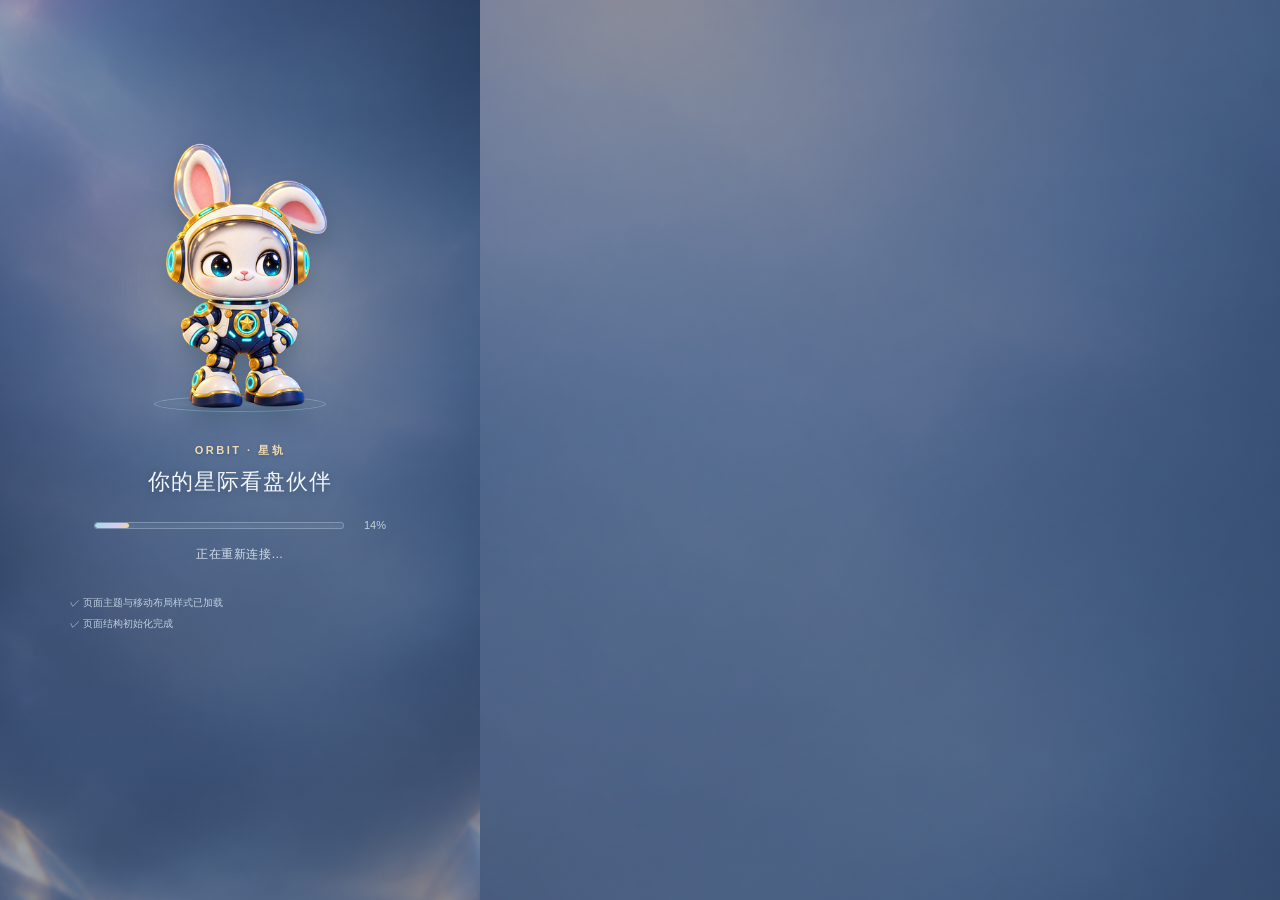
==== index.html @ aec47e59 "Update mobile app, persistent asset library and strategy interface - Fix mobile page returns, viewpo" ====
<!DOCTYPE html>
<html lang="zh-CN" data-orbit-entry>
 <head>
  <meta charset="utf-8"/>
  <style data-entry-guard>
   html[data-orbit-entry]{background:#263c58}
   html[data-orbit-entry] body{visibility:hidden}
   html[data-orbit-entry].entryStylesReady body{visibility:visible}
  </style>
  <meta content="width=device-width,initial-scale=1,viewport-fit=cover,interactive-widget=overlays-content" name="viewport"/>
  <title>
   星轨
  </title>
  <link rel="icon" type="image/svg+xml" href="/assets/icon.svg"/>
  <link rel="apple-touch-icon" href="/assets/icon.png"/>
  <link rel="manifest" href="/assets/site.webmanifest?v=20261014-full-wallpaper115"/>
  <meta name="apple-mobile-web-app-title" content="星轨"/>
  <meta name="apple-mobile-web-app-capable" content="yes"/>
  <meta name="apple-mobile-web-app-status-bar-style" content="black-translucent"/>
  <meta name="theme-color" content="#263c58"/>
  <link rel="preload" as="image" href="/assets/icons/crypto/spacerabbit.png?v=20261012-crystal43" fetchpriority="high"/>
  <script src="/assets/theme.js?v=20261014-helmet-defaults131"></script>
  <link data-entry-critical rel="stylesheet" href="/assets/mobile-pages.css?v=20261014-full-wallpaper115"/>
  <link data-entry-style href="/assets/styles.css?v=20261014-wallet129" rel="stylesheet"/>
  <link data-entry-style href="/assets/wallet.css?v=20261014-home-capsule133" rel="stylesheet"/>
 <link data-entry-style rel="stylesheet" href="/assets/news-paper.css?v=20261014-paper-direction115">
 </head>
 <body class="authLocked accountOverlay">
  <section id="bootCover" class="bootCover" aria-label="星轨正在加载">
   <div class="bootScene" aria-hidden="true">
    <span class="bootHalo"></span><span class="bootPlinth"></span>
    <img class="bootCompanion" src="/assets/icons/crypto/spacerabbit.png?v=20261012-crystal43" width="384" height="384" alt="" loading="eager" decoding="async" fetchpriority="high"/>
   </div>
   <p class="bootEyebrow">ORBIT · 星轨</p><h2>你的星际看盘伙伴</h2>
   <div class="bootMeter"><div id="bootProgress" class="bootProgress" role="progressbar" aria-label="页面准备进度" aria-valuemin="0" aria-valuemax="100" aria-valuenow="6"><span id="bootProgressFill"></span></div><p id="bootPercent" class="bootPercent" aria-hidden="true">6%</p></div>
   <p id="bootStatus" class="bootStatus" role="status">正在准备星轨…</p>
   <p id="bootDetails" class="bootDetails">初始化页面与移动端环境</p>
   <button id="bootRetry" type="button" hidden>重新加载</button>
  </section>
  <div class="shell" data-entry-shell hidden>
   <header class="mast">
    <div>
     <div class="overline">
      ORBIT / LIVE SIGNAL
     </div>
     <h1>
      星轨
     </h1>
     <p>
      实时价格 · 结构信号 · 历史轨迹
     </p>
    </div>
    <div class="mastright">
     <button class="ghost mobileMoreButton" id="mobileMoreButton" type="button">更多</button>
     <button class="ghost accountButton" id="accountButton" type="button">登录 / 注册</button>
     <span class="status" id="connection">
      连接中
     </span>
     <button class="ghost" id="notify" hidden>
      开启通知
     </button>
     <button class="ghost" id="alertsButton" type="button" hidden>提醒记录</button>
    </div>
   </header>
   <main class="layout">
    <aside class="sidebar">
     <section class="panel">
      <div class="panelhead">
       <h2>
        自选资产
       </h2>
       <div class="watchHeadTools"><button class="ghost mobileAddButton" id="mobileAddButton" type="button" aria-label="搜索并添加标的">🔍</button><button aria-pressed="false" class="reorderToggle" id="toggleReorder" type="button">调整位置</button></div>
      </div>
      <form class="add" id="addForm">
       <div class="searchWrap">
        <input aria-label="搜索股票或加密标的" autocomplete="off" autocapitalize="off" spellcheck="false" id="symbol" maxlength="32" placeholder="搜索代码、名称或中文别名" required=""/>
        <div class="suggestions" hidden="" id="suggestions" role="listbox">
        </div>
       </div>
       <select aria-label="加入分组" id="addGroup">
       </select>
       <button class="accent" type="submit">
        添加
       </button>
       <div class="selectedAssetPreview" id="selectedAssetPreview" hidden aria-live="polite"></div>
      </form>
      <div class="error" id="addError">
      </div>
      <div class="groupBar" aria-label="自选分组">
       <div class="groupScrollRail" id="groupScrollRail" hidden aria-hidden="true"><span class="groupScrollThumb" id="groupScrollThumb"></span></div>
       <div class="groupTabs" id="groupTabs" role="tablist"></div>
       <button class="groupIconButton" id="groupManageButton" type="button" aria-label="管理分组" title="管理分组">⚙︎</button>
      </div>
      <div class="watchlist" id="watchlist">
      </div>
     </section>
     <div class="hiddenAlertsSettings" hidden>
      <summary>
       <span class="compactIcon" aria-hidden="true"><svg viewBox="0 0 24 24" fill="none"><path d="M6 17h12l-1.4-2.1V10a4.6 4.6 0 0 0-9.2 0v4.9L6 17Z"/><path d="M10 20h4"/></svg></span>
       <span class="compactText"><strong>提醒规则</strong><small>目标价与短时波动</small></span>
       <span class="compactChevron" aria-hidden="true"></span>
      </summary>
      <div class="detailInner">
      <div class="panelhead">
       <h2>
        提醒规则
       </h2>
      </div>
      <label>
       当前资产目标价（USDT）
       <input id="target" min="0" placeholder="留空则关闭" step="any" type="number"/>
      </label>
      <label>
       短时波动阈值
       <select id="swing">
        <option value="0.5">
         0.5%
        </option>
        <option value="1">
         1%
        </option>
        <option value="2">
         2%
        </option>
        <option value="3">
         3%
        </option>
        <option value="5">
         5%
        </option>
       </select>
      </label>
      <p class="muted small">
       越过目标价或 5 分钟波动超阈值时提醒。页面需保持打开。
      </p>
     </div>
     </div>
     <section class="panel sidebarNews" aria-label="相关新闻">
      <div class="panelhead"><h2>相关新闻</h2><span id="newsSubject">—</span><a id="newsLink" href="/news.html">查看全部 ↗</a></div>
      <div class="sidebarNewsList" id="newsPreview" aria-live="polite"><p class="sidebarNewsEmpty">选择标的后显示相关新闻。</p></div>
     </section>
    </aside>
    <div class="workspace">
     <section class="panel settings">
      <div class="panelhead">
       <h2>
        显示设置
       </h2>
      </div>
      <label class="schemeControl">
       <span>涨跌配色</span>
       <span class="selectShell"><select id="colorScheme">
        <option value="redUp">
         红涨绿跌
        </option>
        <option value="greenUp">
         绿涨红跌
        </option>
       </select></span>
      </label>
      <label class="check">
       <input checked="" id="showVolume" type="checkbox"/>
       成交额（USDT）
      </label>
      <label class="check">
       <input checked="" id="showLevels" type="checkbox"/>
       支撑 / 压力
      </label>
      <label class="check">
       <input checked="" id="showFib" type="checkbox"/>
       斐波那契回撤
      </label>
      <label class="check">
       <input checked="" id="showMA" type="checkbox"/>
       MA 5 / MA 10 / MA 20
      </label>
     </section>
     <section class="hero panel">
      <div class="assetHeading">
       <div class="heroIdentity">
        <button class="heroLogoButton" id="heroLogo" type="button" aria-label="查看当前标的资料" title="点击查看标的资料"></button>
        <div>
         <div class="assetTitle"><div class="assetLabel" id="assetLabel">选择资产</div><span class="perpetualBadge" id="perpetualBadge" hidden>永续</span></div>
         <div class="muted small" id="assetMeta">
          等待行情
         </div>
        </div>
       </div>
       <div class="heroPrice">
        <strong id="lastPrice">
         —
        </strong>
        <span id="priceChange">
         —
        </span>
       </div>
      </div>
      <div class="toolbar">
       <div aria-label="K 线周期" class="segmented" id="timeframes">
        <button data-tf="1m">
         1分
        </button>
        <button data-tf="5m">
         5分
        </button>
        <button data-tf="15m">
         15分
        </button>
        <button data-tf="1h">
         1时
        </button>
        <button data-tf="2h">
         2时
        </button>
        <button data-tf="4h">
         4时
        </button>
        <button data-tf="6h">
         6时
        </button>
        <button data-tf="1d">
         日
        </button>
        <button data-tf="2d">
         2日
        </button>
        <button data-tf="1w">
         周
        </button>
        <button data-tf="1M">
         月
        </button>
       </div>
      </div>
      <section class="strategyPanel" id="strategyPanel" aria-label="当前结构分析">
       <div class="strategyTop"><div><span class="strategyEyebrow">当前结构分析</span><h3 id="strategyTitle">等待历史数据</h3></div><span class="strategyStamp" id="strategyStamp">—</span></div>
       <p class="strategySummary" id="strategySummary">加载后显示上涨、下跌、横盘的历史同类结构频率与支撑压力位盈亏比。</p>
       <div class="maOrder" id="strategyMAOrder" aria-live="polite">均线排列：等待历史数据</div>
       <div class="strategyGrid" id="strategyGrid">
        <div class="probabilityCard long" id="probLong"><span>做多 · 上涨</span><strong id="strategyUp">—</strong></div>
        <div class="probabilityCard watch active" id="probWatch"><span>观望 · 横盘</span><strong id="strategyFlat">—</strong></div>
        <div class="probabilityCard short" id="probShort"><span>做空 · 下跌</span><strong id="strategyDown">—</strong></div>
        <div><span>向上理论毛盈亏比</span><strong id="strategyLongRR">—</strong></div>
        <div><span>向下理论毛盈亏比</span><strong id="strategyShortRR">—</strong></div>
       </div>
       <div class="strategyCall watch" id="strategyCall" aria-live="polite"><strong id="strategyCallTitle">观望</strong><span id="strategyCallDetail">等待足够的历史数据后评估方向与盈亏比。</span><p class="strategyCallConclusion" id="strategyCallConclusion">结论：暂不判断方向。</p></div>
       <div class="strategyPlans" aria-label="止盈止损参考位">
        <div class="strategyPlan long"><strong>向上观察</strong><div id="strategyLongPlan" class="planContents">止盈、止损：等待历史数据</div></div>
        <div class="strategyPlan short"><strong>向下观察</strong><div id="strategyShortPlan" class="planContents">止盈、止损：等待历史数据</div></div>
       </div>
       <details class="strategyMethod"><summary>统计依据</summary><p class="strategyBasis" id="strategyBasis">仅使用已完成的 K 线；统计不是未来概率。</p></details>
      </section>
      <div class="chartStatusRow">
       <div class="chartStatus" id="chartStatus">正在加载 K 线…</div>
       <div class="chartActions" role="group" aria-label="K 线图操作">
        <button class="historyMore" id="historyMore" type="button">载入更早</button>
        <button class="ghost" id="chartLatest" type="button">回到最新</button>
        <button class="ghost" id="reload" type="button">刷新</button>
        <button class="chartExpand ghost" id="chartExpand" type="button" aria-pressed="false" title="放大 K 线">⤢ 放大图表</button>
       </div>
      </div>
      <div class="chartBox">
       <div class="chartMetrics" id="chartMetrics" aria-live="off"></div>
       <canvas aria-label="K 线和成交额图" id="chart">
       </canvas>
       <div class="chartCrosshair" hidden="" id="chartCrosshair"></div>
       <div class="chartTip" hidden="" id="chartTip">
       </div>
      </div>
      <details class="insightDisclosure">
       <summary>图表解读与后续验证 <span>点击展开</span></summary>
      <section class="candleInsight neutral" id="candleInsight" aria-label="K 线自然语言解读">
       <div class="insightHead">
        <div><span class="insightEyebrow" id="insightEyebrow">图表解读 · 移动到 K 线查看</span><h3 id="insightTitle">正在等待历史数据</h3></div>
        <time id="insightTime"></time>
       </div>
       <p class="insightSummary" id="insightSummary">加载后会结合价格、成交额、均线和此前关键价位进行解读。</p>
       <div class="insightMeasures" id="insightMeasures"></div>
       <ul class="insightEvidence" id="insightEvidence"></ul>
       <p class="insightFocus" id="insightFocus"></p>
       <p class="insightBasis" id="insightBasis"></p>
       <div class="insightAudit" aria-label="后续走势验证">
        <div class="insightAuditHead"><span>后续验证</span><strong id="auditVerdict">等待后续 K 线</strong></div>
        <p id="auditOutcome">这段验证独立于上方的原始解读；后续五根已完成 K 线出现后才公布结果。</p>
        <p id="auditReliability"></p>
       </div>
      </section>
      </details>
      <div class="legend">
       <span>
        <i class="swatch ma5">
        </i>
        MA5
       </span>
       <span>
        <i class="swatch ma10">
        </i>
        MA10
       </span>
       <span>
        <i class="swatch ma20">
        </i>
        MA20
       </span>
       <span>
        <i class="swatch support">
        </i>
        支撑
       </span>
       <span>
        <i class="swatch resistance">
        </i>
        压力
       </span>
       <span>
        <i class="swatch fib">
        </i>
        斐波那契
       </span>
      </div>
     </section>
    </div>
   </main>
   <dialog class="detailDialog groupManageDialog" id="groupManageDialog" aria-label="管理分组">
    <div class="groupManagePanel">
     <div class="watchActionHead"><strong id="groupDialogTitle">管理分组</strong><button class="dialogClose" data-close="groupManageDialog" type="button" aria-label="关闭"><svg viewBox="0 0 24 24" aria-hidden="true"><path d="M5 5l14 14M19 5L5 19"/></svg></button></div>
     <button class="groupCreateFromManage" id="groupCreateFromManage" type="button">＋ 新建分组</button>
     <form class="groupForm" id="groupForm">
      <div class="groupCreateRow"><input aria-label="新分组名称" id="groupName" placeholder="新分组名称"/><button class="accent" type="submit">创建</button></div>
      <fieldset class="groupSeedField"><legend>选择至少一个标的加入</legend><div class="groupSeedSearchWrap"><input id="groupSeedSearch" class="groupSeedSearch" type="search" autocomplete="off" aria-label="搜索要加入新分组的标的" aria-controls="groupSeedSuggestions" aria-expanded="false" placeholder="搜索代码、名称或中文别名"/><div class="suggestions groupSeedSuggestions" id="groupSeedSuggestions" role="listbox" hidden></div></div><div class="groupSeedSelected" id="groupSeedSelected" aria-live="polite"></div><div class="groupSeedResultTitle" id="groupSeedResultTitle">可选标的</div><div class="groupSeedList" id="groupSeedList"></div></fieldset>
     </form>
     <div class="error" id="groupError"></div>
     <div class="groupManageList" id="groupManageList"></div>
   </div>
  </dialog>
   <dialog class="detailDialog groupConfirmDialog" id="groupConfirmDialog" aria-labelledby="groupConfirmTitle">
    <div class="groupConfirmPanel">
     <h2 id="groupConfirmTitle"></h2>
     <p id="groupConfirmMessage"></p>
     <label class="groupConfirmMove" id="groupConfirmMove" hidden><input id="groupConfirmMoveCheck" type="checkbox" checked/><span>标的移入自选</span></label>
     <p class="groupConfirmError" id="groupConfirmError" role="alert"></p>
     <div class="groupConfirmActions"><button type="button" id="groupConfirmCancel">取消</button><button type="button" id="groupConfirmAccept">确认</button></div>
    </div>
   </dialog>
   <dialog class="detailDialog watchActionDialog" id="watchActionDialog" aria-label="自选操作">
    <div class="watchActionPanel"><div class="watchActionHead"><strong id="watchActionTitle">自选操作</strong><button class="dialogClose" data-close="watchActionDialog" type="button" aria-label="关闭"><svg viewBox="0 0 24 24" aria-hidden="true"><path d="M5 5l14 14M19 5L5 19"/></svg></button></div><button id="watchPin" type="button">置顶</button><button id="watchFirst" type="button">移动到最前</button><button id="watchLast" type="button">移动到最后</button><button id="watchDelete" class="danger" type="button">删除自选</button></div>
   </dialog>
   <dialog class="detailDialog mobileMoreDialog" id="mobileMoreDialog" aria-label="更多功能">
    <div class="mobileMoreHead"><strong>更多功能</strong><button class="dialogClose" data-close="mobileMoreDialog" type="button" aria-label="关闭"><svg viewBox="0 0 24 24" aria-hidden="true"><path d="M5 5l14 14M19 5L5 19"/></svg></button></div>
    <button class="accent petHomeEntry" id="petHomeEntry" type="button" aria-label="返回"><svg viewBox="0 0 24 24" fill="none" stroke="currentColor" stroke-width="2.2" aria-hidden="true"><path d="M15.5 5 8.5 12 15.5 19"/></svg></button>
    <div class="mobileMoreBody" id="mobileMoreBody"></div>
   </dialog>
   <dialog class="detailDialog authDialog" id="authDialog" aria-label="账户登录与注册">
    <div class="authPanel">
     <div class="authTop"><div><small>ORBIT ACCOUNT</small><h2 id="authTitle">登录星轨</h2></div><button class="dialogClose" data-close="authDialog" type="button" aria-label="关闭"><svg viewBox="0 0 24 24" aria-hidden="true"><path d="M5 5l14 14M19 5L5 19"/></svg></button></div>
     <div class="authTabs" id="authTabs"><button class="active" data-auth-mode="login" type="button">登录</button><button data-auth-mode="register" type="button">创建用户</button></div>
     <form id="authForm" class="authForm">
      <label>用户名<input id="authUsername" autocomplete="username" maxlength="32" minlength="3" pattern="[A-Za-z0-9_]+" required placeholder="英文字母、数字或下划线"/></label>
      <label>密码<input id="authPassword" autocomplete="current-password" minlength="1" maxlength="128" required type="password" placeholder="输入密码"/></label>
      <p class="authError" id="authError" role="alert"></p>
      <button class="accent authSubmit" id="authSubmit" type="submit">登录</button>
     </form>
     <div class="authSigned" id="authSigned" hidden>
      <header class="mobilePasswordHeading"><button type="button" data-close="authDialog" aria-label="返回"><svg viewBox="0 0 24 24" fill="none" stroke="currentColor" stroke-width="2.2" stroke-linecap="round" stroke-linejoin="round" aria-hidden="true"><path d="M15.5 5 8.5 12 15.5 19"/></svg></button><strong>修改密码</strong></header>
      <div class="accountIdentityPlate" aria-label="用户身份">
       <p><span>用户名：</span><strong id="authSignedName"></strong></p>
       <p><span>用户 ID：</span><code id="accountId">—</code></p>
      </div>
      <details id="accountAvatarDetails" hidden><summary>修改个人形象</summary>
       <p>当前形象：<strong id="accountAvatarCurrent"></strong></p>
       <div id="accountAvatarChoices" class="authPetChoices" role="group" aria-label="选择个人形象"></div>
       <p id="accountAvatarLimit" role="status"></p>
       <p id="accountAvatarError" class="authError" role="status"></p>
       <button id="accountAvatarSave" class="accent authSubmit" type="button">保存个人形象</button>
      </details>
      <details class="passwordDetails" id="passwordDetails"><summary>修改密码</summary>
       <form class="authForm" id="passwordForm">
        <label>当前密码<input id="currentPassword" autocomplete="current-password" maxlength="128" required type="password"/></label>
        <label>新密码<input id="newPassword" autocomplete="new-password" minlength="8" maxlength="128" required type="password" placeholder="至少 8 位，包含字母和数字"/></label>
        <label>确认新密码<input id="confirmPassword" autocomplete="new-password" minlength="8" maxlength="128" required type="password"/></label>
        <p class="authError" id="passwordError" role="alert"></p>
        <button class="accent authSubmit" id="passwordSubmit" type="submit">保存新密码</button>
       </form>
      </details>
      <p class="authError" id="authSignedError" role="alert"></p>
      <button class="ghost" id="authLogout" type="button">退出登录</button>
     </div>
    </div>
   </dialog>
   <dialog class="detailDialog" id="infoDialog" aria-label="标的资料">
    <section class="panel infoPanel">
      <div class="panelhead">
       <h2>
        标的资料
       </h2>
       <span id="infoSource">
        正在获取
       </span>
       <button class="dialogClose" data-close="infoDialog" type="button" aria-label="关闭标的资料"><svg viewBox="0 0 24 24" aria-hidden="true"><path d="M5 5l14 14M19 5L5 19"/></svg></button>
      </div>
      <div class="infoBody">
       <div class="muted small" id="assetInfo">
        选择标的后显示公司或币种资料。
       </div>
      </div>
     </section>
   </dialog>
   <dialog class="detailDialog alertsDialog" id="alertsDialog" aria-label="提醒记录">
      <section class="panel updates">
       <div class="panelhead">
        <h2>
         策略与行情提醒
        </h2>
        <button class="dialogClose" data-close="alertsDialog" type="button" aria-label="关闭提醒记录"><svg viewBox="0 0 24 24" aria-hidden="true"><path d="M5 5l14 14M19 5L5 19"/></svg></button>
       </div>
       <div class="feed" id="feed">
       </div>
      </section>
   </dialog>
  </div>
  <div hidden id="petHome" aria-label="宠物主屏"></div>
  <div hidden id="petDeck" aria-label="分组卡组"></div>
  <script defer="" src="/assets/insight.js"></script>
  <script defer="" src="/assets/strategy.js"></script>
  <script defer="" src="/assets/gesture.js"></script>
  <script defer="" src="/assets/audit.js"></script>
  <script defer src="/assets/data.js?v=20261014-persistent-profile122"></script>
  <script defer src="/assets/touch.js?v=20261014-wallet129"></script>
  <script defer src="/assets/wallet.js?v=20261014-home-capsule132"></script>
  <script defer src="/assets/mobile-pages.js?v=20261014-wallet129"></script>
  <script defer src="/assets/news-paper.js?v=20261014-brand-paper114"></script>
  <script defer="" src="/assets/app.js?v=20261014-home-capsule133">
  </script>
 </body>
</html>
---- assets/mobile-pages.css ----
.bootCover{display:none}
/* 桌面端 3D 星轨背景层不属于移动端：手机设备（含横屏锁定视口）与窄屏窗口
   一律不显示。data-device 由 head 内同步脚本在首绘前写入，可挡住任何
   脚本时序、旧缓存与慢网速下的穿透闪现。 */
html[data-device="phone"] .ambientField{display:none!important}
@media(max-width:720px){.ambientField{display:none!important}}
/* Critical mobile cover: CSS fallback paints before illustrations arrive. */
[data-entry-shell][hidden]{display:none!important}
html.bootLoading{background:#091726;color:#f6ead6}
html.bootLoading body{margin:0;overflow:hidden}
html.bootLoading body>*:not(#bootCover){visibility:hidden!important}
html.bootLoading dialog::backdrop{background:transparent!important;visibility:hidden!important;backdrop-filter:none!important}
html.bootLoading #bootCover{display:flex}
.bootCover{position:fixed;inset:0;z-index:2147483000;box-sizing:border-box;min-height:100dvh;padding:calc(env(safe-area-inset-top) + 34px) 28px calc(env(safe-area-inset-bottom) + 34px);flex-direction:column;align-items:center;justify-content:center;overflow:hidden;background:radial-gradient(ellipse at 50% 32%,#203f53 0,#102335 43%,#09131f 83%);font-family:-apple-system,BlinkMacSystemFont,'PingFang SC',sans-serif;color:#f6ead6;text-align:center}
.bootCover[hidden]{display:none!important}
.bootScene{position:relative;width:min(78vw,320px);height:min(72vw,294px);margin-bottom:26px}
.bootDrawing{position:relative;width:100%;height:100%;filter:drop-shadow(0 20px 22px #0005);animation:bootFloat 5s ease-in-out infinite}
.bootOrbit{position:absolute;inset:7% 0;border:1px solid #9dc4c524;border-radius:50%;transform:rotate(-25deg);box-shadow:inset 0 0 35px #8ad1dc08}
.bootOrbit:after{content:'';position:absolute;left:9%;top:14%;width:5px;height:5px;border-radius:50%;background:#beeae4;box-shadow:0 0 18px #7ce1df}
.bootOrbit.orbitTwo{inset:0 10%;transform:rotate(27deg);border-color:#e0c08a1a}
.bootEyebrow{margin:0 0 14px;color:#c8b084;font-size:11px;font-weight:600;letter-spacing:.23em}
.bootCover h2{margin:0 0 33px;font-size:23px;font-weight:500;letter-spacing:.08em}
.bootProgress{width:min(76vw,292px);height:7px;overflow:hidden;background:#abc7cf14;border:1px solid #9ebbc51a;border-radius:99px;box-shadow:inset 0 1px 4px #0006}
.bootProgress>span{position:relative;display:block;width:6%;height:100%;border-radius:inherit;background:linear-gradient(90deg,#578eae,#96dfd5 65%,#e8cf9c);box-shadow:0 0 12px #b2e9d855;transition:width .18s linear;overflow:hidden}
.bootProgress>span:after{content:'';position:absolute;inset:0;background:linear-gradient(105deg,transparent 15%,#ffffff8c 45%,transparent 75%);transform:translateX(-100%);animation:bootFlow 1.9s linear infinite}
.bootStatus{margin:18px 0 0;color:#9fb7c4;font-size:12px;letter-spacing:.08em;line-height:1.7}
.bootCover button{margin-top:22px;padding:11px 24px;border:1px solid #a8d3d552;border-radius:99px;background:#204051;color:#dfefe8;font:inherit;font-size:13px}
.bootCover button[hidden]{display:none}
@keyframes bootFloat{0%,100%{transform:translateY(0) rotate(-2deg)}50%{transform:translateY(-9px) rotate(2deg)}}
@keyframes bootFlow{to{transform:translateX(100%)}}
@media(prefers-reduced-motion:reduce){.bootDrawing,.bootProgress>span:after{animation:none}.bootProgress>span{transition:none}}
@media(max-height:600px){.bootScene{width:190px;height:170px;margin-bottom:10px}.bootCover h2{font-size:20px;margin-bottom:20px}.bootCover{padding-top:18px;padding-bottom:18px}}

@media (max-width:720px){
  .petCountText{display:none!important}
  .newsPage{width:100%;max-width:none;box-sizing:border-box;padding:calc(env(safe-area-inset-top) + 16px) 18px calc(env(safe-area-inset-bottom) + 24px)}
  .newsHeader{gap:12px}
  .newsCards{display:block}
  html[data-theme] .newsCard,.newsCard{border:0;border-bottom:1px solid var(--line);border-radius:0;box-shadow:none;background:transparent;padding:20px 0}
  html[data-theme] dialog.detailDialog,dialog.detailDialog{
    position:fixed;inset:0;margin:0;width:100vw;max-width:none;height:var(--mobile-viewport-height,100dvh);max-height:none;
    border:0;border-radius:0;box-shadow:none;padding:0;overflow:auto;background:var(--paper,#0a1226);touch-action:pan-y;overscroll-behavior:contain;
  }
  dialog.detailDialog::backdrop{background:#0a1226;backdrop-filter:none}
  .mobilePageHeader{position:sticky;top:0;z-index:20;display:flex;align-items:center;gap:14px;padding:calc(env(safe-area-inset-top) + 12px) 16px 12px;background:var(--paper,#0a1226);border-bottom:1px solid var(--line);min-height:68px;box-sizing:border-box}
  .mobilePageBack{width:44px;height:44px;min-width:44px;min-height:44px;border:1px solid var(--line);border-radius:14px;background:var(--raised);color:var(--ink);display:grid;place-items:center}
  .mobilePageBack svg{width:22px;height:22px;fill:none;stroke:currentColor;stroke-width:2.2;stroke-linecap:round;stroke-linejoin:round}
  .mobilePageTitle{font-size:19px;color:var(--ink)}
  dialog.detailDialog .dialogClose,dialog.detailDialog .mobileMoreHead,dialog.detailDialog .authTop,dialog.detailDialog .watchActionHead,dialog.detailDialog .panelhead{display:none}
  dialog.detailDialog > .panel,dialog.detailDialog .authPanel,dialog.detailDialog .groupManagePanel{border:0;border-radius:0;box-shadow:none;width:100%;max-height:none;overflow:visible;box-sizing:border-box;padding:20px 18px calc(env(safe-area-inset-bottom) + 24px)}
  dialog.detailDialog .infoBody{padding:0}
  dialog.detailDialog .infoPanel .profileIdentity{padding-top:0}
  .mobileRouteHidden{display:none!important}
  .mobileFunctionMenu{display:flex;flex-direction:column;gap:0}
  .mobileFunctionMenu button{display:flex;align-items:center;justify-content:space-between;min-height:64px;width:100%;padding:16px 2px;border:0;border-bottom:1px solid var(--line);border-radius:0;background:transparent;color:var(--ink);font-size:17px;text-align:left}
  .mobileFunctionMenu button:after{content:'›';font-size:28px;color:var(--muted)}
  #mobileMoreBody{padding:18px;min-height:0;overflow:visible}
  #mobileMoreBody .panel,#mobileMoreBody .settings{border:0;border-radius:0;box-shadow:none;padding:0;background:transparent}
  #mobileMoreBody .settings{display:flex;flex-direction:column;align-items:stretch;gap:20px}
  #mobileMoreBody .check{min-height:48px}
  #mobileMoreBody .settings .schemeControl{min-height:48px}
  #mobileMoreBody .sidebarNewsList{max-height:none}
  #mobileMoreBody .sidebarNews .panelhead{display:flex;align-items:center;justify-content:space-between;padding:0 0 16px}
  #mobileMoreBody .sidebarNews .panelhead h2{display:none}
  #mobileMoreBody .insightDisclosure>summary{display:none}
  #mobileMoreBody .candleInsight{border:0;border-radius:0;box-shadow:none;padding:0}
  #mobileMoreBody #addForm{display:flex;flex-direction:column;gap:16px}
  #mobileMoreBody #symbol,#mobileMoreBody #addGroup{min-height:48px;font-size:16px;width:100%;box-sizing:border-box}
  #mobileMoreBody #addForm>button{min-height:48px}
  #authDialog .authMascot{display:flex;align-items:center;justify-content:center;margin:0 auto 24px;width:100%;height:220px;background:radial-gradient(ellipse at 50% 70%,rgba(111,231,245,.12),transparent 62%)}
  #authDialog .authMascot > *{display:none}
  #authDialog .authMascot:after{content:'';width:210px;height:210px;background:url('/assets/icons/crypto/spacerabbit.png?v=20261012-crystal43') center/contain no-repeat;filter:drop-shadow(0 16px 14px rgba(0,0,0,.25));animation:petFloat 4s ease-in-out infinite}
  #authDialog .authSigned{display:flex;flex-direction:column;gap:14px}
  #authDialog .authSigned[hidden]{display:none}
  #authDialog .authSigned p{margin:0;padding:14px 0;border-bottom:1px solid var(--line)}
  #authDialog #passwordDetails>summary{display:flex;align-items:center;justify-content:space-between;min-height:56px;font-size:16px;padding:0;border:0;background:none}
  #authDialog #passwordDetails>summary:after{content:'›';font-size:26px}
  #authDialog #passwordDetails>summary~*{display:none}
  #authDialog #authLogout{min-height:48px}
  #mobilePasswordPage #passwordForm{margin:20px 18px;gap:20px}
  #mobilePasswordPage #passwordForm input{min-height:48px;font-size:16px}
}
@media (min-width:721px){.mobilePageHeader,.mobileFunctionMenu{display:none}}
@media (max-width:720px) and (prefers-reduced-motion:reduce){#authDialog .authMascot:after{animation:none}}

/* Phone canvas retains its portrait dimensions when the device rotates.
   contain:paint keeps fixed panels inside this portrait canvas like the old
   transform did, without the phantom scroll area a transformed body creates. */
html[data-device="phone"] body{position:relative;width:var(--phone-layout-width);height:var(--phone-layout-height);contain:paint}

/* 宁静水晶星云启动页；插画载入前保留同色渐变底。 */
.bootCover{background-color:#263c58;background-image:linear-gradient(180deg,#162c4666,#1c355477),url('/assets/icons/crypto/crystalbg.png?v=20261012-crystal43');background-size:cover;background-position:center;color:#f2f6fb}
.bootScene{width:min(66vw,270px);height:min(72vw,294px);display:grid;place-items:center;margin-bottom:24px;isolation:isolate}
.bootCompanion{position:relative;z-index:1;width:100%;height:100%;object-fit:contain;filter:drop-shadow(0 13px 12px #15344c55);animation:bootCompanionBreathe 5s ease-in-out infinite}
.bootHalo{position:absolute;inset:13% 0 9%;border-radius:50%;background:radial-gradient(ellipse,#d5f3ff22,transparent 70%);filter:blur(7px)}
.bootPlinth{position:absolute;left:18%;right:18%;bottom:4%;height:16px;border:1px solid #def3ff55;border-radius:50%;background:radial-gradient(ellipse,#edfaff28,#9ac4e20c 70%);box-shadow:0 3px 0 #57819a30,0 0 24px #c4e6f521}
.bootEyebrow{color:#f1dbb2;text-shadow:0 1px 3px #25364b55}
.bootCover h2{font-size:22px;font-weight:550;letter-spacing:.04em;text-shadow:0 2px 6px #20395166}
.bootStatus{color:#d2deeb;letter-spacing:.04em}
.bootProgress{background:#cce7ff20;border-color:#d7eafa44;box-shadow:inset 0 1px 4px #2a456444}
.bootProgress>span{background:linear-gradient(90deg,#a9dbe6,#dacaf4 65%,#f0d3a1)}
@keyframes bootCompanionBreathe{0%,100%{transform:scale(1)}50%{transform:scale(1.015)}}
@media(prefers-reduced-motion:reduce){.bootCompanion{animation:none}}
@media(max-height:600px){.bootScene{width:170px;height:180px;margin-bottom:12px}.bootCover h2{font-size:19px}}

/* 启动阶段说明保持稳定高度，长等待时也能主动重载。 */
.bootDetails{min-height:100px;width:min(80vw,320px);margin:12px 0 0;color:#becfe0;font-size:11px;line-height:1.9;letter-spacing:.02em;white-space:pre-line;text-align:left}
.bootCover #bootRetry{margin-top:14px;background:#c7dbea12;border-color:#d5e6f044;color:#e4edf7}
.bootCover #bootRetry:disabled{opacity:.6}
@media(max-height:700px){.bootDetails{min-height:80px;line-height:1.7}.bootCover .bootScene{width:150px;height:160px;margin-bottom:12px}.bootCover h2{margin-bottom:20px}}

/* Keep the parchment in the locked mobile canvas even when the physical viewport turns. */
html[data-device="phone"] #petLoreDialog{
 inset:0;margin:0;width:var(--phone-layout-width);height:var(--mobile-viewport-height,var(--phone-layout-height));max-width:none;max-height:none;box-sizing:border-box;overflow:hidden
}
html[data-device="phone"] #petLoreDialog .petLoreScroll{min-width:0;min-height:0;max-width:100%;box-sizing:border-box}
html[data-device="phone"] #petLoreDialog .petLoreViewport{overflow-x:hidden;overflow-y:auto;overscroll-behavior:contain}
html[data-device="phone"] #petLoreDialog .petLoreGrid{grid-template-columns:repeat(2,minmax(0,1fr))}

/* One viewport-wide wallpaper covers content and the bottom safe area together. */
html[data-device="phone"][data-theme] body,html[data-device="phone"] body{background:transparent}
html[data-device="phone"] body:not(.petManagerOpen)::before,html[data-device="phone"] body::after{display:none}
html[data-device="phone"] #petHome{background:transparent}
/* A full-screen surface must cover the previous page, including keyboard gaps. */
/* The deck shares the viewport wallpaper; the previous home stays fully concealed. */
html[data-device="phone"] #petDeck{background:transparent}
html[data-device="phone"] body:has(#petDeck:not([hidden])) #petHome{visibility:hidden;pointer-events:none}

/* Use the same live canvas height for every mobile page, including viewport recovery. */
html[data-device="phone"] body{min-height:var(--phone-layout-height);box-sizing:border-box}
html[data-device="phone"] :is(#petHome,#petDeck,#petManager){top:0;bottom:auto;height:var(--phone-layout-height);box-sizing:border-box}
html[data-device="phone"] dialog.detailDialog{height:var(--phone-layout-height);box-sizing:border-box}

/* 星海底图延伸到上下安全区，内容仍使用原来的可视高度。 */

.bootCover #bootRetry{margin-top:12px;background:transparent;color:#9fb7c4;border-color:#a8d3d530}

.bootMeter{display:flex;align-items:center;gap:10px;width:min(76vw,292px)}
.bootMeter .bootProgress{flex:1;width:auto}
.bootPercent{width:32px;margin:0;color:#bfd3d9;font-size:11px;text-align:right;font-variant-numeric:tabular-nums}

/* Wallpaper alone overscans the safe area and browser toolbar transitions. */

/* Fixed loading slots: progress/history text never re-centers the illustration. */
.bootCover{padding:calc(env(safe-area-inset-top,0px) + 18px) 24px calc(env(safe-area-inset-bottom,0px) + 18px)}
.bootCover .bootScene{flex:none;height:clamp(72px,calc(var(--mobile-viewport-height,100dvh) - 480px - env(safe-area-inset-top,0px) - env(safe-area-inset-bottom,0px)),294px);width:min(66vw,270px);margin-bottom:18px}
.bootCover .bootEyebrow{flex:none;box-sizing:border-box;height:16px;line-height:16px;margin:0 0 10px}
.bootCover h2{flex:none;box-sizing:border-box;height:28px;line-height:28px;margin:0 0 24px;white-space:nowrap}
.bootCover .bootMeter{flex:none;height:10px}
.bootCover .bootPercent{flex:0 0 32px}
.bootCover .bootStatus{flex:none;box-sizing:border-box;width:min(80vw,320px);height:40px;min-height:40px;max-height:40px;margin:12px 0 0;line-height:20px;overflow:hidden;overflow-wrap:anywhere}
.bootCover .bootDetails{flex:none;box-sizing:border-box;width:min(80vw,320px);height:120px;min-height:120px;max-height:120px;margin:10px 0 0;line-height:20px;white-space:pre;overflow:hidden;text-overflow:ellipsis}
.bootCover #bootRetry{flex:none;box-sizing:border-box;height:44px;min-height:44px;margin:12px 0 0;padding:0 24px}
.bootCover #bootRetry[hidden]{display:block;visibility:hidden;pointer-events:none}
@media(max-height:700px){
 .bootCover{padding-top:calc(env(safe-area-inset-top,0px) + 12px);padding-bottom:calc(env(safe-area-inset-bottom,0px) + 12px)}
 .bootCover .bootScene{height:clamp(60px,calc(var(--mobile-viewport-height,100dvh) - 430px - env(safe-area-inset-top,0px) - env(safe-area-inset-bottom,0px)),160px);margin-bottom:10px}
 .bootCover h2{margin-bottom:14px}
 .bootCover .bootStatus{margin-top:10px}
 .bootCover .bootDetails{height:102px;min-height:102px;max-height:102px;line-height:17px}
}

/* Reserve loading text space: completed rows cannot move the mascot or meter. */
.bootCover .bootScene,.bootCover .bootMeter,.bootCover .bootEyebrow,.bootCover h2{flex-shrink:0}
.bootCover .bootStatus{box-sizing:border-box;flex:0 0 42px;height:42px;width:min(84vw,340px);margin:14px 0 0;overflow:hidden}
.bootCover .bootDetails{box-sizing:border-box;flex:0 0 126px;height:126px;min-height:126px;width:min(84vw,340px);margin:8px 0 0;line-height:21px;letter-spacing:0;overflow:hidden}
.bootCover #bootRetry{display:block;flex:0 0 40px;height:40px;margin-top:8px}
.bootCover #bootRetry[hidden]{display:block!important;visibility:hidden;pointer-events:none}
@media(max-height:700px){.bootCover .bootDetails{height:108px;min-height:108px;flex-basis:108px;line-height:18px}.bootCover .bootScene{height:130px;width:130px;margin-bottom:8px}}
/* A stable oversized wallpaper outlives browser toolbar expansion. */

.bootCover .bootDetails{white-space:pre;font-size:10px}

/* Paint the wallpaper on the root canvas, independent of clipped fixed panels.
   The canvas also covers the area exposed when mobile browser controls retract. */

/* Background height is independent of the live content viewport. The root canvas
   also paints during toolbar/keyboard transitions and native overscroll. */
html[data-device="phone"]{isolation:isolate;height:100%;overflow:hidden;overscroll-behavior:none;background-color:#263c58;background-image:linear-gradient(180deg,#162c4666,#1c355477),url('/assets/icons/crypto/crystalbg.png?v=20261012-crystal43');background-repeat:no-repeat;background-position:center -96px;background-size:calc(100% + 128px) calc(var(--wallpaper-viewport-height,100%) + 256px);background-attachment:scroll}
html[data-device="phone"]::before{content:"";display:block;position:fixed;top:-96px;left:-64px;right:-64px;bottom:auto;width:auto;height:calc(var(--wallpaper-viewport-height,100%) + 256px);min-height:0;z-index:-1;pointer-events:none;background:linear-gradient(180deg,#162c4666,#1c355477),url('/assets/icons/crypto/crystalbg.png?v=20261012-crystal43') center/cover no-repeat #263c58;transform:translateZ(0)}
html[data-device="phone"] body{background:transparent!important}
html[data-device="phone"] body::before,html[data-device="phone"] body::after{display:none!important}
html[data-device="phone"] :is(#petHome,#petDeck,#petManager){background:transparent}
html[data-device="phone"] :is(.bootCover,#authDialog,#mobilePasswordPage),html[data-device="phone"] :is(dialog.detailDialog,dialog.mobileSheet)::backdrop{background-color:#263c58;background-image:linear-gradient(180deg,#162c4666,#1c355477),url('/assets/icons/crypto/crystalbg.png?v=20261012-crystal43');background-position:center -96px;background-size:calc(100% + 128px) calc(var(--wallpaper-viewport-height,100%) + 256px);background-repeat:no-repeat;backdrop-filter:none;-webkit-backdrop-filter:none}

html[data-device="phone"] body.petManagerOpen :is(#petHome,#petDeck){visibility:hidden;pointer-events:none}
---- assets/styles.css ----
:root {
  color-scheme: dark;
  --bg:#060b18;
  --paper:#0e1a31;
  --ink:#e9f3ff;
  --muted:#8ea4c3;
  --line:#29405e;
  --accent:#60e3f3;
  --soft:#172f49;
  --up:#ff657f;
  --down:#29cba4;
  --shadow:0 18px 48px rgba(0,4,18,.32)
}

* {
  box-sizing:border-box
}
body {
  margin:0;
  min-height:100vh;
  background:radial-gradient(ellipse 55% 42% at 85% -4%,rgba(65,105,208,.25),transparent 80%),radial-gradient(ellipse 45% 42% at 0 50%,rgba(39,192,205,.1),transparent 85%),linear-gradient(180deg,#071126,var(--bg) 60%);
  background-attachment:fixed;
  color:var(--ink);
  font-family:-apple-system,BlinkMacSystemFont,"Segoe UI","PingFang SC",sans-serif;
  line-height:1.5
}
body::before {
  content:"";
  position:fixed;
  inset:0;
  z-index:0;
  pointer-events:none;
  background-image:linear-gradient(rgba(98,157,224,.035) 1px,transparent 1px),linear-gradient(90deg,rgba(98,157,224,.035) 1px,transparent 1px);
  background-size:54px 54px;
  mask-image:linear-gradient(transparent,#000 12%,#000 72%,transparent)
}
button,input,select {
  font:inherit
}
button {
  cursor:pointer
}
button:focus-visible,input:focus-visible,select:focus-visible,a:focus-visible {
  outline:2px solid var(--accent);
  outline-offset:2px
}
.shell {
  position:relative;
  z-index:1;
  max-width:1490px;
  margin:auto;
  padding:0 25px 50px
}
.muted {
  color:var(--muted)
}
.small {
  font-size:11px
}
.pad {
  padding:16px 20px
}
.mast {
  display:flex;
  justify-content:space-between;
  align-items:end;
  gap:20px;
  padding:36px 4px 28px
}
.overline {
  font:700 10px Arial,sans-serif;
  letter-spacing:.22em;
  color:var(--accent)
}
h1 {
  font-size:34px;
  letter-spacing:.07em;
  margin:5px 0 3px
}
h2 {
  font-size:15px;
  margin:0
}
.mast p {
  font-size:12px;
  margin:0;
  color:var(--muted)
}
.mastright {
  display:flex;
  align-items:center;
  gap:10px
}
#notify[hidden],#alertsButton[hidden] { display:none!important; }
.status {
  font:11px Arial,sans-serif;
  padding:8px 11px;
  border:1px solid var(--line);
  border-radius:99px;
  background:#0e1a31;
  color:var(--muted)
}
.status.ok:before,.status.bad:before {
  content:"";
  display:inline-block;
  width:7px;
  height:7px;
  margin-right:6px;
  border-radius:50%;
  background:#36a878
}
.status.bad:before {
  background:#c85d4d
}
@keyframes marketDisconnectedPulse {
  0%,100% { opacity:.48; box-shadow:0 0 0 0 rgba(232,77,99,.28),0 0 4px rgba(232,77,99,.4); }
  50% { opacity:1; box-shadow:0 0 0 5px rgba(232,77,99,0),0 0 11px rgba(232,77,99,.8); }
}
.status.bad:before { animation:marketDisconnectedPulse 2s ease-in-out infinite; }
@media (prefers-reduced-motion:reduce) {
  .status.bad:before { animation:none; opacity:1; }
}
.ghost,.accent {
  border-radius:8px;
  padding:8px 12px;
  font-size:11px;
  white-space:nowrap
}
.ghost {
  background:#0e1a31;
  border:1px solid var(--line);
  color:var(--ink)
}
.ghost:hover {
  border-color:var(--accent)
}
.accent {
  background:var(--accent);
  border:1px solid var(--accent);
  color:#0e1a31
}
.accent:hover {
  background:#4fc9df
}
.ghost:disabled {
  opacity:.45;
  cursor:not-allowed
}
.layout {
  display:grid;
  grid-template-columns:265px minmax(0,1fr);
  gap:20px;
  align-items:start
}
.sidebar,.workspace {
  min-width:0;
  display:grid;
  gap:18px
}
.panel {
  background:rgba(12,23,44,.88);
  border:1px solid var(--line);
  border-radius:13px;
  box-shadow:var(--shadow);
  overflow:hidden;
  backdrop-filter:blur(14px)
}
.hero {
  border-color:#32718a;
  background:linear-gradient(145deg,rgba(18,37,68,.98),rgba(8,19,39,.96) 70%)
}
.watch.selected {
  box-shadow:inset 2px 0 var(--accent)
}
.status.ok:before {box-shadow:0 0 9px #36a878}
.status.bad:before {box-shadow:0 0 9px #c85d4d}
.panelhead {
  display:flex;
  justify-content:space-between;
  align-items:center;
  gap:10px;
  border-bottom:1px solid var(--line);
  padding:15px 18px
}
.panelhead span {
  font:10px Arial,sans-serif;
  color:var(--muted)
}
.add {
  display:grid;
  grid-template-columns:76px minmax(0,1fr) 45px;
  gap:6px;
  padding:14px 13px 3px
}
.add input,.add select,.settings input[type=number],.settings select {
  min-width:0;
  width:100%;
  padding:8px 7px;
  border:1px solid var(--line);
  border-radius:7px;
  background:#0e1a31;
  font:12px Arial,sans-serif;
  color:var(--ink)
}
.add button {
  padding:7px 2px
}
.error {
  color:#ff879a;
  font:11px Arial,sans-serif;
  min-height:17px;
  padding:0 14px
}
.watchlist {
  padding:0 9px
}
.watch {
  border-top:1px solid #263b56;
  display:flex;
  align-items:center;
  gap:7px;
  padding:9px 4px;
  min-width:0
}
.watch.selected {
  background:#163149;
  border-radius:7px
}
.watchmain {
  border:0;
  background:transparent;
  text-align:left;
  min-width:0;
  flex:1;
  color:var(--ink);
  padding:2px
}
.watchmain strong {
  font:700 13px Arial,sans-serif
}
.watchmain span {
  display:block;
  color:var(--muted);
  font:10px Arial,sans-serif;
  margin-top:2px
}
.watchprice {
  text-align:right;
  font:11px Arial,sans-serif;
  white-space:nowrap
}
.watchprice small {
  display:block;
  font-size:10px
}
.watchactions {
  display:flex;
  flex-direction:column
}
.watchactions button {
  border:0;
  background:transparent;
  color:#788eac;
  font:12px Arial,sans-serif;
  padding:0 2px
}
.watchactions button:hover {
  color:var(--accent)
}
.settings {
  padding-bottom:13px
}
.settings label {
  display:block;
  margin:12px 17px 0;
  font-size:11px;
  color:var(--muted)
}
.settings label select,.settings label input[type=number] {
  margin-top:5px
}
.settings .check {
  color:var(--ink);
  font-size:12px
}
.settings .check input {
  accent-color:var(--accent);
  vertical-align:middle
}
.settings p {
  margin:11px 17px 0;
  line-height:1.6
}
.assetHeading {
  display:flex;
  justify-content:space-between;
  align-items:center;
  padding:22px 24px 14px;
  gap:10px
}
.assetLabel {
  font:700 23px Arial,sans-serif;
  letter-spacing:.01em
}
.heroPrice {
  text-align:right
}
.heroPrice strong {
  display:block;
  font:700 29px Georgia,serif
}
.heroPrice span {
  font:12px Arial,sans-serif
}
.up {
  color:var(--up)!important
}
.down {
  color:var(--down)!important
}
.toolbar {
  display:flex;
  justify-content:space-between;
  align-items:center;
  gap:10px;
  padding:0 23px 13px
}
.segmented {
  display:flex;
  gap:3px;
  flex-wrap:wrap
}
.segmented button {
  border:1px solid transparent;
  border-radius:6px;
  background:transparent;
  color:var(--muted);
  padding:5px 9px;
  font:11px Arial,sans-serif
}
.segmented button.active {
  background:var(--soft);
  border-color:#337183;
  color:var(--accent);
  font-weight:700
}
.chartStatus {
  padding:4px 24px 8px;
  color:var(--muted);
  font:11px Arial,sans-serif;
  min-height:27px
}
.chartBox {
  position:relative;
  height:480px;
  margin:0 10px 0 17px
}
canvas {
  display:block;
  width:100%;
  height:100%;
  touch-action:pan-y
}
.chartTip {
  position:absolute;
  pointer-events:none;
  background:#172a43;
  color:#0e1a31;
  border-radius:8px;
  padding:8px 10px;
  font:11px Arial,sans-serif;
  white-space:pre-line;
  z-index:2;
  box-shadow:0 6px 20px #0002
}
.legend {
  display:flex;
  gap:16px;
  flex-wrap:wrap;
  padding:11px 23px 16px;
  color:var(--muted);
  font:10px Arial,sans-serif
}
.swatch {
  display:inline-block;
  width:13px;
  height:3px;
  vertical-align:middle;
  margin-right:5px;
  border-radius:3px
}
.ma20 {
  background:#ffcf70
}
.ma60 {
  background:#79acff
}
.support {
  background:#31d7bf
}
.resistance {
  background:#f58fa7
}
.fib {
  background:#bc9eff
}
.lower {
  display:grid;
  grid-template-columns:1fr 1fr;
  gap:18px
}
.lower .pad {
  padding-top:12px
}
.lower p {
  line-height:1.7;
  margin:0 0 12px
}
.badge {
  background:#183748;
  color:var(--accent)!important;
  padding:4px 7px;
  border-radius:99px
}
.result {
  font-size:13px;
  font-weight:700;
  padding:12px;
  border:1px solid var(--line);
  border-radius:8px;
  background:#152842;
  margin:10px 0
}
.lesson #lessonDetails {
  line-height:1.65
}
.quizActions {
  display:flex;
  gap:7px;
  flex-wrap:wrap
}
.feed {
  max-height:260px;
  overflow:auto;
  padding:1px 20px 12px
}
.feeditem {
  border-bottom:1px solid #263b56;
  padding:10px 0;
  font-size:12px
}
.feeditem:last-child {
  border:0
}
.feeditem small {
  color:var(--muted);
  display:block;
  font:10px Arial,sans-serif;
  margin-top:4px
}
.feedempty {
  padding:20px 0;
  color:var(--muted);
  font-size:12px
}
footer {
  padding:24px 3px;
  color:var(--muted);
  font-size:11px;
  line-height:1.7
}

@media(max-width:1050px) {
  .layout {
  grid-template-columns:225px minmax(0,1fr)
}
.chartBox {
  height:420px
}
.lower {
  grid-template-columns:1fr
}

}
@media(max-width:720px) {
  .shell {
  padding:0 12px 35px
}
.mast {
  padding:24px 3px 20px;
  align-items:start
}
.mast h1 {
  font-size:29px
}
.mastright {
  flex-direction:column;
  align-items:end
}
.layout {
  grid-template-columns:1fr
}
.sidebar {
  grid-template-columns:1fr 1fr
}
.sidebar .panel:first-child {
  grid-row:span 2
}
.chartBox {
  height:390px
}
.assetHeading {
  padding:18px 15px 12px
}
.toolbar {
  padding:0 14px 12px
}
.legend {
  padding:10px 14px
}

}
@media(max-width:520px) {
  .sidebar {
  grid-template-columns:1fr
}
.sidebar .panel:first-child {
  grid-row:auto
}
.chartBox {
  height:350px
}
.heroPrice strong {
  font-size:23px
}
.assetLabel {
  font-size:20px
}

}

.feeditem a {
  color:var(--ink);
  text-decoration:none
}
.feeditem a:hover {
  color:var(--accent)
}

.miniButton {
  border:0;
  background:transparent;
  padding:0;
  display:block;
  width:62px;
  height:38px;
  flex:0 0 62px
}
.miniButton.pending {
  border-radius:6px;
  background:linear-gradient(100deg,rgba(123,165,182,.07) 20%,rgba(123,165,182,.2) 48%,rgba(123,165,182,.07) 76%);
  background-size:200% 100%;
  animation:miniPlaceholder 2s ease-in-out infinite
}
@keyframes miniPlaceholder {
  to { background-position-x:-200% }
}
@media (prefers-reduced-motion:reduce) {
  .miniButton.pending { animation:none }
}
.miniCanvas {
  display:block;
  width:62px;
  height:38px
}
.watchmain {
  max-width:65px
}
.watchprice {
  font-size:10px
}
.miniButton:hover {
  background:#163149;
  border-radius:5px
}

.sidebar>.panel:first-child {
  overflow:visible;
  position:relative;
  z-index:3
}
.add {
  position:relative;
  display:grid;
  grid-template-columns:minmax(0,1fr) 52px;
  gap:7px;
  padding:14px 13px 4px
}
.searchWrap {
  grid-column:1/-1;
  position:relative
}
.searchWrap::before {
  content:"🔍";
  position:absolute;
  left:10px;
  top:50%;
  transform:translateY(-50%);
  font-size:14px;
  line-height:1;
  pointer-events:none;
  z-index:1;
}
.searchWrap input {
  width:100%;
  padding-left:34px;
}
.add #addGroup {
  width:100%
}
.suggestions {
  position:absolute;
  top:calc(100% + 5px);
  left:0;
  right:0;
  max-height:310px;
  overflow:auto;
  background:#0e1a31;
  border:1px solid #426383;
  border-radius:10px;
  box-shadow:0 14px 28px #0007;
  z-index:10
}
.suggestions[hidden] {
  display:none
}
.suggestion {
  display:flex;
  align-items:center;
  gap:9px;
  width:100%;
  padding:9px 10px;
  border:0;
  border-bottom:1px solid #263b56;
  background:#0e1a31;
  text-align:left;
  color:var(--ink)
}
.suggestion .suggestLogo { width: 28px; height: 28px; flex: 0 0 28px; }
.suggestion:last-child {
  border:0
}
.suggestion:hover,.suggestion.active {
  background:#19344d
}
.suggestion .suggestName {
  flex:1;
  min-width:0
}
.suggestion strong {
  font:700 12px Arial,sans-serif
}
.suggestion small {
  display:block;
  font:10px Arial,sans-serif;
  color:var(--muted);
  overflow:hidden;
  text-overflow:ellipsis;
  white-space:nowrap
}
.suggestion .suggestType {
  font:10px Arial,sans-serif;
  color:var(--accent);
  white-space:nowrap
}
.suggestions .emptyHint {
  padding:12px;
  color:var(--muted);
  font-size:11px
}
.selectedAssetPreview { grid-column:1/-1; display:flex; align-items:center; gap:9px; min-width:0; padding:8px 10px; border:1px solid var(--line); border-radius:9px; background:var(--field); }
.selectedAssetPreview[hidden] { display:none; }
.selectedAssetPreview .selectedAssetLogo { flex:none; width:28px; height:28px; }
.selectedAssetDetails { display:flex; flex:1; flex-direction:column; gap:2px; min-width:0; }
.selectedAssetDetails strong { color:var(--ink); font:700 12px Arial,sans-serif; }
.selectedAssetDetails small { overflow:hidden; text-overflow:ellipsis; white-space:nowrap; color:var(--muted); font:10px Arial,sans-serif; }
.selectedAssetState { flex:none; color:var(--accent); font:10px Arial,sans-serif; }
.watchGroupStale { padding:8px 12px; color:var(--accent); font:11px Arial,sans-serif; }
.alreadyInGroupNotice {
  position:absolute;
  right:13px;
  bottom:43px;
  z-index:8;
  max-width:calc(100% - 26px);
  padding:0;
  color:#f6ce7e;
  font:700 12px Arial,sans-serif;
  text-shadow:0 0 9px rgba(245,195,106,.45);
  white-space:nowrap;
  overflow:visible;
  pointer-events:none;
  animation:alreadyInGroupRise 2.3s ease-out forwards;
}
.alreadyInGroupNotice::before,.alreadyInGroupNotice::after {
  content:"";
  position:absolute;
  left:38%;
  bottom:65%;
  width:19px;
  height:19px;
  border-radius:50%;
  background:radial-gradient(circle,rgba(248,208,132,.5),rgba(109,197,199,.18) 48%,transparent 72%);
  filter:blur(4px);
  pointer-events:none;
  animation:alreadyInGroupWisp 2s ease-out forwards;
}
.alreadyInGroupNotice::after {
  left:63%;
  width:25px;
  height:25px;
  animation-delay:.15s;
}
@keyframes alreadyInGroupRise {
  0% { opacity:0; transform:translateY(8px) scale(.94); filter:blur(0); }
  8%,44% { opacity:1; filter:blur(0); }
  75% { opacity:.65; }
  100% { opacity:0; transform:translateY(-74px) scale(1.08); filter:blur(8px); }
}
@keyframes alreadyInGroupWisp {
  0% { opacity:0; transform:translate(0,4px) scale(.7); }
  18% { opacity:.85; }
  100% { opacity:0; transform:translate(-12px,-58px) scale(2.8); }
}
@media (prefers-reduced-motion:reduce) {
  .alreadyInGroupNotice,.alreadyInGroupNotice::before,.alreadyInGroupNotice::after { animation:none; }
}
.groupForm {
  display:flex;
  gap:7px;
  padding:14px 13px 4px
}
.groupForm input {
  min-width:0;
  flex:1;
  border:1px solid var(--line);
  border-radius:7px;
  padding:8px;
  font:12px Arial,sans-serif
}
.groupForm button {
  padding:7px 9px
}
.groupsPanel .pad {
  margin:0;
  padding-top:0
}
.watchGroup {
  padding:9px 4px 4px;
  display:flex;
  align-items:center;
  gap:6px;
  border-top:1px solid var(--line);
  margin-top:4px
}
.watchGroup strong {
  font:700 11px Arial,sans-serif;
  color:#a6d1e8;
  flex:1
}
.watchGroup button {
  border:0;
  background:none;
  color:#8ea4c3;
  font:10px Arial,sans-serif;
  padding:1px 3px
}
.watchGroup button:hover {
  color:var(--accent)
}
.watchGroupEmpty {
  font-size:11px;
  color:#788eac;
  padding:5px 4px 10px
}
.watchLogo,.heroLogo {
  display:grid;
  place-items:center;
  flex:none;
  background:#f1f7ff;
  border-radius:10px;
  overflow:hidden
}
.watchLogo {
  width:28px;
  height:28px
}
.watchLogo img {
  width:25px;
  height:25px;
  object-fit:contain
}
.heroLogo {
  width:48px;
  height:48px;
  border-radius:13px
}
.heroLogo img {
  width:40px;
  height:40px;
  object-fit:contain
}
.watchLogo .fallback,.heroLogo .fallback {
  color:#4f6780;
  font:700 17px Georgia,serif
}
.watchLogo .tickerFallback,.heroLogo .tickerFallback {
  font: 800 clamp(7px, 1vw, 10px) system-ui, sans-serif;
  letter-spacing: -.04em;
  color: #385c78;
  max-width: 100%;
  overflow: hidden;
  white-space: nowrap;
}
.heroLogo .tickerFallback { font-size: 12px; }
.heroIdentity {
  display:flex;
  align-items:center;
  gap:13px;
  min-width:0
}
.watch {
  gap:5px
}
.watchmain {
  max-width:47px
}
.miniButton,.miniCanvas {
  width:52px;
  flex-basis:52px
}
.watchprice {
  font-size:9px
}
.infoBody {
  padding:15px 20px 18px
}
.infoTitle {
  font:700 16px Arial,sans-serif;
  margin-bottom:5px
}
.infoGrid {
  display:grid;
  grid-template-columns:repeat(4,minmax(0,1fr));
  gap:10px;
  margin:13px 0
}
.infoMetric {
  background:#172a43;
  border:1px solid #29405e;
  border-radius:8px;
  padding:10px
}
.infoMetric small {
  display:block;
  font:10px Arial,sans-serif;
  color:var(--muted);
  margin-bottom:4px
}
.infoMetric strong {
  font:12px Arial,sans-serif;
  word-break:break-word
}
.infoBody a {
  color:var(--accent);
  font-size:11px;
  text-decoration:none
}
.infoBody a:hover {
  text-decoration:underline
}

@media(max-width:1050px) {
  .infoGrid {
  grid-template-columns:repeat(2,minmax(0,1fr))
}

}
@media(max-width:520px) {
  .infoGrid {
  grid-template-columns:repeat(2,minmax(0,1fr))
}

}

.layout {
  grid-template-columns:305px minmax(0,1fr)
}
.watchmain {
  max-width:70px
}
.watchprice {
  font-size:10px
}
.watch .miniButton,.watch .miniCanvas {
  width:58px;
  flex-basis:58px
}

@media(max-width:1050px) {
  .layout {
  grid-template-columns:250px minmax(0,1fr)
}
.watchmain {
  max-width:52px
}
.watch .miniButton,.watch .miniCanvas {
  width:44px;
  flex-basis:44px
}
.watchLogo {
  width:25px;
  height:25px
}
.watchLogo img {
  width:23px;
  height:23px
}

}

@media(max-width:720px) {
  .layout {
  grid-template-columns:1fr
}
.watchmain {
  max-width:none
}
.watch .miniButton,.watch .miniCanvas {
  width:72px;
  flex-basis:72px
}
.watchprice {
  font-size:11px
}

}

/* Chart layout and palette follow the supplied light market reference. */
:root {
  color-scheme: light;
  --bg: #f5f7fa;
  --paper: #ffffff;
  --ink: #182131;
  --muted: #758091;
  --line: #e7ebf0;
  --accent: #e64875;
  --soft: #fff0f5;
  --up: #e94872;
  --down: #28b878;
  --shadow: 0 8px 28px rgba(25, 48, 73, .055);
}
body {
  background: radial-gradient(circle at 88% 0%, #fff1f6, transparent 33%),
    linear-gradient(180deg, #fff, #f5f7fa 45%);
  font-family: -apple-system, BlinkMacSystemFont, "Segoe UI", "PingFang SC", sans-serif;
}
body::before { display: none; }
.panel { background: var(--paper); backdrop-filter: none; }
.hero { background: #fff; border-color: #e9e9ed; }
.status, .ghost, .add input, .add select, .settings input[type=number],
.settings select, .groupForm input {
  background: #fff;
  color: var(--ink);
}
.status { border-color: var(--line); }
.accent { color: #fff; background: var(--accent); border-color: var(--accent); }
.accent:hover { background: #d93967; }
.ghost:hover { background: var(--soft); }
.watch.selected, .miniButton:hover { background: #fff2f5; }
.watchGroup strong { color: #596679; }
.watchGroup button, .watchactions button { color: #8c98a6; }
.watchGroupEmpty { color: #9ca5b0; }
.watchLogo, .heroLogo { background: #fff; border: 1px solid #e9edf1; }
.suggestions { background: #fff; border-color: #dfe6ed; box-shadow: 0 14px 28px #28415d20; }
.suggestion { background: #fff; border-bottom-color: #eef0f3; }
.suggestion:hover, .suggestion.active { background: #fff3f6; }
.infoMetric, .result { background: #f9fafc; border-color: var(--line); }
.badge { background: #fff1f5; color: var(--accent) !important; }
.chartTip { background: #fff; color: var(--ink); border: 1px solid #dfe5eb; box-shadow: 0 6px 18px #20334d22; }
.chartBox { height: 510px; margin: 0 12px; cursor: grab; touch-action: pan-y; }
.chartBox canvas { touch-action: pan-y; }
.chartBox:active { cursor: grabbing; }
.chartMetrics {
  position: absolute;
  z-index: 1;
  top: 11px;
  left: 22px;
  right: 76px;
  display: flex;
  flex-wrap: wrap;
  gap: 1px 12px;
  pointer-events: none;
  font: 11px/1.5 -apple-system, BlinkMacSystemFont, "Segoe UI", sans-serif;
}
.chartMetrics span { white-space: nowrap; }
.chartHelp { margin: 0; padding: 0 23px 16px; color: #8b95a1; font-size: 11px; }
.chartStatus { color: #647084; }
.legend { border-top: 1px solid #f0f1f3; }
.ma5 { background: #dda742; }
.ma10 { background: #e36e9a; }
.ma20 { background: #43b9bd; }
.support { background: #dfab43; }
.resistance { background: #df5b87; }
.fib { background: #9585c5; }
#chartLatest { margin-left: auto; }
@media (max-width: 720px) {
  .chartBox { height: 385px; margin: 0 4px; }
  .chartMetrics { left: 13px; right: 57px; top: 8px; font-size: 10px; gap: 0 8px; }
  .chartHelp { padding: 0 14px 14px; }
  .toolbar { flex-wrap: wrap; }
}

/* Account access stays compact in the masthead and uses the same panel palette. */
.accountButton { white-space: nowrap; }
.detailDialog.authDialog { width: min(430px, calc(100vw - 28px)); background: var(--paper); color: var(--ink); border: 1px solid var(--line); }
.authPanel { padding: 24px; }
.authTop { position: relative; display: flex; justify-content: space-between; align-items: flex-start; gap: 12px; padding-right: 0; }
.authTop .dialogClose { position: static; flex: 0 0 32px; width: 32px; height: 32px; margin: 0; padding: 0; transform: none; display: grid; place-items: center; line-height: 0; border-radius: 10px; }
.authTop .dialogClose svg { display: block; width: 15px; height: 15px; fill: none; stroke: currentColor; stroke-width: 2.3; stroke-linecap: round; }
.authTop .dialogClose:focus-visible { outline-offset: -3px; }
.authTop small { color: var(--accent); letter-spacing: .15em; font-size: 10px; font-weight: 700; }
.authTop h2 { margin: 6px 0 18px; color: var(--ink); font-size: 23px; }
.authTop h2[hidden] { display: none; }
.authTabs { display: grid; grid-template-columns: 1fr 1fr; gap: 5px; padding: 4px; background: var(--field); border: 1px solid var(--line); border-radius: 12px; }
.authTabs button { padding: 9px; border: 0; border-radius: 9px; background: transparent; color: var(--muted); cursor: pointer; }
.authTabs button.active { background: var(--raised); color: var(--ink); box-shadow: 0 2px 12px #0002; }
.authForm { display: grid; gap: 13px; padding-top: 19px; }
.authForm[hidden], .authSigned[hidden], .authTabs[hidden] { display: none; }
.authForm label { display: grid; gap: 6px; color: var(--muted); font-size: 12px; font-weight: 650; }
.authForm input { box-sizing: border-box; width: 100%; min-height: 42px; padding: 10px 12px; border: 1px solid var(--line); border-radius: 9px; background: var(--field); color: var(--ink); font-size: 14px; }
.authForm input:focus { outline: 2px solid var(--accent); outline-offset: 1px; }
.authNote { margin: 0; color: var(--muted); font-size: 11px; line-height: 1.5; }
.authError { min-height: 16px; margin: 0; color: #ff8ca5; font-size: 11px; }
.authSubmit { min-height: 42px; border-radius: 9px; font-weight: 700; cursor: pointer; }
.authSigned p { color: var(--muted); line-height: 1.5; }
.authSigned strong { color: var(--ink); }
.authSigned button { margin-top: 10px; }
.passwordDetails { margin-top: 14px; border-top: 1px solid var(--line); }
.passwordDetails summary { padding: 14px 0 2px; color: var(--ink); cursor: pointer; font-weight: 700; }
.passwordDetails .authForm { padding-top: 12px; }
.passwordDetails .authSubmit { margin-top: 0; }
@media (max-width: 720px) { .accountButton { padding: 5px 7px; font-size: 10px; } .authPanel { padding: 18px; } }

/* Compact watchlist controls and contextual exercise panel. */
.watchlist.scrolling {
  max-height: 420px;
  overflow-y: auto;
  overscroll-behavior: contain;
  scrollbar-width: thin;
  scrollbar-color: #cbd4df transparent;
}
.watchlist.scrolling::-webkit-scrollbar { width: 7px; }
.watchlist.scrolling::-webkit-scrollbar-thumb { background: #cbd4df; border-radius: 9px; }
.watch { min-height: 62px; border-top-color: #e9edf2; }
.watchactions {
  display: grid;
  grid-template-columns: repeat(2, 22px);
  gap: 3px;
  flex: 0 0 47px;
}
.watchactions button {
  display: grid;
  place-items: center;
  width: 22px;
  height: 22px;
  padding: 0;
  border: 1px solid #e8edf2;
  border-radius: 6px;
  background: #f7f9fb;
  color: #7a899b;
  transition: background .15s, color .15s, border-color .15s;
}
.watchactions button svg { width: 13px; height: 13px; fill: none; stroke: currentColor; stroke-width: 2; stroke-linecap: round; stroke-linejoin: round; }
.watchactions button:hover { background: #fff1f5; border-color: #f2bfd0; color: var(--accent); }
.watchactions button:disabled { opacity: .34; cursor: default; }
.watchactions button.removeWatch { grid-column: 1 / -1; width: 47px; height: 19px; }
.watchactions button.removeWatch:hover { background: #fff0f3; }
.infoSummary {
  margin: 11px 0 17px;
  padding: 13px 15px;
  border: 1px solid #e9edf2;
  border-left: 3px solid var(--accent);
  border-radius: 8px;
  background: #fbfcfe;
}
.infoSummary span { display: block; color: #718095; font-size: 11px; font-weight: 700; }
.infoSummary p { margin: 6px 0; color: var(--ink); font-size: 13px; line-height: 1.65; }
.infoSummary a { font-size: 11px; }
.chartQuizBar {
  display: flex;
  align-items: center;
  justify-content: space-between;
  gap: 12px;
  margin: 4px 22px 14px;
  padding: 10px 12px;
  border: 1px solid #f3c8d4;
  border-radius: 9px;
  background: #fff7f9;
}
.chartQuizBar[hidden] { display: none; }
.chartQuizPrompt { color: #743a50; font-size: 12px; line-height: 1.5; }
.chartQuizActions { display: flex; flex: none; gap: 6px; }
.chartQuizActions button { padding: 6px 9px; }
@media (max-width: 720px) {
  .chartQuizBar { align-items: stretch; flex-direction: column; margin: 4px 12px 12px; }
  .chartQuizActions { flex-wrap: wrap; }
}

/* Contextual commentary stays below the chart so the candles remain visible. */
.chartCrosshair {
  position: absolute;
  z-index: 1;
  top: 68px;
  bottom: 28px;
  width: 1px;
  border-left: 1px dashed rgba(66, 83, 106, .55);
  pointer-events: none;
}
.chartCrosshair[hidden] { display: none; }
.candleInsight {
  --insight-tone: #8a93a3;
  margin: 12px 22px 14px;
  padding: 16px 17px 14px;
  border: 1px solid #e8edf2;
  border-left: 3px solid var(--insight-tone);
  border-radius: 10px;
  background: linear-gradient(135deg, #fff, #fbfcfe);
  box-shadow: 0 5px 16px rgba(22, 43, 65, .035);
}
.candleInsight.positive { --insight-tone: #e94872; }
.candleInsight.negative { --insight-tone: #28b878; }
.insightHead { display: flex; justify-content: space-between; align-items: start; gap: 12px; }
.insightEyebrow { color: #8a95a5; font-size: 10px; font-weight: 700; letter-spacing: .04em; }
.insightHead h3 { margin: 3px 0 0; color: #263244; font-size: 16px; line-height: 1.35; }
.insightHead time { flex: none; margin-top: 2px; color: #8a95a5; font-size: 11px; white-space: nowrap; }
.insightSummary { margin: 9px 0 11px; color: #4c596b; font-size: 12px; line-height: 1.65; }
.insightMeasures { display: flex; flex-wrap: wrap; gap: 7px; margin-bottom: 12px; }
.insightMeasure {
  display: inline-flex;
  align-items: baseline;
  gap: 5px;
  padding: 5px 8px;
  border: 1px solid #e8edf2;
  border-radius: 6px;
  background: #f8fafc;
  font-size: 11px;
}
.insightMeasure small { color: #8591a1; font-size: 10px; }
.insightMeasure strong { color: #334256; font-size: 11px; font-weight: 700; }
.insightEvidence {
  display: grid;
  grid-template-columns: repeat(2, minmax(0, 1fr));
  gap: 7px 15px;
  margin: 0;
  padding: 0;
  list-style: none;
}
.insightEvidence li { position: relative; padding-left: 11px; color: #566276; font-size: 11px; line-height: 1.6; }
.insightEvidence li::before { content: ""; position: absolute; top: .56em; left: 0; width: 4px; height: 4px; border-radius: 50%; background: var(--insight-tone); }
.insightFocus { margin: 12px 0 7px; padding: 8px 10px; border-radius: 6px; background: #fff5f7; color: #8b3d59; font-size: 11px; line-height: 1.6; }
.insightBasis { margin: 0; color: #9aa4b0; font-size: 10px; line-height: 1.5; }
.insightAudit { margin-top: 13px; padding-top: 12px; border-top: 1px solid #e8edf2; }
.insightAuditHead { display: flex; justify-content: space-between; align-items: baseline; gap: 10px; }
.insightAuditHead span { color: #718096; font-size: 11px; font-weight: 700; }
.insightAuditHead strong { color: #344459; font-size: 12px; }
.insightAudit p { margin: 6px 0 0; color: #58687b; font-size: 11px; line-height: 1.65; }
.insightAudit #auditReliability { color: #8794a4; font-size: 10px; }
@media (max-width: 720px) {
  .chartCrosshair { top: 72px; }
  .candleInsight { margin: 10px 12px 12px; padding: 13px; }
  .insightHead { flex-direction: column; gap: 3px; }
  .insightEvidence { grid-template-columns: 1fr; }
}

/* An asset profile with the hierarchy of a dedicated overview screen. */
.infoBody { padding: 0 0 18px; }
#assetInfo {
  margin: 14px 18px 0;
  padding: clamp(18px, 2.5vw, 30px);
  border: 1px solid #25374e;
  border-radius: 16px;
  background: radial-gradient(circle at 93% 0%, rgba(47, 93, 124, .27), transparent 33%),
    linear-gradient(145deg, #111c2b, #101725 68%, #151b2a);
  color: #f2f5fa;
  box-shadow: 0 15px 34px rgba(14, 32, 52, .12);
}
.profileIdentity { display: flex; align-items: center; gap: 17px; min-width: 0; }
.profileLogo { display: grid; place-items: center; flex: none; }
.profileLogo .heroLogo {
  display: grid;
  place-items: center;
  width: 58px;
  height: 58px;
  border-radius: 15px;
  border-color: #34465c;
  overflow: hidden;
}
.profileLogo .heroLogo img { max-width: 78%; max-height: 78%; object-fit: contain; }
.profileHeading { display: flex; align-items: baseline; flex-wrap: wrap; column-gap: 11px; min-width: 0; }
.profileKind { flex-basis: 100%; color: #77bed2; font-size: 10px; font-weight: 700; letter-spacing: .08em; }
.infoTitle { margin: 3px 0 0; color: #fff; font-size: clamp(21px, 2vw, 27px); line-height: 1.15; font-weight: 750; }
.profileName { color: #9daabe; font-size: clamp(13px, 1.4vw, 17px); line-height: 1.4; }
.infoSummary { margin: 28px 0 20px; padding: 0; border: 0; border-radius: 0; background: none; }
.infoSummary h4 { margin: 0 0 10px; color: #f5f7fc; font-size: 18px; font-weight: 700; }
.infoSummary p { max-width: 72ch; margin: 0; color: #c5cedb; font-size: 13px; line-height: 1.85; }
.infoGrid { grid-template-columns: repeat(3, minmax(0, 1fr)); gap: 8px; margin: 20px 0 18px; }
.infoMetric { min-height: 60px; padding: 11px 12px; border-color: #304052; background: rgba(255, 255, 255, .04); }
.infoMetric small { margin-bottom: 6px; color: #8494aa; font-size: 10px; }
.infoMetric strong { color: #e2e8f0; font-size: 12px; line-height: 1.45; font-weight: 600; }
.profileLinks { display: flex; flex-wrap: wrap; gap: 8px; margin: 0 0 22px; }
.infoBody .profileLinks a { display: inline-flex; align-items: center; padding: 8px 12px; border: 1px solid #33475d; border-radius: 7px; color: #a8d8e8; background: #202f41; font-size: 11px; font-weight: 700; }
.infoBody .profileLinks a:hover { border-color: #6fbacb; background: #284357; text-decoration: none; }
@media (max-width: 800px) {
  .infoGrid { grid-template-columns: repeat(2, minmax(0, 1fr)); }
}
@media (max-width: 520px) {
  #assetInfo { margin: 10px 11px 0; padding: 18px; }
  .profileIdentity { gap: 12px; }
  .profileLogo .heroLogo { width: 49px; height: 49px; }
  .profileName { flex-basis: 100%; }
  .infoSummary { margin-top: 24px; }
  .infoGrid { grid-template-columns: repeat(2, minmax(0, 1fr)); }
}

/* Keep watchlist actions pinned to the row edge regardless of quote width. */
.watch {
  display: grid;
  grid-template-columns: 28px minmax(0, 1fr) 52px minmax(0, max-content) 40px;
  column-gap: 6px;
}
.watchmain { width: 100%; max-width: none; overflow: hidden; }
.watchmain strong, .watchmain span { display: block; overflow: hidden; text-overflow: ellipsis; white-space: nowrap; }
.watch .miniButton, .watch .miniCanvas { width: 52px; }
.watchprice { min-width: 0; max-width: 88px; overflow: hidden; text-overflow: ellipsis; font-variant-numeric: tabular-nums; }
.watchactions { width: 40px; grid-template-columns: repeat(2, 19px); gap: 2px; justify-self: end; }
.watchactions button { width: 19px; height: 19px; }
.watchactions button.removeWatch { width: 40px; height: 19px; }
.watchHeadTools { display: flex; align-items: center; gap: 8px; }
.reorderToggle { border: 1px solid #dfe5ed; border-radius: 7px; padding: 5px 8px; background: #fff; color: #637286; font-size: 10px; cursor: pointer; }
.reorderToggle.active { background: #e9f1fa; border-color: #93acc9; color: #375a80; }
.watchactions { display: flex; align-items: center; justify-content: flex-end; }
.watchactions button.removeWatch { width: 26px; height: 26px; }
.watchactions button.dragHandle { width: 33px; height: 33px; border-radius: 9px; background: #edf2f7; border: 1px solid #cbd7e3; color: #60758b; cursor: grab; touch-action: none; box-shadow: inset 0 2px 5px #71849928, 0 1px 0 #fff; }
.watchactions button.dragHandle svg { width: 19px; height: 19px; stroke-width: 2.2; }
.watchactions button.dragHandle:active { cursor: grabbing; background: #dce8f4; box-shadow: inset 0 3px 8px #71849944; }
.watch.dragging { z-index: 2; position: relative; border: 1px solid #97afc8; border-radius: 10px; background: #eef4fa; box-shadow: inset 0 3px 8px #7d93aa40, 0 7px 18px #536b8430; transform: scale(.985); }
.rrTier { display: inline-block; padding: 1px 5px; border-radius: 5px; }
.rrTier.rrBase { color: #44546b; }
.rrTier.rr10 { color: #277caa; background: #e8f5fc; }
.rrTier.rr20 { color: #7950af; background: #f3ecfd; }
.rrTier.rr50 { color: #a86b17; background: #fff2d7; box-shadow: 0 0 0 1px #eac879 inset; }
@media (max-width: 1050px) and (min-width: 721px) {
  .watch { grid-template-columns: 25px minmax(0, 1fr) 39px minmax(0, max-content) 40px; column-gap: 5px; }
  .watch .miniButton, .watch .miniCanvas { width: 39px; }
  .watchprice { font-size: 9px; max-width: 78px; }
}
@media (max-width: 720px) {
  .watch { grid-template-columns: 28px minmax(0, 1fr) 64px minmax(0, max-content) 40px; }
  .watch .miniButton, .watch .miniCanvas { width: 64px; }
}

/* Display preferences now sit immediately above the chart. */
.workspace > .settings { display: flex; flex-wrap: wrap; align-items: center; gap: 10px 21px; padding: 0 19px 15px; }
.workspace > .settings .panelhead { flex: 1 0 100%; margin: 0 -19px 1px; }
.workspace > .settings label { margin: 0; white-space: nowrap; }
.workspace > .settings label:first-of-type { display: flex; align-items: center; gap: 8px; }
.workspace > .settings label select { width: 140px; margin: 0; }
.workspace > .settings .check input { margin: 0 6px 0 0; }

.strategyPanel {
  margin: 0 22px 14px;
  padding: 15px 17px 13px;
  border: 1px solid #e6eaf0;
  border-radius: 11px;
  background: linear-gradient(120deg, #fcfdff, #f7f9fc);
}
.strategyTop { display: flex; justify-content: space-between; align-items: flex-start; gap: 12px; }
.strategyEyebrow { color: #8c98a9; font-size: 10px; font-weight: 700; letter-spacing: .04em; }
.strategyTop h3 { margin: 2px 0 0; color: #263346; font-size: 17px; }
.strategyStamp { color: #8b97a7; font-size: 10px; white-space: nowrap; }
.strategySummary { margin: 8px 0 12px; color: #576578; font-size: 12px; line-height: 1.6; }
.maOrder { display: inline-flex; align-items: center; max-width: 100%; margin: 0 0 12px; padding: 7px 10px; border-radius: 7px; background: #eef2f6; color: #566478; font-size: 11px; font-weight: 700; line-height: 1.5; }
.maOrder.bullish { background: #fff0f4; color: #c53761; }
.maOrder.bearish { background: #eaf8f1; color: #218765; }
.maOrder.mixed { background: #eef2f6; color: #566478; }
.strategyGrid { display: grid; grid-template-columns: repeat(5, minmax(0, 1fr)); gap: 7px; }
.strategyGrid > div { min-width: 0; padding: 10px 11px; border: 1px solid #e8edf2; border-radius: 8px; background: #fff; }
.strategyGrid span { display: block; color: #8895a5; font-size: 10px; }
.strategyGrid strong { display: block; margin-top: 4px; color: #273449; font-size: 17px; font-variant-numeric: tabular-nums; }
.strategyGrid > div:first-child strong { color: #e94872; }
.strategyGrid > div:nth-child(3) strong { color: #28a878; }
.strategyCall { display: flex; align-items: center; gap: 10px; margin-top: 8px; padding: 8px 11px; border: 1px solid #dfe6ee; border-radius: 9px; background: #f7f9fc; color: #536176; font-size: 11px; line-height: 1.5; }
.strategyCall strong { flex: 0 0 auto; color: #263346; font-size: 13px; }
.strategyCall.long { border-color: #f2b9ca; background: #fff0f5; color: #87314d; }
.strategyCall.long strong { color: #c52f5b; }
.strategyCall.short { border-color: #a9dfcb; background: #ebfaf3; color: #246d55; }
.strategyCall.short strong { color: #13805d; }
.strategyPlans { display: grid; grid-template-columns: repeat(2, minmax(0, 1fr)); gap: 7px; margin-top: 8px; }
.strategyPlan { display: flex; flex-direction: column; gap: 8px; min-width: 0; padding: 12px; border: 1px solid; border-radius: 10px; font-size: 11px; line-height: 1.5; box-shadow: inset 3px 0 0 currentColor; }
.strategyPlan.long { color: #bc365f; border-color: #f4cad6; background: #fff3f6; }
.strategyPlan.short { color: #168463; border-color: #bce8d9; background: #effaf5; }
.strategyPlan > strong { color: inherit; font-size: 13px; }
.planContents { color: #59687a; font-variant-numeric: tabular-nums; }
.planPrices { display: grid; grid-template-columns: repeat(2, minmax(0, 1fr)); gap: 7px; }
.planPrice { min-width: 0; padding: 8px 9px; border: 1px solid; border-radius: 8px; }
.planPrice small, .planPrice b { display: block; }
.planPrice small { font-size: 10px; }
.planPrice b { margin-top: 2px; font-size: 15px; line-height: 1.25; overflow-wrap: anywhere; }
.planPrice.take { color: #087b52; background: #ddf7e9; border-color: #9bdfbb; }
.planPrice.stop { color: #b5482d; background: #fff0e7; border-color: #f6c7ad; }
.planReference { display: block; margin-top: 6px; font-size: 10px; color: #67768a; }
.strategyBasis { margin: 11px 0 0; color: #929eac; font-size: 10px; line-height: 1.6; }
@media (max-width: 850px) {
  .strategyGrid { grid-template-columns: repeat(3, minmax(0, 1fr)); }
  .strategyPlans { grid-template-columns: 1fr; }
}
@media (max-width: 520px) {
  .workspace > .settings { gap: 9px 15px; padding: 0 13px 14px; }
  .workspace > .settings .panelhead { margin: 0 -13px 1px; }
  .workspace > .settings label:first-of-type { flex-basis: 100%; }
  .strategyPanel { margin: 0 12px 12px; padding: 12px; }
  .strategyTop { flex-direction: column; gap: 4px; }
  .strategyGrid { gap: 5px; }
  .strategyGrid > div { padding: 8px; }
  .strategyGrid strong { font-size: 15px; }
}

/* Keep secondary controls available without filling the market view. */
.compactDetails { display: block; }
.compactDetails > summary, .insightDisclosure > summary {
  display: flex; align-items: center; justify-content: space-between; gap: 10px;
  padding: 12px 16px; list-style: none; cursor: pointer; font-weight: 700; font-size: 12px;
}
.compactDetails > summary::-webkit-details-marker, .insightDisclosure > summary::-webkit-details-marker { display: none; }
.compactDetails > summary::after, .insightDisclosure > summary::after { content: '⌄'; color: #8090a1; font-size: 16px; }
.compactDetails[open] > summary::after, .insightDisclosure[open] > summary::after { content: '⌃'; }
.compactDetails > summary span, .insightDisclosure > summary span { margin-left: auto; color: #92a0ad; font-size: 10px; font-weight: 500; }
.compactDetails .detailInner { padding-bottom: 13px; border-top: 1px solid #edf0f3; }
.compactDetails .detailInner > .panelhead { display: none; }
.insightDisclosure { margin: 9px 15px; border: 1px solid #e8edf2; border-radius: 9px; background: #fbfcfe; }
.insightDisclosure .candleInsight { margin: 0; border: 0; border-top: 1px solid #e8edf2; border-radius: 0 0 9px 9px; box-shadow: none; }
.heroLinks { display: flex; align-items: center; gap: 7px; margin-left: auto; }
.heroLinks .ghost { display: inline-flex; align-items: center; justify-content: center; min-height: 29px; padding: 5px 9px; border-radius: 7px; text-decoration: none; white-space: nowrap; font-size: 11px; }
.detailDialog { width: min(760px, calc(100vw - 28px)); max-height: min(88vh, 900px); padding: 0; border: 0; border-radius: 16px; background: #fff; box-shadow: 0 25px 75px #15243d55; overflow: auto; }
.detailDialog::backdrop { background: #111d30a8; backdrop-filter: blur(3px); }
.detailDialog:focus, .detailDialog:focus-visible { outline: none; }
.detailDialog .panel { border: 0; border-radius: 0; box-shadow: none; }
.detailDialog .panelhead { position: relative; padding-right: 52px; }
.dialogClose { position: absolute; right: 15px; top: 50%; transform: translateY(-50%); display: grid; place-items: center; width: 28px; height: 28px; border: 1px solid #dfe5ea; border-radius: 8px; background: #fff; color: #58677a; font-size: 21px; cursor: pointer; }
.dialogClose:focus, .dialogClose:focus-visible { outline: none; }
.alertsDialog { width: min(620px, calc(100vw - 28px)); }
.watchPlaceholder { margin: 5px 8px; border: 1px dashed #83a8cf; border-radius: 10px; background: #eaf3fc; box-shadow: inset 0 3px 8px #6c90b225; }
.watch.dragging { box-sizing: border-box; opacity: .97; transform: rotate(-1deg) scale(1.02); cursor: grabbing; }

@media (min-width: 1100px) {
  .shell { padding-bottom: 18px; }
  .mast { padding: 13px 4px 12px; }
  .mast h1 { font-size: 25px; }
  .layout { gap: 12px; }
  .sidebar, .workspace { gap: 10px; }
  .workspace > .settings { gap: 8px 15px; padding-bottom: 8px; }
  .workspace > .settings .panelhead { padding-top: 8px; padding-bottom: 8px; }
  .assetHeading { padding: 10px 16px 8px; }
  .toolbar { padding: 0 15px 7px; }
  .strategyPanel { margin: 0 15px 8px; padding: 9px 12px; }
  .strategySummary { margin: 4px 0 6px; }
  .maOrder { margin-bottom: 6px; padding: 4px 7px; }
  .strategyGrid > div { padding: 6px 9px; }
  .strategyGrid strong { font-size: 14px; margin-top: 2px; }
  .strategyPlans { margin-top: 5px; }
  .strategyPlan { gap: 4px; padding: 7px 9px; }
  .planPrice { padding: 5px 7px; }
  .planPrice b { font-size: 12px; }
  .strategyBasis { margin-top: 5px; }
  .chartBox { height: clamp(260px, 35vh, 370px); }
  .legend { padding-top: 6px; padding-bottom: 6px; }
  .chartHelp { padding-bottom: 8px; }
  footer { margin-top: 8px; }
}

.newsPage { max-width: 1050px; margin: 0 auto; padding: 27px 22px 50px; }
.newsHeader { display: flex; align-items: center; gap: 18px; padding-bottom: 21px; border-bottom: 1px solid #e5eaf0; }
.newsHeader > div { flex: 1; }
.newsHeader h1 { margin: 2px 0 3px; font-size: 27px; }
.newsHeader p { margin: 0; color: #718095; font-size: 12px; }
.newsHeader .ghost { padding: 9px 12px; border: 1px solid #dfe5ed; border-radius: 8px; text-decoration: none; white-space: nowrap; font-size: 11px; }
.newsNotice { padding: 17px 2px; color: #758498; font-size: 12px; }
.newsCards { display: grid; grid-template-columns: repeat(2, minmax(0, 1fr)); gap: 12px; }
.newsCard { padding: 19px; border: 1px solid #e2e8ef; border-radius: 12px; background: #fff; box-shadow: 0 6px 20px #1728410a; }
.newsMeta { color: #8996a6; font-size: 10px; }
.newsCard h2 { margin: 9px 0; line-height: 1.45; font-size: 17px; }
.newsCard a { color: #25384f; text-decoration: none; }
.newsCard a:hover { color: #de3e6c; }
.newsCard p { margin: 0; color: #667487; font-size: 12px; line-height: 1.65; }
.sidebarNews { min-width: 0; }
.sidebarNews .panelhead { display: flex; align-items: center; gap: 8px; }
.sidebarNews .panelhead h2 { margin-right: auto; }
.sidebarNews .panelhead span { color: #8390a2; font-size: 10px; }
.sidebarNews .panelhead a { flex: none; color: #d6406c; font-size: 10px; font-weight: 700; text-decoration: none; }
.sidebarNews .panelhead a:hover { text-decoration: underline; }
.sidebarNewsList { max-height: 260px; overflow-y: auto; overscroll-behavior: contain; scrollbar-width: thin; }
.sidebarNewsItem { padding: 10px 14px; border-top: 1px solid #e9edf2; }
.sidebarNewsItem a { display: -webkit-box; overflow: hidden; -webkit-box-orient: vertical; -webkit-line-clamp: 2; color: #263447; font-size: 11px; font-weight: 600; line-height: 1.45; text-decoration: none; }
.sidebarNewsItem a:hover { color: #d6406c; }
.sidebarNewsItem small { display: block; margin-top: 4px; color: #8996a6; font-size: 10px; }
.sidebarNewsEmpty { margin: 0; padding: 16px 14px; color: #8996a6; font-size: 11px; line-height: 1.55; }
.compactDetails { border-color: #e2e8ef; border-radius: 13px; background: #fff; box-shadow: 0 5px 18px rgba(30, 49, 75, .05); }
.compactDetails.settings { padding-bottom: 0; }
.compactDetails > summary {
  display: grid; grid-template-columns: 32px minmax(0, 1fr) 18px; align-items: center;
  gap: 11px; min-height: 56px; padding: 9px 13px; list-style: none;
  color: #243348; background: linear-gradient(115deg, #fff, #fbfcfe);
  transition: background .18s ease;
}
.compactDetails > summary::marker { content: ''; }
.compactDetails > summary::-webkit-details-marker { display: none; }
.compactDetails > summary::after { content: none; }
.compactDetails[open] > summary::after { content: none; }
.compactDetails > summary:hover { background: #f7f9fc; }
.compactDetails > summary:focus-visible { outline: 2px solid #e64875; outline-offset: -3px; }
.compactDetails > summary > span { margin-left: 0; }
.compactIcon { display: grid; place-items: center; width: 32px; height: 32px; border-radius: 9px; background: #edf3fa; color: #4e78aa; }
.compactIcon svg { width: 19px; height: 19px; stroke: currentColor; stroke-width: 1.8; stroke-linecap: round; stroke-linejoin: round; }
.sidebar > .settings .compactIcon { background: #fff0f5; color: #d74b76; }
.compactDetails .compactText { display: flex; flex-direction: column; align-items: flex-start; gap: 2px; min-width: 0; }
.compactText strong { color: #253449; font-size: 12px; font-weight: 750; line-height: 1.2; }
.compactText small { color: #8a97a7; font-size: 10px; font-weight: 500; line-height: 1.2; }
.compactChevron { justify-self: end; width: 8px; height: 8px; border-right: 1.8px solid #8190a2; border-bottom: 1.8px solid #8190a2; transform: rotate(45deg) translateY(-2px); transition: transform .2s ease; }
.compactDetails[open] .compactChevron { transform: rotate(225deg) translateY(-2px); }
.compactDetails[open] > summary { border-bottom: 1px solid #edf0f4; background: #fbfcfe; }
.heroLogoButton, .watchLogoButton { display: grid; place-items: center; flex: none; margin: 0; padding: 0; border: 0; background: transparent; cursor: pointer; }
.heroLogoButton { width: 48px; height: 48px; border: 1px solid #e4eaf0; border-radius: 13px; background: #fff; overflow: hidden; }
.heroLogoButton img { width: 40px; height: 40px; object-fit: contain; }
.heroLogoButton:disabled { cursor: default; }
.watchLogoButton { width: 28px; height: 28px; border-radius: 9px; }
.heroLogoButton:hover:not(:disabled), .watchLogoButton:hover { box-shadow: 0 0 0 2px #e9497830; }
.heroLogoButton:focus-visible, .watchLogoButton:focus-visible { outline: 2px solid #e64875; outline-offset: 2px; }
.watchLogo .tickerFallback, .heroLogo .tickerFallback, .heroLogoButton .tickerFallback {
  display: grid; place-items: center; width: 100%; height: 100%;
  border-radius: 8px; color: #fff; font: 800 8px/1 -apple-system, BlinkMacSystemFont, "Segoe UI", sans-serif;
  letter-spacing: -.04em; text-shadow: 0 1px 2px #0004;
}
.heroLogo .tickerFallback, .heroLogoButton .tickerFallback { border-radius: 11px; font-size: 12px; }
.tickerFallback.long { font-size: 6px; }
.heroLogo .tickerFallback.long, .heroLogoButton .tickerFallback.long { font-size: 9px; }
@media (min-width: 800px) {
  .assetHeading { display: grid; grid-template-columns: minmax(0,1fr) max-content minmax(0,1fr); }
  .heroIdentity { grid-column: 1; }
  .heroPrice { grid-column: 2; text-align: center; font-variant-numeric: tabular-nums; }
}
.strategyMethod { margin-top: 5px; }
.strategyMethod > summary { width: max-content; color: #8b97a6; font-size: 10px; cursor: pointer; }
.strategyMethod .strategyBasis { margin: 5px 0 0; }
@media (min-width: 1100px) {
  .mast { height: 67px; padding: 7px 4px; align-items: center; }
  .mast .overline { font-size: 9px; }
  .mast h1 { margin: 1px 0; font-size: 23px; }
  .workspace > .settings { padding: 7px 14px; gap: 8px 14px; }
  .workspace > .settings .panelhead { flex: 0 0 auto; width: auto; margin: 0 8px 0 0; padding: 0; border: 0; }
  .workspace > .settings .panelhead h2 { font-size: 12px; }
  .workspace > .settings label { font-size: 10px; }
  .workspace > .settings label select { width: 105px; height: 28px; }
  .assetHeading { padding: 8px 15px 6px; }
  .assetLabel { font-size: 20px; }
  .heroPrice strong { font-size: 24px; }
  .toolbar { padding-bottom: 4px; }
  .strategyPanel { margin-bottom: 5px; padding: 7px 10px; }
  .strategyTop h3 { font-size: 14px; }
  .strategySummary { margin: 3px 0 4px; font-size: 11px; line-height: 1.35; }
  .maOrder { padding: 3px 6px; margin-bottom: 4px; line-height: 1.3; }
  .strategyGrid > div { padding: 4px 7px; }
  .strategyGrid strong { font-size: 13px; }
  .strategyCall { margin-top: 5px; padding: 5px 8px; }
  .strategyPlan { flex-direction: row; align-items: center; padding: 5px 7px; gap: 7px; }
  .strategyPlan > strong { flex: 0 0 64px; font-size: 11px; }
  .strategyPlan .planContents { flex: 1; min-width: 0; }
  .planPrice { padding: 3px 5px; }
  .planPrice small { font-size: 9px; }
  .planPrice b { font-size: 11px; }
  .planReference { margin-top: 2px; font-size: 9px; }
  .chartBox { height: clamp(220px, 32vh, 330px); }
  .chartStatus { padding-top: 4px; padding-bottom: 4px; }
  .insightDisclosure { margin-top: 5px; margin-bottom: 5px; }
  .insightDisclosure > summary { padding: 7px 10px; }
}
@media (max-width: 720px) { .newsHeader { flex-wrap: wrap; } .newsHeader > div { order: -1; flex-basis: 100%; } .newsCards { grid-template-columns: 1fr; } .heroLinks { order: 3; flex-basis: 100%; margin-left: 0; } .assetHeading { flex-wrap: wrap; } }

/* Unified cyber and black-gold palette. Ambient layers remain behind content. */
html[data-theme="fusion"] {
  color-scheme: dark;
  --bg: #070b13; --paper: rgba(12, 19, 30, .93); --ink: #f0f3ee; --muted: #99a9b6;
  --line: #34414b; --accent: #e8bd6a; --soft: #243239;
  --surface: rgba(19, 29, 40, .94); --raised: #20313f; --field: #0e1823;
  --highlight: #273640; --glow: rgba(63, 214, 224, .16); --rule: #45545d;
  --shadow: 0 16px 40px #02050bc4;
}
html[data-theme] body {
  background: radial-gradient(ellipse 58% 50% at 100% 0%, #28657735, transparent 73%),
    radial-gradient(ellipse 44% 45% at 0% 85%, #8f6b2b2a, transparent 80%), var(--bg);
  color: var(--ink);
}
html[data-theme] body::before {
  display: block; inset: -18%; opacity: .72;
  background-image: linear-gradient(#56cbd918 1px, transparent 1px),
    linear-gradient(90deg, #56cbd918 1px, transparent 1px);
  background-size: 68px 68px;
  mask-image: linear-gradient(transparent 3%, #000 28%, #000 75%, transparent 98%);
  animation: ambientGrid 90s linear infinite alternate;
}
html[data-theme] body::after {
  content: ""; position: fixed; inset: -28%; z-index: 0; pointer-events: none;
  background: radial-gradient(ellipse 25% 30% at 16% 34%, #2aafc333, transparent 74%),
    radial-gradient(ellipse 24% 28% at 77% 56%, #c3903530, transparent 76%),
    radial-gradient(ellipse 18% 22% at 44% 83%, #346b8b2c, transparent 78%),
    linear-gradient(122deg, transparent 39%, #3bcbda13 47%, transparent 56%),
    linear-gradient(128deg, transparent 61%, #e0b14b13 67%, transparent 74%);
  animation: ambientFlow 60s ease-in-out infinite alternate;
}
@keyframes ambientGrid {
  from { transform: translate3d(-5px, -4px, 0); }
  to { transform: translate3d(6px, 5px, 0); }
}
@keyframes ambientFlow {
  0% { transform: translate3d(-.4%, .4%, 0) scale(1); opacity: .58; }
  50% { transform: translate3d(.4%, -.4%, 0) scale(1.01); opacity: .9; }
  100% { transform: translate3d(-.2%, -.7%, 0) scale(1.02); opacity: .67; }
}
@media (prefers-reduced-motion: reduce) {
  html[data-theme] body::before, html[data-theme] body::after { animation: none; }
}
html[data-theme] .panel,
html[data-theme] .compactDetails,
html[data-theme] .hero {
  background: var(--paper); border-color: var(--line); box-shadow: var(--shadow);
  backdrop-filter: blur(14px);
}
html[data-theme] .hero {
  border-color: #576056;
  background: linear-gradient(135deg, #263337f2, var(--paper) 27%, var(--paper) 82%, #29271fef);
}
html[data-theme] .mast h1 { text-shadow: 0 0 25px var(--glow); }
html[data-theme] .status,
html[data-theme] .ghost,
html[data-theme] .add input,
html[data-theme] .add select,
html[data-theme] .settings input[type=number],
html[data-theme] .settings select,
html[data-theme] .groupForm input,
html[data-theme] .dialogClose {
  background: var(--field); color: var(--ink); border-color: var(--line);
}
html[data-theme] input::placeholder { color: var(--muted); opacity: .72; }
html[data-theme] .accent { background: var(--accent); border-color: var(--accent); color: var(--bg); font-weight: 750; }
html[data-theme] .accent:hover { filter: brightness(1.1); }
html[data-theme] .ghost:hover,
html[data-theme] .suggestion:hover,
html[data-theme] .suggestion.active,
html[data-theme] .miniButton:hover,
html[data-theme] .watch.selected { background: var(--highlight); }
html[data-theme] .watch.selected { box-shadow: inset 3px 0 var(--accent); }
html[data-theme] .reorderToggle { background: var(--field); color: var(--muted); border-color: var(--line); }
html[data-theme] .reorderToggle.active { background: var(--soft); color: var(--accent); border-color: var(--accent); }
html[data-theme] .panelhead,
html[data-theme] .watch,
html[data-theme] .sidebarNewsItem,
html[data-theme] .newsHeader,
html[data-theme] .legend { border-color: var(--line); }
html[data-theme] .watchGroup strong,
html[data-theme] .assetLabel,
html[data-theme] .compactText strong,
html[data-theme] .newsCard a,
html[data-theme] .sidebarNewsItem a { color: var(--ink); }
html[data-theme] .watchGroup button,
html[data-theme] .watchactions button,
html[data-theme] .watchGroupEmpty,
html[data-theme] .chartHelp,
html[data-theme] .chartStatus { color: var(--muted); }
html[data-theme] .watchLogo,
html[data-theme] .heroLogo,
html[data-theme] .heroLogoButton,
html[data-theme] .watchactions button,
html[data-theme] .infoMetric,
html[data-theme] .result,
html[data-theme] .insightMeasure,
html[data-theme] .strategyGrid > div,
html[data-theme] .newsCard {
  background: var(--surface); border-color: var(--line); color: var(--ink);
}
html[data-theme] .suggestions,
html[data-theme] .suggestion,
html[data-theme] .chartTip {
  background: var(--raised); color: var(--ink); border-color: var(--line);
}
html[data-theme] .suggestion { border-bottom-color: var(--line); }
html[data-theme] .badge { background: var(--soft); color: var(--accent) !important; }
html[data-theme] .chartMetrics { text-shadow: 0 1px 5px var(--bg); }
html[data-theme] .chartCrosshair { border-color: var(--muted); }
html[data-theme] .infoSummary,
html[data-theme] .chartQuizBar,
html[data-theme] .candleInsight,
html[data-theme] .strategyPanel,
html[data-theme] .insightDisclosure,
html[data-theme] .strategyCall,
html[data-theme] .newsCard,
html[data-theme] .compactDetails > summary {
  background: var(--surface); border-color: var(--line); color: var(--ink);
}
html[data-theme] .compactDetails > summary:hover,
html[data-theme] .compactDetails[open] > summary { background: var(--raised); border-color: var(--line); }
html[data-theme] .compactDetails .detailInner,
html[data-theme] .insightDisclosure .candleInsight,
html[data-theme] .insightAudit { border-color: var(--line); }
html[data-theme] .compactIcon,
html[data-theme] .sidebar > .settings .compactIcon,
html[data-theme] .maOrder,
html[data-theme] .maOrder.mixed { background: var(--soft); color: var(--accent); }
html[data-theme] .compactText small,
html[data-theme] .strategyEyebrow,
html[data-theme] .strategyStamp,
html[data-theme] .strategyGrid span,
html[data-theme] .insightEyebrow,
html[data-theme] .insightHead time,
html[data-theme] .insightBasis,
html[data-theme] .insightAudit #auditReliability,
html[data-theme] .newsMeta,
html[data-theme] .newsCard p,
html[data-theme] .newsHeader p,
html[data-theme] .newsNotice,
html[data-theme] .sidebarNewsItem small,
html[data-theme] .sidebarNewsEmpty { color: var(--muted); }
html[data-theme] .strategyTop h3,
html[data-theme] .insightHead h3,
html[data-theme] .strategyGrid strong,
html[data-theme] .strategyCall strong,
html[data-theme] .insightMeasure strong,
html[data-theme] .insightAuditHead strong,
html[data-theme] .infoSummary p { color: var(--ink); }
html[data-theme] .strategySummary,
html[data-theme] .strategyCall,
html[data-theme] .planContents,
html[data-theme] .planReference,
html[data-theme] .insightSummary,
html[data-theme] .insightEvidence li,
html[data-theme] .insightAudit p,
html[data-theme] .infoSummary span,
html[data-theme] .chartQuizPrompt { color: var(--muted); }
html[data-theme] .insightFocus { background: var(--highlight); color: var(--ink); }
html[data-theme] .strategyPlan.long,
html[data-theme] .strategyCall.long,
html[data-theme] .maOrder.bullish { background: #ca477320; border-color: #c75d78; color: #ff8ea9; }
html[data-theme] .strategyPlan.short,
html[data-theme] .strategyCall.short,
html[data-theme] .maOrder.bearish { background: #2faa8220; border-color: #3ca987; color: #73dbad; }
html[data-theme] .strategyCall.long strong { color: #ff8ea9; }
html[data-theme] .strategyCall.short strong { color: #73dbad; }
html[data-theme] .planPrice.take { background: #174332; border-color: #397c5b; color: #8ef0b7; }
html[data-theme] .planPrice.stop { background: #482b24; border-color: #945942; color: #ffad86; }
html[data-theme] .strategyGrid > div:first-child strong { color: #ff8ea9; }
html[data-theme] .strategyGrid > div:nth-child(3) strong { color: #73dbad; }
/* Risk/reward tiers use dark fills so the figures stay legible in every range. */
html[data-theme] .strategyGrid .rrTier.rrBase { color: var(--ink); background: transparent; }
html[data-theme] .strategyGrid .rrTier.rr10 { color: #8ddfff; background: #173746; box-shadow: inset 0 0 0 1px #35738c; }
html[data-theme] .strategyGrid .rrTier.rr20 { color: #d0b0ff; background: #342546; box-shadow: inset 0 0 0 1px #70528e; }
html[data-theme] .strategyGrid .rrTier.rr50 { color: #ffe2a0; background: #483519; box-shadow: inset 0 0 0 1px #9b7437; }
html[data-theme] .detailDialog { background: var(--paper); border: 1px solid var(--line); }
html[data-theme] .detailDialog::backdrop { background: #020509bd; }
html[data-theme] .watchPlaceholder { background: var(--highlight); border-color: var(--accent); }
html[data-theme] .sidebarNews .panelhead a,
html[data-theme] .newsCard a:hover,
html[data-theme] .sidebarNewsItem a:hover { color: var(--accent); }
html[data-theme] .profileKind,
html[data-theme] .infoBody .profileLinks a { color: var(--accent); }
html[data-theme] #assetInfo { background: linear-gradient(145deg, var(--raised), var(--field)); border-color: var(--line); }
html[data-theme] .infoBody .profileLinks a { background: var(--surface); border-color: var(--line); }
html[data-theme] .infoBody .profileLinks a:hover { background: var(--highlight); border-color: var(--accent); }
html[data-theme] .watchlist.scrolling { scrollbar-color: var(--rule) transparent; }
html[data-theme] .watchlist.scrolling::-webkit-scrollbar-thumb { background: var(--rule); }

/* The 3D rings are projected inside a stationary full-screen canvas, so no
   rotated layer edge can cross the viewport. The SVG keeps faint pointer cues. */
.ambientField { position: fixed; inset: 0; z-index: 0; pointer-events: none; overflow: hidden; }
.ambient3D, .ambientCamera { position: absolute; inset: 0; width: 100%; height: 100%; }
.ambientCamera { opacity: .28; }
.ambientField svg { display: block; width: 100%; height: 100%; opacity: .95; }
.ambientCamera .orbitalStationSecondary, .ambientCamera .orbitalMegastructure,
.ambientConstellation > :not(.ambientBeacon) { opacity: 0; }
.ambientOrbit { fill: none; stroke: #d6be79; stroke-opacity: .2; stroke-width: 1;
  stroke-dasharray: 7 19; animation: signalTravel 32s linear infinite reverse; }
.ambientTrack { fill: none; stroke: #70cbd0; stroke-opacity: .34; stroke-width: 1.2; }
.ambientSignal { fill: none; stroke: url(#flowCyan); stroke-width: 3; stroke-linecap: round;
  filter: drop-shadow(0 0 5px #49d9e9a8);
  stroke-dasharray: 90 680; animation: signalTravel 11s linear infinite; }
.ambientSignal.gold { stroke: url(#flowGold); filter: drop-shadow(0 0 5px #f4c16caa);
  stroke-dasharray: 110 850; animation-duration: 16s; animation-direction: reverse; }
.ambientSignal.slow { stroke-width: 1.5; stroke-dasharray: 65 920; animation-duration: 21s; }
.ambientNode { fill: #4de4ef; filter: drop-shadow(0 0 8px #38dce9); animation: nodePulse 4s ease-in-out infinite; }
.ambientNode.gold { fill: #ffd077; filter: drop-shadow(0 0 8px #ebb953); animation-delay: -1.4s; }
@keyframes signalTravel { to { stroke-dashoffset: -1540; } }
@keyframes nodePulse { 50% { opacity: .3; } }
@media (prefers-reduced-motion: reduce) {
  .ambientCamera,.ambientCamera svg { animation:none; }
  .ambientSignal, .ambientNode, .ambientOrbit { animation: none; }
}
html[data-theme] .mast h1 {
  width: max-content; max-width: 100%; margin-bottom: 2px;
  background: linear-gradient(96deg, #effbfa 5%, #d3e9e8 47%, #f1c778 100%);
  background-clip: text; -webkit-background-clip: text; color: transparent;
  font-weight: 780; letter-spacing: .055em;
}
html[data-theme] .mast { position: relative; }
html[data-theme] .mast::after {
  content: ""; position: absolute; inset: auto 0 0; height: 1px;
  background: linear-gradient(90deg, transparent, #62dce17d 28%, #e6bd7280 57%, transparent 86%);
  background-size: 180% 100%; animation: headerFlow 12s linear infinite;
}
@keyframes headerFlow { to { background-position: -180% 0; } }
@media (prefers-reduced-motion: reduce) { html[data-theme] .mast::after { animation: none; } }
html[data-theme] .overline { color: #6cdae1; }
html[data-theme] .panel { box-shadow: 0 16px 40px #03070fc0, inset 0 1px 0 #ffffff12; }
html[data-theme] .hero { box-shadow: 0 18px 46px #03070fdf, 0 0 0 1px #6bdbe310 inset; }
html[data-theme] .newsPage { position: relative; z-index: 1; }

/* Center metric and plan content regardless of the browser's font metrics. */
html[data-theme] .strategyGrid > div {
  display: flex; flex-direction: column; align-items: center; justify-content: center;
  min-height: 64px; text-align: center;
}
html[data-theme] .strategyGrid > div span { width: 100%; text-align: center; }
html[data-theme] .strategyGrid > div strong { width: max-content; max-width: 100%; align-self: center; text-align: center; }
html[data-theme] .strategyPlan > strong { display: grid; place-items: center; text-align: center; }
html[data-theme] .planPrice { display: flex; flex-direction: column; justify-content: center; text-align: center; }
html[data-theme] .strategyCall { justify-content: center; text-align: center; }
@media (max-width: 850px) {
  html[data-theme] .strategyGrid { grid-template-columns: repeat(6, minmax(0, 1fr)); }
  html[data-theme] .strategyGrid > div:nth-child(-n+3) { grid-column: span 2; }
  html[data-theme] .strategyGrid > div:nth-child(n+4) { grid-column: span 3; }
  html[data-theme] .strategyCall { flex-direction: column; align-items: center; gap: 3px; }
  html[data-theme] .strategyPlan { align-items: stretch; }
}
@media (max-width: 520px) {
  html[data-theme] .strategyGrid > div { min-height: 58px; }
  .ambientField svg { opacity: .55; }
}

.chartStatusRow { display: flex; align-items: center; gap: 8px; min-width: 0; }
.chartStatusRow .chartStatus { flex: 1; min-width: 0; }
.chartStatusRow { justify-content: flex-end; padding: 0 4px; }
.chartStatusRow .chartStatus { display: none; }
.chartStatusRow .historyMore { margin-right: 0; }
.chartBox { margin-left: 4px; margin-right: 4px; }
.historyMore { flex: none; margin-right: 18px; padding: 3px 8px; border: 1px solid var(--line);
  border-radius: 7px; background: var(--field); color: var(--accent); font: 10px Arial,sans-serif; }
.historyMore:hover:not(:disabled) { border-color: var(--accent); background: var(--soft); }
.historyMore:disabled { color: var(--muted); opacity: .66; cursor: default; }

/* One aligned control across browsers, independent of native select arrows. */
.workspace > .settings .schemeControl {
  display: inline-grid; grid-template-columns: max-content 136px;
  align-items: center; gap: 12px; line-height: 1;
}
.schemeControl > span:first-child { display: inline-flex; align-items: center; min-height: 36px; }
.selectShell { position: relative; display: block; width: 100%; height: 36px; }
.selectShell::after {
  content: ""; position: absolute; right: 13px; top: 50%; width: 7px; height: 7px;
  border-right: 1.5px solid var(--ink); border-bottom: 1.5px solid var(--ink);
  transform: translateY(-65%) rotate(45deg); pointer-events: none;
}
.workspace > .settings .selectShell #colorScheme {
  appearance: none; -webkit-appearance: none; display: block;
  box-sizing: border-box; width: 100%; height: 36px; margin: 0;
  padding: 0 31px 0 12px; line-height: 34px; font-size: 12px;
  text-align: left; text-align-last: left; border-radius: 10px;
}
@media (min-width: 1100px) {
  .workspace > .settings .schemeControl { grid-template-columns: max-content 122px; gap: 9px; }
  .workspace > .settings .selectShell, .workspace > .settings .selectShell #colorScheme { height: 32px; }
  .workspace > .settings .selectShell #colorScheme { line-height: 30px; font-size: 11px; }
}

/* Probability tiles double as the three-position decision display. */
html[data-theme] .strategyGrid > .probabilityCard {
  position: relative; isolation: isolate; overflow: hidden; min-height: 76px;
  background: linear-gradient(155deg, #152838, #101c2a 75%);
  border-color: #35505c; transition: border-color .3s, box-shadow .3s, transform .3s;
}
html[data-theme] .strategyGrid > .probabilityCard::before {
  content: ""; position: absolute; inset: 0; z-index: -1;
  background: radial-gradient(circle at 50% 105%, var(--probGlow), transparent 68%);
  opacity: .22; pointer-events: none;
}
html[data-theme] .strategyGrid > .probabilityCard::after {
  content: ""; position: absolute; left: 0; bottom: 0; width: var(--prob, 0%); height: 3px;
  background: var(--probColor); box-shadow: 0 0 13px var(--probColor);
  transition: width .8s cubic-bezier(.2,.7,.2,1); pointer-events: none;
}
.probabilityCard.long { --probColor: #ff7d9e; --probGlow: #fa567b; }
.probabilityCard.watch { --probColor: #e7c976; --probGlow: #c8a84a; }
.probabilityCard.short { --probColor: #67dbad; --probGlow: #3ec994; }
html[data-theme] .strategyGrid > .probabilityCard.active {
  border-color: var(--probColor); box-shadow: inset 0 0 0 1px #ffffff12, 0 0 17px color-mix(in srgb, var(--probColor) 25%, transparent);
  transform: translateY(-1px);
}
html[data-theme] .strategyGrid > .probabilityCard span {
  color: #a9b9c7; font-size: 11px; font-weight: 700; letter-spacing: .05em;
}
html[data-theme] .strategyGrid > .probabilityCard strong {
  color: var(--probColor); font-size: clamp(18px, 1.6vw, 25px); line-height: 1.1;
  text-shadow: 0 0 15px color-mix(in srgb, var(--probColor) 28%, transparent);
}
.probabilityCard.changed strong { animation: probabilityReveal .55s ease-out; }
@keyframes probabilityReveal { from { opacity: .35; transform: translateY(4px); } to { opacity: 1; transform: none; } }

html[data-theme] .strategyCall.entry {
  position: relative; border-color: #5bdcab; color: #c5f4dc;
  background: linear-gradient(95deg, #123628, #153d36 55%, #15332d);
  animation: entryBreath 2.7s ease-in-out infinite;
}
html[data-theme] .strategyCall.entry::before {
  content: ""; flex: 0 0 8px; width: 8px; height: 8px; border-radius: 50%;
  background: #85ffd0; box-shadow: 0 0 10px #73f7be, 0 0 20px #4af0ab;
}
html[data-theme] .strategyCall.entry strong { color: #a8ffcf; font-size: 14px; }
html[data-theme] .strategyCall.entry span { color: #c5e9db; }
@keyframes entryBreath {
  0%,100% { box-shadow: inset 0 0 0 1px #66e8b519, 0 0 8px #54d89a35; }
  50% { box-shadow: inset 0 0 0 1px #80ffd466, 0 0 19px #65efaa88, 0 0 36px #40d58b42; }
}
@media (prefers-reduced-motion: reduce) {
  html[data-theme] .strategyCall.entry, .probabilityCard.changed strong { animation: none; }
  html[data-theme] .strategyGrid > .probabilityCard::after { transition: none; }
}

/* Give the regular chart the unused space below the left column. */
@media (min-width: 1100px) {
  .shell { max-width: 1900px; padding-left: clamp(16px, 1.4vw, 30px); padding-right: clamp(16px, 1.4vw, 30px); }
  .layout { grid-template-columns: clamp(280px, 22vw, 380px) minmax(0, 1fr); }
  .chartBox { height: clamp(420px, 52vh, 770px); }
}
.chartExpand { flex: none; padding: 5px 10px; border-color: var(--line); color: var(--ink); }
.chartExpand[aria-pressed="true"] { border-color: var(--accent); color: var(--accent); box-shadow: 0 0 15px #5fd4d433; }
@media (min-width: 900px) {
  body.chartExpanded .strategyPanel { display: none; }
  body.chartExpanded .chartBox { height: var(--expandedChartHeight, 650px); }
}

/* Asset management is available from a hold gesture or the discreet menu button. */
.watchActionDialog { width: min(330px, calc(100vw - 28px)); }
.watchActionPanel { padding: 10px; background: var(--paper); }
.watchActionHead { position: relative; padding: 10px 42px 14px 9px; border-bottom: 1px solid var(--line); }
.watchActionHead strong { color: var(--ink); font-size: 15px; }
.watchActionPanel > button { display: block; width: 100%; margin-top: 5px; padding: 12px; border: 0; border-radius: 8px; background: transparent; color: var(--ink); text-align: left; }
.watchActionPanel > button:hover { background: var(--highlight); }
.watchActionPanel > button.danger { color: #ff8ca5; }
.watch.pinned .watchmain strong::before { content: '✦'; margin-right: 4px; color: #ebc66f; font-size: 11px; }
.watchactions button.watchMenuButton { width: 28px; height: 27px; border-radius: 8px; font-size: 17px; line-height: 1; font-weight: 700; letter-spacing: -2px; }
.mobileMoreButton, .mobileAddButton { display: none; }

/* A brighter field lets the flowing traces remain visible behind translucent panels. */
html[data-theme="fusion"] {
  --bg: #0b1622; --paper: rgba(18, 32, 45, .86); --surface: rgba(26, 43, 57, .9);
  --raised: #254255; --field: #142634; --highlight: #294657; --line: #4a6975;
  --muted: #b1c2cb; --rule: #567580; --glow: rgba(67, 221, 233, .27);
}
html[data-theme] body { background: radial-gradient(ellipse 55% 55% at 88% 12%, #278a9a55, transparent 72%), radial-gradient(ellipse 52% 55% at 4% 82%, #ba873542, transparent 78%), var(--bg); }
html[data-theme] body::before { opacity: .95; background-image: linear-gradient(#73d9e02a 1px, transparent 1px),linear-gradient(90deg,#73d9e02a 1px,transparent 1px); }
html[data-theme] body::after { filter: saturate(1.45) brightness(1.25); }
.ambientField svg { opacity: 1; }
.ambientTrack { stroke-opacity: .58; stroke-width: 1.7; }
.ambientSignal { stroke-width: 4; filter: drop-shadow(0 0 9px #4ee4f0); }
.ambientSignal.gold { filter: drop-shadow(0 0 9px #f5cd75); }

@media (max-width: 720px) {
  .shell { padding: 0 8px 12px; }
  .mast { min-height: 53px; padding: calc(env(safe-area-inset-top) + 5px) 4px 8px; align-items: center; }
  .mast .overline, .mast p, .mast .status, .mast #notify, .mast #alertsButton { display: none; }
  .mast h1 { font-size: 19px; margin: 0; }
  .mobileMoreButton, .mobileAddButton { display: inline-flex; align-items: center; justify-content: center; }
  .mastright { flex-direction: row; align-items: center; }
  .layout { display: flex; flex-direction: column; gap: 6px; }
  .sidebar, .workspace { display: flex; flex-direction: column; width: 100%; min-width: 0; gap: 6px; }
  .sidebar > :not(:first-child), .workspace > .settings { display: none; }
  .sidebar > .panel:first-child { width: 100%; min-width: 0; border-radius: 12px; }
  .workspace > .hero { order: 1; width: 100%; min-width: 0; border-radius: 12px; overflow: hidden; }
  .sidebar .panelhead { padding: 6px 10px; }
  .sidebar .panelhead h2 { font-size: 12px; }
  .watchHeadTools { gap: 5px; }
  .watchHeadTools .reorderToggle { padding: 4px 6px; font-size: 9px; }
  #addForm, #addError { display: none; }
  .watchlist, .watchlist.scrolling { display: flex; gap: 5px; max-height: none; overflow-x: auto; overflow-y: hidden; padding: 4px 7px 6px; scrollbar-width: thin; }
  .watchGroup, .watchGroupEmpty { display: none; }
  .watch { flex: 0 0 calc((100% - 5px)/2); display: grid; grid-template-columns: 24px minmax(0,1fr); grid-template-rows: 24px 18px; min-height: 52px; padding: 4px; border: 1px solid var(--line); border-radius: 8px; background: var(--surface); }
  .watchLogoButton { grid-column: 1; grid-row: 1; width: 24px; height: 24px; }
  .watchmain { grid-column: 2; grid-row: 1; }
  .watchmain strong { font-size: 11px; }
  .watchmain span, .miniButton, .watchactions { display: none !important; }
  .watchprice { grid-column: 1 / -1; grid-row: 2; max-width: 100%; font-size: 10px; text-align: center; }
  .assetHeading { padding: 6px 9px 2px; gap: 4px; }
  .heroLogoButton { width: 29px; height: 29px; }
  .heroLogoButton img { width: 25px; height: 25px; }
  .assetLabel { font-size: 15px; }
  .heroPrice strong { font-size: 17px; }
  .heroPrice span, #assetMeta { font-size: 9px; }
  .heroLinks { display: none; }
  .toolbar { width: 100%; min-width: 0; padding: 0 6px 3px; gap: 2px; overflow: hidden; }
  .toolbar .segmented { flex: 1 1 auto; min-width: 0; flex-wrap: nowrap; overflow-x: auto; }
  .segmented button { flex: none; padding: 4px 6px; font-size: 9px; }
  #chartLatest, #reload { display: none; }
  .strategyPanel { min-width: 0; margin: 3px 6px; padding: 6px; }
  .strategyTop { flex-direction: row; align-items: center; }
  .strategyEyebrow, .strategyStamp, .strategySummary, .maOrder, .strategyPlans, .strategyMethod { display: none; }
  .strategyTop h3 { font-size: 11px; }
  html[data-theme] .strategyGrid { display: grid; grid-template-columns: repeat(3, minmax(0,1fr)); gap: 3px; }
  html[data-theme] .strategyGrid > div:nth-child(-n+3) { grid-column: auto; min-height: 48px; padding: 3px; }
  html[data-theme] .strategyGrid > div:nth-child(n+4) { display: none; }
  html[data-theme] .strategyGrid > .probabilityCard span { font-size: 9px; }
  html[data-theme] .strategyGrid > .probabilityCard strong { font-size: 16px; }
  .strategyCall { margin-top: 3px; padding: 4px; font-size: 10px; }
  html[data-theme] .strategyCall { flex-direction: row; align-items: center; gap: 6px; }
  .strategyCall strong { white-space: nowrap; }
  .strategyCall span { line-height: 1.25; }
  .chartStatusRow { padding: 0 4px; }
  .chartStatus { overflow: hidden; text-overflow: ellipsis; white-space: nowrap; font-size: 9px; }
  .historyMore { display: none; }
  .chartExpand { padding: 3px 5px; font-size: 9px; }
  .chartBox { width: calc(100% - 6px); min-width: 0; height: clamp(255px, 39vh, 430px); margin: 0 3px; }
  body.chartExpanded .chartBox { height: 68dvh; }
  .insightDisclosure, .legend, .chartHelp, footer { display: none; }
  .mobileMoreDialog { width: 100vw; max-width: none; max-height: 100dvh; height: 100dvh; margin: 0; border-radius: 0; }
  .mobileMoreHead { position: sticky; top: 0; z-index: 2; padding: 13px 15px; background: var(--paper); border-bottom: 1px solid var(--line); }
  .mobileMoreHead .dialogClose { right: 12px; }
  .mobileMoreBody { display: grid; gap: 10px; padding: 12px; }
  .mobileMoreBody > * { display: block !important; }
  .mobileMoreBody > section.settings { display: grid !important; grid-template-columns: repeat(2,minmax(0,1fr)); gap: 8px; padding: 0 12px 14px; }
  .mobileMoreBody > section.settings .panelhead { grid-column: 1 / -1; width: auto; margin: 0 -12px; padding: 11px 12px; }
  .mobileMoreBody > section.settings .schemeControl { grid-column: 1 / -1; display: grid; grid-template-columns: 88px minmax(0,1fr); align-items: center; gap: 8px; }
  .mobileMoreBody > section.settings .selectShell { height: 34px; }
  .mobileMoreBody > section.settings #colorScheme { width: 100%; height: 34px; }
  .mobileMoreBody > section.settings .check { display: flex; align-items: center; white-space: normal; font-size: 10px; }
  .mobileMoreBody > details.settings { display: block !important; }
  .mobileMoreBody .compactDetails > summary { width: 100%; }
  .mobileMoreBody .insightDisclosure { display: block !important; }
  .mobileMoreBody #addForm { display: grid !important; }
  .mobileMoreBody #addError { display: block !important; }
}

/* Show the asset artwork itself, without a second tile around it. */
.watchLogo, .heroLogo, .heroLogoButton, .profileLogo .heroLogo,
html[data-theme] .watchLogo, html[data-theme] .heroLogo,
html[data-theme] .heroLogoButton {
  border: 0;
  border-radius: 0;
  background: transparent;
  box-shadow: none;
}
.watchLogo img, .heroLogo img, .heroLogoButton img,
.profileLogo .heroLogo img {
  width: 100%;
  height: 100%;
  max-width: 100%;
  max-height: 100%;
  object-fit: contain;
}
.symbolMark {
  display: grid;
  place-items: center;
  width: 100%;
  height: 100%;
  min-width: 0;
  min-height: 0;
  aspect-ratio: 1;
  box-sizing: border-box;
  overflow: hidden;
  container-type: inline-size;
  border-radius: 50%;
  background: linear-gradient(145deg,hsl(var(--markHue) 58% 38%),hsl(var(--markHue) 55% 22%));
}
.symbolMark svg { display: block; width: 76%; height: 76%; }
.symbolLetters { display: flex; flex-direction: column; align-items: center; justify-content: center; max-width: 88%; color: #f8fbff; font-weight: 800; text-align: center; white-space: nowrap; line-height: 1.02; }
.symbolLetters span { display: block; }
.symbolLetters.gold { color: #ffe6a0; font-family: Georgia, serif; font-size: clamp(13px, 1.5vw, 22px); letter-spacing: -.04em; }
.symbolMark.unverified { background: #344554; border: 1px solid #8095a5; box-sizing: border-box; }
.symbolMark.unverified { background: #101820; border-color: #5e7884; box-shadow: inset 0 0 0 1px #ffffff10; }
.symbolMark.unverified .symbolLetters { color: #e8f2f5; font-weight: 750; letter-spacing: -.025em; }
.symbolMark.unverified .symbolLetters.short { font-size: clamp(8px, 35cqw, 18px); }
.symbolMark.unverified .symbolLetters.medium { font-size: clamp(5px, 21cqw, 12px); }
.symbolMark.unverified .symbolLetters.length-4 { font-size: clamp(8px, 28cqw, 16px); }
.symbolMark.unverified .symbolLetters.length-5 { font-size: clamp(6px, 25cqw, 14px); }
.symbolMark.unverified .symbolLetters.length-6 { font-size: clamp(5px, 22cqw, 12px); }
.symbolMark.unverified .symbolLetters.long { font-size: clamp(6px, 24cqw, 13px); }
.watchmain strong.compactSymbol { font-size: 12px; letter-spacing: -.035em; }
.watchmain strong.denseSymbol { font-size: 10px; }
.assetTitle { display: flex; align-items: center; flex-wrap: wrap; gap: 7px; min-width: 0; }
.perpetualBadge { display: inline-grid; place-items: center; flex: none; padding: 2px 7px; border: 1px solid #a37a2c; border-radius: 6px; background: #4b351b; color: #ffe2a0; font-size: 11px; font-weight: 800; line-height: 1.5; }
.perpetualBadge[hidden] { display: none; }
footer a { margin-left: 8px; color: var(--accent); }
@media (max-width: 720px) { footer { display: block; padding: 8px 14px; font-size: 9px; line-height: 1.45; } }

/* News stays in the left column and scrolls inside its own card. */
@media (min-width: 900px) {
  .sidebarNews { display: flex; flex-direction: column; height: clamp(300px, 42vh, 520px); resize: vertical; }
  .sidebarNews .panelhead { flex: none; }
  .sidebarNewsList { flex: 1; min-height: 0; max-height: none; overflow-y: auto; }
}

/* Account data is never shown before the session has been checked. */
body.authLocked .mast #mobileMoreButton,
body.authLocked .mast #notify, body.authLocked .mast #alertsButton { display: none !important; }
body.authLocked .layout { pointer-events: none; filter: saturate(.8); }
body.authLocked #authDialog .dialogClose { display: none; }
body.accountOverlay .mast,
body.accountOverlay .layout,
body.accountOverlay footer { display: none !important; }
.watchLogo, .heroLogo, .heroLogoButton { position: relative; overflow: hidden; }
.watchLogo img, .heroLogo img, .heroLogoButton img { position: absolute; inset: 0; }
.dialogClose,
.infoPanel .panelhead .dialogClose {
  box-sizing: border-box;
  display: inline-flex;
  align-items: center;
  justify-content: center;
  flex: 0 0 32px;
  width: 32px;
  height: 32px;
  padding: 0;
  line-height: 0;
  vertical-align: middle;
}
.dialogClose svg,
.authTop .dialogClose svg {
  display: block;
  flex: none;
  width: 16px;
  height: 16px;
  fill: none;
  stroke: currentColor;
  stroke-width: 2.5;
  stroke-linecap: round;
  stroke-linejoin: round;
}
html[data-theme] .strategyGrid > .probabilityCard::before { opacity: 0; transition: opacity .3s; }
html[data-theme] .strategyGrid > .probabilityCard.active::before { opacity: .34; animation: probBreath 2.6s ease-in-out infinite; }
html[data-theme] .strategyGrid > .probabilityCard strong { text-shadow: none; }
html[data-theme] .strategyGrid > .probabilityCard.active strong { text-shadow: 0 0 15px color-mix(in srgb, var(--probColor) 34%, transparent); }
@keyframes probBreath { 50% { opacity: .58; } }
.strategyGrid .rrTier { display: flex !important; flex-direction: column; align-items: center; gap: 3px; width: 100% !important; max-width: none !important; }
.strategyGrid .rrTier > span:first-child { font-size: inherit; }
.strategyGrid .rrDetail { font-size: 9px; line-height: 1.2; color: var(--muted); font-weight: 500; white-space: nowrap; }
.strategyGrid .rrRange { display: flex; width: 100%; height: 6px; border-radius: 4px; overflow: hidden; background: #c16062; box-shadow: inset 0 0 0 1px #ffffff24; }
.strategyGrid .rrRange i { display: block; height: 100%; background: #52d69f; }
@media (min-width: 721px) {
  .watch { grid-template-columns: 28px minmax(0,1fr) 50px 88px 24px; }
  .watch .miniButton, .watch .miniCanvas { width: 50px; }
  .watchprice { width: 88px; max-width: 88px; text-align: right; }
}
@media (max-width: 720px) {
  html[data-theme] .strategyGrid { grid-template-columns: repeat(6,minmax(0,1fr)); }
  html[data-theme] .strategyGrid > div:nth-child(-n+3) { grid-column: span 2; }
  html[data-theme] .strategyGrid > div:nth-child(n+4) { display: flex; flex-direction: column; align-items: center; grid-column: span 3; min-height: 42px; padding: 5px; }
  html[data-theme] .strategyGrid > div:nth-child(n+4) strong { margin-top: 2px; font-size: 12px; }
  .strategyGrid .rrDetail { font-size: 8px; }
  .strategyPlans { display: grid !important; grid-template-columns: 1fr 1fr; gap: 4px; }
  .strategyPlan { display: flex; flex-direction: column; align-items: stretch; padding: 5px; gap: 3px; }
  .strategyPlan > strong { flex: none; font-size: 9px; }
  .planPrices { gap: 3px; }
  .planPrice { padding: 3px; }
  .planPrice small, .planReference { font-size: 8px; }
  .planPrice b { font-size: 10px; }
}
@media (prefers-reduced-motion: reduce) {
  html[data-theme] .strategyGrid > .probabilityCard.active::before { animation: none; }
}

/* Account screens show only the interactive orbit field behind the dialog. */
html[data-theme] .authDialog::backdrop {
  background: rgba(2, 11, 20, .24);
  backdrop-filter: none;
}
html[data-theme] body.accountOverlay .authDialog::backdrop { background: rgba(2, 11, 20, .08); }
html[data-theme] .authDialog {
  background: #102030;
  box-shadow: 0 24px 70px #020810c9, 0 0 0 1px #64dce523;
}
.ambientField { transition: opacity .25s ease; }
body.authLocked .ambientField { z-index: 1; }
body.authLocked .shell { z-index: 1; }
.ambientOrbit.second { stroke: #80dce4; stroke-opacity: .3; stroke-dasharray: 3 12; animation-duration: 45s; }
.ambientOrbit.third { stroke: #e4bd74; stroke-opacity: .24; stroke-dasharray: 4 16; animation-duration: 53s; }
.ambientTrace { fill: none; stroke: #6acbd3; stroke-width: .75; stroke-opacity: .19; stroke-dasharray: 2 9; }
.ambientTrack.secondary { stroke-width: .9; stroke-opacity: .3; }
.ambientStarMap path { fill: none; stroke: #8fc9c8; stroke-width: .7; stroke-opacity: .23; stroke-dasharray: 2 8; }
.ambientBeacon { --near: 0; }
.ambientBeacon.gold { color: #ffd37c; }
.ambientBeacon.cyan { color: #65edf2; }
.ambientBeacon .ambientNode {
  fill: currentColor;
  opacity: calc(.55 + var(--near) * .45);
  filter: drop-shadow(0 0 6px currentColor);
}
.ambientBeacon .ambientRing {
  fill: none;
  stroke: currentColor;
  stroke-width: 1;
  opacity: calc(.18 + var(--near) * .7);
  transform: scale(calc(1 + var(--near) * .8));
  transform-box: fill-box;
  transform-origin: center;
  transition: transform .18s ease, opacity .18s ease;
}
.ambientBeacon .ambientHalo {
  fill: currentColor;
  opacity: calc(.04 + var(--near) * .22);
  filter: blur(10px);
  transform: scale(calc(1 + var(--near) * 2));
  transform-box: fill-box;
  transform-origin: center;
  transition: transform .2s ease, opacity .2s ease;
}
.ambientReaction { opacity: 0; transition: opacity .25s ease; }
.ambientAwake .ambientReaction { opacity: 1; }
.ambientLink { stroke: #98edf0; stroke-width: 1.2; stroke-dasharray: 4 7; filter: drop-shadow(0 0 5px #78eaf0); }
@media (max-width: 720px) {
  html[data-theme] .authDialog::backdrop { background: rgba(2, 11, 20, .55); }
  html[data-theme] body.accountOverlay .authDialog::backdrop { background: rgba(2, 11, 20, .08); }
  .ambientStarMap { opacity: .7; }
}
@media (prefers-reduced-motion: reduce) {
  .ambientReaction { display: none; }
  .ambientBeacon .ambientRing, .ambientBeacon .ambientHalo { transition: none; }
}

/* Group tabs share the watchlist border so the selected group reads as one panel. */
.groupBar { display:flex; align-items:stretch; min-width:0; padding:0 9px; border-bottom:1px solid var(--line); }
.groupTabs { display:flex; flex:1; min-width:0; overflow-x:auto; scrollbar-width:thin; scrollbar-color:var(--line) transparent; }
.groupTab { flex:none; position:relative; padding:10px 12px 9px; border:0; border-bottom:2px solid transparent; background:transparent; color:var(--muted); font:700 12px Arial,sans-serif; white-space:nowrap; cursor:pointer; }
.groupTab.active { background:var(--highlight); color:var(--ink); border-bottom-color:var(--accent); border-radius:8px 8px 0 0; }
.groupTab:hover { color:var(--ink); }
.groupIconButton { display:grid; place-items:center; flex:none; width:34px; height:34px; margin:4px 0 4px 5px; padding:0; border:1px solid var(--line); border-radius:8px; background:var(--field); color:var(--muted); font:22px/1 Arial,sans-serif; cursor:pointer; }
.groupIconButton:hover { background:var(--highlight); }
.groupManageDialog { width:min(500px,calc(100vw - 24px)); max-height:min(76vh,680px); }
.groupManagePanel { padding:12px; background:var(--paper); }
.groupManagePanel .groupForm { display:grid; gap:8px; padding:12px 2px 0; }
.groupManageDialog[data-mode="create"] .groupManageList { display:none; }
.groupManageDialog[data-mode="manage"] .groupForm { display:none; }
.groupCreateFromManage { display:block; margin:8px 2px 10px auto; padding:7px 10px; border:1px solid var(--line); border-radius:7px; background:var(--field); color:var(--muted); font:700 11px Arial,sans-serif; cursor:pointer; }
.groupCreateFromManage:hover { background:var(--highlight); color:var(--ink); }
.groupManageDialog[data-mode="create"] .groupCreateFromManage { display:none; }
.groupCreateRow { display:flex; gap:8px; }
.groupManagePanel .groupCreateRow input { flex:1; min-width:0; }
.groupManagePanel .groupForm button { flex:none; padding:7px 14px; }
.groupSeedField { min-width:0; margin:0; padding:6px 9px 8px; border:1px solid var(--line); border-radius:8px; }
.groupSeedField legend { padding:0 5px; color:var(--muted); font:700 11px Arial,sans-serif; }
.groupSeedSearchWrap { position:relative; margin-bottom:7px; }
.groupManagePanel .groupSeedSearch { display:block; width:100%; min-width:0; margin:0; padding:7px 9px; border:1px solid var(--line); border-radius:7px; background:var(--field); color:var(--ink); font:11px Arial,sans-serif; }
.groupSeedSuggestions { top:calc(100% + 4px); max-height:235px; background:var(--paper); border-color:var(--line); }
.groupManagePanel .groupSeedSuggestions .suggestion { display:flex; width:100%; padding:7px 9px; background:var(--paper); border-bottom-color:var(--line); cursor:pointer; }
.groupManagePanel .groupSeedSuggestions .suggestion:hover,
.groupManagePanel .groupSeedSuggestions .suggestion.active { background:var(--highlight); }
.groupManagePanel .groupSeedSuggestionInfo { display:flex; flex:1; align-items:center; gap:9px; min-width:0; padding:0; border:0; background:transparent; color:var(--ink); text-align:left; cursor:pointer; }
.groupManagePanel .groupSeedSuggestionInfo:hover .suggestName strong,
.groupManagePanel .groupSeedSuggestionInfo:focus-visible .suggestName strong { color:var(--accent); }
.groupManagePanel .groupSeedSuggestionAdd { flex:none; padding:5px 7px; border:0; border-radius:5px; background:transparent; color:var(--accent); font:700 10px Arial,sans-serif; cursor:pointer; }
.groupManagePanel .groupSeedSuggestionAdd:hover { background:var(--field); }
.groupSeedSuggestions .suggestLogo { width:25px; height:25px; flex-basis:25px; }
.groupSeedSelected { display:grid; gap:7px; margin:0 0 9px; padding:9px; border:1px solid var(--line); border-radius:8px; background:var(--field); }
.groupSeedSelectedTitle { color:var(--ink); font:700 11px Arial,sans-serif; }
.groupSeedSelectedEmpty { color:var(--muted); font:10px Arial,sans-serif; }
.groupSeedChips { display:flex; flex-wrap:wrap; justify-content:flex-start; gap:8px; max-height:108px; overflow-y:auto; }
.groupSeedChip { display:grid; flex:0 0 170px; box-sizing:border-box; grid-template-columns:26px minmax(0,1fr) 22px; align-items:center; column-gap:8px; width:170px; max-width:100%; min-height:44px; min-width:0; padding:5px 8px; border:1px solid var(--line); border-radius:8px; background:var(--raised); color:var(--ink); font:700 11px Arial,sans-serif; }
.groupSeedChip .groupSeedChipLogo { width:22px; height:22px; }
.groupManagePanel .groupForm button.groupSeedChipLogoButton { display:grid; place-items:center; width:26px; height:26px; min-width:26px; padding:0; border:0; border-radius:6px; background:transparent; cursor:pointer; }
.groupManagePanel .groupSeedChipLogoButton:hover,
.groupManagePanel .groupSeedChipLogoButton:focus-visible { background:var(--highlight); outline:1px solid var(--accent); }
.groupSeedChipText { display:flex; flex-direction:column; justify-content:center; gap:2px; min-width:0; overflow:hidden; white-space:nowrap; }
.groupManagePanel .groupSeedChipText { color:var(--ink); text-align:left; }
.groupSeedChipText strong,.groupSeedChipText small { overflow:hidden; text-overflow:ellipsis; white-space:nowrap; }
.groupSeedChipText small { color:var(--muted); font:9px Arial,sans-serif; }
.groupManagePanel .groupSeedChip > button:last-child { display:grid; place-items:center; width:22px; height:22px; min-width:0; padding:0; border:0; border-radius:4px; background:transparent; color:var(--muted); font:16px Arial,sans-serif; cursor:pointer; }
.groupManagePanel .groupSeedChip > button:last-child:hover { background:var(--highlight); color:var(--ink); }
.groupSeedResultTitle { margin:0 2px 4px; color:var(--muted); font:700 10px Arial,sans-serif; }
.groupSeedList { display:grid; grid-template-columns:repeat(2,minmax(0,1fr)); gap:4px 10px; max-height:152px; overflow-y:auto; }
.groupSeedOption { display:grid; grid-template-columns:22px minmax(0,1fr); align-items:center; column-gap:9px; min-width:0; min-height:38px; padding:4px 8px; border-radius:7px; color:var(--ink); }
.groupSeedOption:has(input:checked) { background:color-mix(in srgb,var(--raised) 55%,transparent); }
.groupSeedOption:focus-within { outline:1px solid var(--line); }
.groupManagePanel .groupSeedOptionInfo { display:flex; align-items:center; gap:6px; min-width:0; color:var(--ink); text-align:left; }
.groupManagePanel .groupSeedOption input { justify-self:center; width:16px; height:16px; min-width:16px; margin:0; padding:0; border:0; accent-color:var(--accent); cursor:pointer; }
html[data-theme] .groupManagePanel .groupSeedOption input { appearance:auto; background:initial; border:0; }
.groupSeedOption strong { flex:none; font:700 11px Arial,sans-serif; }
.groupSeedOptionInfo > span { overflow:hidden; text-overflow:ellipsis; white-space:nowrap; color:var(--muted); font:10px Arial,sans-serif; }
.groupSeedEmpty { grid-column:1/-1; margin:3px; color:var(--muted); font:11px Arial,sans-serif; }
.groupManageList { display:grid; gap:7px; max-height:30vh; overflow-y:auto; padding:4px 2px 8px; }
.groupManageRow { display:flex; gap:5px; align-items:center; }
.groupManageRow input { flex:1; min-width:0; padding:8px; border:1px solid var(--line); border-radius:7px; background:var(--field); color:var(--ink); }
.groupManageRow button { flex:none; padding:7px 9px; border:1px solid var(--line); border-radius:7px; background:var(--field); color:var(--ink); cursor:pointer; }
.groupManageRow button:disabled { opacity:.35; cursor:default; }
.hiddenAlertsSettings { display:none!important; }
.heroPrice strong { font-family:Arial,Helvetica,sans-serif; font-variant-numeric:tabular-nums; font-feature-settings:"tnum" 1; letter-spacing:-.025em; line-height:1.08; white-space:nowrap; }
#chartLatest { margin-left:0; }
.chartStatusRow #chartLatest,.chartStatusRow #reload { flex:none; padding:5px 9px; font-size:11px; }
@media (min-width:900px) {
  .layout { align-items:stretch; }
  .sidebar { display:flex; flex-direction:column; }
  .sidebarNews { flex:1 1 300px; min-height:300px; height:auto; resize:none; }
}
@media (max-width:720px) {
  .groupBar { padding:0 5px; }
  .groupTab { padding:8px 9px; font-size:10px; }
  .groupIconButton { width:34px; }
  .chartStatusRow #chartLatest,.chartStatusRow #reload { display:inline-flex; font-size:9px; padding:3px 5px; }
  .chartStatusRow { flex-wrap:wrap; }
}

/* Slow orbital machinery remains behind panels and follows the pointer subtly. */
.orbitalMegastructure { opacity:.62; filter:drop-shadow(0 0 22px #59dcdf3d); transition:translate .35s ease-out; }
.orbitalOuter,.orbitalInner,.orbitalCore { transform-box:fill-box; transform-origin:center; }
.orbitalOuter { animation:orbitalTurn 150s linear infinite; }
.orbitalInner { animation:orbitalTurn 105s linear infinite reverse; }
.orbitalCore { animation:orbitalTurn 75s linear infinite; }
.orbitalRim { fill:none; stroke:#76dce0; stroke-width:3; stroke-opacity:.43; }
.orbitalFine { fill:none; stroke:#efd18d; stroke-width:1.4; stroke-opacity:.36; stroke-dasharray:5 13; }
.orbitalSegments { fill:none; stroke:#94f4ee; stroke-width:14; stroke-opacity:.33; stroke-dasharray:46 74 8 43; }
.orbitalSegments.inner { stroke:#ecc77d; stroke-width:10; stroke-opacity:.4; stroke-dasharray:24 51 68 29; }
.orbitalSpokes { fill:none; stroke:#8ee2e0; stroke-opacity:.45; stroke-width:8; stroke-linecap:square; }
.orbitalFrame { fill:none; stroke:#e1c580; stroke-opacity:.34; stroke-width:2; }
.orbitalHub { fill:#e6d299; opacity:.64; filter:drop-shadow(0 0 20px #efdb9c); }
@keyframes orbitalTurn { to { transform:rotate(360deg); } }
@media (prefers-reduced-motion:reduce) {
  .orbitalOuter,.orbitalInner,.orbitalCore { animation:none; }
  .orbitalMegastructure { transition:none; }
}

@media (min-width:900px) and (max-width:1399px) {
  .watch { grid-template-columns:28px minmax(58px,1fr) 40px minmax(0,max-content) 24px; column-gap:4px; }
  .watch .miniButton,.watch .miniCanvas { width:40px; }
  .watchprice { max-width:72px; font-size:10px; letter-spacing:-.03em; }
  .watchactions { width:30px; }
}

/* The selected tab and its list share one continuous surface. */
.sidebar .panel:first-child { --groupSurface: #203a47; }
.groupBar { border-bottom:0; padding-bottom:0; }
.groupTabs { align-items:stretch; }
.groupTab { margin-top:5px; padding:10px 12px; border:1px solid transparent; border-bottom:0; border-radius:10px 10px 0 0; }
.groupTab.active { background:var(--groupSurface); border-color:transparent; border-bottom:0; border-radius:10px 10px 0 0; box-shadow:0 1px 0 0 var(--groupSurface); }
.groupTabName { color:var(--muted); }
.groupTabSeparator { margin:0 5px; color:var(--rule); }
.groupTabCount { color:#8cdbe0; font-variant-numeric:tabular-nums; }
.groupTab.active .groupTabName { color:var(--ink); }
.groupTab.active .groupTabCount { color:#8cdbe0; }
.watchlist { background:var(--groupSurface); border-radius:0 0 10px 10px; padding-top:10px; margin-top:-1px; }
.watchlist .watch:first-child { margin-top:3px; }
.watchlist .watch:first-child { border-top:0; }
.groupIconButton { align-self:center; height:34px; }
/* Long and short calls fit the original watch-state box without stretching it. */
.strategyCall.long,.strategyCall.short { box-sizing:border-box; width:100%; max-width:100%; min-width:0; min-height:62px; }
.strategyCall.long span,.strategyCall.short span { min-width:0; overflow-wrap:anywhere; }
.groupManageRow { display:grid; grid-template-columns:minmax(0,1fr) 56px 56px 38px; gap:8px; padding:4px 0; }
.groupManageName { flex:1; min-width:0; padding:9px 10px; border:1px solid var(--line); border-radius:7px; background:var(--field); color:var(--ink); font-size:13px; }
.groupManageRow input { flex:1; padding:9px 10px; font-size:13px; }
.groupManageRow .groupEditButton,.groupManageRow .groupDeleteButton { min-width:0; padding:7px 6px; color:var(--ink); font-size:13px; white-space:nowrap; }
.groupManageRow .groupDeleteButton { color:#ff8ca5; }
.groupManageRow .groupDragHandle { width:38px; height:38px; padding:8px; color:var(--muted); touch-action:none; cursor:grab; }
.groupManageRow .groupDragHandle svg { width:100%; height:100%; fill:none; stroke:currentColor; stroke-width:2; stroke-linecap:round; }
.groupManageRow.dragging { background:var(--highlight); border-radius:8px; box-shadow:inset 3px 0 var(--accent); }
.groupManageRow.dragging .groupDragHandle { cursor:grabbing; }
.groupConfirmDialog { width:min(340px,calc(100vw - 28px)); }
.groupConfirmPanel { padding:18px; background:var(--paper); }
.groupConfirmPanel h2 { margin:0 0 14px; font-size:16px; color:var(--ink); }
.groupConfirmPanel p { margin:0 0 14px; color:var(--muted); line-height:1.5; }
.groupConfirmPanel p:empty { display:none; }
.groupConfirmMove { display:flex; align-items:center; gap:9px; margin:0 0 18px; color:var(--ink); cursor:pointer; }
.groupConfirmMove[hidden] { display:none; }
.groupConfirmMove input { flex:none; width:16px; height:16px; margin:0; accent-color:var(--accent); }
.groupConfirmMove span { font-size:12px; }
.groupConfirmPanel .groupConfirmError { margin:-4px 0 12px; color:#ff879a; font-size:11px; }
.groupConfirmError:empty { display:none; }
.groupConfirmActions { display:flex; justify-content:flex-end; gap:10px; }
.groupConfirmActions button { min-width:84px; padding:9px 14px; border:1px solid var(--line); border-radius:8px; background:var(--field); color:var(--ink); cursor:pointer; }
.groupConfirmActions #groupConfirmAccept { border-color:var(--accent); background:var(--accent); color:#102030; font-weight:700; }
.groupConfirmActions #groupConfirmAccept.danger { border-color:#c45e78; background:#713647; color:#fff; }
.groupFixedLabel { grid-column:2/4; display:grid; place-items:center; min-height:38px; color:var(--muted); font-size:13px; white-space:nowrap; }
@media (max-width:520px) {
  .groupManageRow { grid-template-columns:minmax(0,1fr) 34px 34px 30px; gap:4px; }
  .groupManageRow .groupEditButton,.groupManageRow .groupDeleteButton { min-width:34px; padding:7px 5px; font-size:10px; }
  .groupManageRow .groupDragHandle { width:30px; height:34px; padding:6px; }
}

@media (min-width:721px) {
  .groupBar { padding-inline:4px; }
  .groupBar .groupTabs { gap:4px; padding-inline:2px; }
  .groupIconButton { width:27px; height:27px; margin-left:4px; font-size:19px; }
}
@media (max-width:720px) {
  #groupAddButton { display:none; }
}

/* Two huge counter-rotating orbital assemblies give the field depth. */
.orbitalStationSecondary { opacity:.72; filter:drop-shadow(0 0 22px #59c5d044); }
.orbitalStationGyro,.orbitalStationCounter,.stationCore { transform-box:fill-box; transform-origin:center; }
.orbitalStationGyro { animation:orbitalTurn 190s linear infinite reverse; }
.orbitalStationCounter { animation:orbitalTurn 125s linear infinite; }
.stationCore { animation:orbitalTurn 96s linear infinite reverse; }
.stationArmor { fill:none; stroke:url(#stationMetal); stroke-width:18; stroke-opacity:.65; }
.stationFine { fill:none; stroke:#a3d4d7; stroke-width:2; stroke-opacity:.42; stroke-dasharray:5 11; }
.stationRail { fill:none; stroke:#ebd19a; stroke-width:4; stroke-opacity:.4; }
.stationArmorSegments { fill:none; stroke:#a9d7db; stroke-width:31; stroke-opacity:.52; stroke-dasharray:28 35 85 22; }
.stationArmorSegments.inner { stroke:#dfc58d; stroke-width:22; stroke-dasharray:46 21 8 33; }
.stationTruss { fill:none; stroke:#b2d7d9; stroke-width:12; stroke-opacity:.48; stroke-linecap:square; }
.stationTruss.thin { stroke-width:5; stroke-opacity:.34; }
.stationSignal { fill:none; stroke:#a7f2e4; stroke-width:5; stroke-opacity:.7; stroke-dasharray:60 280; filter:drop-shadow(0 0 10px #85f3e2); }
.stationHub { fill:#d2e6df; opacity:.65; filter:drop-shadow(0 0 28px #b0f1e6); }
@media (prefers-reduced-motion:reduce) {
  .orbitalStationGyro,.orbitalStationCounter,.stationCore { animation:none; }
}

/* Brushed metal finish for the two observation plans. */
html[data-theme] .strategyPlan.long,
html[data-theme] .strategyPlan.short {
  position:relative;
  overflow:hidden;
  background:
    linear-gradient(112deg,rgba(255,255,255,.09),transparent 18%,rgba(255,255,255,.025) 46%,transparent 72%,rgba(255,255,255,.04)),
    repeating-linear-gradient(0deg,rgba(255,255,255,.01) 0 1px,transparent 1px 5px),
    linear-gradient(155deg,var(--metal-top),var(--metal-bottom));
  border-color:var(--metal-rim);
  box-shadow:inset 1px 1px 0 rgba(255,255,255,.16),inset 3px 0 0 var(--metal-rim),inset 0 -1px 0 rgba(0,0,0,.3),0 5px 14px rgba(0,0,0,.2);
}
html[data-theme] .strategyPlan.long { --metal-top:#433641; --metal-bottom:#211f2c; --metal-rim:#dd7897; }
html[data-theme] .strategyPlan.short { --metal-top:#244943; --metal-bottom:#142b2d; --metal-rim:#66cfaa; }
html[data-theme] .strategyPlan.long::before,
html[data-theme] .strategyPlan.short::before {
  content:"";position:absolute;inset:1px 9px auto;height:1px;pointer-events:none;
  background:linear-gradient(90deg,transparent,rgba(255,255,255,.2),transparent);
}
html[data-theme] .strategyPlan .planPrice.take,
html[data-theme] .strategyPlan .planPrice.stop {
  background:
    linear-gradient(115deg,rgba(255,255,255,.1),transparent 20%,rgba(255,255,255,.025) 55%,transparent 80%),
    linear-gradient(165deg,var(--metal-tile-top),var(--metal-tile-bottom));
  border-color:var(--metal-tile-edge);
  box-shadow:inset 0 1px 0 rgba(255,255,255,.16),inset 0 -1px 0 rgba(0,0,0,.3),0 2px 4px rgba(0,0,0,.16);
}
html[data-theme] .strategyPlan .planPrice.take { --metal-tile-top:#2b4852; --metal-tile-bottom:#1c303a; --metal-tile-edge:#597c87; color:#aad8e1; }
html[data-theme] .strategyPlan .planPrice.stop { --metal-tile-top:#4a3c38; --metal-tile-bottom:#302b2d; --metal-tile-edge:#886a5d; color:#e7b9a0; }

/* The condition verdict has its own cool steel surface, separate from frequency and price plans. */
html[data-theme] .strategyCall,
html[data-theme] .strategyCall.long,
html[data-theme] .strategyCall.short,
html[data-theme] .strategyCall.entry {
  --call-accent:#94bed1;
  width:100%;min-width:0;min-height:78px;box-sizing:border-box;
  padding:11px 17px;gap:14px;border:1px solid #637a89;border-radius:11px;
  background:
    linear-gradient(112deg,rgba(255,255,255,.13),transparent 17%,rgba(255,255,255,.035) 52%,transparent 83%),
    repeating-linear-gradient(0deg,rgba(255,255,255,.013) 0 1px,transparent 1px 5px),
    linear-gradient(145deg,#263845,#142531 65%,#1c3040);
  color:#c0d1d9;
  box-shadow:inset 4px 0 0 var(--call-accent),inset 0 1px 0 #ffffff3b,inset 0 -2px 0 #07131bb0,0 6px 18px #020a12a6;
  animation:none;
}
html[data-theme] .strategyCall.long { --call-accent:#e899ad; }
html[data-theme] .strategyCall.short { --call-accent:#83dabc; }
html[data-theme] .strategyCall strong,
html[data-theme] .strategyCall.long strong,
html[data-theme] .strategyCall.short strong,
html[data-theme] .strategyCall.entry strong { flex:0 0 48px;color:var(--call-accent);font-size:14px; }
html[data-theme] .strategyCall span,
html[data-theme] .strategyCall.entry span { flex:1;min-width:0;color:#c0d1d9;font-size:11px;line-height:1.65; }
html[data-theme] .strategyCall.entry::before { display:none; }
html[data-theme] .strategyCall {
  display:grid;
  grid-template-columns:48px minmax(0,1fr);
  gap:5px 14px;
  align-items:center;
}
html[data-theme] .strategyCall > strong { grid-column:1; grid-row:1; }
html[data-theme] .strategyCall > #strategyCallDetail { grid-column:2; grid-row:1; overflow-wrap:anywhere; }
html[data-theme] .strategyCall > .strategyCallConclusion {
  grid-column:1/-1;
  grid-row:2;
  margin:0;
  color:#f3ca75;
  font-size:12px;
  font-weight:700;
  line-height:1.55;
  text-align:center;
}

/* Keep the four chart commands in one evenly sized control. */
.chartStatusRow { justify-content:flex-end; flex-wrap:nowrap; }
.chartActions { display:grid; grid-template-columns:repeat(4,minmax(0,1fr)); width:min(100%,440px); overflow:hidden; border:1px solid var(--line); border-radius:9px; background:var(--field); }
html[data-theme] .chartActions > button {
  display:flex; align-items:center; justify-content:center; min-width:0; min-height:34px;
  box-sizing:border-box; margin:0; padding:5px 7px; border:0; border-right:1px solid var(--line);
  border-radius:0; background:transparent; color:var(--ink); font:11px Arial,sans-serif;
  line-height:1.2; white-space:nowrap; cursor:pointer;
}
html[data-theme] .chartActions > button:last-child { border-right:0; }
html[data-theme] .chartActions > button:hover:not(:disabled) { background:var(--highlight); color:var(--accent); }
html[data-theme] .chartActions > button:disabled { opacity:.55; cursor:default; }
html[data-theme] .chartActions > #chartExpand[aria-pressed="true"] { background:var(--highlight); color:var(--accent); }
.chartActions #chartLatest { margin:0; }
/* In the expanded view, the timeframe strip and four commands form one chart header. */
body.chartExpanded .chartStatusRow {
  box-sizing:border-box;
  width:calc(100% - 8px);
  min-height:48px;
  margin:0 4px;
  padding:5px 8px;
  gap:10px;
  align-items:center;
  justify-content:space-between;
  flex-wrap:nowrap;
  border:1px solid var(--line);
  border-bottom:0;
  border-radius:10px 10px 0 0;
  background:#0b111d;
}
body.chartExpanded .chartStatusRow > .toolbar {
  flex:1 1 auto;
  box-sizing:border-box;
  width:auto;
  min-width:0;
  margin:0;
  padding:0;
  overflow:hidden;
  flex-wrap:nowrap;
}
body.chartExpanded .chartStatusRow .segmented {
  display:flex;
  flex-wrap:nowrap;
  min-width:0;
  overflow-x:auto;
  scrollbar-width:thin;
}
body.chartExpanded .chartStatusRow .segmented button { flex:none; }
body.chartExpanded .chartStatusRow .chartActions {
  flex:0 0 clamp(280px,38%,440px);
  width:auto;
}
body.chartExpanded .chartBox {
  box-sizing:border-box;
  width:calc(100% - 8px);
  margin:0 4px;
  border:1px solid var(--line);
  border-top:0;
  border-radius:0 0 10px 10px;
  overflow:hidden;
  background:#0b111d;
}
@media (max-width:720px) {
  body.chartExpanded .chartStatusRow { min-height:40px; gap:5px; padding:3px 4px; }
  body.chartExpanded .chartStatusRow .chartActions { flex-basis:min(62%,240px); }
  body.chartExpanded .chartStatusRow .historyMore { display:flex; }
}
@media (max-width:520px) {
  html[data-theme] .chartActions > button { min-height:31px; padding:4px 3px; font-size:9px; }
}

/* Equal-width tabs meet the list through a small, quiet shoulder. */
.groupTabs { box-sizing:border-box; gap:7px; padding-inline:6px; scroll-padding-inline:6px; }
.groupTab {
  display:grid; grid-template-columns:20px minmax(0,1fr) 20px; align-items:center;
  flex:0 0 100px; box-sizing:border-box; width:100px; min-width:100px; max-width:100px; padding-inline:0;
}
.groupTab:not(.active) {
  margin-bottom:0;
  border-color:transparent;
  border-radius:0;
  background:transparent;
  box-shadow:none;
}
.groupTab:not(.active)::after {
  content:"";
  position:absolute;
  top:32%; right:-3px;
  width:1px; height:36%;
  background:color-mix(in srgb,var(--line) 36%,transparent);
  pointer-events:none;
}
.groupTab:not(.active):last-child::after { display:none; }
.groupTab:not(.active):hover { color:var(--ink); }
.groupTab:not(.active) .groupTabName { color:color-mix(in srgb,var(--muted) 75%,var(--ink)); }
.groupTab:not(.active) .groupTabCount { color:color-mix(in srgb,#8cdbe0 70%,var(--muted)); }
.groupTabName { display:block; grid-column:2; justify-self:center; min-width:0; max-width:calc(100% - 8px); overflow:hidden; text-overflow:ellipsis; white-space:nowrap; text-align:center; }
.groupTabMeta { position:absolute; top:50%; right:6px; display:flex; align-items:center; gap:3px; transform:translateY(-50%); pointer-events:none; }
.groupTabFire { font-size:14px; line-height:1; }
.groupTabSeparator { flex:none; margin:0; }
.groupTabCount { flex:none; }
.groupTab.active { isolation:isolate; border-radius:9px 9px 0 0; }
.groupTab.active::before,.groupTab.active::after {
  content:""; position:absolute; bottom:-1px; width:7px; height:7px;
  pointer-events:none; background:var(--groupSurface);
}
.groupTab.active::before { left:-7px; mask:radial-gradient(circle at 0 0,transparent 6px,#000 6.5px); }
.groupTab.active::after { right:-7px; mask:radial-gradient(circle at 100% 0,transparent 6px,#000 6.5px); }
@media (min-width:721px) {
  .groupBar { position:relative; }
  .groupBar.hasGroupOverflow { padding-top:9px; }
  .groupTabs { scrollbar-width:none; }
  .groupTabs::-webkit-scrollbar { display:none; }
  .groupTabs .groupTab { padding-bottom:9px; }
  .groupScrollRail {
    position:absolute; z-index:2; top:2px; left:8px; right:42px;
    height:4px; border-radius:999px; background:color-mix(in srgb,var(--line) 28%,transparent);
    cursor:grab; touch-action:none;
  }
  .groupScrollRail[hidden] { display:none; }
  .groupScrollRail:active { cursor:grabbing; }
  .groupScrollThumb {
    display:block; width:52px; max-width:35%; height:4px; border-radius:999px;
    background:var(--rule); box-shadow:0 0 5px color-mix(in srgb,var(--rule) 40%,transparent);
  }
}
.selectedAssetPreview:not([hidden]) { cursor:pointer; }
.selectedAssetPreview:not([hidden]):hover,
.selectedAssetPreview:not([hidden]):focus-visible { border-color:var(--accent); background:var(--highlight); }

/* The full strategy explanation is for desktop; keep the mobile chart clear. */
@media (max-width:720px) {
  .strategyPanel { display:none !important; }
}

/* Rank badge for the 热门 list is desktop-only to keep mobile cards compact. */
.hotRank { display:none; }
/* Every watch item has its own quiet surface, including unselected items. */
@media (min-width:721px) {
  .watchlist .watch {
    box-sizing:border-box;
    margin:0 0 6px;
    padding:9px 8px;
    border:1px solid color-mix(in srgb,var(--line) 58%,transparent);
    border-radius:10px;
    background:color-mix(in srgb,var(--groupSurface) 68%,var(--field));
    box-shadow:inset 0 1px rgba(255,255,255,.035);
  }
  .watchlist .watch:first-child { margin-top:0; border-top:1px solid color-mix(in srgb,var(--line) 58%,transparent); }
  .watchlist .watch:last-child { margin-bottom:0; }
  .watchlist .watch.hot { position:relative; padding-left:26px; }
  .watchlist .watch.hot .hotRank {
    display:block; position:absolute; left:8px; top:50%; transform:translateY(-50%);
    min-width:14px; text-align:center; font:700 11px/1 Arial,sans-serif;
    color:var(--muted); font-variant-numeric:tabular-nums;
  }
  html[data-theme] .watchlist .watch.hot .hotRank { color:var(--rule); }
  html[data-theme] .watchlist .watch.hot.selected .hotRank { color:var(--accent); }
  html[data-theme] .watchlist .watch.selected {
    border-color:color-mix(in srgb,var(--accent) 48%,var(--line));
    background:var(--highlight);
    box-shadow:inset 3px 0 var(--accent),inset 0 1px rgba(255,255,255,.06);
  }
  .watchlist .watch:not(.selected):hover {
    border-color:var(--line);
    background:color-mix(in srgb,var(--groupSurface) 50%,var(--raised));
  }
}

/* Direction colours track the user's red-up or green-up setting. */
html[data-theme] .probabilityCard.long { --probColor:var(--up,#e94872); --probGlow:var(--up,#e94872); }
html[data-theme] .probabilityCard.short { --probColor:var(--down,#28b878); --probGlow:var(--down,#28b878); }
html[data-theme] .strategyGrid > div:first-child strong,
html[data-theme] .maOrder.bullish { color:var(--up,#e94872); }
html[data-theme] .strategyGrid > div:nth-child(3) strong,
html[data-theme] .maOrder.bearish { color:var(--down,#28b878); }
html[data-theme] .strategyPlan.long {
  --metal-top:color-mix(in srgb,var(--up,#e94872) 15%,#26333c);
  --metal-bottom:color-mix(in srgb,var(--up,#e94872) 5%,#19252f);
  --metal-rim:color-mix(in srgb,var(--up,#e94872) 62%,#60737b);
  color:var(--up,#e94872);
}
html[data-theme] .strategyPlan.short {
  --metal-top:color-mix(in srgb,var(--down,#28b878) 15%,#26333c);
  --metal-bottom:color-mix(in srgb,var(--down,#28b878) 5%,#19252f);
  --metal-rim:color-mix(in srgb,var(--down,#28b878) 62%,#60737b);
  color:var(--down,#28b878);
}
html[data-theme] .strategyPlan .planPrice.take small { color:#8fb7c3; }
html[data-theme] .strategyPlan .planPrice.stop small { color:#caa18d; }
html[data-theme] .strategyCall.long { --call-accent:var(--up,#e94872); }
html[data-theme] .strategyCall.short { --call-accent:var(--down,#28b878); }

/* Give asset names room and let the small K-line use a wider slot. */
@media (min-width:1400px) {
  .watch { grid-template-columns:28px minmax(0,1fr) 72px minmax(0,max-content) 24px; column-gap:5px; }
  .watch .miniButton,.watch .miniCanvas { width:70px; }
  .watch .miniButton { justify-self:end; }
  .watchprice { max-width:72px; font-size:10px; }
}
@media (min-width:1100px) and (max-width:1399px) {
  .watch { grid-template-columns:28px minmax(0,1fr) 50px minmax(0,max-content) 24px; column-gap:4px; }
  .watch .miniButton,.watch .miniCanvas { width:48px; }
  .watch .miniButton { justify-self:end; }
  .watchprice { max-width:68px; font-size:10px; }
}

/* Keep menu and drag controls equally compact at the row edge. */
@media (min-width:721px) {
  .watchlist .watch { padding-right:5px; }
  .watchactions { width:24px; flex-basis:24px; justify-self:end; }
  .watchactions button.watchMenuButton,
  .watchactions button.dragHandle {
    box-sizing:border-box;
    width:23px;
    height:23px;
    border-radius:7px;
  }
  .watchactions button.watchMenuButton { font-size:15px; }
  .watchactions button.dragHandle svg { width:15px; height:15px; }
}

/* ===== 宠物主屏（移动端新增；经典版保留） ===== */
#petHome,#petDeck{display:none}
.petHomeEntry{display:none}
@media (max-width:720px){
.petHomeEntry{display:block;width:calc(100% - 24px);margin:12px 12px 6px;padding:13px;border-radius:14px;font-size:15px;text-align:center}
body.petHomeMode .mast,body.petHomeMode .layout{display:none}
body.petHomeMode .shell{padding:0 0 35px}
#petHome{position:fixed;inset:0;z-index:40;display:none;flex-direction:column;overflow:hidden;color:var(--ink);
  /* 恒暗表面：覆盖后段 :root 的浅色主题变量，保证文字对比度 */
  --ink:#e9f3ff;--muted:#9fb2c9;--line:rgba(255,255,255,.14);
  background:radial-gradient(80% 50% at 85% -6%,rgba(96,227,243,.12),transparent 60%),
    radial-gradient(70% 46% at 8% 108%,rgba(255,110,180,.1),transparent 65%),
    linear-gradient(180deg,#0a1226,#070d1d 55%,#05080f)}
body.petHomeMode #petHome{display:flex}
.petHead{display:flex;justify-content:space-between;align-items:center;gap:10px;padding:calc(env(safe-area-inset-top) + 14px) 16px 6px}
.petOverline{display:block;font:700 9px Arial,sans-serif;letter-spacing:.22em;color:var(--accent)}
.petHeadBrand strong{font-size:19px;letter-spacing:.06em}
.petHeadRight{display:flex;align-items:center;gap:8px}
.petStatus{font:10px Arial,sans-serif;padding:6px 9px;border-radius:99px;border:1px solid var(--line);color:var(--muted);background:rgba(14,26,49,.6)}
.petStatus:before{content:"";display:inline-block;width:6px;height:6px;margin-right:5px;border-radius:50%;background:#36a878}
.petStatus.bad:before{background:#c85d4d}
.petHeadAccount{border:1px solid var(--line);background:rgba(14,26,49,.6);color:var(--ink);border-radius:99px;padding:7px 11px;font-size:11px}
.petStage{flex:1;min-height:0;display:grid;grid-template-columns:repeat(6,1fr);grid-template-rows:1fr 1fr;gap:4px 2px;padding:10px 58px 0 14px}
.petSlot{position:relative;display:flex;flex-direction:column;align-items:center;justify-content:flex-end;gap:2px;padding:0 0 6px;border:0;background:none;color:var(--ink);touch-action:manipulation;-webkit-tap-highlight-color:transparent;user-select:none;-webkit-user-select:none}
.petSlot:nth-child(1){--hue:330;grid-column:1/3;grid-row:1}
.petSlot:nth-child(2){--hue:30;grid-column:3/5;grid-row:1}
.petSlot:nth-child(3){--hue:222;grid-column:5/7;grid-row:1}
.petSlot:nth-child(4){--hue:140;grid-column:2/4;grid-row:2}
.petSlot:nth-child(5){--hue:268;grid-column:4/6;grid-row:2}
.petIsland{position:absolute;left:50%;bottom:24px;width:90%;height:36px;transform:translateX(-50%);border-radius:50%;
  background:radial-gradient(ellipse at 50% 34%,hsl(var(--hue) 42% 30%/.95),hsl(var(--hue) 55% 14%/.95) 72%);
  border:1px solid hsl(var(--hue) 45% 40%/.45);
  box-shadow:0 10px 24px rgba(0,0,0,.5),inset 0 3px 8px hsl(var(--hue) 60% 45%/.35)}
.petSlot.active .petIsland{box-shadow:0 10px 24px rgba(0,0,0,.5),0 0 0 2px var(--accent),inset 0 3px 8px hsl(var(--hue) 60% 45%/.35)}
.petActor{position:relative;z-index:1;width:84%;max-width:132px;aspect-ratio:1;margin-bottom:12px}
.petTilt,.petFlipper,.petFloat{display:block;width:100%;height:100%;transform-style:preserve-3d;will-change:transform}
.petSvg{width:100%;height:100%;display:block;filter:drop-shadow(0 12px 12px rgba(0,0,0,.42))}
.petShadow{position:absolute;left:50%;bottom:18px;width:58%;height:12px;transform:translateX(-50%);
  background:radial-gradient(ellipse,rgba(0,0,0,.55),transparent 68%);animation:petShadowBob 3.6s ease-in-out infinite}
.petFloat{animation:petFloat 3.6s ease-in-out infinite}
.petEye{transform-box:fill-box;transform-origin:center;animation:petBlink 4.6s infinite}
.petSlot:nth-child(2) .petEye{animation-delay:.7s}
.petSlot:nth-child(3) .petEye{animation-delay:1.5s}
.petSlot:nth-child(4) .petEye{animation-delay:2.1s}
.petSlot:nth-child(5) .petEye{animation-delay:2.9s}
.petPocket{position:absolute;right:0;bottom:4%;width:36px;height:32px;z-index:3;transform:rotate(6deg);
  background:linear-gradient(165deg,#d8b078,#93622f);border:2px solid #5c3c17;
  border-radius:38% 38% 48% 48%/32% 32% 62% 62%;
  box-shadow:0 4px 10px rgba(0,0,0,.45),inset 0 2px 3px rgba(255,255,255,.35);
  display:grid;place-items:center}
.petPocket:before{content:"";position:absolute;top:-7px;left:50%;transform:translateX(-50%);width:20px;height:9px;border:2px solid #5c3c17;border-bottom:0;border-radius:10px 10px 0 0}
.petPocketCount{font:800 13px/1 system-ui,sans-serif;color:#fff6e0;text-shadow:0 1px 2px rgba(0,0,0,.4)}
.petMeta{position:relative;z-index:2;text-align:center}
.petName{display:block;font-size:13px;font-weight:700}
.petCountText{display:block;font-size:10px;color:var(--muted)}
.petEmptyPlus{position:absolute;left:50%;top:42%;transform:translate(-50%,-50%);width:58px;height:58px;border-radius:50%;
  border:2px dashed #3a5578;color:#7f9cc0;display:grid;place-items:center;background:rgba(14,26,49,.55)}
.petEmptyPlus svg{width:22px;height:22px}
.petSlot:not(.empty) .petEmptyPlus{display:none}
.petSlot.empty .petActor{display:none}
.petFlipAnim{animation:petFlip .78s cubic-bezier(.34,1.45,.45,1)}
.petPocketBounce{animation:petPocketBounce .7s ease}
.petHint{display:flex;justify-content:center;gap:14px;padding:6px 12px calc(env(safe-area-inset-bottom) + 12px);font-size:10px;color:var(--muted)}
.petDock{position:absolute;right:8px;top:50%;transform:translateY(-50%);display:flex;flex-direction:column;gap:9px;z-index:6}
.petDockButton{width:44px;height:44px;border-radius:14px;border:1px solid var(--line);background:rgba(14,26,49,.78);color:#9db4d6;display:grid;place-items:center;backdrop-filter:blur(6px);touch-action:manipulation}
.petDockButton svg{width:20px;height:20px}
.petDockButton:active{color:var(--accent);border-color:var(--accent)}
@keyframes petFloat{0%,100%{transform:translateY(0)}50%{transform:translateY(-6px)}}
@keyframes petShadowBob{0%,100%{transform:translateX(-50%) scaleX(1);opacity:.6}50%{transform:translateX(-50%) scaleX(.85);opacity:.35}}
@keyframes petBlink{0%,91%,100%{transform:scaleY(1)}94%{transform:scaleY(.08)}97%{transform:scaleY(1)}}
@keyframes petFlip{0%{transform:rotateY(0) scale(1)}30%{transform:rotateY(130deg) scale(1.1,.9)}55%{transform:rotateY(250deg) scale(.92,1.08)}100%{transform:rotateY(360deg) scale(1)}}
@keyframes petPocketBounce{0%{transform:rotate(6deg) translateY(0)}30%{transform:rotate(-5deg) translateY(-9px) scale(1.18)}60%{transform:rotate(10deg) translateY(1px)}100%{transform:rotate(6deg)}}
/* —— 卡组（王者万象棋牌面风格，循环翻动） —— */
#petDeck{position:fixed;inset:0;z-index:46;display:none;flex-direction:column;color:var(--ink);
  /* 恒暗表面：覆盖后段 :root 的浅色主题变量，保证牌面文字对比度 */
  --ink:#e9f3ff;--muted:#9fb2c9;--line:rgba(255,255,255,.14);
  background:radial-gradient(120% 90% at 50% 0%,#2a3468,#171e3f 45%,#0a0e22)}
#petDeck:not([hidden]){display:flex}
.deckHead{display:flex;align-items:center;gap:10px;padding:calc(env(safe-area-inset-top) + 12px) 14px 10px}
.deckBack,.deckAdd{width:40px;height:40px;border-radius:13px;border:1px solid rgba(255,255,255,.14);background:rgba(14,26,49,.7);color:var(--ink);display:grid;place-items:center}
.deckBack svg,.deckAdd svg{width:20px;height:20px}
.deckHeadTitle{display:flex;flex-direction:column;min-width:0}
.deckHeadTitle strong{font-size:16px}
.deckHeadTitle span{font-size:10px;color:var(--muted)}
.deckCount{margin-left:auto;font:700 12px system-ui,sans-serif;padding:5px 10px;border-radius:99px;background:rgba(255,255,255,.08);border:1px solid rgba(255,255,255,.14)}
.deckStage{flex:1;min-height:0;position:relative;display:grid;place-items:center;perspective:1100px;touch-action:none}
.deckStage:before,.deckStage:after{content:"";position:absolute;left:50%;top:50%;border-radius:24px;pointer-events:none;
  border:1px solid rgba(255,255,255,.06);background:rgba(10,14,34,.55)}
.deckStage:before{width:min(70vw,306px);height:calc(min(58dvh,470px) - 18px);transform:translate(-50%,calc(-50% + 16px)) scale(.97)}
.deckStage:after{width:min(64vw,280px);height:calc(min(58dvh,470px) - 34px);transform:translate(-50%,calc(-50% + 30px)) scale(.92);opacity:.6}
.deckCard{position:relative;z-index:1;width:min(76vw,330px);height:min(58dvh,470px);transform-style:preserve-3d;will-change:transform}
.deckFrame{width:100%;height:100%;border-radius:26px;padding:12px 12px 14px;display:flex;flex-direction:column;gap:7px;position:relative;overflow:hidden;
  background:linear-gradient(165deg,#23242b,#0d0e13 60%);
  border:1px solid rgba(255,255,255,.09);
  box-shadow:0 24px 50px rgba(0,0,0,.55),inset 0 1px 0 rgba(255,255,255,.06)}
.deckFrame:before{content:"";position:absolute;inset:0 0 auto;height:38%;background:linear-gradient(180deg,rgba(255,255,255,.05),transparent);pointer-events:none}
.deckArt{position:relative;flex:0 0 25%;border-radius:18px;overflow:hidden;display:grid;place-items:center;border:1px solid rgba(255,255,255,.1);
  background:radial-gradient(90% 90% at 50% 18%,hsl(var(--hue) 70% 62%/.85),hsl(var(--hue) 75% 34%/.92) 58%,hsl(var(--hue) 80% 16%))}
.deckWatermark{position:absolute;top:2px;left:50%;transform:translateX(-50%);font:900 42px Georgia,serif;letter-spacing:.04em;color:rgba(255,255,255,.14);white-space:nowrap}
.deckLogo{position:relative;width:72px;height:72px;display:grid;place-items:center;z-index:1;filter:drop-shadow(0 8px 14px rgba(0,0,0,.45))}
.deckLogo:after{content:"";position:absolute;inset:-9px;border-radius:50%;pointer-events:none;
  border:1.5px solid hsl(var(--hue) 85% 72%/.55);animation:deckHalo 2.8s ease-in-out infinite}
.deckLogo .heroLogo{width:66px;height:66px;border-radius:17px;background:#fff}
.deckLogo .heroLogo img{width:56px;height:56px}
.deckLogo .heroLogo .tickerFallback{font-size:13px}
.deckTitleRow{display:flex;align-items:baseline;gap:9px;min-width:0}
.deckTitleRow strong{font:800 23px/1.1 Georgia,serif}
.deckTitleRow span{font-size:11px;color:#aebdd8;overflow:hidden;text-overflow:ellipsis;white-space:nowrap}
.deckBody{flex:1;min-height:0;display:flex;flex-direction:column;gap:7px;overflow:hidden}
.deckPriceRow{display:flex;align-items:baseline;gap:10px}
.deckPriceStrong{font:700 26px Georgia,serif}
.deckPct{font:700 12px system-ui,sans-serif;padding:3px 9px;border-radius:99px;background:rgba(255,255,255,.07)}
.deckKind{font:600 9.5px Arial,sans-serif;letter-spacing:.14em;color:#67799c;text-transform:uppercase}
.deckDesc{margin:0;min-height:0;font-size:11.5px;line-height:1.45;color:#c8d6ee;display:-webkit-box;-webkit-line-clamp:2;-webkit-box-orient:vertical;overflow:hidden}
.deckFoot{display:flex;align-items:center;justify-content:space-between;gap:8px}
.deckFoot span{font:600 8.5px Arial,sans-serif;letter-spacing:.16em;color:#67799c;text-transform:uppercase}
.deckChartButton{border:0;border-radius:99px;padding:9px 16px;font:700 12px system-ui,sans-serif;background:linear-gradient(135deg,#6fe7f5,#3bb7d8);color:#052330}
.deckNav{position:absolute;top:50%;transform:translateY(-50%);width:42px;height:68px;border-radius:16px;z-index:3;
  border:1px solid rgba(255,255,255,.14);background:rgba(14,26,49,.62);color:var(--ink);display:grid;place-items:center;backdrop-filter:blur(4px)}
.deckNavPrev{left:8px}
.deckNavNext{right:8px}
.deckNav svg{width:20px;height:20px}
.deckNav:active{background:rgba(96,227,243,.18)}
.deckHint{text-align:center;font-size:10px;color:var(--muted);padding:8px 12px calc(env(safe-area-inset-bottom) + 12px)}
.deckEmpty{display:grid;place-content:center;justify-items:center;gap:16px;height:100%;color:var(--muted)}
.deckOutNext{transform-origin:50% 0;animation:deckOutNext .26s cubic-bezier(.5,0,.9,.4) forwards}
.deckInNext{transform-origin:50% 100%;animation:deckInNext .34s cubic-bezier(.2,.8,.3,1.12) forwards}
.deckOutPrev{transform-origin:50% 100%;animation:deckOutPrev .26s cubic-bezier(.5,0,.9,.4) forwards}
.deckInPrev{transform-origin:50% 0;animation:deckInPrev .34s cubic-bezier(.2,.8,.3,1.12) forwards}
.deckNudge{animation:deckNudge .4s ease}
@keyframes deckOutNext{to{transform:rotateX(-88deg) scale(.97);opacity:0}}
@keyframes deckInNext{from{transform:rotateX(88deg) scale(.97);opacity:0}to{transform:rotateX(0) scale(1);opacity:1}}
@keyframes deckOutPrev{to{transform:rotateX(88deg) scale(.97);opacity:0}}
@keyframes deckInPrev{from{transform:rotateX(-88deg) scale(.97);opacity:0}to{transform:rotateX(0) scale(1);opacity:1}}
@keyframes deckNudge{0%,100%{transform:translateX(0)}25%{transform:translateX(-8px) rotate(-1deg)}75%{transform:translateX(8px) rotate(1deg)}}
/* —— 卡面增强：类别徽章 / logo 光环 / 迷你K线 / 数据格 / 盈亏比（布局先行，样式后续指导细化） —— */
.deckKindBadge{position:absolute;top:9px;right:9px;z-index:1;font:600 8.5px Arial,sans-serif;letter-spacing:.12em;text-transform:uppercase;
  padding:2px 7px;border-radius:6px;background:#4b351b;border:1px solid #a37a2c;
  color:#ffe2a0;font-size:11px;font-weight:800;line-height:1.5;letter-spacing:normal}
@keyframes deckHalo{0%,100%{transform:scale(.92);opacity:.3}50%{transform:scale(1.08);opacity:.85}}
.deckSparkWrap{position:relative;flex:0 0 auto;height:46px;border-radius:12px;overflow:hidden;
  border:1px solid rgba(255,255,255,.1);
  background:linear-gradient(180deg,rgba(255,255,255,.04),rgba(0,0,0,.28)),rgba(8,12,28,.55)}
.deckSparkWrap:before{content:none;display:none}
.deckSpark{display:block;width:100%;height:100%;opacity:0;transform:translateY(5px);
  transition:opacity .55s ease,transform .55s ease}
.deckSpark.ready{opacity:1;transform:none}
.deckStats{display:grid;grid-template-columns:repeat(3,1fr);gap:6px}
.deckStat{display:flex;flex-direction:column;gap:2px;padding:6px 8px;border-radius:11px;
  background:rgba(255,255,255,.05);border:1px solid rgba(255,255,255,.08)}
.deckStat span{font:600 8.5px Arial,sans-serif;letter-spacing:.1em;color:#8fa2c2}
.deckStat strong{font:700 12px Georgia,serif;color:#e9f3ff;white-space:nowrap;overflow:hidden;text-overflow:ellipsis}
.deckRatio{display:flex;flex-direction:column;gap:5px;padding:7px 10px 8px;border-radius:13px;
  background:linear-gradient(160deg,rgba(255,255,255,.05),rgba(0,0,0,.2));
  border:1px solid rgba(255,255,255,.09)}
.deckRatioHead{display:flex;align-items:center;justify-content:space-between}
.deckRatioHead>span:first-child{font:600 8.5px Arial,sans-serif;letter-spacing:.16em;color:#8fa2c2;text-transform:uppercase}
.deckCallBadge{font:700 10px system-ui,sans-serif;padding:2px 9px;border-radius:99px}
.deckCallBadge.up{background:rgba(52,211,153,.16);color:#5eead4;border:1px solid rgba(52,211,153,.35)}
.deckCallBadge.down{background:rgba(248,113,113,.14);color:#fca5a5;border:1px solid rgba(248,113,113,.35)}
.deckCallBadge.watch{background:rgba(255,255,255,.08);color:#b7c5de;border:1px solid rgba(255,255,255,.14)}
.deckRatioRow{display:grid;grid-template-columns:46px 56px 1fr;align-items:center;gap:8px}
.deckRatioDir{font:600 10px system-ui,sans-serif;color:#aebdd8}
.deckRatioRow.long .deckRatioDir{color:#5eead4}
.deckRatioRow.short .deckRatioDir{color:#fca5a5}
.deckRatioVal{font:700 12px Georgia,serif;text-align:right;color:#e9f3ff}
.deckRatioRow.empty .deckRatioVal{color:#67799c}
.deckRatioBar{height:5px;border-radius:99px;background:rgba(255,255,255,.08);overflow:hidden}
.deckRatioBar i{display:block;height:100%;width:6%;border-radius:99px;transition:width .8s cubic-bezier(.2,.8,.3,1)}
.deckRatioRow.long .deckRatioBar i{background:linear-gradient(90deg,#34d399,#6fe7f5)}
.deckRatioRow.short .deckRatioBar i{background:linear-gradient(90deg,#f87171,#fbbf24)}
.deckRatio.pending .deckRatioVal{color:#67799c}
.deckRatio.pending .deckRatioBar{background:linear-gradient(90deg,rgba(255,255,255,.05),rgba(255,255,255,.13),rgba(255,255,255,.05));
  background-size:200% 100%;animation:deckShimmer 1.4s linear infinite}
.deckRatio.pending .deckRatioBar i{width:0}
@keyframes deckShimmer{to{background-position:-200% 0}}
/* —— 登录页（iPhone 12 Pro Max 触控优化） —— */
.authMascot{display:none}
@media (max-width:720px){
  .authDialog{width:calc(100vw - 22px);border-radius:22px;max-height:calc(100dvh - 40px)}
  .authPanel{max-height:calc(100dvh - 40px);overflow:auto;padding:18px 16px 22px}
  .authMascot{display:flex;justify-content:center;margin:0 0 2px;pointer-events:none}
  .authMascot svg{width:84px;height:84px;animation:petFloat 3.6s ease-in-out infinite}
  .authForm label{font-size:13px;gap:7px}
  .authForm input{font-size:16px;min-height:48px;border-radius:13px}
  .authTabs{padding:5px}
  .authTabs button{padding:11px;font-size:14px;border-radius:10px}
  .authSubmit{min-height:50px;border-radius:13px;font-size:16px}
  .authTop h2{font-size:20px}
}
}
@media (prefers-reduced-motion:reduce){
  .petFloat,.petShadow,.petEye,.authMascot svg,.petFlipAnim,.petPocketBounce,.deckOutNext,.deckInNext,.deckOutPrev,.deckInPrev,.deckNudge,.deckLogo:after,.deckRatio.pending .deckRatioBar{animation:none}
}

/* 手机独立界面：完整视口、横向跟手切页、触控分组表单。 */
@media (max-width:720px){
  body.petHomeMode{overflow:hidden;overscroll-behavior:none}
  #petHome,#petDeck{box-sizing:border-box;width:100%;height:100dvh;max-width:100vw;overflow:hidden}
  #petHome *,#petDeck *{box-sizing:border-box;min-width:0}
  .petHead{flex:none;flex-wrap:wrap;padding:calc(env(safe-area-inset-top) + 16px) 18px 12px}
  .petHeadBrand{flex:1}
  .petHeadRight{gap:5px}
  .petHeadAccount{max-width:118px;overflow:hidden;text-overflow:ellipsis;white-space:nowrap;min-height:40px}
  .petStage{align-content:center;flex:1;grid-template-rows:repeat(2,minmax(160px,230px));gap:20px 4px;padding:12px 62px 12px 12px}
  .petSlot{justify-content:center;min-height:160px;gap:8px;border-radius:24px;touch-action:none;perspective:650px}
  .petSlot:active{background:rgba(255,255,255,.045)}
  .petActor{width:100%;max-width:140px;margin:0;flex:none}
  .petModel{display:block;width:100%;height:100%;background-image:url('/assets/icons/crypto/petsatlas3d.png?v=20261011-pet-visible');background-repeat:no-repeat;background-size:500% auto;background-position:var(--pet-position) center;filter:drop-shadow(0 14px 9px rgba(0,0,0,.4))}
  .petIsland{bottom:38px;height:26px;width:96%}
  .petMeta{width:100%;padding:0 3px}
  .petName{font-size:14px;overflow:hidden;text-overflow:ellipsis;white-space:nowrap}
  .petCountText{font-size:11px;margin-top:3px}
  .petEmptyPlus{order:-1;position:relative;left:auto;top:auto;transform:none;width:74px;height:74px;margin:15px 0;border-style:dashed}
  .petHint{flex:none;flex-wrap:wrap;gap:5px 12px;padding:10px 12px calc(env(safe-area-inset-bottom) + 16px)}
  .petDock{right:10px;gap:8px}
  .petDockButton{width:44px;height:44px;min-height:44px}
  .deckHead{flex:none;padding:calc(env(safe-area-inset-top) + 12px) 16px 12px;background:rgba(10,14,28,.6)}
  .deckHeadTitle strong{font-size:18px}
  .deckHeadTitle span{font-size:11px}
  .deckStage{display:flex;align-items:stretch;perspective:none;overflow:hidden;touch-action:pan-y;min-height:0}
  .deckStage:before,.deckStage:after{display:none}
  .deckCard{width:100%;height:100%;min-height:0;transform-style:flat;will-change:transform;flex:none}
  .deckFrame{border-radius:0;border:0;padding:16px 20px 18px;gap:12px;box-shadow:none;overflow-y:auto;overscroll-behavior:contain;background:linear-gradient(160deg,#1c2235,#0a0e19 65%)}
  .deckArt{flex:0 0 clamp(110px,19dvh,180px);border-radius:24px}
  .deckLogo{width:92px;height:92px}
  .deckLogo .heroLogo img{width:70px;height:70px}
  .deckTitleRow{flex:none;gap:12px}
  .deckTitleRow strong{font-size:30px}
  .deckTitleRow span{font-size:13px}
  .deckBody{flex:1 0 auto;overflow:visible;gap:12px}
  .deckPriceStrong{font-size:clamp(28px,8vw,36px)}
  .deckPct{font-size:14px}
  .deckSparkWrap{height:clamp(78px,12dvh,112px);flex-shrink:0}
  .deckStats{gap:8px;flex-shrink:0}
  .deckStat{padding:10px 8px;gap:6px}
  .deckStat span{font-size:10px}
  .deckStat strong{font-size:15px}
  .deckRatio{gap:12px;padding:14px;flex-shrink:0}
  .deckRatioHead{gap:8px;min-height:24px}
  #petDeck .deckCallBadge{flex:0 0 auto;display:inline-flex;align-items:center;min-height:0;height:auto;width:auto;padding:4px 10px;font-size:11px;line-height:1.3}
  .deckRatioHead>span:first-child{font-size:10px}
  .deckRatioRow{grid-template-columns:58px 68px minmax(0,1fr);gap:10px}
  .deckRatioDir{font-size:12px}
  .deckRatioVal{font-size:15px}
  .deckRatioBar{height:7px}
  .deckDesc{font-size:12px;line-height:1.6;-webkit-line-clamp:3}
  .deckFoot{flex:none;padding-top:4px}
  .deckFoot span{font-size:8px}
  .deckChartButton{min-height:44px;font-size:14px;padding:10px 20px}
  .deckHint{flex:none;font-size:11px;padding:8px 12px calc(env(safe-area-inset-bottom) + 10px);background:#0a0e19}
  .groupManageDialog{box-sizing:border-box;width:calc(100vw - 24px);max-width:428px;max-height:calc(var(--mobile-viewport-height,100dvh) - 24px - env(safe-area-inset-top) - env(safe-area-inset-bottom));top:calc(var(--mobile-viewport-top,0px) + env(safe-area-inset-top) + 12px);bottom:auto;margin:0 auto;padding:0;border-radius:26px;overflow:auto}
  .groupManagePanel{box-sizing:border-box;width:100%;padding:20px 16px;max-height:none;overflow:visible}
  .groupManagePanel .watchActionHead{min-height:44px;margin-bottom:14px}
  .groupManagePanel .watchActionHead strong{font-size:21px}
  .groupManagePanel .dialogClose{width:44px;height:44px}
  .groupManagePanel .groupForm{gap:16px;padding:0}
  .groupManagePanel .groupCreateRow{display:grid;grid-template-columns:minmax(0,1fr) auto;gap:8px}
  .groupManagePanel .groupCreateRow input,.groupManagePanel .groupSeedSearch,.groupManagePanel .groupManageRow input{font-size:16px;min-height:48px;border-radius:14px;min-width:0;width:100%;box-sizing:border-box;padding:12px}
  .groupManagePanel .groupCreateRow button{min-height:48px;padding:12px 20px;border-radius:14px;font-size:15px}
  .groupManagePanel .groupSeedField{min-width:0;padding:14px 0;border:0}
  .groupManagePanel .groupSeedField legend{font-size:13px;margin-bottom:12px}
  .groupManagePanel .groupSeedList{grid-template-columns:1fr;max-height:clamp(160px,32dvh,320px);gap:6px;margin-top:8px}
  .groupManagePanel .groupSeedOption{min-height:52px;padding:8px 12px;border-radius:13px;grid-template-columns:24px minmax(0,1fr)}
  .groupManagePanel .groupSeedOption strong{font-size:14px}
  .groupManagePanel .groupSeedOptionInfo>span{font-size:12px}
  .groupManagePanel .groupSeedOption input{width:20px;height:20px}
  .groupManagePanel .groupSeedSelected{gap:8px;margin:12px 0}
  .groupManagePanel .groupManageList{max-height:48dvh;gap:10px}
  .groupManagePanel .groupManageRow{flex-wrap:wrap}
  .groupManagePanel .groupManageRow button,.groupCreateFromManage{min-height:44px;border-radius:12px;font-size:13px}
}
@media (max-width:370px){
  .petStatus{display:none}
  .deckFrame{padding:12px 14px;gap:10px}
}

@media (max-width:720px) and (prefers-reduced-motion:reduce){.deckCard{transition:none!important}}

/* 手机控件：统一立体图标与按压反馈，保持原始图标/品牌内容。 */
@media (max-width:720px){
  :where(button,a[href],[role="button"],summary,select,input[type="checkbox"],input[type="radio"],input[type="range"],label:has(input[type="checkbox"]),label:has(input[type="radio"])){touch-action:manipulation;-webkit-tap-highlight-color:transparent;transition:scale 120ms ease,filter 120ms ease,box-shadow 160ms ease,background-color 160ms ease}
  :where(button,a[href],[role="button"],summary,select,input[type="checkbox"],input[type="radio"],.groupSeedOption).touchPressed{scale:.95;filter:brightness(1.14);box-shadow:inset 0 2px 7px rgba(0,0,0,.32),0 0 0 2px rgba(111,231,245,.24)}
  :where(button,a[href],[role="button"],summary,select,input[type="checkbox"],input[type="radio"],.groupSeedOption).touchReleased{animation:mobileRelease 260ms cubic-bezier(.2,.8,.2,1)}
  button:disabled,[aria-disabled="true"]{opacity:.45;cursor:default}
  :where(button,a[href],input,select,summary):focus-visible{outline:2px solid var(--accent);outline-offset:3px}
  :where(input:not([type="checkbox"]):not([type="radio"]),select):focus{box-shadow:0 0 0 3px color-mix(in srgb,var(--accent) 20%,transparent)}
  .touchInvalid{outline:2px solid #f28a8a;outline-offset:2px}
  .petDockButton,.deckBack,.deckAdd,.dialogClose,.groupIconButton{
    --control-tint:#7bbfff;min-width:44px;min-height:44px;
    background:radial-gradient(90% 80% at 20% 0%,color-mix(in srgb,var(--control-tint) 25%,transparent),transparent),linear-gradient(150deg,#273952,#101a2d);
    color:var(--control-tint);border:1px solid color-mix(in srgb,var(--control-tint) 32%,transparent);
    box-shadow:inset 0 1px 1px rgba(255,255,255,.22),inset 0 -3px 4px rgba(0,0,0,.28),0 4px 10px rgba(0,0,0,.2);
  }
  .petDockButton[data-act="add"],.deckAdd{--control-tint:#7eecd9}
  .petDockButton[data-act="hot"]{--control-tint:#ffba7b}
  .petDockButton[data-act="bell"]{--control-tint:#f5d58d}
  .petDockButton[data-act="more"]{--control-tint:#99baff}
  .petDockButton[data-act="classic"]{--control-tint:#c3abff}
  .petDockButton[data-act="account"]{--control-tint:#ffb5d3}
  .petDockButton svg,.deckBack svg,.deckAdd svg,.dialogClose svg{filter:drop-shadow(0 1px 0 rgba(255,255,255,.24)) drop-shadow(0 3px 2px rgba(0,0,0,.4));stroke-width:2.2}
  .deckChartButton,.authSubmit,.groupCreateRow>button,.petHomeEntry{box-shadow:inset 0 2px 1px rgba(255,255,255,.36),inset 0 -3px 0 rgba(0,0,0,.16),0 5px 16px rgba(0,0,0,.2)}
  .petHeadAccount,.petEmptyPlus,.authTabs,.groupTab,.groupSeedChip{box-shadow:inset 0 1px 1px rgba(255,255,255,.16),0 3px 8px rgba(0,0,0,.18)}
  .petEmptyPlus{background:radial-gradient(circle at 30% 20%,#253d61,#101a2d);border-color:#6384ad;color:#b0d2ff}
  .petSlot.touchPressed{scale:.97;background:rgba(255,255,255,.045);box-shadow:none;filter:none}
  .petSlot.touchPressed .petModel{filter:brightness(1.09) drop-shadow(0 7px 6px rgba(0,0,0,.5))}
  .groupSeedOption:has(input:checked){background:color-mix(in srgb,var(--accent) 12%,var(--paper));box-shadow:inset 0 0 0 1px color-mix(in srgb,var(--accent) 60%,transparent)}
  input[type="checkbox"],input[type="radio"],input[type="range"]{accent-color:var(--accent)}
  .groupTab.active,.authTabs button.active,button[aria-pressed="true"]{box-shadow:inset 0 1px 1px rgba(255,255,255,.2),0 0 0 1px color-mix(in srgb,var(--accent) 50%,transparent)}
  .watchLogo,.heroLogo,.selectedAssetLogo,.suggestLogo{filter:drop-shadow(0 3px 3px rgba(0,0,0,.22))}
  .authMascot .petModel{width:112px;height:112px;animation:petFloat 3.6s ease-in-out infinite}
  .deckCount,.deckPct,.deckCallBadge{box-shadow:inset 0 1px 1px rgba(255,255,255,.1)}
}
@keyframes mobileRelease{0%{scale:.96;filter:brightness(1.12)}65%{scale:1.025}100%{scale:1;filter:none}}
@media (max-width:720px) and (prefers-reduced-motion:reduce){
  .touchPressed{scale:1!important}
  .touchReleased,.authMascot .petModel{animation:none!important}
  :where(button,a[href],[role="button"],summary,input,select,label){transition:none!important}
}

@media (max-width:720px){
  .petModel{background-position:var(--pet-position,0%) center}
  .petSlot:nth-child(1) .petModel{--pet-position:0%}
  .petSlot:nth-child(2) .petModel{--pet-position:25%}
  .petSlot:nth-child(3) .petModel{--pet-position:50%}
  .petSlot:nth-child(4) .petModel{--pet-position:75%}
  .petSlot:nth-child(5) .petModel{--pet-position:100%}
  #deckStage[hidden],#deckChartView[hidden],#deckAdd[hidden]{display:none}
  .deckSparkWrap[role="button"]{cursor:pointer;touch-action:manipulation}
  .deckChartView{flex:1;min-height:0;overflow:auto;overscroll-behavior:contain;padding:16px;background:#0a0e19;color:#e9f3ff}
  .deckChartView .assetHeading{gap:10px;flex-wrap:wrap;margin-bottom:14px}
  .deckChartView .assetLabel{color:#e9f3ff;font-size:24px}
  .deckChartView .assetMeta,.deckChartView .muted{color:#9fb2c9}
  .deckChartView .heroPrice{margin-left:auto}
  .deckChartView .heroPrice strong{color:#e9f3ff;font-size:28px}
  .deckChartView .toolbar{display:block;margin:12px 0}
  .deckChartView #timeframes{display:flex;flex-wrap:nowrap;overflow-x:auto;padding:4px;gap:4px;scrollbar-width:none}
  .deckChartView #timeframes button{flex:none;min-height:44px;min-width:48px;color:#b8c8dd;background:#19263b;border:0;border-radius:12px}
  .deckChartView #timeframes button.active{color:#082331;background:#6fe7f5}
  .deckChartView .chartStatusRow{display:flex;flex-direction:column;align-items:stretch;gap:10px}
  .deckChartView .chartStatus{color:#9fb2c9;font-size:11px}
  .deckChartView .chartActions{display:flex;flex-wrap:wrap;gap:6px}
  .deckChartView .chartActions button{min-height:44px;background:#19263b;color:#c8d6ee;border:1px solid rgba(255,255,255,.1);border-radius:12px}
  .deckChartView #chartExpand{display:none}
  .deckChartView .chartBox{height:clamp(300px,52dvh,560px);margin-top:14px;background:#101a2b;border:1px solid rgba(255,255,255,.12);border-radius:18px;overflow:hidden}
  .deckChartView #chart{width:100%;height:100%;touch-action:none}
  .deckChartView .legend{display:flex;flex-wrap:wrap;gap:10px;font-size:10px;color:#b8c8dd;margin:14px 0}
  .deckChartView .insightDisclosure{margin-top:14px}
  .deckChartView .insightDisclosure>summary{color:#b8c8dd;min-height:44px;display:flex;align-items:center}
  .deckChartView .chartTip{max-width:calc(100% - 16px)}
}


/* 手机侧栏功能：一个图标返回，提醒保留关闭图标。 */
.mobileClassicBack{display:none}
@media (max-width:720px){
  #petHomeEntry{display:none}
  .mobileClassicBack{display:grid;place-items:center;flex:none;width:44px;height:44px;border-radius:14px;border:1px solid var(--line);background:var(--field);color:var(--ink)}
  .mobileClassicBack svg{width:22px;height:22px}
  .petHomeMode .mobileClassicBack{display:none}
  .detailDialog:not(.alertsDialog) .dialogClose{left:12px;right:auto;width:44px;height:44px}
  .detailDialog:not(.alertsDialog) .dialogClose svg{display:none}
  .detailDialog:not(.alertsDialog) .dialogClose:before{content:"";width:10px;height:10px;border-left:2px solid currentColor;border-bottom:2px solid currentColor;transform:translateX(2px) rotate(45deg)}
  .mobileMoreHead,.groupManagePanel .watchActionHead,.watchActionPanel .watchActionHead,.infoPanel>.panelhead{padding-left:68px;min-height:64px;display:flex;align-items:center}
  .authTop .dialogClose{position:static;order:-1;flex:0 0 44px}
  #mobileMoreDialog[data-section="add"] .mobileMoreBody>section.settings,
  #mobileMoreDialog[data-section="add"] .mobileMoreBody>.sidebarNews,
  #mobileMoreDialog[data-section="add"] .mobileMoreBody>.insightDisclosure{display:none!important}
  #mobileMoreDialog[data-section="settings"] .mobileMoreBody>#addForm,
  #mobileMoreDialog[data-section="settings"] .mobileMoreBody>#addError{display:none!important}
}

/* 手机专用周期和新闻入口，电脑工具栏原样保留。 */
@media (max-width:720px){
  .deckPeriods{display:grid;grid-template-columns:repeat(5,minmax(0,1fr));gap:6px;margin:16px 0}
  .deckPeriods[hidden]{display:none}
  .deckPeriods button,.deckPeriodSlots button,.deckPeriodOptions button{min-height:44px;border:0;border-radius:13px;background:#19263b;color:#b8c8dd;font-size:13px}
  .deckPeriods button.active,.deckPeriodSlots button.active,.deckPeriodOptions button.active{background:#6fe7f5;color:#082331}
  .deckPeriods button:last-child{background:transparent;color:#aebdd8}
  .deckChartView .chartBox{height:clamp(320px,58dvh,620px)}
  .mobileSheet{box-sizing:border-box;width:calc(100vw - 24px);max-width:440px;max-height:calc(var(--mobile-viewport-height,100dvh) - 24px);padding:18px;border:1px solid rgba(255,255,255,.14);border-radius:24px;background:#101a2b;color:#e9f3ff;overflow:auto}
  .mobileSheet::backdrop{background:rgba(0,0,0,.58);backdrop-filter:blur(8px)}
  .mobileSheetHead{display:flex;align-items:center;justify-content:space-between;gap:12px;margin-bottom:16px}
  .mobileSheetHead strong{font-size:19px}
  .mobileSheetHead button{min-width:44px;min-height:44px;border:1px solid rgba(255,255,255,.12);border-radius:13px;background:#19263b;color:#b8c8dd;font-size:24px}
  .deckPeriodSlots{display:grid;grid-template-columns:repeat(4,minmax(0,1fr));gap:6px;padding-bottom:16px;margin-bottom:16px;border-bottom:1px solid rgba(255,255,255,.1)}
  .deckPeriodOptions{display:grid;grid-template-columns:repeat(4,minmax(0,1fr));gap:8px}
  .petDockButton[data-act="news"]{--control-tint:#a7e4ed}
  .petDock{max-height:calc(100dvh - 150px);overflow-y:auto;scrollbar-width:none}
  dialog.petNewsDialog{position:fixed;inset:0;margin:0;box-sizing:border-box;width:100vw;max-width:none;height:var(--mobile-viewport-height,100dvh);max-height:none;padding:0;border:0;border-radius:0;overflow:auto;overscroll-behavior:contain;touch-action:pan-y}
  .petNewsHead{position:sticky;top:0;z-index:2;display:grid;grid-template-columns:44px minmax(0,1fr) 44px;gap:14px;margin:0;padding:calc(env(safe-area-inset-top) + 12px) 18px 12px;background:#101a2b}
  .petNewsHead strong{overflow:hidden;text-overflow:ellipsis;white-space:nowrap}
  .petNewsHead button{display:grid;place-items:center;padding:0}
  .petNewsHead svg{width:22px;height:22px;fill:none;stroke:currentColor;stroke-width:2.2;stroke-linecap:round;stroke-linejoin:round}
  .petNewsDialog .petNewsList,.petNewsPicker{padding:12px 18px calc(env(safe-area-inset-bottom) + 24px)}
  .petNewsDialog [hidden]{display:none!important}
  .petNewsPicker input{box-sizing:border-box;width:100%;min-height:48px;font-size:16px;border-radius:14px;border:1px solid rgba(255,255,255,.12);background:#19263b;color:#e9f3ff;padding:12px 14px}
  .petNewsChoices{display:grid;gap:10px;margin-top:16px}
  .petNewsChoice{display:flex;align-items:center;gap:12px;width:100%;min-height:64px;border:1px solid rgba(255,255,255,.1);border-radius:16px;background:#19263b;color:#e9f3ff;padding:12px 14px;text-align:left}
  .petNewsChoice>span:last-child{display:grid;gap:4px;min-width:0}
  .petNewsChoice small{font-size:12px;color:#9fb2c9}
  .petNewsChoiceHeading{margin:0 0 4px;font-size:13px;color:#6b8aaa;font-weight:600}
  .petNewsList{display:grid;gap:10px}
  .petNewsItem{padding:14px;border:1px solid rgba(255,255,255,.1);border-radius:16px;background:#19263b}
  .petNewsItem small{display:block;font-size:11px;color:#9fb2c9;margin-bottom:8px}
  .petNewsItem a{display:block;font-size:15px;line-height:1.6;color:#e9f3ff;text-decoration:none}
  .petNewsEmpty{padding:30px 0;text-align:center;color:#9fb2c9;font-size:14px}
}

/* 五槽宠物与单宠物管理：移动端独立交互，保持每个形象在槽位内。 */
@media (max-width:720px){
  .petStage{padding:16px 14px;gap:20px 8px;grid-template-rows:repeat(2,minmax(170px,230px));align-content:center}
  .petSlot{overflow:hidden;contain:paint;min-width:0;min-height:0;border-radius:26px;gap:8px}
  .petActor{width:min(100%,112px);max-width:112px;overflow:hidden;isolation:isolate}
  .petSlot .petTilt{transform-origin:50% 100%}
  .petIsland{width:calc(100% - 12px);height:28px;bottom:26px}
  .petPocket{right:4px;bottom:10px;width:30px;height:28px}
  .petSlot.empty{min-height:170px;background:radial-gradient(ellipse at 50% 75%,rgba(118,150,198,.09),transparent 65%)}
  .petSlot.empty .petIsland{border:1px solid rgba(154,183,226,.24);background:radial-gradient(ellipse at 35% 20%,#283a58,#131d31);bottom:44px;height:38px}
  .petSlot.empty .petMeta{display:none}
  .petSlot[data-pet-kind="0"] .petModel{--pet-position:0%}
  .petSlot[data-pet-kind="1"] .petModel{--pet-position:25%}
  .petSlot[data-pet-kind="2"] .petModel{--pet-position:50%}
  .petSlot[data-pet-kind="3"] .petModel{--pet-position:75%}
  .petSlot[data-pet-kind="4"] .petModel{--pet-position:100%}
  .petHolding .petActor{scale:.94;filter:brightness(1.1);transition:scale 160ms ease,filter 160ms ease}
  .petHolding .petIsland{box-shadow:0 0 0 2px #ffda93,0 0 20px rgba(255,218,147,.25)}
  .petDropTarget{background:rgba(111,231,245,.09);box-shadow:inset 0 0 0 2px rgba(111,231,245,.5);transition:background 140ms ease,box-shadow 140ms ease}
  .petSwap .petActor,.petSwap .petMeta{animation:petSwapIn 280ms cubic-bezier(.2,.8,.2,1)}
  .petHeadRight{gap:6px;max-width:100%}
  .petOverline{display:none}
  .petHomeHot,.petHeadAccount,.petManagerBack,.petManager button{
    min-height:44px;border-radius:16px;border:1px solid rgba(255,255,255,.2);color:#e9f3ff;
    background:linear-gradient(155deg,#405277,#1b2941);box-shadow:inset 0 2px 1px rgba(255,255,255,.2),inset 0 -3px 1px rgba(0,0,0,.2),0 4px 10px rgba(0,0,0,.2);font-size:13px;padding:10px 14px;
  }
  .petHomeHot{background:linear-gradient(150deg,#8b5d41,#4c3029);color:#ffdfb7}
  .petHeadAccount{max-width:104px}
  #petManager[hidden]{display:none}
  .petManager{position:absolute;inset:0;z-index:8;display:flex;flex-direction:column;background:linear-gradient(170deg,#17233b,#090f1e);color:#e9f3ff;overflow:hidden}
  .petManagerHead{flex:none;display:flex;gap:14px;align-items:center;padding:calc(env(safe-area-inset-top) + 14px) 16px 12px}
  .petManagerHead strong{font-size:21px;overflow:hidden;white-space:nowrap;text-overflow:ellipsis}
  .petManagerBack{width:44px;height:44px;font-size:30px!important;padding:0!important}
  .petManagerBody{flex:1;min-height:0;overflow:auto;overscroll-behavior:contain;padding:12px 18px calc(env(safe-area-inset-bottom) + 18px)}
  .petManager label,.petSearchLabel{display:block;font-size:13px;color:#b6c6de;margin-bottom:9px}
  .petNameRow{display:flex;gap:8px}
  .petManager input{box-sizing:border-box;min-width:0;width:100%;min-height:48px;padding:12px;border:1px solid #405373;border-radius:16px;background:#122139;color:#e9f3ff;font-size:16px;outline:none}
  .petNameRow input{flex:1}
  .petNameRow button{flex:none;color:#172239;background:linear-gradient(155deg,#ffdd9a,#e8b667)}
  #petManagerMessage{min-height:20px;margin:10px 0;font-size:12px;color:#9ecad6}
  .petHoldingsHead{display:flex;justify-content:space-between;align-items:center;margin:20px 0 10px}
  .petHoldingsHead span{font-size:12px;color:#9fb2c9}
  .petOwnAsset{display:grid;grid-template-columns:36px minmax(0,1fr) auto;gap:10px;align-items:center;min-height:56px;padding:6px 2px;border-bottom:1px solid rgba(255,255,255,.08)}
  .petOwnAsset .watchLogo{width:32px;height:32px}
  .petOwnAsset strong{font-size:15px;color:#e9f3ff}
  .petOwnAsset button{min-width:64px;font-size:12px}
  .petOwnAsset .petOwnDelete{color:#ffd0d6;background:linear-gradient(155deg,#643343,#351d31)}
  .petOwnActions{display:flex;align-items:center;gap:8px}
  .petOwnAsset .petOwnDrag{min-width:44px;width:44px;height:44px;padding:10px;touch-action:none;cursor:grab}
  .petOwnDrag svg{width:22px;height:22px;fill:none;stroke:currentColor;stroke-width:2.2;stroke-linecap:round}
  .petOwnPlaceholder{box-sizing:border-box;border:1px dashed #76cddd;border-radius:12px;background:rgba(94,196,216,.12)}
  .petOwnDragging{position:fixed;z-index:1001;box-sizing:border-box;pointer-events:none;border-radius:12px;background:#1b2d47;box-shadow:0 12px 30px #0008;opacity:.95}
  .petOwnEmpty{color:#9fb2c9;font-size:13px;line-height:1.6}
  body.petHomeMode #alertsButton,body.petHomeMode .hiddenAlertsSettings{display:none}
}
@keyframes petSwapIn{from{opacity:.3;translate:0 8px;scale:.94}to{opacity:1;translate:0 0;scale:1}}
@media (max-width:720px) and (prefers-reduced-motion:reduce){.petSwap .petActor,.petSwap .petMeta{animation:none}.petHolding .petActor,.petDropTarget{transition:none}}
@media (max-width:720px){.petDock.petNewsDock{top:calc(env(safe-area-inset-top) + 105px);transform:none}}

/* 手机悬浮卡牌：邻牌露边、实体牌沿与横向转动，页码随卡牌浮动、不贴手机底。 */
@media (max-width:720px){
  #petDeck .deckStage{display:flex;flex-direction:column;align-items:center;justify-content:flex-start;padding:6px 0 calc(env(safe-area-inset-bottom) + 44px);perspective:1100px;isolation:isolate;overflow:hidden}
  #petDeck .deckCard{width:calc(100% - 56px);max-width:420px;flex:1 1 auto;min-height:0;height:auto;transform-style:preserve-3d;transform:translateZ(24px);z-index:2}
  #petDeck .deckCard:before{content:"";position:absolute;inset:0;border-radius:var(--deck-edge-radius,24px);background:linear-gradient(120deg,#657386,#263142 32%,#111925 68%,#566276);border:.5px solid #8b9aaa55;transform:translate(var(--deck-core-x,1.5px),6px);box-shadow:0 1px 0 #8793a466,0 2px 0 #182131,0 3px 2px #0007,0 18px 30px #0005;z-index:-1;pointer-events:none}
  #petDeck .deckFrame{border-radius:28px;border:1px solid rgba(194,215,244,.3);padding:14px;gap:10px;background:linear-gradient(155deg,#283247,#111722 55%,#080e19);box-shadow:inset 0 2px 1px rgba(255,255,255,.16),inset -2px -2px 2px rgba(0,0,0,.5),0 12px 28px rgba(0,0,0,.25)}
  #petDeck .deckArt{flex-basis:clamp(96px,16dvh,150px);border-radius:20px}
  #petDeck .deckLogo{width:76px;height:76px}
  #petDeck .deckSparkWrap{height:clamp(70px,10dvh,96px)}
  #petDeck .deckBody{gap:10px}
  #petDeck .deckRatio{padding:12px;gap:10px}
  #petDeck .deckRatioRow{grid-template-columns:52px 60px minmax(0,1fr);gap:8px}
  #petDeck .deckStat{padding:9px 6px}
  #petDeck .deckStat strong{font-size:14px}
  #petDeck .deckCount{flex:none;margin:12px 0 0;min-width:76px;text-align:center;padding:8px 16px;height:34px;line-height:16px;box-sizing:border-box;font-size:14px;letter-spacing:.08em;background:rgba(35,48,76,.65);border-color:rgba(165,195,235,.24);box-shadow:0 5px 16px rgba(0,0,0,.2);z-index:3}
  .deckNeighbor{position:absolute;top:26px;bottom:76px;width:calc(100% - 62px);max-width:420px;padding:16px;border:1px solid rgba(157,187,229,.3);border-radius:28px;background:linear-gradient(150deg,#27324b,#0d1424 70%);box-shadow:4px 5px 0 #141c2a,0 18px 36px rgba(0,0,0,.32);pointer-events:none;overflow:hidden;opacity:.72;z-index:0;display:flex;flex-direction:column;gap:14px}
  .deckNeighbor[hidden]{display:none}
  .deckNeighbor.previous{transform:translateX(-22px) rotateY(7deg) rotateZ(-3deg) scale(.96)}
  .deckNeighbor.next{transform:translateX(22px) rotateY(-7deg) rotateZ(3deg) scale(.96);z-index:1}
  .deckNeighborArt{height:clamp(96px,16dvh,150px);display:grid;place-items:center;border-radius:20px;background:linear-gradient(135deg,#255960,#172742)}
  .deckNeighborArt .heroLogo{width:66px;height:66px}
  .deckNeighbor>strong{font-size:30px;color:#d9e6fc}
  .deckNeighbor>span{font-size:26px;font-weight:700;color:#a9c2dc}
  .deckNeighborLines{flex:1;border-radius:18px;background:repeating-linear-gradient(180deg,rgba(131,165,215,.1) 0 42px,transparent 42px 55px)}
}
@media (max-width:720px) and (prefers-reduced-motion:reduce){
  #petDeck .deckCard{transform:none}
  .deckNeighbor.previous{transform:translateX(-18px) scale(.96)}
  .deckNeighbor.next{transform:translateX(18px) scale(.96)}
}

/* Mobile login: self-contained mascot and no home controls before authentication. */
@media (max-width:720px){
  body.authLocked #petHome,body.authLocked #petDeck{display:none!important}
  body.authLocked #authDialog .mobilePageHeader,body.authLocked #authDialog .dialogClose{display:none!important}
  #authDialog .authMascot{display:flex;justify-content:center;align-items:center;width:100%;height:190px;margin:0 auto 18px;pointer-events:none;background:radial-gradient(ellipse at 50% 70%,rgba(111,231,245,.12),transparent 62%)}
  #authDialog .authMascot > *{display:none!important}
  #authDialog .authMascot:after{content:"";display:block;width:180px;height:180px;background-image:var(--auth-pet-image,url('/assets/icons/crypto/spacerabbit.png?v=20261012-crystal43'))!important;background-position:center;background-size:contain;background-repeat:no-repeat;filter:drop-shadow(0 12px 12px rgba(0,0,0,.22));animation:petFloat 4s ease-in-out infinite}
}
@media (max-width:720px) and (prefers-reduced-motion:reduce){#authDialog .authMascot:after{animation:none}}

/* 完整标的卡内展开图表：牌框、Logo、报价与页码保持原位。 */
@media (max-width:720px){
  #petDeck button.deckLogo{padding:0;border:0;background:transparent;color:inherit;flex:none;cursor:pointer}
  #petDeck .deckRatio{padding:22px 16px;gap:20px;min-height:174px;background:linear-gradient(145deg,rgba(43,58,79,.85),rgba(14,25,40,.95))}
  #petDeck .deckRatioHead>span:first-child{font-size:12px;letter-spacing:.12em}
  #petDeck .deckRatioRow{grid-template-columns:64px 86px minmax(0,1fr);gap:10px;min-height:32px}
  #petDeck .deckRatioDir{font-size:15px}
  #petDeck .deckRatioVal{font-size:22px}
  #petDeck .deckRatioBar{height:10px}
  #petDeck .deckChartView{flex:none;min-height:0;padding:0;overflow:visible;background:transparent;width:100%}
  #petDeck.deckChartMode .deckBody>.deckSparkWrap,
  #petDeck.deckChartMode .deckBody>.deckCardPeriods{display:none}
  #petDeck.deckChartMode .deckBody{flex:1;min-height:0;gap:8px}
  #petDeck.deckChartMode .deckPeriods{margin:4px 0 10px;gap:4px}
  #petDeck.deckChartMode .deckPeriods button{font-size:12px;border-radius:10px;min-height:40px}
  #petDeck.deckChartMode .deckChartView .chartBox{height:clamp(280px,43dvh,460px);margin-top:0;border-radius:16px}
  #petDeck.deckChartMode .deckChartView .legend{margin:10px 0;gap:8px}
  #petDeck.deckChartMode .deckChartView .insightDisclosure{margin-top:8px}
}
@media (max-width:370px){
  #petDeck .deckRatio{padding:18px 12px}
  #petDeck .deckRatioRow{grid-template-columns:56px 76px minmax(0,1fr);gap:8px}
  #petDeck .deckRatioVal{font-size:20px}
}

/* Compact mobile password page; login mascot remains on the sign-in page. */
.mobilePasswordHeading{display:none}
@media (max-width:720px){
  #authDialog #authLogout{display:none!important}
  #authDialog.mobilePasswordView{position:fixed;inset:0;width:100vw;max-width:none;height:var(--mobile-viewport-height,100dvh);max-height:none;margin:0;border:0;border-radius:0;padding:0;overflow:hidden;box-sizing:border-box}
  #authDialog.mobilePasswordView .authPanel{height:100%;max-height:none;width:100%;box-sizing:border-box;padding:calc(env(safe-area-inset-top) + 12px) 20px calc(env(safe-area-inset-bottom) + 16px);overflow:hidden}
  #authDialog.mobilePasswordView .authMascot,#authDialog.mobilePasswordView .authTop,#authDialog.mobilePasswordView > .mobilePageHeader,#authDialog.mobilePasswordView #authSigned>p,#authDialog.mobilePasswordView #passwordDetails>summary{display:none!important}
  #authDialog.mobilePasswordView #authSigned{margin:0;gap:0}
  #authDialog.mobilePasswordView #authSigned[hidden]{display:none}
  #authDialog.mobilePasswordView .mobilePasswordHeading{display:flex;align-items:center;gap:12px;height:48px;margin:0 0 16px;font-size:19px}
  .mobilePasswordHeading button{width:44px;height:44px;margin:0!important;font-size:30px;border:0;background:transparent;color:var(--ink);padding:0}
  #authDialog.mobilePasswordView #passwordDetails{margin:0;padding:0;border:0;background:none}
  #authDialog.mobilePasswordView #passwordForm{display:grid!important;margin:0;padding:0;gap:12px}
  #authDialog.mobilePasswordView #passwordForm label{font-size:13px;gap:4px}
  #authDialog.mobilePasswordView #passwordForm input{min-height:44px;height:44px;font-size:16px}
  #authDialog.mobilePasswordView #passwordSubmit{min-height:44px;margin:4px 0 0}
  #authDialog.mobilePasswordView #passwordError{margin:0;font-size:12px;line-height:1.4}
  #authDialog.mobilePasswordView #passwordError:empty{display:none}
  #mobilePasswordPage{overflow:hidden!important}
  #mobilePasswordPage #passwordForm{gap:12px}
}

/* Mobile cards float the artwork itself, without a breathing outer ring. */
@media (max-width:720px){
  #petDeck .deckLogo:before,#petDeck .deckLogo:after{content:none;display:none;animation:none}
  #petDeck .deckLogo > .heroLogo{background:transparent;border:0;box-shadow:none;animation:deckLogoBob 3.8s ease-in-out infinite;will-change:transform}
}
@keyframes deckLogoBob{0%,100%{transform:translateY(4px)}50%{transform:translateY(-5px)}}
@media (max-width:720px) and (prefers-reduced-motion:reduce){
  #petDeck .deckLogo > .heroLogo{animation:none;transform:none;will-change:auto}
}

/* 手机卡牌按周期呈现三方向概率与盈亏比。 */
@media (max-width:720px){
  #petDeck .deckCardPeriods{margin:0;gap:4px}
  #petDeck .deckCardPeriods button{font-size:12px;min-height:40px}
  #petDeck .deckProbabilities{display:grid;grid-template-columns:repeat(3,minmax(0,1fr));gap:8px}
  #petDeck .deckProbability{display:flex;flex-direction:column;gap:8px;align-items:center;padding:12px 6px;border:1px solid rgba(152,177,213,.16);border-radius:15px;background:rgba(7,16,30,.36)}
  #petDeck .deckProbability span{font-size:12px;color:#aebdd3}
  #petDeck .deckProbability strong{font-size:24px;color:#e4efff}
  #petDeck .deckProbability.up strong{color:#6ee2cc}
  #petDeck .deckProbability.down strong{color:#ffa2ad}
  #petDeck .deckProbability.active{border-color:rgba(152,219,229,.6);background:rgba(103,192,203,.08)}
  #petDeck .deckProbabilityNote{font-size:11px;color:#99aec8;line-height:1.5}
  #petDeck .deckRatio{gap:14px;padding:18px 14px}
  #petDeck .deckRatioHead>span:first-child{letter-spacing:.04em}
}

/* 手机卡面只展示行情与分析，简介通过顶部 Logo 打开。 */
@media (max-width:720px){
  #petDeck .deckDesc{display:none}
  #petDeck .deckRatio{padding:22px 16px;gap:18px}
  #petDeck .deckProbabilities{gap:10px}
  #petDeck .deckProbability{padding:16px 8px;gap:10px}
  #petDeck .deckProbability span{font-size:14px}
  #petDeck .deckProbability strong{font-size:clamp(24px,6.5vw,28px)}
  #petDeck .deckRatioRow{min-height:40px}
  #petDeck .deckRatioDir{font-size:16px}
  #petDeck .deckRatioVal{font-size:24px}
  #petDeck .deckRatioBar{height:12px}
}
@media (max-width:370px){
  #petDeck .deckRatio{padding:18px 12px;gap:16px}
  #petDeck .deckProbability{padding:14px 4px}
  #petDeck .deckRatioVal{font-size:21px}
}

/* 手机整张牌固定排版：三块概率沿用桌面样式，分析贴合牌面。 */
@media (max-width:720px){
  #petDeck .deckFrame{min-height:0;overflow:hidden;padding:12px 12px 12px;gap:8px}
  #petDeck .deckArt{flex:0 0 clamp(58px,11dvh,96px);border-radius:18px}
  #petDeck .deckLogo{width:56px;height:56px}
  #petDeck .deckLogo .heroLogo,#petDeck .deckLogo .heroLogo img{width:46px;height:46px}
  #petDeck .deckTitleRow strong{font-size:25px;line-height:1.15}
  #petDeck .deckTitleRow span{font-size:11px;white-space:nowrap;overflow:hidden;text-overflow:ellipsis}
  #petDeck .deckBody{display:flex;flex-direction:column;flex:1 1 0;min-height:0;overflow:hidden;gap:8px}
  #petDeck .deckPriceRow{flex:none;min-height:30px}
  #petDeck .deckPriceStrong{font-size:27px;line-height:1.15}
  #petDeck .deckPct{font-size:12px}
  #petDeck .deckSparkWrap{flex:0 0 clamp(54px,12dvh,96px);height:auto}
  #petDeck .deckRatio{flex:1 1 0;min-height:0;justify-content:space-evenly;padding:0;gap:6px;background:none;border:0;border-radius:0;box-shadow:none;overflow:hidden}
  #petDeck .deckRatioHead{min-height:18px;flex:none}
  #petDeck .deckRatioHead>span:first-child{font-size:11px}
  #petDeck .deckCallBadge{background:transparent;border:0;box-shadow:none;padding:0!important;font-size:11px!important}
  #petDeck .deckProbabilities{flex:none;grid-template-columns:repeat(3,minmax(0,1fr));gap:6px;margin:0}
  html[data-theme] #petDeck .deckProbabilities>.probabilityCard{min-height:48px;padding:8px 4px;border-radius:10px;gap:5px;background:linear-gradient(155deg,#152838,#101c2a 75%);border:1px solid #35505c}
  html[data-theme] #petDeck .deckProbabilities>.probabilityCard span{font-size:10px}
  html[data-theme] #petDeck .deckProbabilities>.probabilityCard strong{font-size:18px;color:var(--probColor);line-height:1.1}
  html[data-theme] #petDeck .deckProbabilities>.probabilityCard.active{border-color:var(--probColor);box-shadow:inset 0 0 0 1px #ffffff12;transform:none}
  #petDeck .deckRatioRow{flex:none;grid-template-columns:52px 76px minmax(0,1fr);gap:4px 8px;min-height:0;padding:4px 0}
  #petDeck .deckRatioDir{font-size:12px}
  #petDeck .deckRatioVal{font-size:18px;line-height:1.2}
  #petDeck .deckRatioBar{height:5px}
  /* 展开 K 线沿用卡面的顶部区域与 Logo 尺寸，不另外缩放。 */
  #petDeck.deckChartMode .deckBody{flex:1 1 0;min-height:0;gap:6px}
  #petDeck.deckChartMode .deckRatio{flex:0 0 166px;justify-content:flex-start;gap:6px}
  #petDeck.deckChartMode .deckChartView{display:flex;flex-direction:column;flex:1 1 0;min-height:0;overflow:hidden;padding:0}
  #petDeck.deckChartMode .deckChartView .deckPeriods{flex:none;margin:0 0 5px;gap:3px}
  #petDeck.deckChartMode .deckPeriods button{min-height:32px;font-size:11px}
  #petDeck.deckChartMode .deckChartView .chartBox{flex:1 1 0;height:auto;min-height:0;margin:0}
  #petDeck.deckChartMode .deckChartView .insightDisclosure,#petDeck.deckChartMode .deckChartView .legend{display:none}
}
@media (max-width:720px) and (max-height:680px){
  #petDeck .deckStage{padding-top:10px;padding-bottom:calc(env(safe-area-inset-bottom) + 28px)}
  #petDeck .deckCount{margin-top:8px;padding:6px 12px;height:30px;line-height:14px;box-sizing:border-box;font-size:12px}
  #petDeck .deckFrame{padding:9px 9px 10px;gap:6px}
  #petDeck .deckTitleRow strong{font-size:22px}
  #petDeck .deckPriceStrong{font-size:23px}
  #petDeck.deckChartMode .deckRatio{flex-basis:154px;gap:4px}
  #petDeck .deckRatioRow{padding:2px 0}
}

/* Mobile pets: planted feet, attached bags, and the small flame hot entry. */
@media (max-width:720px){
  #petHomeHot{display:inline-flex;align-items:center;justify-content:center;gap:5px;min-width:66px;min-height:44px;padding:4px 5px;border:0;border-radius:12px;background:transparent;box-shadow:none;color:#ffdaa0;font-size:14px;font-weight:750;white-space:nowrap}
  #petHomeHot .petHotFlame{display:block;width:27px;height:34px;overflow:visible;filter:drop-shadow(0 2px 5px rgba(255,107,44,.45));transform-origin:50% 95%;animation:petFireFlicker 2.2s ease-in-out infinite}
  #petHomeHot.touchPressed .petHotFlame{filter:brightness(1.2) drop-shadow(0 2px 8px #ff7b3d)}
  #petHome .petActor{overflow:visible;margin-bottom:0}
  #petHome .petFloat{position:relative;transform-origin:50% 100%;animation:petGroundBreath 3.8s ease-in-out infinite}
  #petHome .petSlot:nth-child(2) .petFloat{animation-delay:-.8s}
  #petHome .petSlot:nth-child(3) .petFloat{animation-delay:-1.7s}
  #petHome .petSlot:nth-child(4) .petFloat{animation-delay:-2.5s}
  #petHome .petSlot:nth-child(5) .petFloat{animation-delay:-3.1s}
  #petHome .petModel{filter:drop-shadow(3px 6px 3px rgba(0,0,0,.4))}
  #petHome .petShadow{z-index:0;bottom:0;width:72%;height:13px;animation:none;opacity:.9;background:radial-gradient(ellipse,rgba(0,0,0,.8) 10%,rgba(0,0,0,.35) 46%,transparent 72%)}
  #petHome .petSlot:not(.empty) .petIsland{bottom:29px;height:30px;border-color:hsl(var(--hue) 40% 57%/.4);background:radial-gradient(ellipse at 36% 24%,hsl(var(--hue) 36% 37%/.9),hsl(var(--hue) 42% 16%/.95) 70%);box-shadow:0 5px 0 hsl(var(--hue) 30% 10%),0 12px 18px rgba(0,0,0,.5),inset 0 2px 2px rgba(255,255,255,.15)}
  #petHome .petSlot.active .petIsland{border-color:#e2be73;box-shadow:0 5px 0 hsl(var(--hue) 30% 10%),0 12px 18px rgba(0,0,0,.5),0 0 0 1px #e2be73,inset 0 2px 2px rgba(255,255,255,.15)}
  #petHome .petPocket{right:5px;bottom:13px;transform:rotate(5deg);animation:none;box-shadow:-3px 2px 3px rgba(0,0,0,.35),1px 4px 4px rgba(0,0,0,.4),inset 2px 2px 3px rgba(255,245,199,.45),inset -3px -3px 5px rgba(88,49,18,.3)}
  #petHome .petPocketStrap{position:absolute;z-index:-1;right:18px;bottom:22px;width:24px;height:31px;border:3px solid #a2753f;border-right-color:#684620;border-radius:50%;transform:rotate(-29deg);box-shadow:1px 1px 2px rgba(0,0,0,.3)}
  #petHome .petPocketCount{position:relative;z-index:1}
}
@keyframes petGroundBreath{0%,100%{transform:scale(1,1)}50%{transform:scale(1.008,.985)}}
@keyframes petFireFlicker{0%,100%{transform:rotate(-3deg) scale(1)}45%{transform:rotate(3deg) scale(.96,1.05)}70%{transform:rotate(-1deg) scale(1.02,.98)}}
@media (max-width:720px) and (prefers-reduced-motion:reduce){#petHome .petFloat,#petHomeHot .petHotFlame{animation:none}}

/* Complete pet silhouettes; feet meet their own island, labels stay below. */
@media (max-width:720px){
  #petHome .petSlot{padding:18px 6px 14px;justify-content:flex-end;gap:12px;box-sizing:border-box}
  #petHome .petActor{width:calc(100% - 8px);max-width:112px;aspect-ratio:1;margin:0;overflow:visible}
  #petHome .petModel{background-image:none;overflow:visible;filter:drop-shadow(2px 3px 2px rgba(0,0,0,.35))}
  #petHome .petArtwork{display:block;width:100%;height:100%;overflow:hidden;pointer-events:none}
  #petHome .petMeta{height:40px;flex:none;padding:0;width:100%;box-sizing:border-box}
  #petHome .petName{display:block;line-height:20px}
  #petHome .petCountText{display:block;line-height:16px;margin-top:2px}
  #petHome .petSlot:not(.empty) .petIsland{bottom:52px;height:30px;width:calc(100% - 14px)}
  #petHome .petPocket{right:3px;bottom:9px;width:27px;height:26px}
}

/* 星轨手机品牌与共同概率图：精简卡面，图表页专注 K 线。 */
@media (max-width:720px){
  #petHome .petHead{flex-wrap:nowrap;gap:10px;padding-top:calc(env(safe-area-inset-top) + 10px);padding-bottom:8px;min-height:92px}
  #petHome .petBrandBadge{flex:0 0 54px;position:relative;display:block;width:54px;height:72px}
  #petHome .petBrandBadge>svg{width:54px;height:72px;filter:drop-shadow(0 4px 6px #0007)}
  #petHome .petBrandText{position:absolute;width:1px;height:1px;overflow:hidden;clip-path:inset(50%)}
  #petHome .petHeadRight{flex:1;justify-content:flex-end;gap:8px;flex-wrap:nowrap;min-width:0}
  #petHome .petStatus{width:7px;padding:0;font-size:0;overflow:hidden;border:0;background:transparent;flex:none}
  #petHome .petHomeHot,#petHome .petHomeNews{display:flex;flex-direction:column;align-items:center;justify-content:center;gap:2px;min-width:38px;min-height:54px;padding:2px;border:0;border-radius:12px;background:transparent;box-shadow:none;font-size:10px;color:#d9c5a0;flex:none}
  #petHome .petHomeHot .petHotFlame{width:25px;height:33px}
  #petHome .petHomeNews img{width:31px;height:32px;object-fit:contain;filter:sepia(.85) saturate(.7) brightness(.9) drop-shadow(1px 2px 2px #0007);transform:rotate(-8deg)}
  #petHome .petHeadAccount{position:relative;flex:0 1 118px;max-width:118px;min-width:70px;min-height:36px;padding:9px 14px;border:1px solid #d1d6dc;border-radius:8px;background:linear-gradient(118deg,#b1b8c1 0%,#f0f3f6 21%,#adb6c2 43%,#dce1e7 66%,#949eaa 100%);color:#273341;text-shadow:0 1px #ffffffb3;font-size:12px;font-weight:750;letter-spacing:.025em;box-shadow:inset 0 1px 1px #fff,inset 0 -2px 2px #626e8070,0 3px 7px #0005}
  #petHome .petHeadAccount:before,#petHome .petHeadAccount:after{content:"";position:absolute;top:50%;width:3px;height:3px;margin-top:-1px;border-radius:50%;background:#667381;box-shadow:0 1px 1px #fff9}
  #petHome .petHeadAccount:before{left:5px}#petHome .petHeadAccount:after{right:5px}
  #petDeck .deckRatio{justify-content:flex-start;gap:6px}
  #petDeck .deckRatioHead{justify-content:space-between}
  #petDeck .deckCallBadge{font-size:10px!important;color:#dbc69d}
  #petDeck .deckCardPeriods{display:grid;margin:0;gap:3px;flex:none}
  #petDeck .deckCardPeriods button{min-height:30px;padding:4px 2px;font-size:10px;background:rgba(123,145,181,.09);color:#aab9ce;border:1px solid transparent;border-radius:7px}
  #petDeck .deckCardPeriods button.active{background:rgba(206,179,121,.13);border-color:rgba(222,194,138,.35);color:#ecd4a7}
  #petDeck .deckCardPeriods button:last-child{background:transparent;font-size:10px}
  #petDeck .deckProbabilities{display:grid;grid-template-columns:repeat(3,minmax(0,1fr));height:124px;flex:0 0 auto;gap:10px;margin:0;padding:0 10px 3px;position:relative;border-bottom:1px solid rgba(183,202,228,.15)}
  html[data-theme] #petDeck .deckProbabilities>.probabilityCard{display:flex;flex-direction:column;align-items:center;justify-content:flex-end;gap:4px;min-height:0;padding:0;background:none;border:0;border-radius:0;box-shadow:none;overflow:visible}
  html[data-theme] #petDeck .deckProbabilities>.probabilityCard:before,html[data-theme] #petDeck .deckProbabilities>.probabilityCard:after{display:none}
  html[data-theme] #petDeck .deckProbabilities>.probabilityCard.active{border:0;box-shadow:none;transform:none}
  #petDeck .deckProbability.long{--probColor:#e5a29d}#petDeck .deckProbability.watch{--probColor:#d1bf91}#petDeck .deckProbability.short{--probColor:#89c8b4}
  html[data-theme] #petDeck .deckProbabilities>.probabilityCard strong{font-size:17px;line-height:1.1;font-weight:650;letter-spacing:.02em;text-shadow:none}
  html[data-theme] #petDeck .deckProbabilities>.probabilityCard span{font-size:10px;color:#aab9ce;font-weight:500;letter-spacing:.06em}
  #petDeck .deckProbabilityTrack{height:78px;width:28px;display:flex;align-items:flex-end;position:relative;border-radius:5px 5px 0 0;background:rgba(184,204,235,.035)}
  #petDeck .deckProbabilityColumn{display:block;width:100%;height:var(--prob,0%);min-height:0;border-radius:5px 5px 0 0;background:linear-gradient(90deg,color-mix(in srgb,var(--probColor) 35%,transparent),var(--probColor) 48%,color-mix(in srgb,var(--probColor) 60%,transparent));box-shadow:inset 0 1px 0 #ffffff45;transition:height 700ms cubic-bezier(.2,.7,.2,1);opacity:.82}
  #petDeck .probabilityCard.active .deckProbabilityColumn{opacity:1;box-shadow:inset 0 1px 0 #fff6,0 -2px 12px color-mix(in srgb,var(--probColor) 15%,transparent)}
  #petDeck .deckRatioRow{padding:7px 0;gap:4px 8px;border-top:1px solid rgba(183,202,228,.08);flex:0 0 auto}
  #petDeck .deckRatioVal{font-size:16px;font-weight:650}
  /* 做多/做空行第二行：止盈 / 止损参考价（与分析页 plans 同源） */
  #petDeck .deckRatioPrices{grid-column:1/-1;display:flex;justify-content:space-between;align-items:baseline;gap:10px;padding:0 2px}
  #petDeck .deckRatioPrices em{display:flex;align-items:baseline;gap:5px;font-style:normal;min-width:0}
  #petDeck .deckRatioPrices small{font:500 9px system-ui,sans-serif;letter-spacing:.1em;color:#7f92b3}
  #petDeck .deckRatioPrices b{font:650 13px Georgia,serif;color:#dfe9f8;font-variant-numeric:tabular-nums;white-space:nowrap;overflow:hidden;text-overflow:ellipsis}
  #petDeck .deckRatioRow.long .deckRatioGain b{color:#8ef0d2}
  #petDeck .deckRatioRow.short .deckRatioLoss b{color:#ffb3a0}
  #petDeck .deckRatioPrices.none b{color:#67799c}
  #petDeck.deckChartMode .deckBody>.deckRatio{display:none!important}
  #petDeck.deckChartMode .deckChartView{flex:1 1 0;min-height:0}
  #petDeck.deckChartMode .deckChartView .chartBox{flex:1 1 0;height:auto;min-height:0}
  #petDeck .deckArt:after{content:"";position:absolute;inset:0;pointer-events:none;border-radius:inherit;background:linear-gradient(110deg,transparent 24%,#ffffff09 48%,transparent 72%);background-size:220% 100%;animation:deckArtSheen 8s ease-in-out infinite}
}
@keyframes deckArtSheen{0%,100%{background-position:110% 0}50%{background-position:-10% 0}}
@media (max-width:720px) and (prefers-reduced-motion:reduce){#petDeck .deckArt:after{animation:none}#petDeck .deckProbabilityColumn{transition:none}}

@media (max-width:720px) and (max-height:760px){
  #petDeck .deckArt{flex-basis:64px}
  #petDeck:not(.deckChartMode) .deckSparkWrap{flex-basis:64px}
  #petDeck .deckProbabilities{height:80px}
  #petDeck .deckProbabilityTrack{height:44px}
}
@media (max-width:720px) and (max-height:680px){
  #petDeck .deckProbabilities{height:74px}
  #petDeck .deckProbabilityTrack{height:38px}
  #petDeck .deckRatio{gap:5px}
  #petDeck .deckRatioRow{padding:3px 0;gap:3px 6px}
  #petDeck:not(.deckChartMode) .deckSparkWrap{flex-basis:50px}
}

/* Eight mobile interaction modules: direct pet drag, compact probabilities and card pouch. */
@media(max-width:720px){
  #petStage .petSlot{touch-action:none;-webkit-touch-callout:none}
  #petStage.petDragActive,#petStage.petDragActive .petSlot{overflow:visible;contain:none}
  #petStage .petDragging{z-index:20}
  #petStage .petDragging .petActor{filter:drop-shadow(0 16px 10px #0009);will-change:transform}
  #petStage .petDragging .petFloat{animation-play-state:paused}
  #petStage .petDropTarget .petIsland{transform:translateX(-50%) scale(1.12,.86);transition:transform 140ms cubic-bezier(.18,1.5,.35,1)}
  #petStage .petManageShortcut{position:absolute;top:9px;right:6px;display:grid;place-items:center;width:32px;height:32px;border-radius:50%;font-size:24px;color:#adbed4;background:#17274180}
  #petStage .empty .petManageShortcut{display:none}
  #petDeck .deckArt{background:linear-gradient(145deg,hsl(var(--hue) var(--card-saturation,70%) calc(var(--card-lightness,40%) + 9%)),hsl(var(--hue) var(--card-saturation,70%) var(--card-lightness,40%)) 48%,hsl(var(--hue) var(--card-saturation,70%) 15%))}
  #petDeck .deckRatioHead{gap:8px;align-items:center}
  #petDeck .deckRatioHead>span{font-size:11px}
  #petDeck .deckProbabilityTrack{height:70px;width:28px}
  #petDeck .deckProbabilityColumn{min-height:4px;transition:height 650ms cubic-bezier(.22,.8,.25,1),filter 400ms,box-shadow 400ms;opacity:.65}
  #petDeck .probabilityCard.active .deckProbabilityColumn{opacity:1;filter:brightness(1.25) saturate(1.5);box-shadow:0 0 15px color-mix(in srgb,var(--probColor) 45%,transparent),inset 0 1px 0 #fffc}
  #petDeck .deckProbability.unknown .deckProbabilityColumn{background:#64758b;box-shadow:none;filter:none;opacity:.3}
  #petManager{position:fixed;inset:0;z-index:100;touch-action:pan-y;overscroll-behavior:none;width:100%;height:var(--mobile-viewport-height,100dvh)}
  body.authLocked #petManager{display:none!important}
  #petManager .petManagerBody{touch-action:pan-y;overscroll-behavior:contain}
  #petOwnSearch{box-sizing:border-box;display:block;width:100%;height:54px;padding:0 16px;border:1px solid #526581;border-radius:17px;font:16px system-ui;background:linear-gradient(150deg,#23344f,#17243a);color:#edf4ff;outline:none;box-shadow:inset 0 1px 0 #ffffff0d}
  #petOwnSearch:focus{border-color:#81dbea;box-shadow:0 0 0 3px #81dbea1c}
  .petSearchCards{display:grid;gap:10px;margin:12px 0;min-height:16px}
  #petManager .petSearchResultCard{box-sizing:border-box;width:100%;display:flex;align-items:center;gap:12px;min-height:70px;padding:12px 14px;border:1px solid #42607c;border-radius:16px;text-align:left;background:linear-gradient(150deg,#253b55,#15253b)}
  .petSearchResultCard>span{display:grid;gap:4px}.petSearchResultCard small{font-size:12px;color:#afc2d8}
  .petSearchResultCard:disabled{opacity:.4}
  .petCardPouch{position:relative;margin:18px 0 24px;padding:12px 12px 30px;background:linear-gradient(145deg,#233f55,#102231);border:1px solid #5b8a9f;border-radius:8px 18px 18px 18px;box-shadow:inset 0 2px 0 #b7e7ff20,0 8px 20px #0003}
  .petCardPouch:before{content:'';position:absolute;left:-1px;top:-9px;width:35%;height:12px;border:1px solid #5b8a9f;border-bottom:0;border-radius:8px 8px 0 0;background:#233f55}
  .petPouchHead{display:flex;justify-content:space-between;gap:12px;margin-bottom:12px;font-size:12px;color:#b8d5e3}
  .petPouchCards{display:grid;grid-template-columns:repeat(5,minmax(0,1fr));gap:6px;height:78px;align-items:end}
  .petPouchCard{box-sizing:border-box;display:flex;flex-direction:column;gap:5px;align-items:center;justify-content:flex-start;padding:8px 2px;height:70px;min-width:0;border:1px dashed #547084;border-radius:8px 8px 0 0;color:#daf1fa;font-size:10px;font-weight:650;background:#122535}
  .petPouchCard.filled{border-style:solid;background:linear-gradient(160deg,#3d6b80,#234254);animation:petPouchSettle 360ms cubic-bezier(.2,1.45,.35,1)}
  .petPouchCard .assetLogo,.petPouchCard .heroLogo{width:26px;height:26px}
  .petPouchLip{position:absolute;bottom:9px;left:7px;right:7px;height:32px;border:1px solid #57859b;border-radius:7px 7px 12px 12px;background:linear-gradient(180deg,#355c71,#1e3b4c);box-shadow:0 -4px 7px #0004,inset 0 2px 1px #ffffff17;pointer-events:none}
  .petCardPouch.full .petPouchHead span{color:#ffd299}
  .petFlyingCard{position:fixed;z-index:1005;box-sizing:border-box;display:flex;align-items:center;gap:10px;padding:12px 14px;border:1px solid #8bd9e9;border-radius:14px;background:#244158;color:#eefaff;box-shadow:0 12px 24px #0005;pointer-events:none;transform-origin:0 0}
}
@keyframes petPouchSettle{0%{transform:translateY(-12px) rotate(-5deg)}70%{transform:translateY(3px) rotate(2deg)}100%{transform:translateY(0) rotate(0)}}
@media(max-width:720px) and (prefers-reduced-motion:reduce){#petDeck .deckProbabilityColumn{transition:none}.petPouchCard.filled{animation:none}}

/* Compact mobile directions stay side by side; their bars grow horizontally. */
@media(max-width:720px){
  #petDeck .deckRatio{justify-content:flex-start;gap:10px}
  #petDeck .deckProbabilities{display:grid;grid-template-columns:repeat(3,minmax(0,1fr));grid-auto-flow:column;height:auto;min-height:62px;gap:12px;padding:4px 0 12px;flex:none}
  html[data-theme] #petDeck .deckProbabilities>.probabilityCard{display:grid;grid-template-columns:minmax(0,1fr);align-content:start;justify-items:start;gap:5px;min-width:0;padding:0;min-height:0}
  html[data-theme] #petDeck .deckProbabilities>.probabilityCard span{font-size:11px;line-height:1.2}
  html[data-theme] #petDeck .deckProbabilities>.probabilityCard strong{font-size:20px;line-height:1.2;font-variant-numeric:tabular-nums}
  #petDeck .deckProbabilityTrack{width:100%;height:5px;align-items:stretch;border-radius:99px;background:rgba(184,204,235,.1);overflow:hidden}
  #petDeck .deckProbabilityColumn{width:var(--prob,0%);height:100%;min-height:0;border-radius:99px;background:linear-gradient(90deg,color-mix(in srgb,var(--probColor) 55%,transparent),var(--probColor));transition:width 650ms cubic-bezier(.22,.8,.25,1),filter 400ms,box-shadow 400ms}
  #petDeck .deckRatioRow{padding:7px 0;gap:6px 8px}
  #petDeck.deckChartMode .deckCardPeriods,#petDeck.deckChartMode .deckBody>.deckRatio,#petDeck.deckChartMode .deckSparkWrap{display:none!important}
}
@media(max-width:720px) and (max-height:680px){
  #petDeck .deckRatio{gap:6px}
  #petDeck .deckProbabilities{min-height:54px;padding-bottom:8px;gap:9px}
  #petDeck .deckRatioRow{padding:4px 0;gap:4px 6px}
}
@media(max-width:720px) and (prefers-reduced-motion:reduce){#petDeck .deckProbabilityColumn{transition:none}}

@media(max-width:720px){
  #petDeck .deckMaControls{display:flex;align-items:center;justify-content:flex-end;gap:6px;flex:none;margin:0 0 6px}
  #petDeck .deckMaControls button{display:inline-flex;align-items:center;justify-content:center;gap:5px;min-height:32px;padding:5px 9px;border:1px solid #ffffff15;border-radius:8px;background:#142132;color:#8292a7;font-size:10px;font-weight:600}
  #petDeck .deckMaControls button:before{content:'';width:12px;height:2px;border-radius:2px;background:currentColor}
  #petDeck .deckMaControls button.active{border-color:color-mix(in srgb,var(--ma-color) 40%,transparent);color:var(--ma-color);background:color-mix(in srgb,var(--ma-color) 8%,#142132)}
  #petDeck.deckChartMode .deckChartView .chartBox{overflow:hidden;isolation:isolate}
  #petDeck.deckChartMode .chartMetrics{display:none}
}

/* 星际伙伴：反馈落在角色上，拖动跨越槽位不会裁切。 */
@media(max-width:720px){
  #petHome .petSlot,#petHome .petSlot:active,#petHome .petSlot.touchPressed,#petHome .petSlot.petDropTarget{background:transparent;box-shadow:none;scale:1;-webkit-tap-highlight-color:transparent;outline:none;user-select:none;-webkit-user-select:none}
  #petHome .petSlot:focus-visible .petIsland{box-shadow:0 0 0 2px #aee8ff}
  #petHome .petSlot .petTilt{perspective:400px;transform-origin:50% 100%}
  #petHome .petHolding .petActor{scale:1;filter:none}
  #petHome .petHolding .petFloat{animation:spacePetPress 900ms ease-in-out infinite;transform-origin:50% 100%}
  #petHome .petHolding .petIsland{box-shadow:inset 0 2px 5px #ffffff14,0 4px 8px #0005}
  #petHome .petDropTarget .petIsland{box-shadow:0 0 16px #8ddbe54d;transform:translateX(-50%) scale(1.08,.92)}
  #petHome .petArtwork{overflow:visible;display:block}
  #petHome .petFloat{animation:spacePetRock 4.6s ease-in-out infinite;transform-origin:50% 100%}
  #petHome .petSlot:nth-child(2n) .petFloat{animation-delay:-1.4s}
  #petHome .petSlot:nth-child(3n) .petFloat{animation-delay:-2.7s}
  .spacePetEyes{transform-box:fill-box;transform-origin:center;animation:spacePetBlink 6s infinite}
  #petHome .petShadow{bottom:0;width:68%;height:10px;opacity:.7;filter:blur(2px)}
  .petDragGhost{position:fixed!important;z-index:1002;pointer-events:none;max-width:none!important;margin:0!important;overflow:visible!important;filter:drop-shadow(0 12px 9px #0008);will-change:transform}
  .petDragGhost .petTilt,.petDragGhost .petFlipper,.petDragGhost .petFloat,.petDragGhost .petModel{display:block;position:absolute;inset:0;width:100%;height:100%;background:none;overflow:visible;animation:none;transform:none}
  .petDragGhost .petArtwork{width:100%;height:100%;display:block;overflow:visible}
  .petDragGhost .petShadow{display:none}
  #petManager [hidden]{display:none!important}
  #petManager .petChoices{display:grid;grid-template-columns:repeat(4,minmax(0,1fr));gap:8px;margin:16px 0}
  #petManager .petChoice{position:relative;display:flex;flex-direction:column;align-items:center;gap:6px;min-width:0;padding:8px 3px;background:#15243a;border:1px solid #ffffff12;box-shadow:none;border-radius:14px}
  #petManager .petChoice svg{display:block;width:100%;max-width:72px;aspect-ratio:160/156}
  #petManager .petChoice span{font-size:10px;line-height:1.4;white-space:normal}
  #petManager .petChoice[aria-pressed="true"]{border-color:#a9d8ea;background:#24374e;box-shadow:inset 0 0 15px #8edfff12}
  #petManager .petChoice.used{opacity:1;cursor:default;background:#111b2a;border-color:#ffffff0a;box-shadow:inset 0 0 22px #0005}
  #petManager .petChoice.used svg{filter:grayscale(.8) brightness(.45);opacity:.65}
  #petManager .petChoice.used .spacePetEyes{animation:none}
  #petManager .petChoice .petChoiceStamp{position:absolute;left:50%;top:43%;transform:translate(-50%,-50%) rotate(-17deg);z-index:1;white-space:nowrap;padding:3px 5px;border:2px solid #be8377;border-radius:4px;outline:1px solid #be837766;outline-offset:2px;color:#dcaa9f;background:#291d2280;font-size:12px;font-weight:800;letter-spacing:.08em;line-height:1.2;text-shadow:0 1px #0006;pointer-events:none}
  #petCreateConfirm,#petGroupDelete{display:block;width:100%;margin-top:18px;min-height:48px}
  /* 新建分组：创建按钮固定在页面顶部，不再挂在最底下，故改为上无边距、下方留出间距 */
  #petManager #petCreateConfirm{background:linear-gradient(145deg,#bceef3,#78c1d2);color:#12243b;font-weight:700;margin:0 0 14px}
  #petManager #petCreateConfirm:disabled{opacity:.4;box-shadow:none}
  #petManager #petGroupDelete{color:#ffc1c9;background:#3b2534;box-shadow:none;border-color:#ffffff0c}
}
@keyframes spacePetRock{0%,100%{transform:rotate(-1.2deg) scale(1,.995)}50%{transform:rotate(1.2deg) scale(1.012,1)}}
@keyframes spacePetPress{0%,100%{transform:rotateX(8deg) rotate(-2deg) scale(1.04,.96)}50%{transform:rotateX(-7deg) rotate(2deg) scale(.98,1.02)}}
@keyframes spacePetBlink{0%,43%,47%,100%{transform:scaleY(1)}45%{transform:scaleY(.08)}}
@media(max-width:720px) and (prefers-reduced-motion:reduce){#petHome .petFloat,#petHome .petHolding .petFloat,.spacePetEyes{animation:none}#petHome .petHolding .petFloat{transform:scale(1.03,.97)}}

/* Mobile probability tiles share fixed baselines and desktop direction colors. */
@media(max-width:720px){
  #petDeck .deckProbabilities{align-items:stretch;gap:8px;padding:3px 0 8px;border-bottom:0}
  html[data-theme] #petDeck .deckProbabilities>.probabilityCard{position:relative;box-sizing:border-box;display:grid;grid-template-columns:minmax(0,1fr);grid-template-rows:14px 24px 5px;align-content:center;align-items:center;justify-items:center;gap:6px;min-width:0;min-height:75px;padding:9px 7px;border:1px solid #ffffff15;border-radius:11px;background:linear-gradient(150deg,#1b2937,#111d2a);overflow:hidden;transition:border-color .35s,background .35s,box-shadow .35s}
  html[data-theme] #petDeck .deckProbability.long{--probColor:var(--up,#e94872);--probGlow:var(--up,#e94872)}
  html[data-theme] #petDeck .deckProbability.watch{--probColor:#e7c976;--probGlow:#c8a84a}
  html[data-theme] #petDeck .deckProbability.short{--probColor:var(--down,#28b878);--probGlow:var(--down,#28b878)}
  html[data-theme] #petDeck .deckProbabilities>.probabilityCard span{display:block;margin:0;line-height:14px;font-size:11px;text-align:center;white-space:nowrap;color:var(--probColor)}
  html[data-theme] #petDeck .deckProbabilities>.probabilityCard strong{display:block;margin:0;line-height:24px;font-size:20px;text-align:center;color:var(--probColor)}
  html[data-theme] #petDeck .deckProbabilities>.probabilityCard.active{border:1px solid var(--probColor);box-shadow:inset 0 0 0 1px #ffffff08,0 0 12px color-mix(in srgb,var(--probColor) 20%,transparent);background:linear-gradient(150deg,color-mix(in srgb,var(--probColor) 9%,#1b2937),#111d2a);transform:none}
  html[data-theme] #petDeck .deckProbabilities>.probabilityCard.active:before{content:'';display:block;position:absolute;inset:0;border-radius:inherit;background:radial-gradient(ellipse at 50% 100%,color-mix(in srgb,var(--probColor) 25%,transparent),transparent 80%);pointer-events:none;animation:deckProbabilityBreath 2.6s ease-in-out infinite}
  #petDeck .deckProbabilityTrack{position:relative;justify-self:stretch;width:100%;height:5px}
  #petDeck .deckRatioRow.long .deckRatioDir{color:var(--up,#e94872)}
  #petDeck .deckRatioRow.short .deckRatioDir{color:var(--down,#28b878)}
  #petDeck .deckRatioBar{position:relative;height:8px;background:var(--down,#28b878);border-radius:99px;box-shadow:inset 0 1px 2px #0004}
  #petDeck .deckRatioBar i{position:relative;height:100%;min-width:0;border-radius:99px 0 0 99px;background:var(--up,#e94872)}
  #petDeck .deckRatioBar i:after{content:'';position:absolute;right:0;top:0;bottom:0;width:2px;background:#fff9}
  #petDeck .deckRatioRow.short .deckRatioBar{background:var(--up,#e94872)}
  #petDeck .deckRatioRow.short .deckRatioBar i{background:var(--down,#28b878)}
  #petDeck .deckRatio.pending .deckRatioBar,#petDeck .deckRatioRow.empty .deckRatioBar{background:#ffffff0c;animation:none}
  #petDeck .deckRatioRow.empty .deckRatioBar i:after{display:none}
}
@keyframes deckProbabilityBreath{0%,100%{opacity:.25}50%{opacity:1}}
@media(max-width:720px) and (prefers-reduced-motion:reduce){html[data-theme] #petDeck .deckProbabilities>.probabilityCard.active:before{animation:none;opacity:.55}}

/* Mobile probability columns: height represents probability, including a visible zero. */
@media(max-width:720px){
  #petDeck .deckProbabilities{height:88px;min-height:88px;align-items:stretch;grid-template-columns:repeat(3,minmax(0,1fr));padding:3px 0;gap:10px}
  html[data-theme] #petDeck .deckProbabilities>.probabilityCard{display:grid;grid-template-columns:1fr;grid-template-rows:13px 21px 44px;justify-items:center;align-content:start;gap:3px}
  #petDeck .deckProbabilityTrack{display:flex;align-items:flex-end;width:26px;height:44px;overflow:visible;border-radius:7px;background:#b8cceb0d}
  #petDeck .deckProbabilityColumn{display:block;width:100%;height:var(--prob,0%);min-height:4px;border-radius:6px 6px 3px 3px;background:linear-gradient(0deg,color-mix(in srgb,var(--probColor) 55%,transparent),var(--probColor));transition:height 650ms cubic-bezier(.22,.8,.25,1),filter 400ms,box-shadow 400ms}
  #petManager,#petManager .petManagerBody{touch-action:pan-y}
}
@media(max-width:720px) and (prefers-reduced-motion:reduce){#petDeck .deckProbabilityColumn{transition:none}}

@media(max-width:720px){
  #petHome .petPocketStrap,.petDragGhost .petPocketStrap{right:20px;bottom:10px;width:10px;height:25px;border:0;border-left:3px solid #8b6538;border-radius:50%;transform:rotate(-15deg);box-shadow:none}
  #petHome .petSlot.empty .petIsland:after{content:"+";position:absolute;inset:0;display:grid;place-items:center;color:#95aac8;font-size:25px;line-height:1}
}

@media(max-width:720px) and (max-height:760px){
  #petDeck .deckProbabilities{height:102px;min-height:102px}
  html[data-theme] #petDeck .deckProbabilities>.probabilityCard{grid-template-rows:14px 20px 50px}
  #petDeck .deckProbabilityTrack{height:50px}
  #petDeck .deckRatio{gap:5px}
  #petDeck .deckRatioRow{padding:3px 0;gap:3px 6px}
}
@media(max-width:720px) and (max-height:680px){
  #petDeck .deckProbabilities{height:90px;min-height:90px}
  html[data-theme] #petDeck .deckProbabilities>.probabilityCard{grid-template-rows:14px 20px 40px}
  #petDeck .deckProbabilityTrack{height:40px}
  #petDeck .deckRatioHead{min-height:14px}
}

/* Amounts use lining figures: every digit shares the same baseline and height. */
@media(max-width:720px){
  #petDeck .deckPriceStrong,#petDeck .deckPct,#petDeck .deckRatioVal,#petDeck .deckProbability strong{font-variant-numeric:lining-nums tabular-nums;font-feature-settings:"lnum" 1,"tnum" 1}
  #petDeck .deckPriceRow{align-items:baseline;flex-wrap:nowrap}
  #petDeck .deckPriceStrong,#petDeck .deckRatioVal{font-family:"Times New Roman","Noto Serif",serif}
  #petDeck .deckPriceStrong{display:block;margin:0;line-height:1.2;white-space:nowrap}
  #petDeck .deckPct{flex:none;line-height:1.2;white-space:nowrap}
  #petDeck .deckRatioVal{line-height:22px;white-space:nowrap}
}

/* Center solid probability columns without a full-height background column. */
@media(max-width:720px){
  #petDeck .deckProbabilities{--deck-bar-space:46px;flex:0 0 auto;height:calc(56px + var(--deck-bar-space));min-height:calc(56px + var(--deck-bar-space));padding:0;gap:8px}
  html[data-theme] #petDeck .deckProbabilities>.probabilityCard{height:100%;min-height:0;grid-template-rows:14px 24px minmax(0,1fr);gap:4px;padding:8px 7px;justify-items:center;align-content:stretch}
  #petDeck .deckProbabilityTrack{display:flex;flex-direction:column;justify-content:flex-end;align-items:center;justify-self:center;align-self:stretch;width:26px;height:100%;min-height:0;margin:0 auto;border:0;border-radius:0;background:transparent;box-shadow:none;overflow:visible}
  #petDeck .deckProbabilityColumn{flex:none;width:100%;height:var(--prob,0%);min-height:12px;max-height:100%;margin:0;border-radius:5px 5px 2px 2px;background:linear-gradient(0deg,color-mix(in srgb,var(--probColor) 75%,#142132),var(--probColor));opacity:1;filter:none;box-shadow:inset 0 1px 0 #ffffff55;transition:height 650ms cubic-bezier(.22,.8,.25,1)}
  #petDeck .probabilityCard.active .deckProbabilityColumn{opacity:1;filter:none;box-shadow:inset 0 1px 0 #ffffff66}
  #petDeck .deckProbability.unknown .deckProbabilityColumn{height:3px;min-height:3px;background:#64758b;opacity:.5;box-shadow:none}
}
@media(max-width:720px) and (max-height:760px){#petDeck .deckProbabilities{--deck-bar-space:32px}}
@media(max-width:720px) and (max-height:680px){#petDeck .deckProbabilities{--deck-bar-space:26px}}
@media(max-width:720px) and (prefers-reduced-motion:reduce){#petDeck .deckProbabilityColumn{transition:none}}

/* 名片进入个人信息页，修改密码由单独入口打开。 */
@media(max-width:720px){
  #authDialog:not(.mobilePasswordView) #authLogout{display:block!important;min-height:48px;margin-top:8px;color:#ffcad2;background:#352333;border-color:#d898a633}
  #authDialog:not(.mobilePasswordView) .authPanel{overflow:auto}
  #authDialog:not(.mobilePasswordView) #authSigned>p{display:block}
  #authDialog:not(.mobilePasswordView) #passwordDetails{border:0;background:transparent;padding:0}
  #authDialog:not(.mobilePasswordView) #passwordDetails>summary{display:flex!important;min-height:48px;align-items:center}
  #authDialog:not(.mobilePasswordView) #passwordDetails:not([open]) #passwordForm{display:none!important}
}

/* 手机皮革卡兜：五张在前，所有标的按五列向后叠，容量仍为 50。 */
@media(max-width:720px){
  #petManager .petCardPouch{isolation:isolate;margin:22px 0 26px;padding:15px 14px 28px;border:1px solid #976548;border-radius:21px;background:radial-gradient(ellipse at 30% 0,#c2936429,transparent 65%),url("data:image/svg+xml,%3Csvg%20xmlns%3D%22http%3A%2F%2Fwww.w3.org%2F2000%2Fsvg%22%20width%3D%22128%22%20height%3D%22128%22%3E%3Cfilter%20id%3D%22grain%22%3E%3CfeTurbulence%20type%3D%22fractalNoise%22%20baseFrequency%3D%22.72%22%20numOctaves%3D%223%22%20stitchTiles%3D%22stitch%22%2F%3E%3CfeColorMatrix%20type%3D%22saturate%22%20values%3D%220%22%2F%3E%3CfeComponentTransfer%3E%3CfeFuncA%20type%3D%22linear%22%20slope%3D%22.16%22%2F%3E%3C%2FfeComponentTransfer%3E%3C%2Ffilter%3E%3Crect%20width%3D%22100%25%22%20height%3D%22100%25%22%20filter%3D%22url%28%23grain%29%22%2F%3E%3C%2Fsvg%3E"),linear-gradient(135deg,#684833,#34251e 60%,#4b3425);box-shadow:inset 0 2px 2px #ffe2af26,inset 0 -4px 8px #170e0c66,0 10px 22px #0005;overflow:hidden}
  #petManager .petCardPouch:before{inset:6px;top:6px;width:auto;height:auto;border:1px dashed #d3a77670;border-radius:15px;background:transparent;pointer-events:none;z-index:35}
  #petManager .petPouchHead{position:relative;z-index:40;margin-bottom:10px;color:#e3c8a3;font-size:12px;text-shadow:0 1px 1px #0008}
  #petManager .petPouchHead strong{letter-spacing:.12em}
  #petManager .petPouchCards{position:relative;display:block;height:160px;overflow:visible;perspective:500px}
  #petManager .petPouchCard{position:absolute;left:calc(var(--lane)*20% + var(--depth)*.45px + 2px);top:calc(72px - var(--depth)*7px);width:calc(20% - 8px);height:104px;display:flex;flex-direction:column;align-items:center;gap:7px;padding:4px 2px 8px;border:1px solid #9ba9b27a;border-radius:8px 8px 5px 5px;color:#e5edf3;background:linear-gradient(145deg,#415263,#23313e 70%);box-shadow:0 -1px 0 #eaf5ff30,2px 2px 5px #0006;animation:none;transform:rotate(calc((var(--lane) - 2)*1deg));transform-origin:50% 100%;font-size:10px;line-height:1.2;overflow:hidden}
  #petManager .petPouchCard .assetLogo,#petManager .petPouchCard .watchLogo,#petManager .petPouchCard .heroLogo{flex:none;width:25px;height:25px;margin:0;filter:drop-shadow(0 1px 1px #0006)}
  #petManager .petPouchCard>span:last-child{max-width:100%;overflow:hidden;text-overflow:ellipsis;white-space:nowrap}
  #petManager .petPouchLip{z-index:30;bottom:8px;left:8px;right:8px;height:59px;border:1px solid #a37350;border-radius:9px 9px 15px 15px;background:url("data:image/svg+xml,%3Csvg%20xmlns%3D%22http%3A%2F%2Fwww.w3.org%2F2000%2Fsvg%22%20width%3D%22128%22%20height%3D%22128%22%3E%3Cfilter%20id%3D%22grain%22%3E%3CfeTurbulence%20type%3D%22fractalNoise%22%20baseFrequency%3D%22.72%22%20numOctaves%3D%223%22%20stitchTiles%3D%22stitch%22%2F%3E%3CfeColorMatrix%20type%3D%22saturate%22%20values%3D%220%22%2F%3E%3CfeComponentTransfer%3E%3CfeFuncA%20type%3D%22linear%22%20slope%3D%22.16%22%2F%3E%3C%2FfeComponentTransfer%3E%3C%2Ffilter%3E%3Crect%20width%3D%22100%25%22%20height%3D%22100%25%22%20filter%3D%22url%28%23grain%29%22%2F%3E%3C%2Fsvg%3E"),linear-gradient(180deg,#926442,#6b472f 18%,#513522 80%,#3e281d);box-shadow:0 -5px 8px #0007,inset 0 2px 1px #ffdfb444,inset 0 -3px 4px #170d0a66}
  #petManager .petPouchLip:before{content:'';position:absolute;inset:7px;border:1px dashed #d8ae7980;border-radius:5px 5px 9px 9px}
  #petManager .petPouchLip:after{content:'星轨';position:absolute;inset:0;display:grid;place-items:center;color:#d0a27690;text-shadow:0 1px #1f120d;font-size:12px;letter-spacing:.4em}
  #petManager .petPouchEmpty{position:absolute;inset:20px 4px 0;border-radius:12px;background:linear-gradient(#170f0c88,#241913);box-shadow:inset 0 5px 12px #0008}
  #petManager .petCardPouch.full .petPouchHead span{color:#f5cf9b}
}

/* 手机名片账户页采用实色背景，遮住底层行情与伙伴内容。 */
@media(max-width:720px){
  html[data-theme] #authDialog,html[data-theme] #mobilePasswordPage,#authDialog,#mobilePasswordPage{--paper:#102030;background:#102030;opacity:1;backdrop-filter:none;-webkit-backdrop-filter:none}
  html[data-theme] #authDialog::backdrop,html[data-theme] #mobilePasswordPage::backdrop,#authDialog::backdrop,#mobilePasswordPage::backdrop{background:#102030;opacity:1;backdrop-filter:none;-webkit-backdrop-filter:none}
  #authDialog>.mobilePageHeader,#mobilePasswordPage>.mobilePageHeader{background:#102030}
}

@media(max-width:720px){#petManager .petPouchCard:not([data-depth="0"]) .watchLogo,#petManager .petPouchCard:not([data-depth="0"]) .assetLogo,#petManager .petPouchCard:not([data-depth="0"]) .heroLogo{position:absolute;top:0;left:5px;width:17px;height:17px}#petManager .petPouchCard:not([data-depth="0"])>span:last-child{visibility:hidden}}
/* 手机选择标的：适度放大卡片、Logo 与文字，保持整行可点击。 */
@media(max-width:720px){
  #petManager #petOwnSearch{height:58px}
  #petManager .petSearchLabel{font-size:15px}
  #petManager #petOwnResults{display:grid;gap:12px;margin:14px 0}
  #petManager #petOwnResults .petSearchResultCard{min-height:88px;padding:16px;gap:14px;border-radius:18px}
  #petManager #petOwnResults .petSearchResultCard>.watchLogo,
  #petManager #petOwnResults .petSearchResultCard>.assetLogo,
  #petManager #petOwnResults .petSearchResultCard>.heroLogo{width:42px;height:42px;flex:0 0 42px}
  #petManager #petOwnResults .petSearchResultCard>span:last-child{flex:1;min-width:0;gap:6px}
  #petManager #petOwnResults .petSearchResultCard strong{font-size:18px;line-height:1.3;overflow-wrap:anywhere}
  #petManager #petOwnResults .petSearchResultCard small{font-size:14px;line-height:1.4;overflow-wrap:anywhere}
}

/* 后排露出代码；输入框只在输入后显示结果，结果不挤动页面。 */
@media(max-width:720px){
  #petManager .petPouchCards{height:calc(112px + var(--pouch-layers,0)*14px)}
  #petManager .petPouchCard{top:calc(12px + (var(--pouch-layers,0) - var(--depth))*14px)}
  #petManager .petPouchCard:not([data-depth="0"]) .watchLogo,#petManager .petPouchCard:not([data-depth="0"]) .assetLogo,#petManager .petPouchCard:not([data-depth="0"]) .heroLogo{top:0;left:2px;width:12px;height:12px}
  #petManager .petPouchCard:not([data-depth="0"])>span:last-child{visibility:visible;position:absolute;top:1px;left:16px;right:1px;max-width:none;line-height:11px;font-size:8px;font-weight:650;text-align:left;text-overflow:ellipsis}
  #petManager .petSearchField{position:relative;z-index:60}
  #petManager #petOwnResults{position:absolute;top:calc(100% + 6px);left:0;right:0;max-height:min(240px,35dvh);overflow-y:auto;overscroll-behavior:contain;margin:0;padding:4px 8px;border:1px solid #53667e;border-radius:14px;background:#16263a;box-shadow:0 9px 25px #0008}
  #petManager #petOwnResults:empty,#petManager #petOwnResults[hidden]{display:none!important}
  #petManager #petOwnResults .petSearchResultCard{margin:4px 0;min-height:48px}
  #petManager #petOwnResults p{font-size:12px;color:#b6c6d9;margin:12px 4px}
}

/* 空位是开放光圈圆台；已有伙伴使用银白色太空基座。 */
@media(max-width:720px){
  #petHome .petVacancyLight{display:none}
  #petHome .petSlot.empty .petIsland{bottom:44px;width:calc(100% - 6px);height:92px;border:0;border-radius:0;background:radial-gradient(ellipse at 50% 80%,#8edbff13,transparent 54%);box-shadow:none;overflow:visible}
  #petHome .petSlot.empty .petIsland:before,#petHome .petSlot.empty .petIsland:after{display:none;content:none}
  #petHome .petSlot.empty .petVacancyLight{display:block;width:100%;height:100%;overflow:visible;filter:drop-shadow(0 0 3px #a7ddff99) drop-shadow(0 0 8px #6bb5f066);animation:petVacancyGlow 3.6s ease-in-out infinite}
  #petHome .petSlot:not(.empty) .petIsland{border:1px solid #e3eff8;background:radial-gradient(ellipse at 34% 20%,#fff 0%,#dbe6ee 28%,#a6b5c4 61%,#687e94 100%);box-shadow:0 5px 0 #677b8d,0 6px 0 #c2d0db,0 12px 18px #0007,inset 0 2px 2px #ffffffb3,inset 0 -3px 4px #4b60764d}
  #petHome .petSlot.active:not(.empty) .petIsland{border-color:#f2faff;box-shadow:0 5px 0 #677b8d,0 6px 0 #d8e7f1,0 12px 18px #0007,0 0 12px #b6e1f933,inset 0 2px 2px #fff,inset 0 -3px 4px #4b60764d}
  #petHome .petDropTarget:not(.empty) .petIsland{box-shadow:0 5px 0 #677b8d,0 6px 0 #d8e7f1,0 0 18px #b1e9ff80,inset 0 2px 2px #ffffffb3}
}
@keyframes petVacancyGlow{0%,100%{opacity:.72}50%{opacity:1}}
@media(max-width:720px) and (prefers-reduced-motion:reduce){#petHome .petSlot.empty .petVacancyLight{animation:none}}

/* 空位改为收窄的深空隧道入口，取消圆台/碗形轮廓。 */
@media(max-width:720px){
  #petHome .petSlot.empty .petIsland{bottom:54px;width:68%;max-width:82px;height:62px;background:transparent}
  #petHome .petSlot.empty .petVacancyLight{filter:drop-shadow(0 0 2px #a8e8ff99) drop-shadow(0 0 6px #649ec855)}
}

/* 单排皮革卡兜：独立小卡，横向滚动，拖柄调整顺序。 */
@media(max-width:720px){
  #petManager,#petManager .petManagerBody{touch-action:pan-x pan-y}
  #petManager .petPouchCards{display:flex;gap:10px;align-items:flex-start;height:126px;padding:8px 4px 16px;overflow-x:auto;overflow-y:hidden;box-sizing:border-box;touch-action:pan-x pan-y;overscroll-behavior-x:contain;scrollbar-width:thin;scrollbar-color:#c79e70 #2d211a;perspective:none}
  #petManager .petPouchCard{position:relative;flex:0 0 72px;width:72px;height:98px;top:auto;left:auto;z-index:auto!important;transform:none;padding:7px 4px 4px;overflow:hidden;border-radius:10px;gap:5px}
  #petManager .petPouchCard .watchLogo,#petManager .petPouchCard .assetLogo,#petManager .petPouchCard .heroLogo{position:static;width:25px;height:25px}
  #petManager .petPouchCard.selected{border-color:#ffe2ab;box-shadow:0 0 0 1px #ffe2ab80}
  #petManager .petPouchCard .petPouchSymbol{position:static;visibility:visible;max-width:100%;font-size:11px;line-height:15px;text-align:center}
  #petManager .petPouchCard .petPouchDrag{flex:none;min-height:28px;min-width:44px;height:28px;padding:0 9px;line-height:24px;border:0;border-radius:5px;box-shadow:none;background:#ffffff0b;color:#d4dfec;font-size:23px;touch-action:none;cursor:grab}
  #petManager .petPouchLip{height:17px;bottom:8px;pointer-events:none}
  #petManager .petPouchLip:before{inset:4px;border-top:0;border-left:0;border-right:0}
  #petManager .petPouchLip:after{display:none}
  #petManager .petHoldingsHead,#petManager #petOwnHoldings{display:none}
  #petManager .petPouchEmpty{position:static;width:100%;height:80px;flex:none}
  #petManager .petPouchTools{display:flex;justify-content:flex-end;margin-top:-12px;margin-bottom:16px;min-height:0}
  #petManager #petPouchDelete{min-height:44px;color:#ffcbd2;background:#452a35}
  .petPouchPlaceholder{flex:0 0 72px;height:98px;box-sizing:border-box;border:1px dashed #dec099;border-radius:10px;background:#ffffff0b}
  .petPouchDragging{position:fixed!important;z-index:1002!important;display:flex;flex-direction:column;align-items:center;justify-content:flex-start;gap:5px;padding:7px 4px 4px;box-sizing:border-box;border:1px solid #eed9b6;border-radius:10px;background:#253647;box-shadow:0 8px 18px #0008;pointer-events:none}
  .petPouchDragging .watchLogo{width:25px;height:25px}.petPouchDragging .petPouchSymbol{font-size:11px;color:#edf3ff}.petPouchDragging .petPouchDrag{display:none}
}

/* 卡兜内直接排卡：左上到右下，最后留添加空位。 */
@media(max-width:720px){
  #petManager .petPouchCards{display:grid;grid-template-columns:repeat(5,minmax(0,1fr));grid-auto-rows:68px;gap:0 7px;align-content:start;align-items:start;height:auto;max-height:308px;min-height:94px;padding:8px 4px 16px;overflow-x:hidden;overflow-y:auto;scrollbar-width:thin;touch-action:pan-y}
  #petManager .petPouchCard{position:relative;left:auto;top:auto;width:100%;height:88px;min-width:0;margin:0;flex:none;transform:none;padding:7px 2px;touch-action:none;cursor:grab;z-index:auto!important;box-shadow:0 2px 4px #0006}
  #petManager .petPouchCard .petPouchSymbol{font-size:10px;line-height:14px}
  #petManager .petPouchCard:focus-visible{outline:2px solid #eed2a7;outline-offset:-2px}
  #petManager .petPouchAdd{width:100%;height:62px;min-width:0;min-height:0;align-self:start;padding:0;border:1px dashed #d8bb936e;border-radius:10px;background:#ffffff05;color:#dac39e;font-size:29px;box-shadow:none}
  #petManager .petPouchCard.petPouchVacant{opacity:.16;border-style:dashed}
  #petManager .petPouchTools,#petManager .petHoldingsHead,#petManager #petOwnHoldings{display:none!important}
  #petManager .petCardPouch.removing{border-color:#e8a899}
  #petManager .petCardPouch.removing .petPouchHead strong:after{content:' · 松手移除';color:#ffd0c6;font-size:11px;letter-spacing:0}
  .petPouchDragging{touch-action:none;opacity:.95;transition:opacity 100ms}
  .petPouchDragging.removing{opacity:.45;border-color:#ffbfb4}
}
@media(max-width:360px){#petManager .petPouchCards{grid-template-columns:repeat(4,minmax(0,1fr))}}

/* Mobile cards reveal their contents through physical overlap, without delayed fading. */
@media(max-width:720px){
  #petDeck .deckNeighbor{opacity:1;backface-visibility:hidden;-webkit-backface-visibility:hidden;background:linear-gradient(150deg,#27324b,#0d1424 70%);transform-style:flat}
  #petDeck .deckNeighbor.deckNeighborInactive{visibility:hidden}
  #petDeck .deckNeighbor> *{opacity:1;transition:none}
  #petDeck .deckNeighborArt{flex:none;height:clamp(58px,11dvh,96px);overflow:hidden;position:relative}
  #petDeck .deckNeighborArt .heroLogo{position:relative;inset:auto;width:42px;height:42px;min-width:42px;max-width:42px;max-height:42px;flex:none;overflow:hidden;opacity:1;transform:none;animation:none}
  #petDeck .deckNeighborArt .heroLogo img{position:absolute;inset:auto;left:50%;top:50%;width:34px;height:34px;max-width:34px;max-height:34px;object-fit:contain;transform:translate(-50%,-50%);opacity:1;animation:none}
  #petDeck .deckNeighborArt .heroLogo svg{width:34px;height:34px;max-width:34px;max-height:34px}
  #petDeck .deckNeighbor>strong{font-size:25px;line-height:1.15}
  #petDeck .deckNeighbor>span{font-size:23px}
}
@media(max-width:720px) and (prefers-reduced-motion:reduce){#petDeck .deckNeighbor> *{transition:none}}

/* 输入管理页始终独立遮住主屏；键盘改变可视窗口时仍保持覆盖。 */
@media(max-width:720px){
  body.petManagerOpen:before{content:'';position:fixed;inset:0;z-index:99;background:#0c1627;pointer-events:auto}
  body.petManagerOpen #petHome,body.petManagerOpen #petDeck{visibility:hidden!important;pointer-events:none!important}
  #petManager{top:var(--mobile-viewport-top,0px);bottom:auto;height:var(--mobile-viewport-height,100dvh);background:#0c1627;isolation:isolate}
  #petManager .petPouchCards{display:grid;grid-template-columns:repeat(5,minmax(0,1fr));grid-auto-rows:74px;gap:8px;align-items:start;align-content:start;height:auto;min-height:98px;max-height:340px;overflow-x:hidden;overflow-y:auto;touch-action:pan-y;padding:8px 4px 16px}
  #petManager .petPouchCard{flex:none;width:calc(100% - 8px);justify-self:center;height:74px;max-width:none;min-width:0;position:relative;left:auto;top:auto;margin:0;transform:none;touch-action:none;padding:5px 2px 4px;gap:3px;user-select:none;-webkit-user-select:none;-webkit-touch-callout:none}
  #petManager .petPouchCard img{pointer-events:none;-webkit-user-drag:none}
  #petManager .petPouchCard .petPouchNumber{align-self:flex-start;font-size:10px;line-height:12px;color:#e9cc9c;font-variant-numeric:tabular-nums}
  #petManager .petPouchCard .petPouchSymbol{font-size:9px;line-height:13px;white-space:nowrap;overflow:hidden;text-overflow:ellipsis}
  #petManager .petPouchAdd{flex:none;width:100%;min-width:0;height:74px;align-self:start}
  .petPouchDragging .petPouchNumber{font-size:10px;line-height:12px;color:#e9cc9c;align-self:flex-start}
}

/* 邻牌复用完整卡面，在主牌最终位置按真实遮挡露出。 */
@media(max-width:720px){
  #petDeck .deckStage{perspective:none}
  #petDeck .deckNeighbor{top:6px;bottom:calc(env(safe-area-inset-bottom) + 90px);width:calc(100% - 56px);max-width:420px;padding:0;border:0;border-radius:28px;gap:0;background:#111722;opacity:1;transform:none;box-shadow:none}
  #petDeck .deckNeighbor.previous,#petDeck .deckNeighbor.next{transform:none}
  #petDeck .deckNeighbor .deckFrame{flex:1;min-height:0}
}
@media(max-width:720px) and (max-height:680px){#petDeck .deckNeighbor{top:10px;bottom:calc(env(safe-area-inset-bottom) + 66px)}}

/* 独立透明伙伴图：完整保留耳朵、翅膀、轮子与尾巴。 */
@media(max-width:720px){
  #petManager .petChoices{grid-template-columns:repeat(2,minmax(0,1fr));gap:12px}
  #petManager .petChoice{padding:10px 8px;gap:8px}
  #petManager .petChoice svg{max-width:138px;aspect-ratio:1;overflow:visible}
  #petManager .petChoice span{font-size:12px}
}

@media(max-width:720px){#petDeck .deckSparkWrap[role="button"]{touch-action:pan-y;cursor:grab}}

@media(max-width:720px){#authDialog .authMascot:after{background-image:var(--auth-pet-image,url('/assets/icons/crypto/spacerabbit.png?v=20261012-crystal43'))!important}}

/* 悬浮实体牌：弧线拖动与错落牌边，底层牌背不带标的内容。 */
@media(max-width:720px){
  #petDeck .deckStage{perspective:1100px}
  #petDeck .deckCard{transform:translate3d(0,0,0);transform-style:flat;transform-origin:50% 78%}
  #petDeck .deckStack{position:absolute;top:6px;bottom:calc(env(safe-area-inset-bottom) + 90px);width:calc(100% - 56px);max-width:420px;z-index:0;pointer-events:none}
  #petDeck .deckStack[hidden],#petDeck .deckStack i[hidden]{display:none}
  #petDeck .deckStack i{position:absolute;inset:0;display:block;border-radius:28px;border:1px solid #65778f;background:linear-gradient(145deg,#354459,#151f30 55%,#29354a);box-shadow:2px 4px 0 #101825,0 14px 23px #0005;transform-origin:50% 82%}
  #petDeck .deckStack i:nth-child(1){transform:translate(-12px,5px) rotate(-2.6deg) scale(.985)}
  #petDeck .deckStack i:nth-child(2){transform:translate(13px,9px) rotate(2.4deg) scale(.975)}
  #petDeck .deckStack i:nth-child(3){transform:translate(-7px,13px) rotate(-1.6deg) scale(.965)}
  #petDeck .deckStack i:nth-child(4){transform:translate(9px,17px) rotate(1.8deg) scale(.955)}
  #petDeck .deckNeighbor{z-index:1}
}
@media(max-width:720px) and (max-height:680px){#petDeck .deckStack{top:10px;bottom:calc(env(safe-area-inset-bottom) + 66px)}}
@media(max-width:720px) and (prefers-reduced-motion:reduce){#petDeck .deckStage{perspective:none}}

/* 卡兜加号打开独立搜索，卡片之间留出滚动空隙。 */
.petAssetSearchDialog{position:fixed;inset:var(--mobile-viewport-top,0px) 0 auto;margin:24px auto;width:min(420px,calc(100% - 32px));max-height:calc(var(--mobile-viewport-height,100dvh) - 48px);box-sizing:border-box;padding:18px;border:1px solid #53667e;border-radius:20px;background:#142238;color:#e9f0fb;overflow:auto;box-shadow:0 20px 70px #0009}
.petAssetSearchDialog::backdrop{background:#08111dbb}
.petAssetSearchDialog>header{display:flex;align-items:center;justify-content:space-between;gap:16px;margin-bottom:14px}
.petAssetSearchDialog>header label{font-size:17px;font-weight:650}
.petAssetSearchDialog>header button{width:44px;height:44px;border:0;border-radius:12px;background:#ffffff0b;color:#dbe8fa;font-size:25px}
.petAssetSearchDialog .petSearchField{position:static}
.petAssetSearchDialog #petOwnSearch{width:100%;box-sizing:border-box;min-height:48px;font-size:16px;background:#0e1a2c;color:#eef4ff;border:1px solid #627b98;border-radius:12px;padding:10px 12px}
.petAssetSearchDialog #petOwnResults{position:static;display:grid;gap:8px;margin-top:12px}
.petAssetSearchDialog #petOwnResults[hidden]{display:none}
.petAssetSearchDialog .petSearchResultCard{display:flex;align-items:center;gap:12px;min-height:64px;width:100%;box-sizing:border-box;text-align:left;padding:10px;border:1px solid #3b526a;border-radius:12px;background:#1c3047;color:#edf4ff}
.petAssetSearchDialog .petSearchResultCard>span{display:flex;flex-direction:column;gap:3px;min-width:0}
.petAssetSearchDialog .petSearchResultCard strong{font-size:16px}.petAssetSearchDialog .petSearchResultCard small{font-size:12px;color:#b7c9dd}
.petAssetSearchDialog .petSearchResultCard .watchLogo,.petAssetSearchDialog .petSearchResultCard .assetLogo,.petAssetSearchDialog .petSearchResultCard .heroLogo{position:static;width:32px;height:32px;flex:0 0 32px}
.petAssetSearchDialog .petSearchResultCard .petSearchAdded{color:#b5dab6}
.petAssetSearchDialog .petSearchResultCard:disabled{opacity:.45}
.petAlreadyPuff{position:fixed;z-index:1100;pointer-events:none;white-space:nowrap;transform:translateX(-50%);padding:8px 12px;border-radius:20px;background:#e8edf0;color:#33495a;font-size:13px;box-shadow:0 0 18px #dce8ef66;animation:petPuffRise 1.2s ease-out both}
.petAlreadyPuff:before,.petAlreadyPuff:after{content:'';position:absolute;width:26px;height:22px;border-radius:50%;background:#e8edf0aa;filter:blur(4px);z-index:-1;top:-8px;left:8px}
.petAlreadyPuff:after{width:38px;height:27px;top:-13px;left:auto;right:6px}
@keyframes petPuffRise{0%{opacity:0;transform:translate(-50%,0) scale(.85)}15%{opacity:1}65%{opacity:.9}100%{opacity:0;transform:translate(-50%,-65px) scale(1.15);filter:blur(3px)}}
@media(prefers-reduced-motion:reduce){.petAlreadyPuff{animation:none}}

/* 缓慢后转，收拢牌堆与稳定 Logo 加载。 */
@media(max-width:720px){
  #petDeck .deckCard{transform-origin:50% 56%}
  #petDeck .deckCard:after{content:'';position:absolute;inset:.5px;border-radius:calc(var(--deck-edge-radius,24px) - .5px);border:.5px solid #d9e4f014;box-shadow:inset .5px .5px 0 #eef4ff25,inset -.5px -.5px 0 #050a1580;z-index:3;pointer-events:none}
  #petDeck .deckStack i{border-color:#4c5a70;box-shadow:1px 3px 0 #101825,0 10px 16px #0004}
  #petDeck .deckStack i:nth-child(1){transform:translate(5px,5px) rotate(.5deg) scale(.993)}
  #petDeck .deckStack i:nth-child(2){transform:translate(-4px,9px) rotate(-.6deg) scale(.986)}
  #petDeck .deckStack i:nth-child(3){transform:translate(5px,13px) rotate(.7deg) scale(.978)}
  #petDeck .deckStack i:nth-child(4){transform:translate(-3px,16px) rotate(-.5deg) scale(.970)}
}
.logoPending{background:radial-gradient(circle at 35% 30%,#53607866,#26324855 65%);border-radius:50%}
.logoArrived img{animation:logoSoftArrival 180ms ease-out both}
@keyframes logoSoftArrival{from{opacity:0}to{opacity:1}}
@media(prefers-reduced-motion:reduce){.logoArrived img{animation:none}}

/* 人物候选：独立水晶玻璃柜，状态放在柜外名牌上。 */
@media(max-width:720px){
 #petManager .petChoices{grid-template-columns:repeat(2,minmax(0,1fr));gap:16px 12px;align-items:start}
 #petManager .petChoice{display:flex;align-items:stretch;gap:0;padding:0 0 10px;border:0;background:transparent;border-radius:16px;box-shadow:none;opacity:1;overflow:visible;text-align:center}
 #petManager .petCrystalCabinet{position:relative;display:grid;place-items:center;isolation:isolate;aspect-ratio:5/6;padding:15px 10px 24px;box-sizing:border-box;border:1px solid #b5efff52;border-radius:18px 18px 12px 12px;background:linear-gradient(115deg,#dbfaff16,transparent 24%,#10243318 65%,#b4dcff12),radial-gradient(ellipse at 50% 92%,#83cee71e,transparent 62%);box-shadow:inset 2px 0 3px #e4ffff24,inset -2px 0 4px #bdbeff16,inset 0 1px #eaffff80,0 10px 18px #0004;overflow:hidden}
 #petManager .petCrystalCabinet:before{content:'';position:absolute;inset:0;z-index:2;pointer-events:none;background:linear-gradient(116deg,transparent 10%,#efffff15 11%,#efffff06 20%,transparent 21%,transparent 76%,#e2f8ff09 77%,transparent 80%);border:3px solid #d3edff09;border-radius:inherit}
 #petManager .petCrystalCabinet:after{content:'';position:absolute;inset:5px;z-index:2;pointer-events:none;border:1px solid #def6ff1c;border-radius:13px 13px 8px 8px;box-shadow:inset 1px 0 #c6ffff1a,inset -1px 0 #cbcbff18}
 #petManager .petCrystalCabinet svg{position:relative;z-index:1;display:block;max-width:none;width:100%;height:auto;aspect-ratio:1;overflow:visible;filter:drop-shadow(0 7px 5px #0004);opacity:1}
 #petManager .petCrystalCeiling{position:absolute;top:7px;left:12px;right:12px;height:5px;border:1px solid #d3ffff28;border-radius:50%;background:linear-gradient(90deg,transparent,#e7ffff26,transparent);box-shadow:0 8px 19px #9ddfff0c}
 #petManager .petCrystalPedestal{position:absolute;z-index:0;bottom:12px;left:15%;width:70%;height:16px;box-sizing:border-box;border-radius:50%;border:1px solid #c9faff5c;background:radial-gradient(ellipse,#e0fbff2b,#87b8e41a 58%,#556a892b);box-shadow:0 4px 0 #192a3b,0 5px 0 #bfe8f735,0 0 12px #8abbed20}
 #petManager .petChoice .petChoiceName{margin:10px 3px 4px;color:#d6e7f1;font-size:12px;font-weight:650;line-height:1.5}
 #petManager .petChoice .petChoiceStatus{position:static;display:block;margin:0 5px;padding:3px 5px;border:1px solid transparent;border-radius:7px;font-size:10px;line-height:1.5;white-space:nowrap;overflow:hidden;text-overflow:ellipsis;color:#839cae;min-height:22px;box-sizing:border-box}
 #petManager .petChoice .petChoiceStatus.current{color:#f9e6ad;background:#e7b85f17;border-color:#e7c78240}
 #petManager .petChoice .petChoiceStatus.occupied{color:#a5b1c5;background:#a8badb0a;border-color:#a8badb18}
 #petManager .petChoice[aria-pressed="true"]{background:transparent;border:0;box-shadow:none}
 #petManager .petChoice[aria-pressed="true"] .petCrystalCabinet{border-color:#f6de9f;box-shadow:inset 0 1px #fff4d8,inset 2px 0 6px #ffe7bb21,0 0 0 1px #eed19c35,0 0 20px #d9bb7621,0 8px 16px #0005}
 #petManager .petChoice.used{background:transparent;border:0;box-shadow:none;opacity:1}
 #petManager .petChoice.used .petCrystalCabinet{border-color:#71879940;background:linear-gradient(115deg,#a8c3d609,transparent 35%,#0a162b30);box-shadow:inset 1px 0 3px #b7ced310,0 7px 14px #0003}
 #petManager .petChoice.used svg{filter:saturate(.25) brightness(.58) drop-shadow(0 5px 4px #0004);opacity:.7}
 #petManager .petChoice.used .petCrystalCeiling,#petManager .petChoice.used .petCrystalPedestal{opacity:.4}
 #petManager .petChoice.used .petChoiceName{color:#8695a5}
 #petManager .petChoice:focus-visible{outline:2px solid #a9eafa;outline-offset:4px}
}

/* 精细卡牌边缘：共用圆角、连续薄牌芯与覆膜倒角。 */
@media(max-width:720px){
  #petDeck{--deck-edge-radius:24px}
  #petDeck .deckCard{border-radius:var(--deck-edge-radius);isolation:isolate}
  #petDeck .deckFrame{border-radius:var(--deck-edge-radius);border:1px solid #adc0d133;background-clip:padding-box;box-shadow:inset 0 .5px 0 #f3f6ff24,inset .5px 0 0 #d9e5f014,inset 0 -1px 0 #0006;isolation:isolate}
  #petDeck .deckFrame:before{inset:0 0 auto;height:30%;border-radius:inherit;background:linear-gradient(160deg,#eff6ff06,transparent 68%)}
  #petDeck .deckNeighbor{border-radius:var(--deck-edge-radius);overflow:visible;background:transparent;box-shadow:1px 2px 0 #344153,0 3px 4px #0004}
  #petDeck .deckStack i{border-radius:var(--deck-edge-radius);border:.5px solid #8291a044;background:linear-gradient(145deg,#344054,#182234 55%,#243043);box-shadow:inset 0 .5px 0 #dfe8f025,1px 2px 0 #111a27,0 8px 14px #0003}
}

/* 连续实体牌芯：转动时侧边投影变宽，牌面倒角保持精细。 */
@property --deck-core-x{syntax:'<length>';inherits:true;initial-value:1.5px}
@media(max-width:720px){
  #petDeck .deckCard{transition:--deck-core-x 180ms ease-out}
  #petDeck .deckCard:before{background:linear-gradient(100deg,#738094,#354052 18%,#1b2637 64%,#738092);border:1px solid #8b9aaa55;transition:transform 180ms ease-out}
  #petDeck .deckNeighbor{box-shadow:1.5px 4px 0 #435063,1.5px 5px 0 #172232,0 7px 7px #0004}
}
@media(prefers-reduced-motion:reduce){#petDeck .deckCard:before{transition:none}}

/* 皮革卡兜右侧的宽幅金属滑轨。 */
@media(max-width:720px){
  #petManager .petPouchViewport{display:grid;grid-template-columns:minmax(0,1fr) 30px;gap:8px;align-items:stretch}
  #petManager .petPouchCards{scrollbar-width:none}
  #petManager .petPouchCards::-webkit-scrollbar{display:none}
  #petManager .petPouchScrollRail{position:relative;align-self:stretch;min-height:98px;border:1px solid #9b7351;border-radius:13px;background:linear-gradient(90deg,#261a14,#4e3526 55%,#302117);box-shadow:inset 0 2px 5px #0d0808aa,0 1px 0 #e0b88033;box-sizing:border-box;touch-action:none;user-select:none;-webkit-user-select:none;cursor:pointer;overflow:hidden}
  #petManager .petPouchScrollThumb{position:absolute;top:4px;left:4px;right:4px;min-height:0;border:1px solid #dec39988;border-radius:9px;background:linear-gradient(90deg,#806343,#c7a57a 45%,#a38054 75%,#6c5135);box-shadow:inset 0 1px 2px #ffedc488,0 3px 7px #0007;box-sizing:border-box;pointer-events:none}
  #petManager .petPouchScrollThumb:after{content:'';position:absolute;top:50%;left:4px;right:4px;height:12px;transform:translateY(-50%);background:repeating-linear-gradient(180deg,#463221bb 0 1px,#e8cda055 1px 2px,transparent 2px 5px);border-radius:2px}
  #petManager .petPouchScrollRail.dragging .petPouchScrollThumb{filter:brightness(1.15)}
  #petManager .petPouchScrollRail:focus-visible{outline:2px solid #e8c99a;outline-offset:2px}
  #petManager .petPouchScrollRail.inactive{opacity:.45;cursor:default}
}

/* 手机页面共用低细节蓝灰星云底，角色和行情保持前景主角。 */
@media(max-width:720px){
 #petHome,#petDeck,#petManager,body.petManagerOpen:before,html[data-theme] #authDialog,html[data-theme] #mobilePasswordPage,#authDialog,#mobilePasswordPage,html[data-theme] #authDialog::backdrop,html[data-theme] #mobilePasswordPage::backdrop{background-color:#263c58;background-image:linear-gradient(180deg,#162c4666,#1c355477),url('/assets/icons/crypto/crystalbg.png?v=20261012-crystal43');background-size:cover;background-position:center}
 #petHome .petHead,#petDeck .deckHead,#petManager .petManagerHead{background:linear-gradient(180deg,#2b435c55,#2b435c00)}
 #petDeck .deckHead{border-bottom:0}
 #petManager .petManagerHead{border-bottom:1px solid #d6e7f00c}
 #authDialog .authPanel{background:transparent}
 #authDialog .authMascot{background:radial-gradient(ellipse at 50% 70%,#b2e3f020,transparent 65%)}
 #petManager .petNameRow input,#petManager .petNameRow button{background-color:#2c435be6;border-color:#c5dfed35;color:#f1f5fb}
 #petManager .petSearchField input{background-color:#2c435be6;border-color:#c5dfed35}
 #petHome .petName{color:#f3f7fd;text-shadow:0 1px 3px #17304799}
 #petHome .petCountText{color:#ccdae7}
}

/* 牌芯略厚、后层细化；手机返回箭头统一居中。 */
@media(max-width:720px){
  #petDeck .deckNeighbor{box-shadow:1.5px 5px 0 #4e5b70,1.5px 6px 0 #172232,0 8px 9px #0004}
  #petDeck .deckStack i{box-shadow:inset 0 .5px 0 #dfe8f025,1px 2px 0 #536176,1px 3px 0 #111a27,0 8px 14px #0003}
  .mobilePageBack,.deckBack,.petManagerBack,.mobileClassicBack,.mobilePasswordHeading button,#petNewsBack{display:grid;place-items:center;box-sizing:border-box;flex:0 0 44px;width:44px;height:44px;min-width:44px;min-height:44px;padding:0;line-height:0;gap:0;align-self:center}
  #petManager .petManagerBack{display:grid;place-items:center;min-height:44px;padding:0!important;line-height:0}
  .mobilePageBack svg,.deckBack svg,.petManagerBack svg,.mobileClassicBack svg,.mobilePasswordHeading button svg,#petNewsBack svg{display:block;width:22px;height:22px;flex:none;fill:none;stroke:currentColor;stroke-width:2.2;stroke-linecap:round;stroke-linejoin:round}
  #authDialog #authSigned>p:not(.authError){position:relative;border-bottom:0}
  #authDialog #authSigned>p:not(.authError):after{content:'';position:absolute;bottom:0;left:16px;right:16px;height:1px;background:var(--line);pointer-events:none}
}

/* Logo 是牌面图案：触摸反馈不描出按钮矩形。 */
@media(max-width:720px){
  #petDeck button.deckLogo,#petDeck button.deckLogo:active,#petDeck button.deckLogo:focus,#petDeck button.deckLogo.touchPressed,#petDeck button.deckLogo.touchReleased{background:transparent;border:0;box-shadow:none;outline:none;scale:1;-webkit-tap-highlight-color:transparent;filter:drop-shadow(0 5px 8px #0004)}
  #petDeck .deckLogo.touchPressed>.heroLogo{animation:none;transform:translateY(2px) scale(.96);filter:brightness(1.08)}
  #petDeck .deckLogo:focus-visible>.heroLogo{outline:1px solid #d9e9dd;outline-offset:4px;border-radius:50%}
  #petDeck .deckLogo.deckInfoLoading>.heroLogo{animation:deckInfoGlow 1.6s ease-in-out infinite}
  #petDeck .deckLogo .logoPending{background:transparent;box-shadow:none}
  #petDeck .deckInfoHint{position:absolute;bottom:5px;left:8px;right:8px;color:#c8d5dd;font-size:10px;line-height:1.4;text-align:center;pointer-events:none}
}
@keyframes deckInfoGlow{0%,100%{filter:brightness(1);transform:translateY(0)}50%{filter:brightness(1.12);transform:translateY(-2px)}}
@media(prefers-reduced-motion:reduce){#petDeck .deckLogo.deckInfoLoading>.heroLogo{animation:none}}
@media(max-width:720px){
 /* Keyboard overlays the stable panel; no focus-triggered mascot or panel reflow. */
 .petAssetSearchDialog #petOwnResults{padding-bottom:12px}
}
@media(max-width:720px){
  .authPetPicker{min-width:0;margin:8px 0 4px;padding:12px;border:1px solid #9eafc733;border-radius:16px}
  .authPetPicker[hidden]{display:none}
  .authPetPicker legend{color:#c5d6e9;font-size:13px;padding:0 6px}
  .authPetChoices{display:grid;grid-template-columns:repeat(4,minmax(0,1fr));gap:8px}
  .authPetChoices button{display:flex;flex-direction:column;align-items:center;gap:4px;min-width:0;padding:6px 2px;border:1px solid transparent;border-radius:12px;background:#ffffff06;color:#cbd8ea}
  .authPetChoices button[aria-pressed="true"]{background:#b9d6e418;border-color:#e8cc91;box-shadow:inset 0 0 12px #e6d8a511}
  .authPetChoices img{width:56px;height:56px;object-fit:contain}.authPetChoices span{font-size:10px;line-height:1.4;text-align:center}
}

/* 移动端修正：页头透出背景，牌面与进度使用同一套空间。 */
@media(max-width:720px){
  #petDeck .deckHead{background:transparent;box-shadow:none;backdrop-filter:none}
  #petDeck:not(.deckChartMode) .deckStage{padding:8px 0 calc(env(safe-area-inset-bottom) + 32px);gap:16px}
  #petDeck:not(.deckChartMode) .deckCount{margin:0;height:34px;flex:0 0 34px}
  #petDeck:not(.deckChartMode) .deckNeighbor,#petDeck:not(.deckChartMode) .deckStack{top:8px;bottom:calc(env(safe-area-inset-bottom) + 82px)}
  #petDeck:not(.deckChartMode) .deckCard{animation:deckQuietSway 4.8s ease-in-out infinite}
  #petDeck .deckCard[data-busy="1"],#petDeck .deckCard.deckDragging{animation-play-state:paused}
  #petDeck .deckBody{flex:1;justify-content:space-evenly;min-height:0}
  #petDeck .deckLogo{position:relative;z-index:5;min-width:76px;min-height:76px;touch-action:manipulation}
  #petDeck .deckLogo>*{pointer-events:none}
  #authDialog:has(#authSigned:not([hidden])){overflow:hidden;overscroll-behavior:none;touch-action:none}
  #authDialog:has(#authSigned:not([hidden])) .authPanel{height:calc(100% - 64px);overflow:hidden;padding-top:8px;padding-bottom:12px}
  #authDialog:has(#authSigned:not([hidden])) .authMascot{height:clamp(80px,19dvh,150px);margin-bottom:8px}
  #authDialog:has(#authSigned:not([hidden])) .authMascot:after{width:140px;height:140px}
  #authDialog #accountAvatarDetails[open]{min-height:0;overflow:auto;max-height:38dvh;touch-action:pan-y;overscroll-behavior:contain}
}
@keyframes deckQuietSway{0%,100%{rotate:-.45deg;translate:-1px 0}50%{rotate:.45deg;translate:1px -4px}}
@media(prefers-reduced-motion:reduce){#petDeck:not(.deckChartMode) .deckCard{animation:none}}

/* 修改密码入口、关闭与返回控件不显示焦点亮框或触摸光圈。 */
#authDialog #passwordDetails>summary,
#authDialog .dialogClose,
#authDialog .mobilePasswordHeading button,
#authDialog>.mobilePageHeader .mobilePageBack,
#mobilePasswordPage .mobilePageBack,
#mobilePasswordPage .dialogClose{
  outline:none!important;
  box-shadow:none!important;
  -webkit-tap-highlight-color:transparent;
}
#authDialog .dialogClose,
#authDialog .mobilePasswordHeading button,
#authDialog>.mobilePageHeader .mobilePageBack,
#mobilePasswordPage .mobilePageBack,
#mobilePasswordPage .dialogClose{
  background:transparent!important;
  border:0!important;
}

/* 操作提示：整条提示持续上浮，逐渐淡化消散，连续点击形成独立提示串。 */
.petAlreadyPuff.petNoticePuff{left:50%;top:calc(var(--mobile-viewport-top,0px) + env(safe-area-inset-top) + 96px);z-index:2147483000;width:max-content;max-width:calc(100vw - 48px);box-sizing:border-box;white-space:normal;text-align:center;line-height:1.5;animation:petNoticeSmoke 2.4s linear both}
.petNoticePuff:before,.petNoticePuff:after{content:none;animation:none}
@keyframes petNoticeSmoke{0%{opacity:0;transform:translate(-50%,8px) scale(.98);filter:blur(0)}10%{opacity:1;transform:translate(-50%,0) scale(1);filter:blur(0)}50%{opacity:.8;transform:translate(-50%,-32px) scale(1.02);filter:blur(.3px)}100%{opacity:0;transform:translate(-50%,-72px) scale(1.08);filter:blur(4px)}}
@media(prefers-reduced-motion:reduce){.petAlreadyPuff.petNoticePuff{animation:none}.petNoticePuff:before,.petNoticePuff:after{animation:none}}

/* 翻动的牌沿可越过舞台边界，屏幕外仍由整页裁切。 */
@media(max-width:720px){
  #petDeck:not(.deckChartMode){overflow:hidden}
  #petDeck:not(.deckChartMode) .deckStage{overflow:visible;padding-top:18px}
  #petDeck:not(.deckChartMode) .deckNeighbor,#petDeck:not(.deckChartMode) .deckStack{top:18px}
  #petDeck:not(.deckChartMode) .deckStage:before,#petDeck:not(.deckChartMode) .deckStage:after{display:none;content:none}
}

/* 邻牌与正面保持同相位的轻摆，接替时不重新启动动画。 */
@media(max-width:720px){
  #petDeck:not(.deckChartMode) .deckNeighbor{animation:deckQuietSway 4.8s ease-in-out infinite}
  #petDeck .deckStage:has(.deckCard[data-busy="1"]) .deckNeighbor,
  #petDeck .deckStage:has(.deckCard.deckDragging) .deckNeighbor{animation-play-state:paused}
}
@media(prefers-reduced-motion:reduce){#petDeck:not(.deckChartMode) .deckNeighbor{animation:none}}

/* 未开放的两个形象：荧光玻璃柜内仅展示黑色剪影。 */
@media(max-width:720px){
  .petComingSoon{--mystery-glow:#65eced;display:flex;flex-direction:column;text-align:center;gap:8px;pointer-events:none;opacity:1!important}
  .petComingSoon.violet{--mystery-glow:#bd96ff}
  .petComingSoon .petCrystalCabinet{position:relative;display:grid;place-items:center;isolation:isolate;aspect-ratio:5/6;padding:15px 10px 24px;box-sizing:border-box;overflow:hidden;border:1px solid color-mix(in srgb,var(--mystery-glow) 45%,transparent);border-radius:18px 18px 12px 12px;background:linear-gradient(115deg,#dbfaff18,transparent 28%,#0c172c55 68%,#b4dcff12);box-shadow:inset 2px 0 4px #e4ffff22,0 0 18px color-mix(in srgb,var(--mystery-glow) 12%,transparent)}
  .petComingSoon .petMysteryGlow{position:absolute;inset:8% 6%;z-index:0;border-radius:50%;background:radial-gradient(ellipse,color-mix(in srgb,var(--mystery-glow) 48%,transparent),transparent 70%)}
  #petManager .petComingSoon .petCrystalCabinet svg,.petComingSoon .petCrystalCabinet svg{position:relative;z-index:1;width:100%;height:auto;fill:#08111e;filter:drop-shadow(0 0 8px var(--mystery-glow));opacity:.96}
  .petComingSoon .petChoiceName{color:#c3d8e5;font-size:12px;line-height:1.5;letter-spacing:.08em}
  .authPetChoices .petComingSoon{grid-column:span 2;padding:6px 12px}
  .authPetChoices .petComingSoon .petCrystalCabinet{width:100%;max-width:130px;align-self:center}
  .authPetChoices .petComingSoon .petCrystalCeiling{position:absolute;top:8px;left:15%;right:15%;height:3px;border-radius:50%;background:var(--mystery-glow);opacity:.5}
  .authPetChoices .petComingSoon .petCrystalPedestal{position:absolute;bottom:12px;left:15%;right:15%;height:12px;border-radius:50%;border:1px solid var(--mystery-glow);background:#bcefff18;box-shadow:0 0 12px color-mix(in srgb,var(--mystery-glow) 35%,transparent)}
}

/* 个人页：身份信息成组，操作入口留白，减少逐行分隔线。 */
@media(max-width:720px){
  #authDialog:not(.mobilePasswordView):has(#authSigned:not([hidden]))>.mobilePageHeader{background:transparent;border-bottom:0}
  #authDialog:not(.mobilePasswordView) #authSigned{gap:10px;max-width:420px;margin:0 auto}
  #authDialog:not(.mobilePasswordView) #authSigned p{border:0;padding:0}
  #authDialog:not(.mobilePasswordView) #authSigned>p:not(.authError){display:flex;align-items:center;justify-content:space-between;gap:16px;padding:14px 16px;background:#dceaff0b;color:#c2d1e0;font-size:13px;line-height:1.5}
  #authDialog:not(.mobilePasswordView) #authSigned>p:not(.authError):after{content:none}
  #authDialog:not(.mobilePasswordView) #authSigned>p:has(#authSignedName){border-radius:18px 18px 0 0;padding-bottom:9px}
  #authDialog:not(.mobilePasswordView) #authSigned>p:has(#accountId){margin-top:-10px;border-radius:0 0 18px 18px;padding-top:9px;margin-bottom:8px}
  #authDialog #authSignedName{font-size:16px;font-weight:600;color:#f0f5fb;text-align:right;overflow-wrap:anywhere}
  #authDialog #accountId{font-size:12px;color:#bdccdc;overflow-wrap:anywhere;text-align:right;min-width:0}
  #authDialog:not(.mobilePasswordView) #accountAvatarDetails,
  #authDialog:not(.mobilePasswordView) #passwordDetails{margin:0;padding:0 16px;border:0;border-radius:16px;background:#dceaff0b}
  #authDialog:not(.mobilePasswordView) #accountAvatarDetails>summary,
  #authDialog:not(.mobilePasswordView) #passwordDetails>summary{display:flex;align-items:center;justify-content:space-between;gap:12px;min-height:54px;padding:0;border:0;background:transparent;font-size:15px;font-weight:500;color:#edf3fa;list-style:none;cursor:pointer}
  #authDialog #accountAvatarDetails>summary::-webkit-details-marker{display:none}
  #authDialog:not(.mobilePasswordView) #accountAvatarDetails>summary:after{content:'›';font-size:24px;color:#aebfd0;transition:rotate .2s ease}
  #authDialog #accountAvatarDetails[open]>summary:after{rotate:90deg}
  #authDialog #accountAvatarDetails[open]{padding-bottom:14px}
  #authDialog #accountAvatarDetails>p{margin:8px 0;font-size:12px;line-height:1.5;color:#bfcede}
  #authDialog #accountAvatarChoices{margin:12px 0}
  #authDialog #accountAvatarSave{margin-top:4px;width:100%;min-height:42px;border-radius:12px}
  #authDialog:not(.mobilePasswordView) #authSignedError:empty{display:none}
  #authDialog:not(.mobilePasswordView) #authLogout{margin-top:14px;min-height:46px;border:0;border-radius:14px;background:#dceaff08;color:#c9d6e5;font-size:14px}
  /* 报纸轻轻迎风倾斜、起伏；只动画图标，不移动按钮与文字。 */
  #petHome .petHomeNews img{transform-origin:50% 85%;animation:petPaperBreeze 4.8s ease-in-out infinite;backface-visibility:hidden}
}
@keyframes petPaperBreeze{
  0%,100%{transform:translateY(0) rotate(-8deg) skewX(0)}
  28%{transform:translateY(-1.5px) rotate(-3deg) skewX(-2deg)}
  48%{transform:translateY(-.5px) rotate(-6deg) skewX(1deg)}
  72%{transform:translateY(-2px) rotate(-11deg) skewX(2deg)}
}
@media(prefers-reduced-motion:reduce){#petHome .petHomeNews img{animation:none}#authDialog #accountAvatarDetails>summary:after{transition:none}}

/* 下一张牌从纵深内侧浮向展示平面，透视提供逐渐靠近的体积感。 */
@media(max-width:720px){
  #petDeck:not(.deckChartMode) .deckStage{perspective:1000px;perspective-origin:50% 45%}
  #petDeck:not(.deckChartMode) .deckNeighbor{transform-origin:50% 50%;will-change:transform}
}
@media(max-width:720px) and (prefers-reduced-motion:reduce){#petDeck:not(.deckChartMode) .deckStage{perspective:none}}

/* Logo 主辅色融入牌面，暗底保留文字对比；同色品牌用渐变比例细分。 */
@media(max-width:720px){
 #petDeck .deckArt{background:radial-gradient(ellipse at 18% 12%,hsl(var(--hue) var(--card-saturation,18%) 43%/.75),transparent 65%),linear-gradient(135deg,hsl(var(--hue) var(--card-saturation,18%) var(--card-lightness,27%)),hsl(var(--card-secondary-hue,220) var(--card-secondary-saturation,14%) 24%) var(--card-color-mix,45%),hsl(var(--hue) 24% 12%))}
 #petDeck .deckFrame{background:radial-gradient(ellipse at 100% 0%,hsl(var(--card-secondary-hue,220) var(--card-secondary-saturation,14%) 24%/.25),transparent 58%),linear-gradient(155deg,hsl(var(--hue) 18% 18%),#111722 55%,#080e19)}
}

/* 实体卡牌：减小浮动幅度，独立牌边与分层投影。 */
@media(max-width:720px){
  #petDeck:not(.deckChartMode) .deckCard,#petDeck:not(.deckChartMode) .deckNeighbor{animation-duration:5.2s}
  #petDeck .deckCard:before{transform:translate(var(--deck-core-x,1.5px),8px);border-color:#9caec077;box-shadow:0 1px 0 #b5c5d488,0 3px 0 #4d5e72,0 5px 0 #182334,0 9px 12px #0006,0 20px 28px #0004}
  #petDeck .deckNeighbor{box-shadow:1.5px 5px 0 #8190a3,1.5px 8px 0 #354459,1.5px 10px 0 #121c2c,0 16px 22px #0006}
  #petDeck .deckStack i{border:1px solid #91a4b066;box-shadow:inset 0 1px 0 #e3eff044,1px 3px 0 #7b8ca0,1px 6px 0 #344458,1px 8px 0 #111a27,0 13px 17px #0005}
  #petDeck .deckStack i:nth-child(1){transform:translate(7px,8px) rotate(.8deg) scale(.99)}
  #petDeck .deckStack i:nth-child(2){transform:translate(-6px,15px) rotate(-.9deg) scale(.98)}
  #petDeck .deckStack i:nth-child(3){transform:translate(7px,22px) rotate(1deg) scale(.97)}
  #petDeck .deckStack i:nth-child(4){transform:translate(-5px,29px) rotate(-.8deg) scale(.96)}
}
@keyframes deckQuietSway{0%,100%{rotate:-.5deg;translate:-3.5px .5px}50%{rotate:.5deg;translate:3.5px -2px}}

/* 随机动作在人物层播放，与拖动、翻身和卡兜反馈的外层变换分开。 */
@media(max-width:720px){#petHome .petModel{transform-origin:50% 76%;backface-visibility:hidden}}

/* 卡牌独立实体：只保留当前牌与真实邻牌，统一牌芯厚度和前后遮挡。 */
@media(max-width:720px){
  #petDeck:not(.deckChartMode) .deckStack{display:none!important}
  #petDeck:not(.deckChartMode) .deckCard,
  #petDeck:not(.deckChartMode) .deckNeighbor{
    isolation:isolate;
    border-radius:var(--deck-edge-radius,24px);
    box-shadow:0 9px 14px #0005,0 20px 28px #0003;
  }
  #petDeck:not(.deckChartMode) .deckCard:before,
  #petDeck:not(.deckChartMode) .deckNeighbor:before{
    content:'';position:absolute;inset:0;z-index:-1;pointer-events:none;border-radius:inherit;
    border:.5px solid #62718466;
    background:linear-gradient(90deg,#49596c,#2b384a 28%,#1b2637 50%,#2b384a 72%,#49596c);
    transform:translate(0,9px) scaleX(1.015);
    box-shadow:inset 0 -2px 1px #070d18a0,inset 1px 0 1px #9aafc055,inset -1px 0 1px #9aafc055,0 1px 0 #111b2b;transition:none;
  }
  #petDeck:not(.deckChartMode) .deckFrame{box-sizing:border-box}
  #petDeck:not(.deckChartMode) .deckNeighbor.previous,
  #petDeck:not(.deckChartMode) .deckNeighbor.next{z-index:1}
  #petDeck:not(.deckChartMode) .deckCard:after{box-shadow:inset 0 .5px 0 #eef4ff25,inset .5px 0 0 #d9e4f014,inset -.5px 0 0 #d9e4f014,inset 0 -.5px 0 #050a1580}
  #petDeck:not(.deckChartMode) .deckNeighbor.deckNeighborInactive{visibility:hidden}
}

/* 动作时才显示表情；结束和触摸取消恢复原插画神态。 */
#petHome .petExpression{pointer-events:none}
.petExpression>g{opacity:0;transition:opacity 140ms ease}
#petHome .petModel[data-pet-mood="happy"] .petMoodHappy,
#petHome .petModel[data-pet-mood="excited"] .petMoodHappy,
#petHome .petModel[data-pet-mood="wink"] .petMoodHappy,
#petHome .petModel[data-pet-mood="focused"] .petMoodFocused,
#petHome .petModel[data-pet-mood="curious"] .petMoodCurious,
#petHome .petModel[data-pet-mood="surprised"] .petMoodCurious{opacity:1}
#petHome .petModel[data-pet-mood="excited"] .petMoodSpark,
#petHome .petModel[data-pet-mood="curious"] .petMoodQuestion,
#petHome .petModel[data-pet-mood="surprised"] .petMoodSurprised{opacity:1;animation:petMoodAccent 850ms ease-in-out 2}
#petHome .petModel[data-pet-mood="wink"] .petMoodHappy{animation:petMoodWink 900ms ease-in-out 2}
@keyframes petMoodAccent{0%,100%{opacity:.4}50%{opacity:1}}
@keyframes petMoodWink{0%,15%,75%,100%{opacity:0}28%,58%{opacity:1}}
@media(prefers-reduced-motion:reduce){#petHome .petExpression{display:none}}

/* 卡兜作为随身挂件：与身体共用动作层，各体型使用独立挂点。 */
.petRig{position:relative;display:block;width:100%;height:100%;transform-origin:50% 76%;backface-visibility:hidden}
@media(max-width:720px){
  #petHome .petSlot,.petDragGhost{--pouch-right:9%;--pouch-bottom:19%;--pouch-size:22%;--pouch-angle:3deg}
  #petHome .petSlot[data-pet-kind="0"],.petDragGhost[data-pet-kind="0"]{--pouch-right:10%;--pouch-bottom:20%}
  #petHome .petSlot[data-pet-kind="1"],.petDragGhost[data-pet-kind="1"]{--pouch-right:5%;--pouch-bottom:18%}
  #petHome .petSlot[data-pet-kind="2"],.petDragGhost[data-pet-kind="2"]{--pouch-right:14%;--pouch-bottom:25%;--pouch-size:20%;--pouch-angle:0deg}
  #petHome .petSlot[data-pet-kind="3"],.petDragGhost[data-pet-kind="3"]{--pouch-right:11%;--pouch-bottom:20%}
  #petHome .petSlot[data-pet-kind="4"],.petDragGhost[data-pet-kind="4"]{--pouch-right:15%;--pouch-bottom:19%;--pouch-angle:-5deg}
  #petHome .petSlot[data-pet-kind="5"],.petDragGhost[data-pet-kind="5"]{--pouch-right:11%;--pouch-bottom:18%;--pouch-angle:0deg}
  #petHome .petSlot[data-pet-kind="6"],.petDragGhost[data-pet-kind="6"]{--pouch-right:12%;--pouch-bottom:20%;--pouch-size:20%}
  #petHome .petSlot[data-pet-kind="7"],.petDragGhost[data-pet-kind="7"]{--pouch-right:10%;--pouch-bottom:22%;--pouch-angle:-4deg}
  #petHome .petPocket,.petDragGhost .petPocket{
    right:var(--pouch-right);bottom:var(--pouch-bottom);width:var(--pouch-size);height:auto;aspect-ratio:1.05;
    box-sizing:border-box;border:1px solid #624729;border-radius:7px 7px 10px 10px;z-index:2;
    transform:rotate(var(--pouch-angle));transform-origin:20% 0;animation:none;
    background:linear-gradient(140deg,#ba9467,#926b42 55%,#765232);
    box-shadow:-1px 1px 2px #10182755,inset 0 1px #e4c79c66,inset 0 -1px #51381e55;
  }
  #petHome .petPocket:before,.petDragGhost .petPocket:before{content:none;display:none}
  #petHome .petPocketStrap,.petDragGhost .petPocketStrap{
    top:-13px;left:-4px;right:auto;bottom:auto;width:8px;height:18px;border:0;border-left:2px solid #906b43;
    border-radius:6px 0 0 0;transform:rotate(-20deg);transform-origin:100% 100%;box-shadow:none;z-index:-1;
  }
  #petHome .petPocketCount,.petDragGhost .petPocketCount{font-size:11px;font-weight:650;text-shadow:0 1px 1px #48331d80}
  .petDragGhost .petRig{position:absolute;inset:0;transform:none;animation:none}
}

/* 每次触发保留已有提示，并向上让出下一条的位置。 */
.petAlreadyPuff.petNoticePuff{transition:top 180ms ease-out}
@media(prefers-reduced-motion:reduce){.petAlreadyPuff.petNoticePuff{transition:none}}

/* 空位沿用原有位置和点击范围，仅换成青色全息投影底座。 */
@media(max-width:720px){
 #petHome .petSlot.empty .petVacancyLight{filter:drop-shadow(0 0 2px #48f5e799) drop-shadow(0 0 5px #1adbd866)}
}

/* 仅有宠物的动作位临时换地面；空位全息底座保持原样。 */
#petHome .petActionScene{position:absolute;inset:auto -12px -9px;height:76px;display:block;pointer-events:none;opacity:0;transition:opacity 180ms ease;overflow:visible}
#petHome .petActionScene svg{display:block;width:100%;height:100%;overflow:visible}
@media(max-width:720px){
 #petHome .petSlot:not(.empty)[data-action-scene] .petActionScene{opacity:1}
 #petHome .petSlot:not(.empty)[data-action-scene] .petIsland{background:transparent;border-color:transparent;box-shadow:none}
 #petHome .petSlot:not(.empty)[data-action-scene] .petSceneDust{transform-box:fill-box;transform-origin:center;animation:petSceneDust 850ms ease-out 2}
 #petHome .petSlot[data-action-scene="nebula"] .petSceneMist{animation:petSceneMist 1.1s ease-in-out 2}
 #petHome .petSlot[data-action-scene="orbit"] .petSceneOrbit{animation:petSceneOrbit 1.1s ease-in-out 2}
}
@keyframes petSceneDust{0%{opacity:0;transform:translateY(0) scale(.7)}35%{opacity:.7}100%{opacity:0;transform:translateY(-9px) scale(1.25)}}
@keyframes petSceneMist{0%,100%{opacity:.35;transform:translateX(-2px)}50%{opacity:.85;transform:translateX(2px)}}
@keyframes petSceneOrbit{0%,100%{opacity:.4}50%{opacity:1}}
@media(prefers-reduced-motion:reduce){#petHome .petActionScene{display:none}}

/* 按住与拖动保留原图比例，拖动副本绝不显示动作表情。 */
.petDragGhost .petExpression{display:none!important}
#petHome .petHolding .petExpression,#petHome .petDragging .petExpression{display:none!important}
#petHome .petHolding .petFloat,#petHome .petDragging .petFloat{animation:none!important;transform:none!important}

/* 卡兜固定在名字旁，离开人物动作层，避免穿模。 */
@media(max-width:720px){
 #petHome .petLabelRow{display:flex;align-items:center;justify-content:center;gap:6px;min-width:0;max-width:100%;height:28px}
 #petHome .petLabelRow .petName{min-width:0;max-width:calc(100% - 32px);overflow:hidden;text-overflow:ellipsis;white-space:nowrap}
 #petHome .petLabelRow .petPocket{position:relative;inset:auto;flex:0 0 24px;width:24px;height:24px;aspect-ratio:auto;transform:none;animation:none}
 #petHome .petLabelRow .petPocket:before{content:none;display:none}
 #petHome .petLabelRow .petPocketCount{font-size:10px}
}

/* 手机只为当前界面绘制动效，减少后台页面和多层合成的开销。 */
@media(max-width:720px){
 #petHome .petTilt,#petHome .petFlipper,#petHome .petFloat{will-change:auto}
 body:has(#petDeck:not([hidden])) #petHome *,body.petManagerOpen #petHome *,body:has(dialog[open]) #petHome *{animation-play-state:paused!important}
}
html[data-page-hidden="true"] *{animation-play-state:paused!important}

/* 全屏背景与安全区分开：背景铺满，控件避开状态栏、刘海与底部手势区。 */
:root{--ui-safe-top:env(safe-area-inset-top,0px);--ui-safe-bottom:env(safe-area-inset-bottom,0px)}
html[data-device="phone"]{--ui-safe-top:max(env(safe-area-inset-top,0px),24px)}
@media(max-width:720px){
 html{min-height:100%;background:#263c58 url('/assets/icons/crypto/crystalbg.png?v=20261012-crystal43') center/cover no-repeat}
 body{min-height:100dvh;background:transparent}
 #petHome,#petDeck,#petManager{background-size:cover;background-repeat:no-repeat;background-position:center;box-sizing:border-box}
 #petHome .petHead{padding-top:calc(var(--ui-safe-top) + 10px);min-height:calc(var(--ui-safe-top) + 92px)}
 #petDeck .deckHead,#petManager .petManagerHead,.petNewsDialog .petNewsHead{padding-top:calc(var(--ui-safe-top) + 12px)}
 dialog.detailDialog>.mobilePageHeader{padding-top:calc(var(--ui-safe-top) + 12px);min-height:calc(var(--ui-safe-top) + 60px)}
 #petHome .petStage{padding-bottom:calc(var(--ui-safe-bottom) + 16px)}
 /* 卡牌及 K 线模式复用同一几何布局，页头、Logo、报价和进度不跳位。 */
 #petDeck .deckStage{padding:18px 0 calc(var(--ui-safe-bottom) + 32px);gap:16px;overflow:visible;perspective:1000px}
 #petDeck .deckCount{margin:0;height:34px;flex:0 0 34px}
 #petDeck:not(.deckChartMode) .deckCard,#petDeck.deckChartMode .deckCard{animation:deckQuietSway 5.2s ease-in-out infinite;border-radius:24px;box-shadow:2px 9px 0 #17202c,3px 12px 9px #060b1460,0 22px 34px #0005}
 #petDeck.deckChartMode .deckNeighbor,#petDeck.deckChartMode .deckStack{display:none!important}
 #petDeck .deckFrame{box-sizing:border-box;border:1px solid #b5c3cf55;box-shadow:inset 0 1px 0 #edf4fa40,inset 1px 0 0 #d0dce514,inset 0 -1px 0 #0008;border-radius:24px}
 #petDeck:not(.deckChartMode) .deckCard:before,#petDeck.deckChartMode .deckCard:before{inset:0;transform:translate(3px,7px);background:linear-gradient(90deg,#586574,#293542 25%,#131d29 65%,#465464);border:1px solid #778b9d80;border-radius:24px;box-shadow:0 2px 0 #101923;transition:none}
 #petDeck .deckBody,#petDeck.deckChartMode .deckBody{justify-content:flex-start;gap:8px}
 #petDeck .deckPriceRow{flex:0 0 auto}
 #petDeck.deckChartMode .deckChartView{display:flex;flex-direction:column;gap:6px;flex:1 1 0;min-height:0;overflow:hidden;width:100%}
 #petDeck.deckChartMode .deckChartView .deckPeriods{display:flex;flex-wrap:wrap;gap:4px;margin:0;flex:none}
 #petDeck.deckChartMode .deckPeriods button{min-height:30px;padding:4px 8px;border-radius:8px;background:#ffffff07;border:1px solid #b4c8dc19;color:#aabacc;font-size:11px}
 #petDeck.deckChartMode .deckPeriods button.active{background:#93b5cb20;border-color:#bed4e855;color:#eff6fc;box-shadow:none}
 #petDeck.deckChartMode .deckMaControls{margin:0;gap:6px}
 #petDeck.deckChartMode .deckMaControls button{min-height:26px;padding:3px 6px;background:transparent;border:0}
 #petDeck.deckChartMode .deckChartView .chartBox{flex:1 1 0;min-height:0;height:auto;width:100%;margin:0;border-radius:12px;border:1px solid #c5d7e51c;background:linear-gradient(180deg,#14202c,#0e1722);box-shadow:inset 0 1px 0 #d3e4f40b}
 #petDeck.deckChartMode .deckChartView .chartBox canvas{display:block;width:100%;height:100%}
 #petDeck .deckLogo,#petDeck .deckArt{flex-shrink:0}
 #petHome button.petBrandBadge{padding:0;margin:0;border:0;background:transparent;box-shadow:none;color:inherit;cursor:pointer}
 #petHome button.petBrandBadge:focus-visible{outline:1px solid #d9eaf1;outline-offset:3px;border-radius:12px}
}
/* 卷轴外框和双轴固定，只有纸面在两端之间卷动。 */
.petLoreDialog{color:#3d3024}
#petLoreDialog[open]{display:flex;flex-direction:column;overflow:hidden;overscroll-behavior:none}
#petLoreDialog>.mobilePageHeader{flex:0 0 auto;position:relative}
.petLoreScroll{--roll-phase:0px;--roll-progress:0;position:relative;flex:1 1 0;min-height:0;margin:20px 12px calc(var(--ui-safe-bottom) + 26px);padding:0;isolation:isolate;filter:drop-shadow(0 12px 16px #0007)}
.petLoreViewport{position:absolute;inset:14px 10px;overflow:auto;overscroll-behavior:contain;touch-action:pan-y;scrollbar-width:none;background:#b28c54;border-inline:1px solid #6a4627;outline:none}
.petLoreViewport::-webkit-scrollbar{display:none}
.petLoreViewport:focus,.petLoreViewport:focus-visible{outline:none;box-shadow:none}
.petLoreViewport:focus-visible .petLoreIntro h2{text-decoration:none}
.petLorePaper{box-sizing:border-box;min-height:100%;padding:32px 20px 38px;
 background:radial-gradient(ellipse at 0 3%,#58371275,transparent 26%),radial-gradient(ellipse at 100% 13%,#70411362,transparent 23%),radial-gradient(ellipse at 10% 38%,#76511e28,transparent 15%),radial-gradient(ellipse at 76% 63%,#714c252f,transparent 18%),radial-gradient(ellipse at 97% 98%,#5431136b,transparent 24%),radial-gradient(ellipse at 28% 24%,#71482118,transparent 9%),radial-gradient(ellipse at 56% 79%,#6845211c,transparent 12%),repeating-linear-gradient(17deg,#3b260d05 0 .5px,transparent .5px 6px),repeating-linear-gradient(153deg,#5b381404 0 .5px,transparent .5px 9px),linear-gradient(90deg,#96713e,#c7a86b 5%,#dcc28b 18%,#d8be83 62%,#c4a065 94%,#8e6538);
 box-shadow:inset 10px 0 18px #57361538,inset -10px 0 18px #57361538;color:#47321d}
.petLoreScroll:before,.petLoreScroll:after{content:'';position:absolute;left:10px;right:10px;height:30px;z-index:3;pointer-events:none}
.petLoreScroll:before{top:14px;height:calc(22px + 12px * var(--roll-progress));background:linear-gradient(180deg,#39220cc7,#66431870 25%,#d5b78030 70%,transparent)}
.petLoreScroll:after{bottom:14px;height:calc(34px - 12px * var(--roll-progress));background:linear-gradient(0deg,#39220cc7,#66431870 25%,#d5b78030 70%,transparent)}
.petLoreRoll{position:absolute;left:0;right:0;height:30px;z-index:4;border:1px solid #38200e;border-radius:12px;background:linear-gradient(180deg,#29190f,#5b3c22 18%,#a17c44 37%,#856038 51%,#4b2d19 78%,#24150c);box-shadow:inset 0 1px #c5a16a80,inset 0 -2px #1d100bcc,0 4px 7px #0006;pointer-events:none}
.petLoreRollTop{top:0}.petLoreRollBottom{bottom:0}
.petLoreRoll:before,.petLoreRoll:after{content:'';position:absolute;top:-3px;bottom:-3px;width:13px;border:1px solid #402919;border-radius:5px;background:repeating-linear-gradient(0deg,#251a1233 0 1px,transparent 1px 5px),linear-gradient(90deg,#573c23,#b2955a 38%,#897145 57%,#3f2a17);box-shadow:inset 0 1px #d5bf8466,0 2px 3px #0005}
.petLoreRoll:before{left:-2px}.petLoreRoll:after{right:-2px}
.petLoreRollGrain{position:absolute;inset:2px 14px;border-radius:8px;background:repeating-linear-gradient(0deg,#d0af7040 0 1px,#2b180b30 2px 3px,transparent 4px 8px);background-position:0 var(--roll-phase);box-shadow:inset 0 4px 5px #1a100b55,inset 0 -5px 6px #1a100b99}
.petLoreIntro{text-align:center;margin-bottom:20px;border-bottom:1px solid #78542860;padding-bottom:18px}
.petLoreIntro>span{font-size:10px;letter-spacing:.2em;color:#70502b}.petLoreIntro h2{font-family:Georgia,'Songti SC',serif;font-size:24px;margin:8px 0;color:#432b17;text-shadow:0 1px #ecd7a340}.petLoreIntro p{font-size:12px;line-height:1.8;margin:0;color:#604726}
.petLoreGrid{display:grid;grid-template-columns:repeat(2,minmax(0,1fr));gap:22px 14px}
.petLoreEntry{min-width:0;text-align:center;border-bottom:1px solid #78542840;padding-bottom:14px}.petLoreEntry img{display:block;width:100%;height:auto;aspect-ratio:1;object-fit:contain;filter:drop-shadow(0 5px 5px #5c381a40)}.petLoreEntry h3{font-family:Georgia,'Songti SC',serif;font-size:14px;margin:8px 0;color:#432c17}.petLoreEntry p{margin:0;font-size:11px;line-height:1.8;color:#604726;text-align:left}
.petLoreSoon{grid-column:1/-1;padding:18px 12px;border:1px dashed #7c592f;border-radius:5px}.petLoreSoon p{text-align:center}.petLoreMystery{display:block;font-size:48px;line-height:1;color:#806031;text-shadow:0 0 18px #e8c985}
@media(max-width:720px){#petLoreDialog{background:radial-gradient(ellipse at 50% 45%,#283d4d,#111e2c)}#petLoreDialog .mobilePageHeader{--ink:#e9f3ff;--line:#b5ccdd30;--raised:#24384e;background:transparent;color:#e9f3ff;border:0}}
@media(min-width:721px){#petLoreDialog{height:min(780px,90vh);width:min(520px,90vw)}}

@media(max-width:720px) and (prefers-reduced-motion:reduce){#petDeck:not(.deckChartMode) .deckCard,#petDeck.deckChartMode .deckCard{animation:none}#petDeck .deckStage{perspective:none}}

/* Group asset picking uses the spacious news-picker layout. */
@media(max-width:720px){
 dialog.petAssetSearchDialog{inset:var(--mobile-viewport-top,0px) 0 auto;margin:0;width:100vw;max-width:none;height:var(--mobile-viewport-height,100dvh);max-height:none;padding:0;border:0;border-radius:0;background:#101a2b;overflow:hidden;overscroll-behavior:contain}
 dialog.petAssetSearchDialog[open]{display:flex;flex-direction:column}
 .petAssetSearchDialog>header{flex:none;justify-content:flex-start;gap:14px;margin:0;padding:calc(env(safe-area-inset-top) + 12px) 18px 12px;background:#101a2b}
 .petAssetSearchDialog>header button{flex:none;display:grid;place-items:center;padding:0;font-size:0}
 .petAssetSearchDialog>header svg{width:22px;height:22px;fill:none;stroke:currentColor;stroke-width:2.2;stroke-linecap:round;stroke-linejoin:round}
 .petAssetSearchDialog .petSearchField{display:flex;flex-direction:column;flex:1;min-height:0;padding:12px 18px 0}
 #petAssetSearchForm{flex:none;margin:0}
 .petAssetSearchDialog #petOwnResults{flex:1;min-height:0;overflow-y:auto;overscroll-behavior:contain;touch-action:pan-y;align-content:start;gap:10px;margin-top:16px;padding-bottom:calc(env(safe-area-inset-bottom) + 24px)}
 .petAssetSearchDialog .petSearchResultCard{min-height:64px;padding:12px 14px;border-radius:16px;background:#19263b}
 .petAssetSearchDialog .petSearchResultCard.touchPressed,.petAssetSearchDialog .petSearchResultCard.touchReleased{transform:none;scale:1}
}

/* 银色名片偶尔接到一道掠光，间隔留白，反光层不占点击区域。 */
@media(max-width:720px){
 #petHome .petHeadAccount{isolation:isolate;overflow:hidden}
 #petHome .petAccountLabel{display:block;overflow:hidden;text-overflow:ellipsis;white-space:nowrap;position:relative;z-index:1}
 #petHome .petAccountGlint{position:absolute;inset:1px;z-index:2;pointer-events:none;border-radius:7px;overflow:hidden;contain:paint;clip-path:inset(0 round 7px);animation:none;transform:none}
 #petHome .petAccountGlint:before{content:"";position:absolute;inset:-10% 0;width:70%;pointer-events:none;background:linear-gradient(110deg,transparent 34%,#ffffff10 43%,#ffffff80 49%,#e9f5ff50 53%,#ffffff10 59%,transparent 68%);opacity:0;transform:translateX(-145%) skewX(-18deg);animation:petMetalGlint 21s linear 2.4s infinite}
}
@keyframes petMetalGlint{
 0%,5%{opacity:0;transform:translateX(-145%) skewX(-18deg)}
 5.2%{opacity:.55;transform:translateX(-145%) skewX(-18deg)}
 8.6%{opacity:.55;transform:translateX(195%) skewX(-18deg)}
 8.8%,61%{opacity:0;transform:translateX(-145%) skewX(-18deg)}
 61.2%{opacity:.45;transform:translateX(-145%) skewX(-18deg)}
 64%{opacity:.45;transform:translateX(195%) skewX(-18deg)}
 64.2%,100%{opacity:0;transform:translateX(-145%) skewX(-18deg)}
}
@media(prefers-reduced-motion:reduce){#petHome .petAccountGlint{display:none;animation:none}}

/* 滑动与回弹时整组暂停轻摆，避免后面的 animation 简写重置暂停状态。 */
@media(max-width:720px){
 #petDeck .deckStage:has(.deckCard.deckDragging) .deckCard,
 #petDeck .deckStage:has(.deckCard.deckDragging) .deckNeighbor,
 #petDeck .deckStage:has(.deckCard[data-busy="1"]) .deckCard,
 #petDeck .deckStage:has(.deckCard[data-busy="1"]) .deckNeighbor{animation-play-state:paused}
}







/* 新闻旁的使用指南：星轨指南针，只动画图案，保持触点稳定。 */
@media(max-width:720px){
 #petHome .petHomeHelp{display:flex;flex-direction:column;align-items:center;justify-content:center;gap:2px;flex:none;min-width:38px;min-height:54px;padding:2px;border:0;border-radius:12px;background:transparent;box-shadow:none;color:#d9c5a0;font-size:10px}
 #petHome .petHomeHelp svg{width:32px;height:32px;filter:drop-shadow(0 2px 3px #0006);pointer-events:none}
 #petHome .petGuideNeedle{transform-origin:20px 20px;animation:petGuideBearing 5s ease-in-out infinite}
 #petHome .petGuideHalo,#petHome .petGuideStar{animation:petGuideGlow 3.8s ease-in-out infinite}
 #petHome .petHeadAccount{flex-shrink:1;min-width:44px}
 #petHelpDialog{background:linear-gradient(160deg,#1c3042,#111e2d);color:#e9f3ff}
 #petHelpDialog .mobilePageHeader{background:#142536;color:#e9f3ff}
}
.petHelpPanel{padding:18px;max-width:480px;margin:auto}
.petHelpIntro{margin:2px 0 18px;color:#b8cedb;font-size:14px;line-height:1.7}
.petHelpSteps{list-style:none;counter-reset:guide;padding:0;margin:0;display:grid;gap:12px}
.petHelpSteps li{counter-increment:guide;position:relative;padding:14px 14px 14px 48px;border:1px solid #aecdd524;border-radius:16px;background:#cde5ef08}
.petHelpSteps li:before{content:counter(guide);position:absolute;top:15px;left:14px;display:grid;place-items:center;width:24px;height:24px;border:1px solid #d6b57955;border-radius:50%;color:#e7c792;font-size:12px}
.petHelpSteps h3{margin:0 0 6px;font-size:15px;color:#ecd4a9}
.petHelpSteps p{margin:0;font-size:13px;line-height:1.8;color:#c0d0dc}
.petHelpAction{font-weight:700}
.petHelpTap{color:#f0ce91}
.petHelpDoubleTap{color:#93e0e7}
.petHelpMotion{color:#d1b6ef}
@keyframes petGuideBearing{0%,100%{transform:rotate(-14deg)}50%{transform:rotate(18deg)}}
@keyframes petGuideGlow{0%,100%{opacity:.45}50%{opacity:1}}
@media(prefers-reduced-motion:reduce){#petHome .petGuideNeedle,#petHome .petGuideHalo,#petHome .petGuideStar{animation:none}}

/* 按各手机可用宽高分配空间，伙伴行和卡面不受单一机型尺寸上限限制。 */
@media(max-width:720px){
 #petHome,#petDeck,#petManager{height:var(--mobile-viewport-height,100dvh)}
 #petHome .petStage{grid-template-rows:repeat(2,minmax(0,1fr));align-content:stretch;min-height:0}
 #petHome .petSlot{min-height:0}
 #petHome .petActor{max-width:clamp(92px,28vw,148px)}
 #petDeck .deckCard,#petDeck .deckNeighbor{max-width:none}
}

/* Preserve the full-size companions; lift only the two lower platforms and labels. */
@media(max-width:720px){
 #petHome .petStage{grid-template-rows:repeat(2,minmax(0,1fr));row-gap:20px;align-content:stretch}
 #petHome .petActor{width:calc(100% - 8px)}
 #petHome .petSlot:nth-child(n+4){padding-bottom:calc(14px + var(--pet-lower-lift,40px))}
 #petHome .petSlot:nth-child(n+4):not(.empty) .petIsland{bottom:calc(52px + var(--pet-lower-lift,40px))}
 #petHome .petSlot:nth-child(n+4).empty .petIsland{bottom:calc(54px + var(--pet-lower-lift,40px))}
}

/* A continuous sheet feeds under parchment wraps; wooden spindle details stay still. */
.petLoreScroll{--paper-feed:0px}
.petLoreRollGrain{background-position:0 0}
.petLoreRoll{height:34px;background:linear-gradient(180deg,#47311c,#b69761 16%,#ecdbab 38%,#c7a56d 66%,#694624);border-color:#674527}
.petLoreRollGrain{inset:1px 18px;background:repeating-linear-gradient(17deg,#3b260d08 0 1px,transparent 1px 6px),linear-gradient(90deg,#96713e,#dcc28b 18%,#d8be83 62%,#8e6538);background-position:0 var(--paper-feed);box-shadow:inset 0 5px 6px #f5e3b280,inset 0 -8px 7px #57361580}
.petLoreRollTop{height:calc(30px + 9px * var(--roll-progress));border-radius:50% / 26%}
.petLoreRollBottom{height:calc(39px - 9px * var(--roll-progress));border-radius:50% / 26%}
.petLoreScroll:before{top:25px;height:20px;background:linear-gradient(180deg,#543315a8,#dbc18a88 35%,transparent);z-index:5}
.petLoreScroll:after{bottom:25px;height:20px;background:linear-gradient(0deg,#543315a8,#dbc18a88 35%,transparent);z-index:5}
button.petLoreEntry{display:block;appearance:none;width:100%;padding:0 0 14px;border:0;border-bottom:1px solid #78542840;border-radius:0;background:transparent;font:inherit;cursor:pointer;color:inherit;-webkit-tap-highlight-color:transparent}
button.petLoreEntry:focus,button.petLoreEntry:focus-visible{outline:none;box-shadow:none}
button.petLoreEntry:focus-visible h3{text-decoration:none}
/* Parchment entries must not inherit the mobile button's rectangular press shadow. */
#petLoreDialog button.petLoreEntry,
#petLoreDialog button.petLoreEntry:active,
#petLoreDialog button.petLoreEntry.touchPressed,
#petLoreDialog button.petLoreEntry.touchReleased{background:transparent;box-shadow:none;outline:none;scale:1;filter:none;animation:none;-webkit-tap-highlight-color:transparent;-webkit-touch-callout:none;user-select:none;-webkit-user-select:none}
button.petLoreEntry:active img,button.petLoreEntry.touchPressed img{transform:scale(.96)}


/* Lightweight dimensional glass display: shared illustration, no WebGL canvas. */
html[data-theme] #petWorldDialog,#petWorldDialog{background:radial-gradient(ellipse at 35% 25%,#29475a,#0c1725 75%);color:#e9f1f5;border:0}
#petWorldDialog[open]{display:flex;flex-direction:column;overflow:hidden}
#petWorldDialog>.mobilePageHeader{flex:none;background:#102032;color:#e9f1f5;border:0;position:relative}
#petWorldDialog .mobilePageBack{color:#e9f1f5;background:transparent;border:0}
.petWorldBody{flex:1;min-height:0;overflow:auto;overscroll-behavior:contain;display:grid;grid-template-columns:minmax(0,1fr);align-content:start;gap:12px;padding:18px 20px calc(var(--ui-safe-bottom,0px) + 24px)}
.petWorldExhibit{position:relative;min-width:0;isolation:isolate;display:flex;flex-direction:column;align-items:center;justify-content:center}
.petWorldStars{position:absolute;inset:0;background:radial-gradient(circle at 12% 25%,#c6e0ed80 0 1px,transparent 2px),radial-gradient(circle at 80% 17%,#c6e0ed80 0 1px,transparent 2px),radial-gradient(circle at 89% 64%,#c6e0ed60 0 1px,transparent 2px);pointer-events:none}
.petGlassCase{position:relative;width:min(100%,280px);aspect-ratio:1/1.04;perspective:800px;isolation:isolate}
.petGlassWall{position:absolute;inset:9% 7% 18%;border:1px solid #c4ecf080;border-top:0;border-radius:8% 8% 28% 28% / 5% 5% 12% 12%;background:linear-gradient(100deg,#c6f6ff22,transparent 22%,transparent 66%,#c6f6ff1c);box-shadow:inset 12px 0 14px #b6e3ee12,inset -6px 0 8px #b6e3ee1c;z-index:3;pointer-events:none}
.petGlassRoof{position:absolute;inset:3% 7% auto;height:16%;border:1px solid #e2ffffa0;border-radius:50%;background:linear-gradient(145deg,#e5f7fa22,#a6dbe608);box-shadow:0 3px 6px #050d1680;z-index:4}
.petGlassFloor{position:absolute;inset:auto 7% 15%;height:19%;border-radius:50%;border:1px solid var(--world-accent);background:radial-gradient(ellipse,var(--world-accent),#183344 65%);opacity:.55;box-shadow:0 0 24px var(--world-accent);z-index:0}
.petGlassBase{position:absolute;inset:auto 5% 7%;height:22%;border-radius:50%;background:linear-gradient(180deg,#65838e,#203b4c 46%,#0c1c29 52%,#4b6776 90%,#152d3d);box-shadow:0 14px 20px #0008;z-index:-1;display:flex;align-items:flex-end;justify-content:center;padding-bottom:10px;box-sizing:border-box}
.petGlassBase span{font-size:8px;letter-spacing:.15em;color:#bdd3da}
.petWorldCharacter{position:absolute;inset:auto 16% 24%;width:68%;height:64%;object-fit:contain;filter:drop-shadow(0 9px 8px #0007);z-index:2;animation:petWorldHover 5s ease-in-out infinite}
.petGlassReflection{position:absolute;inset:13% auto 27% 14%;width:7%;border-radius:99px;background:linear-gradient(180deg,#fff8,#fff0);transform:skewY(-12deg);z-index:4;pointer-events:none}
.petWorldPlaque{margin:0;color:var(--world-accent);font-size:11px;letter-spacing:.12em;line-height:1.6;text-align:center}
.petWorldInfo{min-width:0;max-width:520px;width:100%;margin:auto}
.petWorldEyebrow{font-size:10px;letter-spacing:.2em;color:var(--world-accent)}
.petWorldInfo h2{font-size:23px;margin:8px 0 12px;font-weight:600;color:#f0f6fa}
.petWorldStory{font-size:13px;line-height:1.9;color:#b8cdd9;margin:0 0 18px}
.petWorldStats{display:grid;grid-template-columns:repeat(2,minmax(0,1fr));gap:10px;margin:0}
.petWorldStats>div{padding:12px;border:1px solid #a8c7d326;border-radius:12px;background:#c9e9f008;min-width:0}
.petWorldStats dt{font-size:11px;color:#91acbe;margin-bottom:7px}
.petWorldStats dd{margin:0;font-size:14px;color:#e0edf4;overflow-wrap:anywhere;line-height:1.5}
.petWorldFiction{font-size:10px;color:#7895a7;letter-spacing:.05em;margin:18px 0 0}
@keyframes petWorldHover{0%,100%{transform:translateY(0) rotate(-1deg)}50%{transform:translateY(-5px) rotate(1deg)}}
@media(max-height:700px){.petGlassCase{width:min(100%,210px)}.petWorldBody{padding-top:10px;gap:8px}.petWorldInfo h2{font-size:20px}.petWorldStats>div{padding:10px}}
@media(min-width:600px){.petWorldBody{grid-template-columns:minmax(0,1fr) minmax(0,1fr);align-items:center;gap:24px}#petWorldDialog{width:min(900px,94vw);height:min(760px,90vh)}}
@media(prefers-reduced-motion:reduce){.petWorldCharacter{animation:none}}

/* Mobile card bottom clearance: lengthen the face and lower the separate page counter. */
@media(max-width:720px){
 #petDeck:not(.deckChartMode) .deckStage{padding-top:10px;padding-bottom:calc(var(--ui-safe-bottom) + 14px);gap:22px}
 #petDeck:not(.deckChartMode) .deckCount{margin:0;flex:0 0 34px;position:relative}
 #petDeck:not(.deckChartMode) .deckNeighbor,#petDeck:not(.deckChartMode) .deckStack{top:10px;bottom:calc(var(--ui-safe-bottom) + 70px)}
 #petDeck:not(.deckChartMode) .deckFrame{gap:8px;padding-bottom:18px}
 #petDeck:not(.deckChartMode) .deckBody{gap:6px}
 #petDeck:not(.deckChartMode) .deckBody>.deckRatio{gap:4px}
 #petDeck:not(.deckChartMode) .deckSparkWrap{flex-shrink:1;min-height:40px}
 #petDeck:not(.deckChartMode) .deckArt{flex-shrink:1;min-height:76px}
 #petDeck:not(.deckChartMode) .deckRatioRow{flex-shrink:0}
}
#petWorldDialog .mobilePageTitle{color:#e9f1f5}
#petLoreDialog .mobilePageTitle{color:#e9f3ff}

/* Let the two direction panels occupy the taller card's remaining body space. */
@media(max-width:720px){
 #petDeck:not(.deckChartMode) .deckFrame{container-type:size}
 #petDeck:not(.deckChartMode) .deckBody>.deckRatio{flex:1 1 0;min-height:0;gap:8px}
 #petDeck:not(.deckChartMode) .deckRatioHead,#petDeck:not(.deckChartMode) .deckCardPeriods{flex:none}
 #petDeck:not(.deckChartMode) .deckProbabilities{height:clamp(80px,17cqh,140px);min-height:0;flex:0 0 auto;--deck-bar-space:46px}
 html[data-theme] #petDeck:not(.deckChartMode) .deckProbabilities>.probabilityCard{grid-template-rows:16px 30px minmax(0,1fr);padding:10px 8px;gap:5px}
 html[data-theme] #petDeck:not(.deckChartMode) .deckProbabilities>.probabilityCard span{font-size:13px;line-height:16px}
 html[data-theme] #petDeck:not(.deckChartMode) .deckProbabilities>.probabilityCard strong{font-size:26px;line-height:30px}
 #petDeck:not(.deckChartMode) .deckRatioRow{flex:1 1 0;min-height:0;grid-template-columns:62px 82px minmax(0,1fr);align-content:center;gap:8px;padding:10px 0}
 #petDeck:not(.deckChartMode) .deckRatioDir{font-size:15px;line-height:22px}
 #petDeck:not(.deckChartMode) .deckRatioVal{font-size:24px;line-height:28px}
 #petDeck:not(.deckChartMode) .deckRatioBar{height:10px}
 #petDeck:not(.deckChartMode) .deckRatioPrices{font-size:13px;line-height:20px;gap:12px}
 #petDeck:not(.deckChartMode) .deckRatioPrices small{font-size:11px}
}
@container(max-height:520px){
 #petDeck:not(.deckChartMode) .deckBody>.deckRatio{gap:4px}
 #petDeck:not(.deckChartMode) .deckProbabilities{height:74px}
 html[data-theme] #petDeck:not(.deckChartMode) .deckProbabilities>.probabilityCard{grid-template-rows:14px 24px minmax(0,1fr);padding:5px 6px;gap:3px}
 html[data-theme] #petDeck:not(.deckChartMode) .deckProbabilities>.probabilityCard span{font-size:12px;line-height:14px}
 html[data-theme] #petDeck:not(.deckChartMode) .deckProbabilities>.probabilityCard strong{font-size:22px;line-height:24px}
 #petDeck:not(.deckChartMode) .deckRatioRow{padding:3px 0;gap:4px;grid-template-columns:52px 68px minmax(0,1fr)}
 #petDeck:not(.deckChartMode) .deckRatioDir{font-size:13px;line-height:18px}
 #petDeck:not(.deckChartMode) .deckRatioVal{font-size:20px;line-height:22px}
 #petDeck:not(.deckChartMode) .deckRatioPrices{font-size:11px;line-height:18px;gap:8px}
 #petDeck:not(.deckChartMode) .deckRatioPrices small{font-size:10px}
 #petDeck:not(.deckChartMode) .deckRatioBar{height:8px}
}

/* Companion sanctuary: optical shell, suspended rings and a lit ceramic plinth. */
html[data-theme] #petWorldDialog,#petWorldDialog{--world-yaw:0deg;--world-light-x:50%;--world-reflection-x:0px;background:#070d18;background-image:radial-gradient(ellipse at 50% 17%,#183141 0,transparent 56%),linear-gradient(180deg,#070d18,#0b1423);background-repeat:no-repeat;background-size:100% 100%;box-sizing:border-box}
#petWorldDialog::backdrop{background:#070d18;backdrop-filter:none}
#petWorldDialog>.mobilePageHeader{background:transparent}
#petWorldDialog .petWorldBody{background:transparent;padding-top:12px}
#petWorldDialog .petWorldExhibit{padding:8px 0 4px}
#petWorldDialog .petGlassCase{width:min(100%,302px);aspect-ratio:1/1.12;touch-action:pan-y;cursor:grab;user-select:none;-webkit-user-select:none;outline:none}
#petWorldDialog .petGlassCase:focus-visible{outline:1px solid var(--world-accent);outline-offset:4px;border-radius:20px}
#petWorldDialog .petGlassCase.petWorldTurning{cursor:grabbing}
#petWorldDialog .petWorldOrbit{position:absolute;inset:10% -4% 12%;border:1px solid #9fbfd220;border-radius:50%;transform:rotate(-22deg);pointer-events:none}
#petWorldDialog .petWorldOrbit:after{content:'';position:absolute;inset:10% -5%;border:1px solid #9fbfd214;border-radius:50%;transform:rotate(50deg)}
#petWorldDialog .petGlassWall{inset:10% 9% 20%;border:1px solid #b8e8ed40;border-top:0;border-bottom:0;border-radius:18% 18% 25% 25% / 6% 6% 8% 8%;background:linear-gradient(100deg,#b1e7ff16,transparent 14%,transparent 85%,#d9f3ff15),radial-gradient(ellipse at var(--world-light-x) 80%,color-mix(in srgb,var(--world-accent) 12%,transparent),transparent 65%);box-shadow:inset 1px 0 0 #e7ffff4d,inset -1px 0 0 #e7ffff20,inset 10px 0 24px #c3ebf508;transition:background-position .15s}
#petWorldDialog .petGlassWall:before,#petWorldDialog .petGlassWall:after{content:'';position:absolute;top:8%;bottom:10%;width:2px;border-radius:99px;background:linear-gradient(180deg,transparent,var(--world-accent),transparent);box-shadow:0 0 8px var(--world-accent);opacity:.5}
#petWorldDialog .petGlassWall:before{left:-1px}#petWorldDialog .petGlassWall:after{right:-1px}
#petWorldDialog .petGlassRoof{inset:4% 9% auto;height:13%;border:1px solid #c9e9f36b;background:linear-gradient(170deg,#efffff10,#1027364d);box-shadow:0 2px 0 #070d18,0 4px 0 #71929e33,inset 0 1px 5px #c1f2ff14}
#petWorldDialog .petGlassRoof:after{content:'';position:absolute;inset:11% 4%;border:1px solid color-mix(in srgb,var(--world-accent) 65%,transparent);border-radius:50%;box-shadow:0 0 10px color-mix(in srgb,var(--world-accent) 22%,transparent)}
#petWorldDialog .petGlassFloor{inset:auto 9% 18%;height:18%;background:radial-gradient(ellipse at var(--world-light-x) 50%,color-mix(in srgb,var(--world-accent) 30%,#0d2130),#0c1725 68%);border-color:#a7d3dd66;opacity:1;box-shadow:inset 0 0 16px #070e18,0 0 22px color-mix(in srgb,var(--world-accent) 13%,transparent)}
#petWorldDialog .petGlassHalo{position:absolute;inset:auto 14% 21%;height:13%;border:2px solid var(--world-accent);border-radius:50%;opacity:.7;box-shadow:0 0 12px color-mix(in srgb,var(--world-accent) 45%,transparent),inset 0 0 10px color-mix(in srgb,var(--world-accent) 20%,transparent);pointer-events:none;z-index:1}
#petWorldDialog .petGlassHalo:after{content:'';position:absolute;inset:13% 7%;border:1px dashed var(--world-accent);border-radius:50%;opacity:.45}
#petWorldDialog .petGlassBase{inset:auto 6% 9%;height:19%;background:linear-gradient(180deg,#425965,#132635 38%,#09131d 42%,#192b39 75%,#344b59 90%,#0a1722);box-shadow:0 14px 22px #0009,inset 0 1px 1px #b7d9e766;z-index:0}
#petWorldDialog .petGlassBase:before{content:'';position:absolute;inset:5% 4% 24%;border-radius:50%;border-bottom:2px solid var(--world-accent);box-shadow:0 4px 10px color-mix(in srgb,var(--world-accent) 25%,transparent);opacity:.75}
#petWorldDialog .petGlassBase span{font-size:7px;letter-spacing:.2em;color:#adc6d1}
#petWorldDialog .petWorldSubject{position:absolute;inset:auto 15% 25%;width:70%;height:63%;z-index:2;transform:rotateY(var(--world-yaw));transform-origin:50% 65%;transform-style:preserve-3d;transition:transform 180ms ease-out;pointer-events:none}
#petWorldDialog .petWorldTurning .petWorldSubject{transition:none}
#petWorldDialog .petGlassReflection{inset:17% auto 35% 14%;width:3%;background:linear-gradient(180deg,#d8f7ff60,#d8f7ff08);transform:translateX(var(--world-reflection-x)) skewY(-12deg);transition:transform 180ms ease-out}
#petWorldDialog .petWorldTurning .petGlassReflection{transition:none}
#petWorldDialog .petWorldPlaque{margin-top:2px;font-size:12px;letter-spacing:.14em}
#petWorldDialog .petWorldControls{display:flex;align-items:center;justify-content:center;gap:10px;margin:10px 0 4px;max-width:100%;flex-wrap:wrap}
#petWorldDialog .petWorldControls span{font-size:10px;color:#8aa8b9;letter-spacing:.08em}
#petWorldDialog .petWorldControls button{display:grid;place-items:center;min-width:44px;min-height:44px;border:1px solid #8daebb30;border-radius:50%;background:#aecfdd08;color:#c8dde5;font-size:20px;padding:0;cursor:pointer}
#petWorldDialog .petWorldControls button[data-world-turn="front"]{font-size:11px;border-radius:99px;padding:0 12px}
#petWorldDialog .petWorldControls button:active{background:#aecfdd20}
#petWorldDialog .petWorldStats>div{background:linear-gradient(145deg,#aacad909,#aacad902);border-color:#aacad920}
@media(max-width:720px){
 html[data-theme] #petWorldDialog,#petWorldDialog{position:fixed;inset:0;margin:0;width:100vw;max-width:none;height:100dvh;min-height:100dvh;max-height:none;border-radius:0}
 body:has(#petWorldDialog[open]){background-color:#070d18;background-image:none}
}
@media(max-height:700px){#petWorldDialog .petGlassCase{width:min(100%,230px)}#petWorldDialog .petWorldExhibit{padding-top:0}#petWorldDialog .petWorldControls{margin-top:6px}}
@media(prefers-reduced-motion:reduce){#petWorldDialog .petWorldSubject,#petWorldDialog .petGlassReflection{transition:none}}
@media(max-width:720px){
 #petDeck:not(.deckChartMode) .deckRatioRow{min-height:54px}
 #petDeck:not(.deckChartMode) .deckRatioPrices b{font-size:14px}
}
@container(max-height:520px){
 #petDeck:not(.deckChartMode) .deckRatioRow{min-height:46px}
 #petDeck:not(.deckChartMode) .deckRatioPrices b{font-size:12px}
}
@container(max-height:440px){
 #petDeck:not(.deckChartMode) .deckArt{flex-basis:60px;min-height:60px}
 #petDeck:not(.deckChartMode) .deckLogo{width:48px;height:48px}
 #petDeck:not(.deckChartMode) .deckSparkWrap{flex-basis:36px;min-height:32px}
 #petDeck:not(.deckChartMode) .deckBody{gap:4px}
 #petDeck:not(.deckChartMode) .deckBody>.deckRatio{gap:3px}
 #petDeck:not(.deckChartMode) .deckProbabilities{height:60px}
 html[data-theme] #petDeck:not(.deckChartMode) .deckProbabilities>.probabilityCard{padding:3px 6px;gap:2px;grid-template-rows:14px 22px minmax(0,1fr)}
 html[data-theme] #petDeck:not(.deckChartMode) .deckProbabilities>.probabilityCard strong{font-size:20px;line-height:22px}
 #petDeck:not(.deckChartMode) .deckRatioHead{min-height:14px}
 #petDeck:not(.deckChartMode) .deckCardPeriods button{min-height:26px;padding:2px 6px}
}


/* Fixed companion information sheet: no scrolling or continuous animation. */
#petWorldDialog .petWorldBody{overflow:hidden;touch-action:none;grid-template-columns:minmax(0,1fr);grid-template-rows:minmax(0,1fr) auto;align-content:stretch;gap:10px;padding:12px 18px calc(var(--ui-safe-bottom,0px) + 14px)}
#petWorldDialog .petWorldExhibit{min-height:0;overflow:hidden;padding:0}
#petWorldDialog .petGlassCase{height:100%;max-height:290px;width:auto;max-width:100%;aspect-ratio:1/1.04;touch-action:none;user-select:none;-webkit-user-select:none}
#petWorldDialog .petGlassRoof,#petWorldDialog .petGlassFloor,#petWorldDialog .petGlassBase,#petWorldDialog .petGlassWall{box-shadow:none}
#petWorldDialog .petGlassRoof:after,#petWorldDialog .petGlassWall:before,#petWorldDialog .petGlassWall:after,#petWorldDialog .petGlassBase:before{display:none}
#petWorldDialog .petWorldStars,#petWorldDialog .petWorldOrbit,#petWorldDialog .petGlassHalo,#petWorldDialog .petWorldControls,#petWorldDialog .petWorldEyebrow,#petWorldDialog .petWorldPlaque,#petWorldDialog .petGlassBase span{display:none}
#petWorldDialog .petWorldInfo{margin:0 auto}
#petWorldDialog .petWorldInfo h2{font-size:20px;line-height:1.3;margin:0 0 8px}
#petWorldDialog .petWorldStory{font-size:12px;line-height:1.6;margin:0 0 10px}
#petWorldDialog .petWorldStats{gap:0 16px}
#petWorldDialog .petWorldStats>div{display:flex;align-items:baseline;justify-content:space-between;gap:8px;padding:8px 0;min-width:0;border:0;border-bottom:1px solid #aec7d326;border-radius:0;background:transparent}
#petWorldDialog .petWorldStats dt{flex:none;margin:0;font-size:11px}
#petWorldDialog .petWorldStats dd{font-size:12px;line-height:1.5;text-align:right}
#petWorldDialog .petWorldFiction{margin:10px 0 0;font-size:10px;line-height:1.4}
#petLoreDialog .petLoreScroll{filter:none}
#petLoreDialog .petLoreEntry img{filter:none}
@media(max-height:620px){#petWorldDialog .petWorldBody{padding-top:6px;gap:6px}#petWorldDialog .petWorldInfo h2{font-size:18px;margin-bottom:6px}#petWorldDialog .petWorldStory{font-size:11px;margin-bottom:6px}#petWorldDialog .petWorldStats>div{padding:6px 0}#petWorldDialog .petWorldFiction{margin-top:6px}}
@media(min-width:600px){#petWorldDialog .petWorldBody{grid-template-columns:minmax(0,1fr) minmax(0,1fr);grid-template-rows:minmax(0,1fr);align-items:center;gap:24px}#petWorldDialog .petWorldExhibit{height:100%;max-height:340px}}
@media(max-width:720px){html[data-theme] #petWorldDialog,#petWorldDialog{height:var(--mobile-viewport-height,100dvh);min-height:0}}

/* Larger companions and platforms, with only the lower row moved inward. */
@media(max-width:720px){
 #petHome .petStage{row-gap:16px}
 #petHome .petActor{width:calc(100% + 8px);max-width:clamp(104px,32vw,160px)}
 #petHome .petSlot:not(.empty) .petIsland{width:calc(100% - 2px)}
 #petHome .petSlot.empty .petIsland{width:82%;max-width:104px;height:78px}
}
/* Cylindrical specimen chamber: the artwork provides real material detail. */
#petWorldDialog .petWorldBody{gap:8px;padding-top:6px}
#petWorldDialog .petWorldExhibit{overflow:visible;justify-content:center}
#petWorldDialog .petGlassCase{flex:1 1 0;min-height:100px;max-height:480px;height:auto;width:auto;max-width:100%;aspect-ratio:2/3;position:relative;overflow:hidden;touch-action:none;cursor:grab}
#petWorldDialog .petCylinderArtwork{position:absolute;inset:0;width:100%;height:100%;object-fit:contain;pointer-events:none;z-index:0}
#petWorldDialog .petGlassRoof,#petWorldDialog .petGlassFloor,#petWorldDialog .petGlassBase,#petWorldDialog .petGlassWall,#petWorldDialog .petGlassHalo,#petWorldDialog .petGlassReflection{display:none}
#petWorldDialog .petWorldSubject{position:absolute;inset:20% 13% 24%;width:auto;height:auto;z-index:2;transform:none;transition:none;pointer-events:none;display:grid;place-items:center}
#petWorldDialog .petWorldTurntable{display:none;width:100%;aspect-ratio:1;background-size:800% 400%;background-repeat:no-repeat}
#petWorldDialog[data-turntable="ready"] .petWorldTurntable{display:block}
#petWorldDialog[data-turntable="ready"] .petWorldCharacter{display:none}
#petWorldDialog .petGlassCase:after{content:'';position:absolute;inset:15% 19% 23%;border-radius:15% / 5%;pointer-events:none;z-index:3;background:linear-gradient(102deg,#c5faff20,transparent 17%,transparent 77%,#96f7ff1a);box-shadow:inset 1px 0 #d5ffff2b,inset -1px 0 #d5ffff2b}
#petWorldDialog .petWorldControls{display:flex;flex:none;gap:6px;margin:4px 0 0;flex-wrap:nowrap}
#petWorldDialog .petWorldControls button{min-width:36px;min-height:36px;font-size:17px}
#petWorldDialog .petWorldControls button[data-world-turn="front"],#petWorldDialog .petWorldControls button[data-world-turn="back"]{font-size:11px;border-radius:99px;padding:0 10px}
#petWorldDialog .petWorldControls .petWorldTurnStatus{font-size:10px;border:0;background:transparent;padding:0;min-width:0;max-width:90px;line-height:1.5;color:#a0bccb}
#petWorldDialog .petWorldControls .petWorldAngle{font-size:10px;min-width:24px}
#petWorldDialog .petWorldInfo h2{font-size:21px}
@media(max-height:700px){#petWorldDialog .petGlassCase{max-height:300px}#petWorldDialog .petWorldInfo h2{font-size:18px}#petWorldDialog .petWorldControls{gap:4px}#petWorldDialog .petWorldControls button{min-width:32px;min-height:32px}#petWorldDialog .petWorldControls .petWorldTurnStatus{max-width:76px}}

/* Guest authentication stays still and reserves a consistent space above the character. */
@media(max-width:720px){
 body.authLocked #authDialog .authPanel{min-height:100%;padding-top:calc(env(safe-area-inset-top) + clamp(48px,9vh,84px));padding-bottom:calc(env(safe-area-inset-bottom) + 32px)}
 body.authLocked #authDialog .authMascot{height:190px;margin-bottom:24px;flex-shrink:0}
 body.authLocked #authDialog .authMascot:after{width:180px;height:180px;animation:none!important;transform:none!important}
 body.authLocked #authDialog .authTabs,body.authLocked #authDialog #authForm{max-width:420px;margin-left:auto;margin-right:auto;width:100%;box-sizing:border-box}
 body.authLocked #authDialog input{font-size:16px}
}

/* Directly draggable turntable and refractive companion information panel. */
#petWorldDialog .petWorldBody{gap:12px;padding:8px 16px calc(var(--ui-safe-bottom,0px) + 14px)}
#petWorldDialog .petGlassCase{max-height:510px;user-select:none;-webkit-user-select:none}
#petWorldDialog .petWorldTurning{cursor:grabbing}
#petWorldDialog[data-turntable="error"] .petWorldTurnStatus{display:block;margin:4px auto;padding:8px 12px;border:1px solid #90eafc40;border-radius:12px;background:#112d3a;color:#c7f4ff;font-size:12px}
#petWorldDialog .petWorldInfo{position:relative;isolation:isolate;box-sizing:border-box;padding:18px 20px 14px;border:1px solid #c9f9ff65;border-radius:24px;background:linear-gradient(135deg,#c9f8ff20,#76d7ec09 38%,#153d5a42 72%,#b4edff1c);box-shadow:inset 0 1px 0 #ffffff80,inset 0 -1px 0 #71d4f72e,0 12px 30px #00000038,0 0 20px #60e9fc08;backdrop-filter:blur(12px);-webkit-backdrop-filter:blur(12px)}
#petWorldDialog .petWorldInfo:before{content:'';position:absolute;inset:5px;border:1px solid #d8faff20;border-radius:19px;pointer-events:none;z-index:-1;background:linear-gradient(117deg,#ffffff13,transparent 24%,transparent 65%,#cff5ff0a)}
#petWorldDialog .petWorldInfo h2{font-size:21px;margin-bottom:8px;text-shadow:0 0 15px #7ceaff30}
#petWorldDialog .petWorldStory{color:#c1d8e5}
#petWorldDialog .petWorldStats>div{border-color:#c9f4ff24;padding:9px 0}
#petWorldDialog .petWorldStats dt{color:#a4c3d2}
#petWorldDialog .petWorldStats dd{color:#edfaff}
@media(max-height:700px){#petWorldDialog .petWorldBody{gap:8px;padding:4px 12px calc(var(--ui-safe-bottom,0px) + 10px)}#petWorldDialog .petGlassCase{max-height:330px}#petWorldDialog .petWorldInfo{padding:12px 14px 10px;border-radius:20px}#petWorldDialog .petWorldInfo h2{font-size:18px}#petWorldDialog .petWorldStats>div{padding:6px 0}}
@media(min-width:600px){#petWorldDialog .petGlassCase{max-height:510px}}

/* Full silhouettes share a safe viewport; cropped atlas rows never leak neighbours. */
#petWorldDialog .petWorldSubject{inset:18% 17% 23%;overflow:visible;display:block}
#petWorldDialog .petWorldTurntable{width:100%;height:100%;aspect-ratio:auto;background:none!important;overflow:hidden}
#petWorldDialog .petWorldTurntable svg{display:block;width:100%;height:100%;overflow:hidden}
@media(max-width:720px){
 #petHome .petSlot{isolation:isolate}
 #petHome .petIsland{z-index:0}
 #petHome .petActor{z-index:2;flex-shrink:0}
 #petHome .petMeta{z-index:3}
 #petHome .petActionScene{z-index:0}
 #petHome .petShadow{z-index:0}
 #petHome .petTilt{position:relative;z-index:1}
 #petHome .petArtwork{overflow:visible}
}

/* Sixteen views share one pivot; the wider chamber contains rings, tails and limbs. */
#petWorldDialog .petGlassCase{aspect-ratio:4/5;max-width:100%}
#petWorldDialog .petCylinderArtwork{object-fit:fill}
#petWorldDialog .petWorldSubject{inset:20% 21% 24%;overflow:hidden;contain:layout paint}
#petWorldDialog .petGlassCase:after{transform:translateX(var(--world-reflection-x,0px));opacity:.8}

/* Reserve the same full-body square through all sixteen angles. */
#petWorldDialog .petWorldSubject{inset:18% 18% 22%;overflow:visible;contain:layout}
#petWorldDialog .petWorldTurntable{position:absolute;inset:0;width:100%;height:100%;aspect-ratio:auto;background:none!important}
#petWorldDialog .petWorldTurntableNext{display:none!important}



/* Original image exhibit: gentle vertical float, no automatic rotation. */
@keyframes archiveImageFloat{0%,100%{transform:translateY(0)}50%{transform:translateY(-18px)}}
#petWorldDialog .petWorldCharacter{position:absolute;inset:0;width:100%;height:100%;object-fit:contain;object-position:50% 100%;animation:none;transform:none;filter:none}
#petWorldDialog .petWorldTurnStatus{display:none}
#petWorldDialog .petWorldSubject{animation:archiveImageFloat 5.5s ease-in-out infinite}
#petWorldDialog .petWorldTurning .petWorldSubject{animation-play-state:paused}
.petHomeBacktest{display:flex;flex-direction:column;align-items:center;justify-content:center;gap:2px;background:none;border:0;color:#cdeaf1;padding:0 3px;min-width:40px;cursor:pointer;font-size:10px}
.petHomeBacktest svg{width:34px;height:34px;filter:drop-shadow(0 2px 4px #0008)}
.researchTrace{stroke-dasharray:38;animation:researchScreen 4s ease-in-out infinite}
.researchPower{animation:researchPowerPulse 3s ease-in-out infinite}
@keyframes researchScreen{0%,15%{stroke-dashoffset:38;opacity:.4}65%,100%{stroke-dashoffset:0;opacity:1}}
@keyframes researchPowerPulse{50%{opacity:.4}}
@media(max-width:380px){#petHome .petHeadRight{gap:4px}#petHome .petStatus{display:none}.petHomeBacktest{min-width:32px}.petHomeBacktest svg{width:30px;height:30px}}
@media(prefers-reduced-motion:reduce){#petWorldDialog .petWorldSubject,.researchTrace,.researchPower{animation:none}}

/* A static front pane follows the cylinder's curved rims and glass thickness. */
#petWorldDialog .petCylinderFront{position:absolute;inset:0;width:100%;height:100%;object-fit:fill;z-index:4;pointer-events:none;user-select:none;-webkit-user-select:none}
#petWorldDialog .petGlassCase:after{background:linear-gradient(102deg,#d4ffff2b,transparent 19%,transparent 76%,#c4faff20);box-shadow:inset 1px 0 #e8ffff4a,inset -1px 0 #b8fbff38;opacity:.85}

/* Diagonal depth sway uses independent rotate/translate, preserving the swipe transform. */
@media(max-width:720px) and (prefers-reduced-motion:no-preference){
 #petDeck:not(.deckChartMode) .deckCard,#petDeck.deckChartMode .deckCard{animation-name:deckDiagonalFloat;animation-duration:9s;animation-timing-function:ease-in-out}
 #petDeck .deckStage:has(.chartBox:active) .deckCard{animation-play-state:paused}
}
@keyframes deckDiagonalFloat{
 0%,100%{rotate:-1 1 -.18 2.8deg;translate:-3.5px .5px 3px}
 25%{rotate:-1 -1 0 2.5deg;translate:0 -2px 6px}
 50%{rotate:1 -1 .18 2.8deg;translate:3.5px -1px 3px}
 75%{rotate:1 1 0 2.5deg;translate:0 -3px 6px}
}
/* The image itself stays still; the specimen wrapper supplies the gentle float. */
#petWorldDialog .petWorldCharacter{animation:none;transform:none;filter:none}

/* Curved glass highlights respond to dragging without repainting a blurred layer. */
#petWorldDialog .petGlassCase:after{background:linear-gradient(101deg,#e8ffff30,transparent 13%,#d2ffff09 27%,transparent 39%,transparent 75%,#b9f8ff26);box-shadow:inset 2px 0 0 #e8ffff57,inset -2px 0 0 #b8fbff45,inset 8px 0 12px -10px #afffff99,inset -8px 0 12px -10px #afffff88;will-change:transform}
#petWorldDialog .petCylinderFront{opacity:.94}
#petWorldDialog .petWorldTurning .petWorldTurntable{will-change:transform}
#petWorldDialog .petWorldInfo{box-shadow:inset 0 1px 0 #ffffff80,inset 0 -1px 0 #71d4f72e,0 12px 30px #00000038,0 0 20px #60e9fc08}

/* A股图标保持圆形，原始公司 Logo 等比置于圆内。 */
html[data-theme] [data-market="ashare"].watchLogo,
html[data-theme] [data-market="ashare"].heroLogo,
[data-market="ashare"].watchLogo,[data-market="ashare"].heroLogo{border-radius:50%;overflow:hidden;background:var(--logo-surface,#f4f7fa)}
[data-market="ashare"].watchLogo img,[data-market="ashare"].heroLogo img{object-fit:contain;width:100%;height:100%;box-sizing:border-box;padding:12%}
.infoMetric strong{overflow-wrap:anywhere}

#petDeck [data-market="ashare"].heroLogo,#heroLogo[data-market="ashare"]{border-radius:50%;overflow:hidden;background:var(--logo-surface,#f4f7fa)}
#heroLogo[data-market="ashare"] img{object-fit:contain;padding:12%;box-sizing:border-box}

/* 每个标的简介固定为相同尺寸，使用一两句完整短介绍。 */
#assetInfo .infoSummary{box-sizing:border-box;height:136px;min-height:136px;max-height:136px;display:grid;grid-template-rows:24px 100px;gap:8px;padding:0;margin:24px 0 20px;flex:none}
#assetInfo .infoSummary h4{height:24px;line-height:24px;margin:0;font-size:16px;overflow:hidden}
#assetInfo .infoSummary p{box-sizing:border-box;height:100px;max-height:100px;line-height:20px;font-size:13px;margin:0;overflow-wrap:anywhere;display:block;overflow:auto;overscroll-behavior:contain;scrollbar-width:none}
.petSearchMarket{color:#8da9bf;font-size:11px}

/* 搜索结果统一布局：提示增加行高，图标和文字不参与整卡缩放。 */
:is(#petManager,.petAssetSearchDialog) .petSearchResultCard,
.petFlyingCard.petSearchResultCard{box-sizing:border-box;display:grid;grid-template-columns:40px minmax(0,1fr);align-items:center;gap:12px;width:100%;height:auto;min-height:88px;max-height:none;padding:12px 14px;flex-shrink:0;transform:none;scale:1;animation:none}
:is(#petManager,.petAssetSearchDialog) .petSearchResultCard>.petSearchResultLabel,
.petFlyingCard.petSearchResultCard>.petSearchResultLabel{display:flex;flex-direction:column;align-items:flex-start;gap:3px;min-width:0;min-height:0;max-height:none;overflow:visible;white-space:normal;overflow-wrap:anywhere}
:is(#petManager,.petAssetSearchDialog) .petSearchResultCard>.petSearchResultLabel strong,
.petFlyingCard.petSearchResultCard>.petSearchResultLabel strong{font-size:16px;line-height:22px}
:is(#petManager,.petAssetSearchDialog) .petSearchResultCard>.petSearchResultLabel small,
.petFlyingCard.petSearchResultCard>.petSearchResultLabel small{font-size:12px;line-height:18px}
:is(#petManager,.petAssetSearchDialog) .petSearchResultCard>:is(.watchLogo,.assetLogo,.heroLogo),
.petFlyingCard.petSearchResultCard>:is(.watchLogo,.assetLogo,.heroLogo){position:relative;display:grid;place-items:center;flex:none;width:40px;height:40px;min-width:40px;min-height:40px;gap:0;transform:none;scale:1}
:is(#petManager,.petAssetSearchDialog) .petSearchResultCard.touchPressed,
:is(#petManager,.petAssetSearchDialog) .petSearchResultCard.touchReleased{transform:none;scale:1;animation:none}

/* Widen the original chamber artwork without changing its material or lighting. */
#petWorldDialog .petGlassCase{aspect-ratio:5/6;max-height:min(510px,calc((var(--phone-layout-width,100vw) - 32px) * 1.2))}
#petWorldDialog .petCylinderArtwork{object-fit:fill;transform:scaleX(1.12);transform-origin:50% 50%}
#petWorldDialog .petWorldSubject{inset:18% 22% 22%}
#petWorldDialog .petGlassCase:after{inset:15% 20% 23%;border:0;border-radius:10% / 3%;background:linear-gradient(105deg,#d7ffff0d,transparent 25%,transparent 78%,#d7ffff0a);box-shadow:none;transform:none;will-change:auto}

/* Exhibit-only sizing applies equally to the still image and all rotation frames. */
#petWorldDialog{--world-display-scale:.96}
#petWorldDialog[data-kind="2"]{--world-display-scale:.90}
#petWorldDialog[data-kind="3"]{--world-display-scale:.92}
#petWorldDialog[data-kind="4"]{--world-display-scale:.94}
#petWorldDialog[data-kind="5"]{--world-display-scale:.86}
#petWorldDialog[data-kind="6"]{--world-display-scale:.84}
#petWorldDialog[data-kind="7"]{--world-display-scale:.86}
/* Keep wide silhouettes centered; enlarge the chamber independently of the character. */
#petWorldDialog:is([data-kind="5"],[data-kind="6"],[data-kind="7"]) .petWorldSubject{left:23%;right:23%}
#petWorldDialog :is(.petWorldCharacter,.petWorldTurntable){scale:var(--world-display-scale,1);transform-origin:50% 100%}

/* Search and news share a continuous, single-column reading surface. */
:is(.petNewsChoices,.petNewsList,.petAssetSearchDialog .petSearchResults,#petOwnResults){display:flex;flex-direction:column;gap:0;min-width:0}
:is(.petNewsChoice,.petNewsItem,.petAssetSearchDialog .petSearchResultCard,#petOwnResults .petSearchResultCard){width:100%;max-width:none;min-width:0;box-sizing:border-box;border:0;border-bottom:1px solid #aac8da26;border-radius:0;background:transparent;box-shadow:none;margin:0;padding:16px 2px}
.petNewsChoice>span:last-child{flex:1;overflow-wrap:anywhere}
.petNewsItem a{overflow-wrap:anywhere}

/* Selection status has its own fixed column, so labels never move when it changes. */
#petOwnResults .petSearchResultCard{grid-template-columns:40px minmax(0,1fr) 76px;gap:10px}
#petOwnResults .petSearchResultCard>.petSearchAdded{display:block;justify-self:end;align-self:center;width:76px;min-width:76px;max-width:76px;margin:0;padding:0;border:0;background:transparent;color:#b5dab6;font-size:11px;font-weight:500;line-height:1.5;text-align:right;white-space:nowrap;animation:none;transform:none;transition:none;box-shadow:none}
#petOwnResults .petSearchResultCard>.petSearchAdded[data-fresh="true"]{color:#e6cba0}
#petOwnResults .petSearchResultLabel{min-width:0}

/* The research entry stays stationary through touch and history restoration. */
#petHome #petHomeBacktest,#petHome #petHomeBacktest:is(:active,:focus,:focus-visible,.touchPressed,.touchReleased){outline:none;border:0;background:transparent;box-shadow:none;transform:none;scale:1;animation:none;filter:none;transition:none;-webkit-tap-highlight-color:transparent}

/* Both exposed edges project the same physical thickness; no fixed right bias. */
@media(max-width:720px){
 #petDeck:not(.deckChartMode) .deckCard,#petDeck.deckChartMode .deckCard{--deck-core-x:0px;box-shadow:0 9px 0 #17202c,0 12px 9px #060b1460,0 22px 34px #0005}
 #petDeck:not(.deckChartMode) .deckCard:before,#petDeck.deckChartMode .deckCard:before{transform:translate(var(--deck-core-x,0px),7px) scaleX(1.008);background:linear-gradient(90deg,#647587,#2c394b 25%,#172231 50%,#2c394b 75%,#647587);box-shadow:inset 1px 0 0 #bfd0dc66,inset -1px 0 0 #bfd0dc66,0 2px 0 #101923;transition:transform 360ms cubic-bezier(.22,.72,.25,1)}
 #petDeck:not(.deckChartMode) .deckCard.deckDragging:before,#petDeck.deckChartMode .deckCard.deckDragging:before{transition:none}
}
@media(prefers-reduced-motion:reduce){#petDeck:not(.deckChartMode) .deckCard:before,#petDeck.deckChartMode .deckCard:before{transition:none}}

/* Research stays inside the current app and below its fixed safe-area header. */
html[data-device="phone"] #researchDialog,#researchDialog{inset:0;margin:0;padding:0;width:var(--phone-layout-width,100vw);max-width:none;height:var(--phone-layout-height,100dvh);max-height:none;border:0;border-radius:0;background:transparent;overflow:hidden;overscroll-behavior:none;box-sizing:border-box}
#researchDialog[open]{display:flex;flex-direction:column}
#researchDialog .researchSheetHead{display:flex;flex:none;align-items:center;gap:14px;padding:calc(var(--ui-safe-top,env(safe-area-inset-top,0px)) + 12px) 18px 12px;background:#243a53;color:#edf3fa;border-bottom:1px solid #b5ccdd30}
#researchDialog .researchSheetHead strong{font-size:19px}
#researchDialog #researchClose,#researchDialog #researchClose:is(:active,:focus,:focus-visible,.touchPressed,.touchReleased){display:grid;place-items:center;flex:0 0 44px;width:44px;height:44px;min-height:44px;padding:0;border:1px solid #bfd4e34d;border-radius:14px;background:#21354b;color:#d4e8f3;line-height:0;outline:none;box-shadow:none;transform:none;scale:1;animation:none;transition:none;-webkit-tap-highlight-color:transparent}
#researchClose svg{width:22px;height:22px;fill:none;stroke:currentColor;stroke-width:2.2;stroke-linecap:round;stroke-linejoin:round}
#researchDialog .researchFrameHost{flex:1;min-height:0;overflow:hidden;margin-bottom:var(--ui-safe-bottom,env(safe-area-inset-bottom,0px));padding:0}
#researchDialog iframe{display:block;width:100%;height:100%;border:0;min-height:0;background:transparent;color-scheme:dark;visibility:hidden}
#researchDialog iframe.researchFrameReady{visibility:visible}

body:has(#researchDialog[open]) #petHome{visibility:hidden}

/* Cached quotes and transient retries are distinct from a disconnected network. */
.status.warn:before,.petStatus.warn:before{background:#d5a750;animation:none}

/* Shared loading treatment for news and the strategy page. */
.mobilePageLoading{display:flex;align-items:center;justify-content:center;gap:10px;min-height:180px;color:#b5cbd9;font-size:14px;letter-spacing:.08em}
.mobileLoadingRing{width:17px;height:17px;border:2px solid #a4c7d42b;border-top-color:#b9e4e5;border-radius:50%;animation:mobileLoadingTurn 1.1s linear infinite;flex:none}
@keyframes mobileLoadingTurn{to{transform:rotate(360deg)}}
#researchDialog .researchFrameHost{position:relative}
#researchDialog .researchFrameHost>.mobilePageLoading{position:absolute;inset:0;min-height:0;z-index:1}
@media(prefers-reduced-motion:reduce){.mobileLoadingRing{animation:none}}
/* Brushed metal identity plate and recessed laser-etched lettering. */
#authDialog .accountIdentityPlate{position:relative;isolation:isolate;min-width:0;padding:17px;border-radius:18px;margin-bottom:8px;background:repeating-linear-gradient(2deg,#c9dce609 0 1px,transparent 1px 4px),linear-gradient(115deg,#667c8c,#a4b5bf 18%,#6f8797 35%,#354b5f 62%,#8298a8 87%,#405568);border:1px solid #d7e7ef42;box-shadow:inset 0 1px #f2faff70,inset 0 -1px #0c1c2b80,0 7px 18px #06131f2e;color:#122d40;text-shadow:0 1px 0 #edfbffb3,0 -1px 0 #10233899}
#authDialog #authSigned .accountIdentityPlate>p{display:flex;align-items:baseline;justify-content:space-between;gap:12px;margin:0;padding:0;border:0;background:none;color:inherit;font-size:13px;line-height:1.5;font-weight:700}
#authDialog #authSigned .accountIdentityPlate>p+p{margin-top:12px}
#authDialog .accountIdentityPlate>p>span{flex:none}
#authDialog .accountIdentityPlate>p:after{content:none}
#authDialog.mobilePasswordView .accountIdentityPlate{display:none}
#authDialog #authSignedName,#authDialog #accountId{color:#122d40!important;text-shadow:0 1px 0 #edfbffb3,0 -1px 0 #10233899;font-weight:700;letter-spacing:.035em}
#authDialog #accountId{font-family:ui-monospace,SFMono-Regular,Menlo,monospace;letter-spacing:.11em;font-size:13px}
html[data-device="phone"] :is(input,textarea,select){font-size:16px!important;scroll-margin:0}
/* Compact identity page keeps its actions clear of the home indicator. */
@media(max-height:700px){
 #authDialog:not(.mobilePasswordView):has(#authSigned:not([hidden])) .authMascot{height:92px;margin-bottom:4px}
 #authDialog:not(.mobilePasswordView):has(#authSigned:not([hidden])) .authMascot:after{width:92px;height:92px}
 #authDialog:not(.mobilePasswordView) #authSigned{gap:8px}
 #authDialog:not(.mobilePasswordView) #authSigned>p:has(#accountId){margin-top:-8px}
 #authDialog #accountId{font-size:12px;letter-spacing:.035em}
}
html[data-device="phone"] #authDialog:not(.mobilePasswordView):has(#authSigned:not([hidden])) .authPanel{padding-bottom:calc(env(safe-area-inset-bottom,0px) + 12px)}

/* News waits in the same centered content region as the strategy page. */
#petNewsDialog[open]:has(#petNewsList>.mobilePageLoading){display:flex;flex-direction:column;overflow:hidden}
#petNewsDialog:has(#petNewsList>.mobilePageLoading) .petNewsHead{flex:none;border-bottom:1px solid transparent}
#petNewsDialog #petNewsList:has(>.mobilePageLoading){position:relative;flex:1;min-height:0;padding:0;margin:0 0 var(--ui-safe-bottom,env(safe-area-inset-bottom,0px))}
#petNewsDialog #petNewsList>.mobilePageLoading{position:absolute;inset:0;min-height:0;z-index:1}
---- assets/wallet.css ----
/* Home tools: the second row runs right-to-left below the existing four icons. */
#petHome .petHeadRight{position:relative;display:grid;grid-template-columns:minmax(0,1fr) auto;align-items:start;gap:8px;min-width:0}
#petHome .petHeadRight .petStatus{display:none}
#petHome .petHomeToolRows{display:grid;grid-template-columns:repeat(4,minmax(0,38px));grid-template-rows:54px 48px;gap:3px 3px;justify-content:end}
#petHome .petHomeToolRows>button{min-width:0;width:100%;min-height:44px;margin:0;padding:2px;box-sizing:border-box;font-size:10px}
#petHome #petHomeSound{grid-column:4;grid-row:2}
#petHome #petHomeWallet{grid-column:3;grid-row:2}
#petHome .petHomeUtility{display:flex;flex-direction:column;align-items:center;justify-content:center;gap:2px;border:0;background:transparent;box-shadow:none;color:#cbe3eb;border-radius:10px}
#petHome .petHomeUtility svg{width:32px;height:32px;pointer-events:none}
#petHome .soundOffMark{display:none}#petHome .soundMuted .soundOffMark{display:block}#petHome .soundMuted .soundWaves{display:none}
#petHome .soundMuted{color:#9eafbb}
#petHome .petHeadAccount{width:clamp(44px,15vw,64px);min-width:44px;max-width:64px;padding:7px 5px;font-size:11px;overflow:hidden;text-overflow:ellipsis}
#petHome .petHead{align-items:center;min-height:126px}
/* Private collection: warm metal, deep black, bounded independent scrolling. */
html[data-device="phone"] #walletDialog,#walletDialog{inset:0;margin:0;padding:0;width:var(--phone-layout-width,100vw);height:var(--phone-layout-height,100dvh);max-width:none;max-height:none;border:0;border-radius:0;overflow:hidden;color:#f2e7cf;background:radial-gradient(ellipse at 85% 0,#8c69251b,transparent 45%),#090b0d;box-sizing:border-box;color-scheme:dark}
#walletDialog[open]{display:flex;flex-direction:column}
#walletDialog .walletHeader{position:relative;flex:none;padding:calc(var(--ui-safe-top,env(safe-area-inset-top,0px)) + 12px) 16px 12px;background:#0b0d10;color:#e8d3a5;border-color:#bc985238}
#walletDialog .mobilePageBack{background:#191a1a;border:1px solid #a889514a;color:#e8d3a5;box-shadow:none}
#walletDialog .mobilePageBack svg{width:24px;height:24px;fill:none;stroke:currentColor;stroke-width:1.7}
#walletDialog .walletPositionCount{margin-left:auto;color:#a79472;font-size:11px;white-space:nowrap}
#walletDialog .walletScroll{flex:1;min-height:0;overflow:auto;overscroll-behavior:contain;touch-action:pan-y;padding:20px 18px calc(var(--ui-safe-bottom,env(safe-area-inset-bottom,0px)) + 24px)}
#walletDialog .walletOverview{padding:22px 20px;border:1px solid #c2a36955;border-radius:22px;background:linear-gradient(130deg,#d3b77916,transparent 55%),linear-gradient(160deg,#1a1b1d,#101214);box-shadow:inset 0 1px #ffe7b81a,0 14px 32px #0004}
#walletDialog .walletEyebrow{color:#b99b62;font-size:9px;letter-spacing:.16em}
#walletDialog h1{font-size:19px;font-weight:500;line-height:1.6;margin:12px 0 22px;color:#eadabb}
#walletDialog .walletTotals{display:grid;gap:15px}
#walletDialog .walletTotals small{display:block;color:#a59a85;font-size:10px;margin-bottom:6px}
#walletDialog .walletTotals strong{font-size:25px;font-weight:500;letter-spacing:.02em;color:#f4e6c4;overflow-wrap:anywhere}
#walletDialog .walletOverview p{margin:18px 0 0;color:#978d7b;font-size:10px}
#walletDialog .walletHoldings{display:grid;gap:12px;margin:20px 0}
#walletDialog .walletHolding{padding:17px 16px;border:1px solid #b69b642e;border-radius:16px;background:#141618}
#walletDialog .walletHoldingHead{display:flex;align-items:start;justify-content:space-between;gap:12px}
#walletDialog h3{margin:0;color:#eaddc3;font-size:16px;overflow-wrap:anywhere}
#walletDialog .walletHoldingHead small{flex:none;font-size:10px;color:#b59961;border:1px solid #b5996138;padding:3px 7px;border-radius:5px}
#walletDialog .walletHolding dl{display:grid;gap:10px;margin:18px 0}
#walletDialog .walletHolding dl>div{display:flex;justify-content:space-between;gap:12px}
#walletDialog dt{color:#969489;font-size:11px}#walletDialog dd{margin:0;color:#dfdacd;font-size:12px;text-align:right;overflow-wrap:anywhere}
#walletDialog .walletHoldingActions{display:flex;justify-content:flex-end;gap:16px;border-top:1px solid #c7a3651f;padding-top:10px}
#walletDialog .walletHoldingActions button{border:0;background:transparent;color:#b99b62;padding:6px;font-size:11px;min-height:32px;box-shadow:none}
#walletDialog .walletEmpty{text-align:center;padding:28px 14px;color:#8e8c81}
#walletDialog .walletEmpty>span{display:block;font-size:32px;color:#b69a61;margin-bottom:10px}
#walletDialog .walletEmpty p{font-size:12px;color:#8f8b7f}
#walletDialog .walletForm{display:grid;grid-template-columns:repeat(2,minmax(0,1fr));gap:14px 12px;padding:20px 16px;border:1px solid #b99b6235;border-radius:18px;background:#111315}
#walletDialog .walletForm h2,#walletDialog .walletNameField,#walletDialog .walletFormStatus,#walletDialog .walletFormActions{grid-column:1/-1}
#walletDialog h2{margin:0 0 4px;font-size:17px;font-weight:500;color:#e8d6af}
#walletDialog label{display:block;min-width:0;color:#aaa08c;font-size:11px}
#walletDialog input,#walletDialog select{display:block;box-sizing:border-box;width:100%;min-width:0;max-width:100%;margin-top:8px;padding:12px 10px;min-height:44px;font-size:16px;background:#0b0d0f;border:1px solid #82714c66;border-radius:9px;color:#e9dfcb;outline:none;box-shadow:none}
#walletDialog input:focus,#walletDialog select:focus{border-color:#c2a16a}
#walletDialog .walletFormStatus{margin:0;min-height:18px;color:#c8ad77;font-size:11px;line-height:18px}
#walletDialog .walletFormActions{display:flex;gap:12px}
#walletDialog .walletFormActions button{min-height:44px;padding:10px 16px;border-radius:9px;font-size:13px;border:1px solid #9d83514a;background:#191b1c;color:#c7b68e;box-shadow:none}
#walletDialog .walletFormActions .walletSave{flex:1;border-color:#cfb077;background:linear-gradient(125deg,#e7d1a0,#b18c4e);color:#262015;font-weight:650}
@media(max-width:350px){#petHome .petHomeToolRows{grid-template-columns:repeat(4,minmax(0,34px));column-gap:2px}#petHome .petHeadRight{gap:5px}#petHome .petHead{gap:7px;padding-left:12px;padding-right:12px}}
/* Align the brand with the first tool row; account identity becomes a helmet badge. */
#petHome .petHead{align-items:flex-start}
#petHome .petHeadBrand,#petHome .petHeadRight{align-self:flex-start;margin-top:0}
#petHome .petHomeToolRows>button{justify-content:flex-start;padding-top:0}
#petHome .petHeadAccount.petAccountHelmetButton{position:relative;display:block;flex:none;width:56px;min-width:56px;max-width:56px;height:72px;min-height:72px;margin:0;padding:0;border:0;border-radius:0;background:transparent;color:#cce5ed;box-shadow:none;text-shadow:none;overflow:visible}
#petHome .petHeadAccount.petAccountHelmetButton:before,#petHome .petHeadAccount.petAccountHelmetButton:after{display:none}
#petHome .petAccountHelmet{position:relative;display:block;width:56px;height:67px}
#petHome .petAccountHelmet>svg{position:absolute;inset:0;width:56px;height:67px;pointer-events:none;filter:drop-shadow(0 2px 4px #0005)}
#petHome .petHelmetVisor{position:absolute;top:11px;left:10px;width:36px;height:38px;display:grid;place-items:center;overflow:hidden;border-radius:47%;background:radial-gradient(ellipse at 40% 30%,#385565,#11242f 70%)}
#petHome .petHelmetAvatar{display:block;width:34px;height:36px;max-width:none;object-fit:contain;object-position:center;filter:none;animation:none}
#petHome .petHeadRight .petHeadAccount #petStatus{display:block;position:absolute;top:auto;right:auto;bottom:12px;left:50%;transform:translateX(-50%);box-sizing:border-box;width:6px;height:6px;min-width:0;min-height:0;padding:0;margin:0;font-size:0;line-height:0;overflow:hidden;border:0;border-radius:50%;background:#e6bf65;box-shadow:0 0 5px #e6bf6566}
#petHome .petHeadAccount #petStatus.ok{background:#7be3bd;box-shadow:0 0 5px #7be3bd66}
#petHome .petHeadAccount #petStatus.warn{background:#e6bf65;box-shadow:0 0 5px #e6bf6566}
#petHome .petHeadAccount #petStatus.bad{background:#ef7c7c;box-shadow:0 0 5px #ef7c7c66}
/* The account capsule belongs exclusively to the home surface. Keep its grid
   space so opening another page does not shift the underlying home tools. */
body.petDeckOpen #petAccountButton,
body:has(#petDeck:not([hidden])) #petAccountButton,
body:has(#petManager:not([hidden])) #petAccountButton,
body:has(dialog[open]) #petAccountButton,
body.authLocked #petAccountButton,
body.accountOverlay #petAccountButton{display:none!important;visibility:hidden;pointer-events:none}
#petHome .petHelmetExhaust{position:absolute;left:23px;top:59px;width:10px;height:23px;pointer-events:none;opacity:0;transform-origin:50% 0;border-radius:30% 30% 65% 65%;background:radial-gradient(ellipse at 50% 5%,#fff8d5 0 12%,#a9f9ff 28%,#48cee9 48%,#eead65 65%,transparent 78%);filter:drop-shadow(0 0 3px #62deee);animation:petCapsuleExhaust 26s linear infinite}
#petHome .petAccountHelmet{animation:petCapsuleLaunch 26s ease-in-out infinite}
@keyframes petCapsuleExhaust{0%,70%,80%,100%{opacity:0;transform:scale(.5,.15)}71%{opacity:.65;transform:scale(.8,.55)}72%{opacity:1;transform:scale(1,1)}73%{opacity:.8;transform:scale(.85,.7)}74%{opacity:1;transform:scale(1.15,1.2)}75%{opacity:.9;transform:scale(.9,.9)}77%{opacity:.7;transform:scale(.8,.6)}79%{opacity:0;transform:scale(.5,.15)}}
@keyframes petCapsuleLaunch{0%,70%,80%,100%{transform:translateY(0)}72%{transform:translateY(-1px)}75%{transform:translateY(-3px)}78%{transform:translateY(-1px)}}
/* A physical dome lamp sits in the metal socket below the cabin window. */
#petHome .petHeadRight .petHeadAccount #petStatus{--capsule-lamp:#ffd17a;width:10px;height:10px;bottom:10px;border:1px solid #adc6d3;background:radial-gradient(circle at 32% 25%,#fff 0 9%,#fff5dd 12%,var(--capsule-lamp) 42%,color-mix(in srgb,var(--capsule-lamp) 50%,#193041) 80%);box-shadow:0 0 0 2px #243e50,inset -1px -1px 2px #14233180,0 0 7px 2px color-mix(in srgb,var(--capsule-lamp) 65%,transparent),0 0 15px 4px color-mix(in srgb,var(--capsule-lamp) 25%,transparent);overflow:visible}
#petHome .petHeadRight .petHeadAccount #petStatus.ok{--capsule-lamp:#8fffd2}
#petHome .petHeadRight .petHeadAccount #petStatus.warn{--capsule-lamp:#ffd17a}
#petHome .petHeadRight .petHeadAccount #petStatus.bad{--capsule-lamp:#ff9696}
#petHome .petHeadRight .petHeadAccount #petStatus:before{display:none}
/* Retracting steel doors close before ignition and reopen only after landing. */
#petHome .petHelmetVisor:before,#petHome .petHelmetVisor:after{content:"";position:absolute;top:0;bottom:0;width:50%;z-index:2;pointer-events:none;box-sizing:border-box;border:1px solid #d3e6ee;background:repeating-linear-gradient(0deg,transparent 0 8px,#20374630 8px 9px),linear-gradient(105deg,#536e80,#d9e4e9 28%,#91a8b6 55%,#425c70);box-shadow:inset 0 1px 2px #f3fcff90,inset 0 -2px 3px #1c304d80;animation:petCapsuleDoor 26s ease-in-out infinite}
#petHome .petHelmetVisor:before{left:0;--door-open:-105%;border-radius:18px 0 0 18px}
#petHome .petHelmetVisor:after{right:0;--door-open:105%;border-radius:0 18px 18px 0}
@keyframes petCapsuleDoor{0%,65%,85%,100%{transform:translateX(var(--door-open))}69%,81%{transform:translateX(0)}}
body:has(#petDeck:not([hidden])) .petHelmetVisor:before,body:has(#petDeck:not([hidden])) .petHelmetVisor:after,body:has(#petManager:not([hidden])) .petHelmetVisor:before,body:has(#petManager:not([hidden])) .petHelmetVisor:after,body:has(dialog[open]) .petHelmetVisor:before,body:has(dialog[open]) .petHelmetVisor:after{animation-play-state:paused}
@media(prefers-reduced-motion:reduce){#petHome .petHelmetVisor:before,#petHome .petHelmetVisor:after{animation:none;transform:translateX(var(--door-open))}}
body:has(#petDeck:not([hidden])) .petAccountHelmet,
body:has(#petManager:not([hidden])) .petAccountHelmet,
body:has(dialog[open]) .petAccountHelmet,
body:has(#petDeck:not([hidden])) .petHelmetExhaust,
body:has(#petManager:not([hidden])) .petHelmetExhaust,
body:has(dialog[open]) .petHelmetExhaust{animation-play-state:paused}
@media(prefers-reduced-motion:reduce){#petHome .petAccountHelmet,#petHome .petHelmetExhaust{animation:none}#petHome .petHelmetExhaust{display:none}}
---- assets/news-paper.css ----
/* Identical newspaper previews, with real source metadata and original links. */
.petNewsDialog #petNewsList{display:flex;flex-direction:column;align-items:stretch;gap:22px;padding:20px 18px calc(env(safe-area-inset-bottom) + 28px)}
.newsPage .newsCards{display:grid;grid-template-columns:repeat(2,minmax(0,1fr));gap:22px}
.orbitNewsPaper,html[data-theme] .newsCard.orbitNewsPaper,.petNewsItem.orbitNewsPaper{position:relative;box-sizing:border-box;width:100%;max-width:480px;height:292px;min-height:292px;max-height:292px;flex:0 0 292px;margin:0 auto;padding:0;overflow:hidden;border:1px solid #ad9470;border-radius:2px;background:repeating-linear-gradient(0deg,#30383904 0,#30383904 1px,transparent 1px,transparent 4px),linear-gradient(110deg,#e5e7e3,#f1f2ee 45%,#dfe3df);box-shadow:inset 0 0 28px #9c743514,0 5px 0 -2px #cbb992,0 9px 18px #00000030;color:#283034;transform:none}
.orbitNewsPaper .newsPaperLink,html[data-theme] .newsCard.orbitNewsPaper a.newsPaperLink{box-sizing:border-box;display:grid;grid-template-rows:38px 30px minmax(0,1fr) 22px;gap:10px;width:100%;height:100%;padding:18px;color:#283034;text-decoration:none;font-family:"Songti SC","STSong","SimSun",Georgia,serif;line-height:1.5}
.orbitNewsPaper .newsPaperMasthead{display:flex;align-items:baseline;justify-content:space-between;gap:12px;margin:0;padding:0 0 8px;border-bottom:3px double #626c6e;min-width:0}
.orbitNewsPaper .newsPaperMasthead strong{font-size:24px;font-weight:700;letter-spacing:.08em;white-space:nowrap}
.orbitNewsPaper .newsPaperMasthead span{font:9px Georgia,serif;letter-spacing:.09em;color:#667173;white-space:nowrap}
.orbitNewsPaper .newsPaperMeta{display:block;min-width:0;margin:0;color:#667173;font-size:11px;line-height:15px;overflow-wrap:anywhere}
.orbitNewsPaper .newsPaperContent{min-width:0;min-height:0;overflow:hidden}
.orbitNewsPaper .newsPaperHeadline{display:-webkit-box;-webkit-box-orient:vertical;-webkit-line-clamp:5;overflow:hidden;margin:0;color:#283034;font-family:inherit;font-size:18px;font-weight:700;line-height:24px;overflow-wrap:anywhere}
.orbitNewsPaper.newsPaperDense .newsPaperHeadline{font-size:15px;line-height:20px;-webkit-line-clamp:6}
.orbitNewsPaper.newsPaperHasExcerpt .newsPaperHeadline{font-size:17px;line-height:22px;-webkit-line-clamp:3}
.orbitNewsPaper .newsPaperExcerpt{display:-webkit-box;-webkit-box-orient:vertical;-webkit-line-clamp:3;overflow:hidden;margin:8px 0 0;color:#596366;font-family:inherit;font-size:12px;line-height:17px;overflow-wrap:anywhere}
.orbitNewsPaper .newsPaperFooter{display:flex;align-items:center;justify-content:space-between;gap:12px;margin:0;padding:6px 0 0;border-top:1px solid #b6bfbd;color:#667173;font-size:10px;line-height:14px;letter-spacing:.04em}
.newsPage .newsCard.orbitNewsPaper .newsPaperLink:hover{color:#283034}
.orbitNewsPaper .newsPaperLink:focus-visible{outline:2px solid #856f4a;outline-offset:-5px}
html[data-device="phone"] .petNewsDialog{background:linear-gradient(180deg,#162c4666,#1c355477),url('/assets/icons/crypto/crystalbg.png?v=20261012-crystal43') center/cover no-repeat #263c58}
.petNewsDialog .petNewsHead{background:#243a53;color:#edf3fa;border-bottom:1px solid #afcbdc24}
@media(max-width:720px){.newsPage .newsCards{grid-template-columns:minmax(0,1fr)}}

/* The guide is one continuous handbook, rather than separate floating tiles. */
#petHelpDialog .petHelpPanel{box-sizing:border-box;width:calc(100% - 36px);max-width:444px;margin:18px auto calc(env(safe-area-inset-bottom) + 24px);padding:22px 20px;background:linear-gradient(110deg,#e5d6b6,#f1e6cc 45%,#e9dbbc);border:1px solid #ad9470;border-radius:2px;box-shadow:inset 0 0 28px #9c743514,0 9px 18px #00000025;font-family:"Songti SC","STSong","SimSun",Georgia,serif}
#petHelpDialog .petHelpIntro{margin:0 0 18px;padding-bottom:18px;border-bottom:3px double #8c7759;color:#705c43;font-size:14px;line-height:1.8}
#petHelpDialog .petHelpSteps{display:block;margin:0;padding:0}
#petHelpDialog .petHelpSteps li{margin:0;padding:18px 0 18px 34px;border:0;border-bottom:1px solid #bbaa8a7a;border-radius:0;background:none}
#petHelpDialog .petHelpSteps li:last-child{padding-bottom:0;border-bottom:0}
#petHelpDialog .petHelpSteps li:before{top:20px;left:0;width:24px;height:auto;border:0;border-radius:0;color:#9a7c52;font-size:13px;content:counter(guide,decimal-leading-zero)}
#petHelpDialog .petHelpSteps h3{color:#493c2b;font-size:16px;line-height:1.5}
#petHelpDialog .petHelpSteps p{color:#6b5943;font-size:13px;line-height:1.9}
#petHelpDialog .petHelpAction{color:#4c3d29;font-weight:700}
#petHelpDialog .mobilePageHeader{background:#243a53;color:#edf3fa}

.orbitNewsPaper .newsPaperLink.touchPressed,.orbitNewsPaper .newsPaperLink.touchReleased{animation:none;scale:1;transform:none;filter:none}

/* Each story is its own readable sheet; longer news may grow inside the list. */
.petNewsDialog #petNewsList{min-width:0;gap:24px}
.orbitNewsPaper,html[data-theme] .newsCard.orbitNewsPaper,.petNewsItem.orbitNewsPaper{height:auto;min-height:292px;max-height:none;flex:0 0 auto;overflow:visible}
.orbitNewsPaper .newsPaperLink,html[data-theme] .newsCard.orbitNewsPaper a.newsPaperLink{height:auto;min-height:290px;grid-template-rows:38px auto minmax(120px,auto) 22px;gap:10px}
.orbitNewsPaper .newsPaperMeta{line-height:18px;min-height:18px}
.orbitNewsPaper .newsPaperContent{overflow:visible}
.orbitNewsPaper .newsPaperHeadline,.orbitNewsPaper.newsPaperDense .newsPaperHeadline,.orbitNewsPaper.newsPaperHasExcerpt .newsPaperHeadline{display:block;-webkit-line-clamp:unset;overflow:visible;font-size:18px;line-height:26px}
.orbitNewsPaper .newsPaperExcerpt{font-size:13px;line-height:20px;-webkit-line-clamp:4;margin-top:12px}
.petNewsDialog .petNewsEmpty{color:#e0eaf4}

/* Each story sits on its own complete portrait newspaper sheet. */
.orbitNewsPaper,html[data-theme] .newsCard.orbitNewsPaper,.petNewsItem.orbitNewsPaper{height:var(--news-sheet-height,420px);min-height:var(--news-sheet-height,420px);max-height:var(--news-sheet-height,420px);flex-basis:var(--news-sheet-height,420px)}
.petNewsDialog #petNewsList,.sidebarNewsList,.newsCards{--news-sheet-height:clamp(340px,62vh,480px)}
.sidebarNewsList{display:flex;flex-direction:column;gap:22px;padding:8px 4px 20px}
.orbitNewsPaper .newsPaperLink{grid-template-rows:38px 30px minmax(0,1fr) 22px}
.orbitNewsPaper.newsPaperHasExcerpt .newsPaperHeadline{-webkit-line-clamp:4}
.orbitNewsPaper .newsPaperExcerpt{font-size:14px;line-height:23px;-webkit-line-clamp:7;margin-top:14px}
html[data-device="phone"] .petNewsDialog{background:transparent}
/* The guide reserves six rows inside the available viewport. */
html[data-theme] #petHelpDialog[open],#petHelpDialog[open]{display:flex;flex-direction:column;overflow:hidden;padding:0;height:var(--phone-layout-height,100dvh);max-height:none}
#petHelpDialog:not([open]){display:none}
#petHelpDialog .mobilePageHeader{flex-shrink:0}
#petHelpDialog .petHelpPanel{flex:1;min-height:0;overflow:hidden;display:flex;flex-direction:column;margin:12px auto calc(env(safe-area-inset-bottom) + 12px);padding:14px 16px}
#petHelpDialog .petHelpIntro{flex:none;font-size:12px;line-height:1.5;margin:0 0 8px;padding-bottom:8px}
#petHelpDialog .petHelpSteps{flex:1;min-height:0;display:grid;grid-template-rows:repeat(6,minmax(0,1fr))}
#petHelpDialog .petHelpSteps li{display:flex;flex-direction:column;justify-content:center;min-height:0;padding:4px 0 4px 27px}
#petHelpDialog .petHelpSteps li:before{top:50%;transform:translateY(-50%);font-size:11px}
#petHelpDialog .petHelpSteps h3{font-size:14px;line-height:1.4;margin:0 0 3px}
#petHelpDialog .petHelpSteps p{font-size:12px;line-height:1.5}
@media(max-height:600px){#petHelpDialog .petHelpPanel{padding:10px 12px;margin-top:8px;margin-bottom:8px}#petHelpDialog .petHelpIntro{display:none}#petHelpDialog .petHelpSteps h3{font-size:12px;margin-bottom:2px}#petHelpDialog .petHelpSteps p{font-size:11px;line-height:1.35}}
html[data-theme] .orbitNewsPaper .newsPaperHeadline{color:#283034}
html[data-theme] .orbitNewsPaper .newsPaperExcerpt{color:#596366}
html[data-theme] .orbitNewsPaper .newsPaperMeta,html[data-theme] .orbitNewsPaper .newsPaperFooter{color:#667173}
#petHelpDialog .mobilePageTitle,#petHelpDialog .mobilePageBack{color:#edf3fa}
.petNewsDialog[open]{display:flex;flex-direction:column;overflow:hidden}
.petNewsDialog .petNewsHead{flex:none}
.petNewsDialog #petNewsList{flex:1;min-height:0;overflow-y:auto;overscroll-behavior:contain}
.petNewsDialog #petNewsList[hidden]{display:none!important}
/* Keep the inner layout the same height as the complete sheet. */
.orbitNewsPaper,html[data-theme] .newsCard.orbitNewsPaper,.petNewsItem.orbitNewsPaper{overflow:hidden}
.orbitNewsPaper .newsPaperLink,html[data-theme] .newsCard.orbitNewsPaper a.newsPaperLink{height:100%;min-height:0;grid-template-rows:38px 36px minmax(0,1fr) 22px}
.orbitNewsPaper .newsPaperContent{overflow:hidden}
.orbitNewsPaper .newsPaperHeadline,.orbitNewsPaper.newsPaperDense .newsPaperHeadline,.orbitNewsPaper.newsPaperHasExcerpt .newsPaperHeadline{display:-webkit-box;-webkit-box-orient:vertical;-webkit-line-clamp:4;overflow:hidden;font-size:18px;line-height:26px}
@media(max-height:500px){#petHelpDialog .petHelpSteps li{padding-top:2px;padding-bottom:2px}#petHelpDialog .petHelpSteps h3{font-size:11px;line-height:1.3;margin-bottom:1px}#petHelpDialog .petHelpSteps p{font-size:10.5px;line-height:1.25}}

/* Compact folded newspapers, using the same parchment as the guide.
   ID-scoped rules override the shared asset-picker list rule, which contains an ID. */
.petNewsDialog #petNewsList{gap:16px;padding:14px 18px calc(env(safe-area-inset-bottom,0px) + 26px)}
.newsPage .newsCards,.sidebarNewsList{gap:16px}
#petNewsList .petNewsItem.orbitNewsPaper,#newsCards .orbitNewsPaper,.sidebarNewsList .orbitNewsPaper{
 position:relative;box-sizing:border-box;width:100%;max-width:480px;height:96px;min-height:96px;max-height:96px;flex:0 0 96px;margin:0 auto;padding:0;
 border:1px solid #ad9470;border-radius:2px;overflow:visible;color:#3b2d1e;
 background:repeating-linear-gradient(0deg,#88704905 0,#88704905 1px,transparent 1px,transparent 4px),linear-gradient(110deg,#e5d6b6,#f1e6cc 45%,#e9dbbc);
 box-shadow:inset 0 0 18px #9c74350c,0 2px 0 -1px #deccaa,0 4px 0 -2px #bda780,0 6px 9px #0003;transform:none
}
#petNewsList .petNewsItem.orbitNewsPaper:before,#newsCards .orbitNewsPaper:before,.sidebarNewsList .orbitNewsPaper:before{content:'';position:absolute;top:3px;left:5px;right:5px;border-top:1px solid #fff4;pointer-events:none}
#petNewsList .petNewsItem.orbitNewsPaper:after,#newsCards .orbitNewsPaper:after,.sidebarNewsList .orbitNewsPaper:after{content:'';position:absolute;left:3px;right:3px;bottom:-4px;height:3px;background:#856b4655;box-shadow:0 2px 4px #0002;pointer-events:none}
#petNewsList .petNewsItem.orbitNewsPaper .newsPaperLink,#newsCards .orbitNewsPaper a.newsPaperLink,.sidebarNewsList .orbitNewsPaper .newsPaperLink{
 box-sizing:border-box;display:grid;width:100%;height:100%;min-height:0;min-width:0;padding:8px 12px;
 grid-template-columns:minmax(0,1fr);grid-template-rows:16px 40px 14px;grid-template-areas:'masthead' 'headline' 'meta';gap:4px;align-content:center;
 color:#3b2d1e;font-family:'Songti SC','STSong','SimSun',Georgia,serif;text-decoration:none;overflow:hidden;border-radius:inherit
}
#petNewsList .newsPaperMasthead,#newsCards .newsPaperMasthead,.sidebarNewsList .newsPaperMasthead{grid-area:masthead;display:flex;align-items:center;justify-content:space-between;min-width:0;margin:0;padding:0 0 3px;border-bottom:1px solid #92764a80;line-height:12px}
#petNewsList .newsPaperMasthead strong,#newsCards .newsPaperMasthead strong,.sidebarNewsList .newsPaperMasthead strong{font-size:10px;line-height:12px;letter-spacing:.09em;color:#5b4126}
#petNewsList .newsPaperMasthead span,#newsCards .newsPaperMasthead span,.sidebarNewsList .newsPaperMasthead span{font-size:8px;line-height:12px;color:#705638}
#petNewsList .newsPaperContent,#newsCards .newsPaperContent,.sidebarNewsList .newsPaperContent{grid-area:headline;min-width:0;min-height:0;overflow:hidden;align-self:center}
#petNewsList .newsPaperHeadline,#newsCards .newsPaperHeadline,.sidebarNewsList .newsPaperHeadline{display:-webkit-box;-webkit-box-orient:vertical;-webkit-line-clamp:2;max-height:40px;overflow:hidden;margin:0;font-size:15px;font-weight:700;line-height:20px;color:#342619;text-shadow:none;opacity:1}
#petNewsList .newsPaperMeta,#newsCards .newsPaperMeta,.sidebarNewsList .newsPaperMeta{grid-area:meta;display:block;min-width:0;min-height:0;height:14px;margin:0;line-height:14px;font-size:10px;color:#665032;white-space:nowrap;overflow:hidden;text-overflow:ellipsis;opacity:1}
#petNewsList .newsPaperExcerpt,#newsCards .newsPaperExcerpt,.sidebarNewsList .newsPaperExcerpt{display:none}
html[data-device='phone'] .newsPage .newsCards{grid-template-columns:minmax(0,1fr)}
@media(max-width:350px){#petNewsList .petNewsItem.orbitNewsPaper .newsPaperLink,#newsCards .orbitNewsPaper a.newsPaperLink{padding-left:10px;padding-right:10px}}

/* Each exposed newspaper sits behind its own rack lip. */
#petNewsDialog #petNewsList{gap:20px;padding:18px 22px calc(env(safe-area-inset-bottom,0px) + 30px)}
#petNewsDialog #petNewsList .orbitNewsPaper{width:100%;max-width:480px;height:112px;min-height:112px;max-height:112px;flex:0 0 112px;margin:0 auto;padding:0;border:1px solid #ac946e;border-radius:1px 1px 0 0;background:repeating-linear-gradient(0deg,#88704908 0,#88704908 1px,transparent 1px,transparent 4px),linear-gradient(100deg,#dbc69d,#f1e6cc 22%,#e9dab7 73%,#d4be93);box-shadow:3px -3px 0 -1px #ebddbc,5px -5px 0 -2px #ae9872,0 6px 12px #0004;overflow:visible;transform:rotate(-.5deg);color:#342619}

#petNewsDialog #petNewsList .orbitNewsPaper:before{display:block;content:'';position:absolute;inset:0;pointer-events:none;border:0;background:linear-gradient(90deg,transparent 48%,#a68a5528 49.5%,#fff7 50%,transparent 51%),linear-gradient(0deg,#aa855229,transparent 24%);z-index:1}
#petNewsDialog #petNewsList .orbitNewsPaper:after{display:block;content:'';position:absolute;left:-8px;right:-8px;bottom:-5px;height:13px;background:linear-gradient(#405565,#1a2b39 45%,#14212e);border:1px solid #7894a64a;border-radius:2px;box-shadow:0 3px 5px #0005,inset 0 1px #b0c3ce33;pointer-events:none;z-index:2}
#petNewsDialog #petNewsList .newsPaperLink{height:100%;min-height:0;display:grid;grid-template-columns:minmax(0,1fr);grid-template-rows:24px 44px 14px;grid-template-areas:'masthead' 'headline' 'meta';gap:5px;padding:8px 13px 12px;color:#342619;box-sizing:border-box}
#petNewsDialog #petNewsList .newsPaperMasthead{display:flex;grid-area:masthead;align-items:center;justify-content:space-between;height:24px;border-top:2px solid #6b5337;border-bottom:1px solid #6b5337;color:#4c3924}
#petNewsDialog #petNewsList .newsPaperMasthead strong{font:900 17px/22px 'Songti SC','Noto Serif SC',serif;letter-spacing:3px}
#petNewsDialog #petNewsList .newsPaperMasthead span{font:700 8px/1.2 Georgia,serif;letter-spacing:1px}
#petNewsDialog #petNewsList .newsPaperHeadline{display:-webkit-box;-webkit-box-orient:vertical;-webkit-line-clamp:2;max-height:44px;font:700 16px/22px 'Songti SC','Noto Serif SC',serif;color:#342619;overflow:hidden}
#petNewsDialog #petNewsList .newsPaperMeta{height:14px;line-height:14px;font-size:10px;color:#665032;white-space:nowrap}
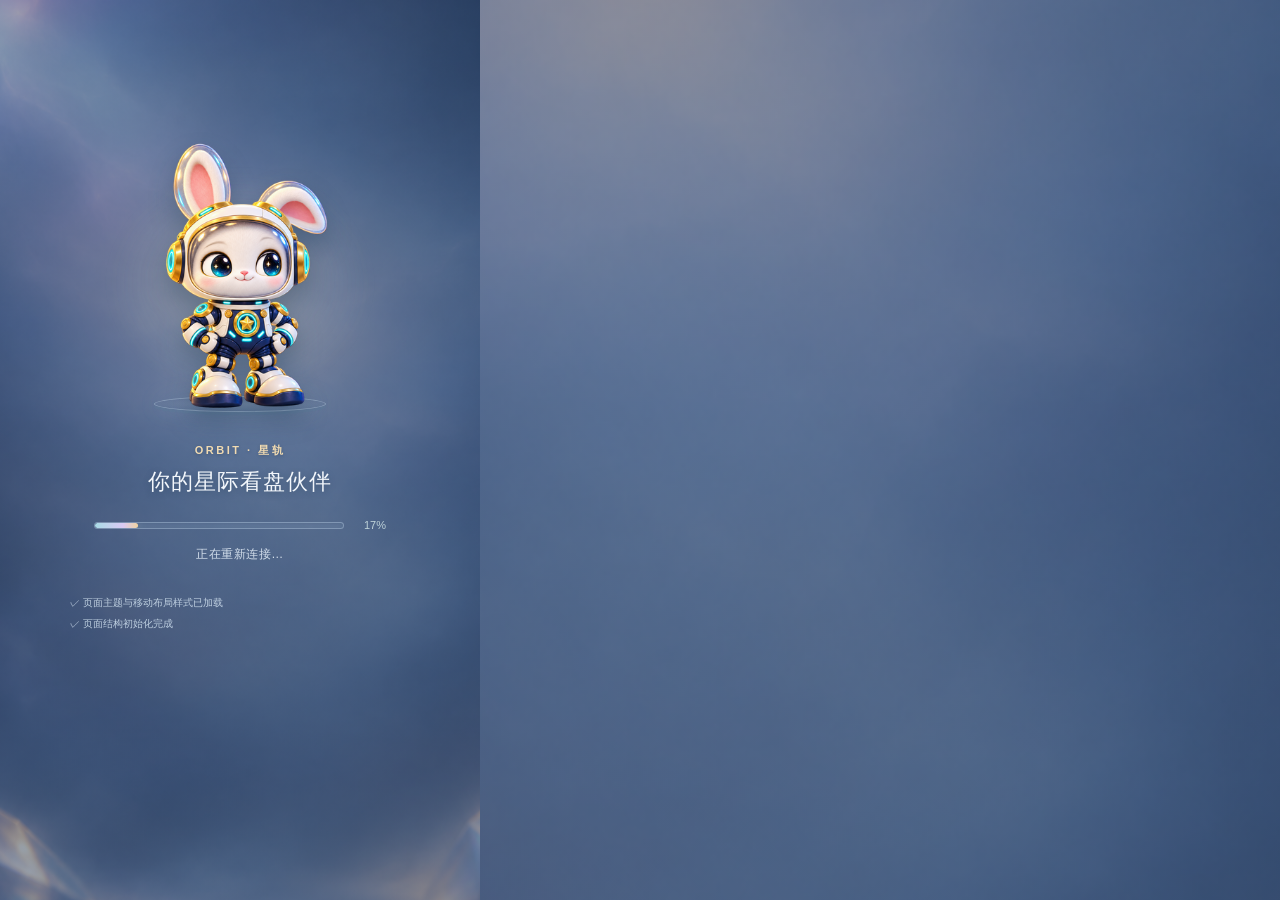
==== commit edcadd0d: "Fix capsule ignition lifecycle and prevent hidden-state observer loop Use a short randomly scheduled" ====
--- a/index.html
+++ b/index.html
@@ -22,7 +22,7 @@
   <script src="/assets/theme.js?v=20261014-helmet-defaults131"></script>
   <link data-entry-critical rel="stylesheet" href="/assets/mobile-pages.css?v=20261014-full-wallpaper115"/>
   <link data-entry-style href="/assets/styles.css?v=20261014-wallet129" rel="stylesheet"/>
-  <link data-entry-style href="/assets/wallet.css?v=20261014-home-capsule133" rel="stylesheet"/>
+  <link data-entry-style href="/assets/wallet.css?v=20261014-home-capsule134" rel="stylesheet"/>
  <link data-entry-style rel="stylesheet" href="/assets/news-paper.css?v=20261014-paper-direction115">
  </head>
  <body class="authLocked accountOverlay">
@@ -426,10 +426,10 @@
   <script defer="" src="/assets/audit.js"></script>
   <script defer src="/assets/data.js?v=20261014-persistent-profile122"></script>
   <script defer src="/assets/touch.js?v=20261014-wallet129"></script>
-  <script defer src="/assets/wallet.js?v=20261014-home-capsule132"></script>
+  <script defer src="/assets/wallet.js?v=20261014-home-capsule134"></script>
   <script defer src="/assets/mobile-pages.js?v=20261014-wallet129"></script>
   <script defer src="/assets/news-paper.js?v=20261014-brand-paper114"></script>
-  <script defer="" src="/assets/app.js?v=20261014-home-capsule133">
+  <script defer="" src="/assets/app.js?v=20261014-home-capsule134">
   </script>
  </body>
 </html>
--- a/assets/wallet.css
+++ b/assets/wallet.css
@@ -64,16 +64,15 @@
 #petHome .petHeadAccount #petStatus.ok{background:#7be3bd;box-shadow:0 0 5px #7be3bd66}
 #petHome .petHeadAccount #petStatus.warn{background:#e6bf65;box-shadow:0 0 5px #e6bf6566}
 #petHome .petHeadAccount #petStatus.bad{background:#ef7c7c;box-shadow:0 0 5px #ef7c7c66}
-/* The account capsule belongs exclusively to the home surface. Keep its grid
-   space so opening another page does not shift the underlying home tools. */
+/* The account capsule belongs exclusively to the home surface. Hide the entire button, including its glowing descendants. */
 body.petDeckOpen #petAccountButton,
 body:has(#petDeck:not([hidden])) #petAccountButton,
 body:has(#petManager:not([hidden])) #petAccountButton,
 body:has(dialog[open]) #petAccountButton,
 body.authLocked #petAccountButton,
 body.accountOverlay #petAccountButton{display:none!important;visibility:hidden;pointer-events:none}
-#petHome .petHelmetExhaust{position:absolute;left:23px;top:59px;width:10px;height:23px;pointer-events:none;opacity:0;transform-origin:50% 0;border-radius:30% 30% 65% 65%;background:radial-gradient(ellipse at 50% 5%,#fff8d5 0 12%,#a9f9ff 28%,#48cee9 48%,#eead65 65%,transparent 78%);filter:drop-shadow(0 0 3px #62deee);animation:petCapsuleExhaust 26s linear infinite}
-#petHome .petAccountHelmet{animation:petCapsuleLaunch 26s ease-in-out infinite}
+#petHome .petHelmetExhaust{position:absolute;left:23px;top:59px;width:10px;height:23px;pointer-events:none;opacity:0;transform-origin:50% 0;border-radius:30% 30% 65% 65%;background:radial-gradient(ellipse at 50% 5%,#fff8d5 0 12%,#a9f9ff 28%,#48cee9 48%,#eead65 65%,transparent 78%);filter:drop-shadow(0 0 3px #62deee);animation:none}
+#petHome .petAccountHelmet{animation:none}
 @keyframes petCapsuleExhaust{0%,70%,80%,100%{opacity:0;transform:scale(.5,.15)}71%{opacity:.65;transform:scale(.8,.55)}72%{opacity:1;transform:scale(1,1)}73%{opacity:.8;transform:scale(.85,.7)}74%{opacity:1;transform:scale(1.15,1.2)}75%{opacity:.9;transform:scale(.9,.9)}77%{opacity:.7;transform:scale(.8,.6)}79%{opacity:0;transform:scale(.5,.15)}}
 @keyframes petCapsuleLaunch{0%,70%,80%,100%{transform:translateY(0)}72%{transform:translateY(-1px)}75%{transform:translateY(-3px)}78%{transform:translateY(-1px)}}
 /* A physical dome lamp sits in the metal socket below the cabin window. */
@@ -83,7 +82,7 @@
 #petHome .petHeadRight .petHeadAccount #petStatus.bad{--capsule-lamp:#ff9696}
 #petHome .petHeadRight .petHeadAccount #petStatus:before{display:none}
 /* Retracting steel doors close before ignition and reopen only after landing. */
-#petHome .petHelmetVisor:before,#petHome .petHelmetVisor:after{content:"";position:absolute;top:0;bottom:0;width:50%;z-index:2;pointer-events:none;box-sizing:border-box;border:1px solid #d3e6ee;background:repeating-linear-gradient(0deg,transparent 0 8px,#20374630 8px 9px),linear-gradient(105deg,#536e80,#d9e4e9 28%,#91a8b6 55%,#425c70);box-shadow:inset 0 1px 2px #f3fcff90,inset 0 -2px 3px #1c304d80;animation:petCapsuleDoor 26s ease-in-out infinite}
+#petHome .petHelmetVisor:before,#petHome .petHelmetVisor:after{content:"";position:absolute;top:0;bottom:0;width:50%;z-index:2;pointer-events:none;box-sizing:border-box;border:1px solid #d3e6ee;background:repeating-linear-gradient(0deg,transparent 0 8px,#20374630 8px 9px),linear-gradient(105deg,#536e80,#d9e4e9 28%,#91a8b6 55%,#425c70);box-shadow:inset 0 1px 2px #f3fcff90,inset 0 -2px 3px #1c304d80;transform:translateX(var(--door-open));animation:none}
 #petHome .petHelmetVisor:before{left:0;--door-open:-105%;border-radius:18px 0 0 18px}
 #petHome .petHelmetVisor:after{right:0;--door-open:105%;border-radius:0 18px 18px 0}
 @keyframes petCapsuleDoor{0%,65%,85%,100%{transform:translateX(var(--door-open))}69%,81%{transform:translateX(0)}}
@@ -96,3 +95,11 @@
 body:has(#petManager:not([hidden])) .petHelmetExhaust,
 body:has(dialog[open]) .petHelmetExhaust{animation-play-state:paused}
 @media(prefers-reduced-motion:reduce){#petHome .petAccountHelmet,#petHome .petHelmetExhaust{animation:none}#petHome .petHelmetExhaust{display:none}}
+
+/* One short launch per random timer; no animation runs while idle. */
+#petHome .petCapsuleIgniting .petHelmetExhaust{animation:petCapsuleExhaust 3.6s linear both}
+#petHome .petCapsuleIgniting .petAccountHelmet{animation:petCapsuleLaunch 3.6s ease-in-out both}
+#petHome .petCapsuleIgniting .petHelmetVisor:before,#petHome .petCapsuleIgniting .petHelmetVisor:after{animation:petCapsuleDoor 3.6s ease-in-out both}
+#petHome .petCapsuleIgniting #petStatus{animation:petCapsuleWarmup 3.6s ease-in-out both}
+@keyframes petCapsuleWarmup{0%,100%{filter:brightness(1)}35%,65%{filter:brightness(1.7)}75%{filter:brightness(1.3)}}
+@media(prefers-reduced-motion:reduce){#petHome .petCapsuleIgniting .petHelmetExhaust,#petHome .petCapsuleIgniting .petAccountHelmet,#petHome .petCapsuleIgniting .petHelmetVisor:before,#petHome .petCapsuleIgniting .petHelmetVisor:after,#petHome .petCapsuleIgniting #petStatus{animation:none}}
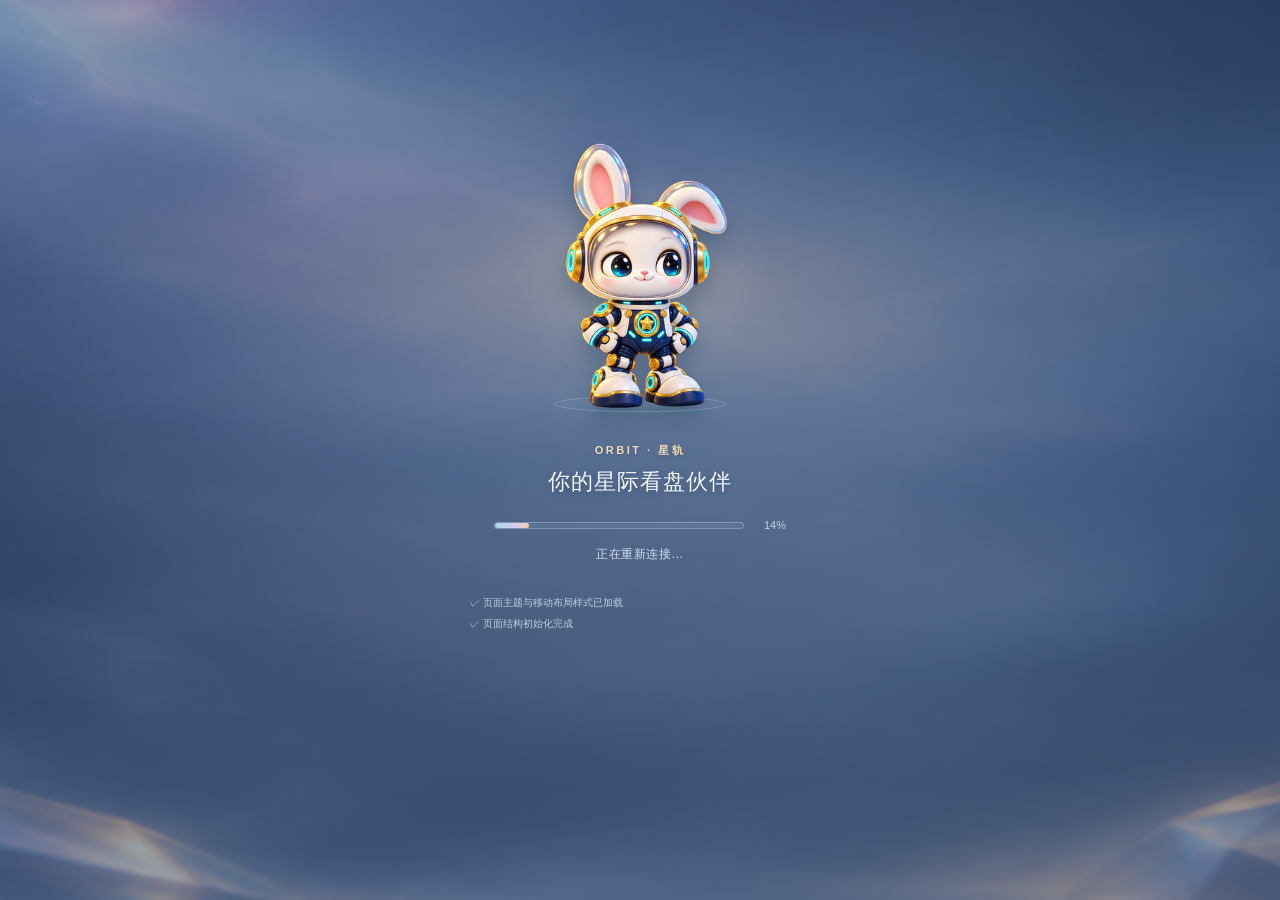
==== commit f8db529d: "Add linked portfolio valuation, Android client and tested GitHub deployments" ====
--- a/index.html
+++ b/index.html
@@ -20,9 +20,9 @@
   <meta name="theme-color" content="#263c58"/>
   <link rel="preload" as="image" href="/assets/icons/crypto/spacerabbit.png?v=20261012-crystal43" fetchpriority="high"/>
   <script src="/assets/theme.js?v=20261014-helmet-defaults131"></script>
-  <link data-entry-critical rel="stylesheet" href="/assets/mobile-pages.css?v=20261014-full-wallpaper115"/>
+  <link data-entry-critical rel="stylesheet" href="/assets/mobile-pages.css?v=20261014-loading-guard136"/>
   <link data-entry-style href="/assets/styles.css?v=20261014-wallet129" rel="stylesheet"/>
-  <link data-entry-style href="/assets/wallet.css?v=20261014-home-capsule134" rel="stylesheet"/>
+  <link data-entry-style href="/assets/wallet.css?v=20261014-home-capsule136" rel="stylesheet"/>
  <link data-entry-style rel="stylesheet" href="/assets/news-paper.css?v=20261014-paper-direction115">
  </head>
  <body class="authLocked accountOverlay">
@@ -382,6 +382,7 @@
         <button class="accent authSubmit" id="passwordSubmit" type="submit">保存新密码</button>
        </form>
       </details>
+      <p><a href="/download" target="_blank" rel="noopener">下载安卓客户端</a></p>
       <p class="authError" id="authSignedError" role="alert"></p>
       <button class="ghost" id="authLogout" type="button">退出登录</button>
      </div>
@@ -426,10 +427,11 @@
   <script defer="" src="/assets/audit.js"></script>
   <script defer src="/assets/data.js?v=20261014-persistent-profile122"></script>
   <script defer src="/assets/touch.js?v=20261014-wallet129"></script>
-  <script defer src="/assets/wallet.js?v=20261014-home-capsule134"></script>
+  <script defer src="/assets/client-update.js"></script>
+  <script defer src="/assets/wallet.js?v=20261014-home-capsule136"></script>
   <script defer src="/assets/mobile-pages.js?v=20261014-wallet129"></script>
   <script defer src="/assets/news-paper.js?v=20261014-brand-paper114"></script>
-  <script defer="" src="/assets/app.js?v=20261014-home-capsule134">
+  <script defer="" src="/assets/app.js?v=20261014-home-capsule136">
   </script>
  </body>
 </html>
--- a/assets/mobile-pages.css
+++ b/assets/mobile-pages.css
@@ -9,6 +9,11 @@
 html.bootLoading{background:#091726;color:#f6ead6}
 html.bootLoading body{margin:0;overflow:hidden}
 html.bootLoading body>*:not(#bootCover){visibility:hidden!important}
+/* A child can override an ancestor's visibility. Guard every painted child
+   while preserving layout measurements behind the loading cover. */
+html[data-orbit-entry]:not(.bootComplete) body>:not(#bootCover),
+html[data-orbit-entry]:not(.bootComplete) body>:not(#bootCover) *{visibility:hidden!important;pointer-events:none!important}
+html.bootComplete #bootCover{display:none!important}
 html.bootLoading dialog::backdrop{background:transparent!important;visibility:hidden!important;backdrop-filter:none!important}
 html.bootLoading #bootCover{display:flex}
 .bootCover{position:fixed;inset:0;z-index:2147483000;box-sizing:border-box;min-height:100dvh;padding:calc(env(safe-area-inset-top) + 34px) 28px calc(env(safe-area-inset-bottom) + 34px);flex-direction:column;align-items:center;justify-content:center;overflow:hidden;background:radial-gradient(ellipse at 50% 32%,#203f53 0,#102335 43%,#09131f 83%);font-family:-apple-system,BlinkMacSystemFont,'PingFang SC',sans-serif;color:#f6ead6;text-align:center}
@@ -86,7 +91,7 @@
 /* Phone canvas retains its portrait dimensions when the device rotates.
    contain:paint keeps fixed panels inside this portrait canvas like the old
    transform did, without the phantom scroll area a transformed body creates. */
-html[data-device="phone"] body{position:relative;width:var(--phone-layout-width);height:var(--phone-layout-height);contain:paint}
+html[data-device="phone"] body{position:relative;width:var(--phone-layout-width);height:var(--phone-layout-height);contain:none}
 
 /* 宁静水晶星云启动页；插画载入前保留同色渐变底。 */
 .bootCover{background-color:#263c58;background-image:linear-gradient(180deg,#162c4666,#1c355477),url('/assets/icons/crypto/crystalbg.png?v=20261012-crystal43');background-size:cover;background-position:center;color:#f2f6fb}
@@ -177,10 +182,17 @@
 /* Background height is independent of the live content viewport. The root canvas
    also paints during toolbar/keyboard transitions and native overscroll. */
 html[data-device="phone"]{isolation:isolate;height:100%;overflow:hidden;overscroll-behavior:none;background-color:#263c58;background-image:linear-gradient(180deg,#162c4666,#1c355477),url('/assets/icons/crypto/crystalbg.png?v=20261012-crystal43');background-repeat:no-repeat;background-position:center -96px;background-size:calc(100% + 128px) calc(var(--wallpaper-viewport-height,100%) + 256px);background-attachment:scroll}
-html[data-device="phone"]::before{content:"";display:block;position:fixed;top:-96px;left:-64px;right:-64px;bottom:auto;width:auto;height:calc(var(--wallpaper-viewport-height,100%) + 256px);min-height:0;z-index:-1;pointer-events:none;background:linear-gradient(180deg,#162c4666,#1c355477),url('/assets/icons/crypto/crystalbg.png?v=20261012-crystal43') center/cover no-repeat #263c58;transform:translateZ(0)}
-html[data-device="phone"] body{background:transparent!important}
+html[data-device="phone"]::before{content:"";display:block;position:fixed;top:-96px;left:-64px;right:-64px;bottom:auto;width:auto;height:calc(var(--wallpaper-viewport-height,100%) + 256px);min-height:calc(100% + 256px);z-index:0;pointer-events:none;background:linear-gradient(180deg,#162c4666,#1c355477),url('/assets/icons/crypto/crystalbg.png?v=20261012-crystal43') center/cover no-repeat #263c58;transform:none}
+html[data-device="phone"] body{z-index:1;background:transparent!important}
 html[data-device="phone"] body::before,html[data-device="phone"] body::after{display:none!important}
 html[data-device="phone"] :is(#petHome,#petDeck,#petManager){background:transparent}
-html[data-device="phone"] :is(.bootCover,#authDialog,#mobilePasswordPage),html[data-device="phone"] :is(dialog.detailDialog,dialog.mobileSheet)::backdrop{background-color:#263c58;background-image:linear-gradient(180deg,#162c4666,#1c355477),url('/assets/icons/crypto/crystalbg.png?v=20261012-crystal43');background-position:center -96px;background-size:calc(100% + 128px) calc(var(--wallpaper-viewport-height,100%) + 256px);background-repeat:no-repeat;backdrop-filter:none;-webkit-backdrop-filter:none}
+html[data-device="phone"][data-orbit-entry] :is(.bootCover,#authDialog,#mobilePasswordPage),html[data-device="phone"][data-orbit-entry] :is(dialog.detailDialog,dialog.mobileSheet,#authDialog,#mobilePasswordPage)::backdrop{background-color:#263c58;background-image:linear-gradient(180deg,#162c4666,#1c355477),url('/assets/icons/crypto/crystalbg.png?v=20261012-crystal43');background-position:center -96px;background-size:calc(100% + 128px) calc(var(--wallpaper-viewport-height,100%) + 256px);background-repeat:no-repeat;backdrop-filter:none;-webkit-backdrop-filter:none}
 
 html[data-device="phone"] body.petManagerOpen :is(#petHome,#petDeck){visibility:hidden;pointer-events:none}
+
+/* Do not make body a paint-containment boundary: Safari can otherwise clip
+   fixed full-screen surfaces to the old keyboard/toolbar viewport. */
+html[data-device="phone"] body{contain:none;overflow:hidden}
+html[data-device="phone"] :is(dialog.detailDialog,dialog.mobileSheet)::backdrop{position:fixed;inset:-256px;min-height:calc(var(--wallpaper-viewport-height,100%) + 512px)}
+html.orbitAndroid[data-device="phone"]{--ui-safe-top:0px;--ui-safe-bottom:0px}
+#clientUpdateNotice{position:fixed;bottom:calc(var(--ui-safe-bottom,0px) + 14px);left:50%;transform:translateX(-50%);z-index:10000;max-width:calc(100% - 32px);padding:12px 18px;border:1px solid #d6bc7a88;border-radius:24px;background:#162738;color:#e8d6ab;box-shadow:0 8px 22px #0006;font-size:13px}
--- a/assets/styles.css
+++ b/assets/styles.css
@@ -4693,3 +4693,26 @@
 #petNewsDialog:has(#petNewsList>.mobilePageLoading) .petNewsHead{flex:none;border-bottom:1px solid transparent}
 #petNewsDialog #petNewsList:has(>.mobilePageLoading){position:relative;flex:1;min-height:0;padding:0;margin:0 0 var(--ui-safe-bottom,env(safe-area-inset-bottom,0px))}
 #petNewsDialog #petNewsList>.mobilePageLoading{position:absolute;inset:0;min-height:0;z-index:1}
+
+.deckPriceStrong .deckPriceSource{display:block;margin-top:2px;font-size:10px;font-weight:400;line-height:1.3;letter-spacing:0;color:var(--muted,#a9bbc8)}
+
+/* The touch application keeps its mobile shell while expanding for tablets. */
+@media(min-width:760px){
+ html[data-device="phone"] #petHome .petStage{padding-left:clamp(24px,5vw,64px);padding-right:clamp(24px,5vw,64px)}
+ html[data-device="phone"] #petHome .petActor{max-width:var(--pet-actor-limit,240px)}
+ html[data-device="phone"] #petHome .petSlot.empty .petIsland{max-width:160px;height:120px}
+ html[data-device="phone"] #petHome .petName{font-size:17px}
+ html[data-device="phone"] #petDeck .deckCard{width:calc(100% - 96px);max-width:880px}
+ html[data-device="phone"] #petDeck .deckNeighbor{width:calc(100% - 96px);max-width:880px}
+ html[data-device="phone"] #petDeck .deckFrame{padding:clamp(20px,3vw,34px);gap:14px}
+ html[data-device="phone"] #petDeck .deckTitleRow>strong{font-size:24px}
+ html[data-device="phone"] #petDeck .deckPriceStrong{font-size:36px}
+ html[data-device="phone"] #petDeck .deckLogo{width:96px;height:96px}
+}
+
+/* Companion displays keep the chamber above its plaque on tablets too. */
+@media(min-width:600px){
+ html[data-device="phone"] #petWorldDialog .petWorldBody{grid-template-columns:minmax(0,1fr);grid-template-rows:minmax(0,1fr) auto;align-items:stretch}
+ html[data-device="phone"] #petWorldDialog .petWorldExhibit{height:auto;max-height:none}
+ html[data-device="phone"] #petWorldDialog .petWorldInfo{max-width:680px}
+}
--- a/assets/wallet.css
+++ b/assets/wallet.css
@@ -73,8 +73,8 @@
 body.accountOverlay #petAccountButton{display:none!important;visibility:hidden;pointer-events:none}
 #petHome .petHelmetExhaust{position:absolute;left:23px;top:59px;width:10px;height:23px;pointer-events:none;opacity:0;transform-origin:50% 0;border-radius:30% 30% 65% 65%;background:radial-gradient(ellipse at 50% 5%,#fff8d5 0 12%,#a9f9ff 28%,#48cee9 48%,#eead65 65%,transparent 78%);filter:drop-shadow(0 0 3px #62deee);animation:none}
 #petHome .petAccountHelmet{animation:none}
-@keyframes petCapsuleExhaust{0%,70%,80%,100%{opacity:0;transform:scale(.5,.15)}71%{opacity:.65;transform:scale(.8,.55)}72%{opacity:1;transform:scale(1,1)}73%{opacity:.8;transform:scale(.85,.7)}74%{opacity:1;transform:scale(1.15,1.2)}75%{opacity:.9;transform:scale(.9,.9)}77%{opacity:.7;transform:scale(.8,.6)}79%{opacity:0;transform:scale(.5,.15)}}
-@keyframes petCapsuleLaunch{0%,70%,80%,100%{transform:translateY(0)}72%{transform:translateY(-1px)}75%{transform:translateY(-3px)}78%{transform:translateY(-1px)}}
+@keyframes petCapsuleExhaust{0%,20%,90%,100%{opacity:0;transform:scale(.5,.15)}25%{opacity:.65;transform:scale(.8,.55)}35%{opacity:1;transform:scale(1,1)}45%{opacity:.8;transform:scale(.85,.8)}55%{opacity:1;transform:scale(1.15,1.2)}65%{opacity:.9;transform:scale(.9,.9)}78%{opacity:.7;transform:scale(.8,.6)}88%{opacity:0;transform:scale(.5,.15)}}
+@keyframes petCapsuleLaunch{0%,25%,95%,100%{transform:translateY(0)}35%{transform:translateY(-1px)}48%,66%{transform:translateY(-4px)}80%{transform:translateY(-2px)}}
 /* A physical dome lamp sits in the metal socket below the cabin window. */
 #petHome .petHeadRight .petHeadAccount #petStatus{--capsule-lamp:#ffd17a;width:10px;height:10px;bottom:10px;border:1px solid #adc6d3;background:radial-gradient(circle at 32% 25%,#fff 0 9%,#fff5dd 12%,var(--capsule-lamp) 42%,color-mix(in srgb,var(--capsule-lamp) 50%,#193041) 80%);box-shadow:0 0 0 2px #243e50,inset -1px -1px 2px #14233180,0 0 7px 2px color-mix(in srgb,var(--capsule-lamp) 65%,transparent),0 0 15px 4px color-mix(in srgb,var(--capsule-lamp) 25%,transparent);overflow:visible}
 #petHome .petHeadRight .petHeadAccount #petStatus.ok{--capsule-lamp:#8fffd2}
@@ -82,10 +82,11 @@
 #petHome .petHeadRight .petHeadAccount #petStatus.bad{--capsule-lamp:#ff9696}
 #petHome .petHeadRight .petHeadAccount #petStatus:before{display:none}
 /* Retracting steel doors close before ignition and reopen only after landing. */
-#petHome .petHelmetVisor:before,#petHome .petHelmetVisor:after{content:"";position:absolute;top:0;bottom:0;width:50%;z-index:2;pointer-events:none;box-sizing:border-box;border:1px solid #d3e6ee;background:repeating-linear-gradient(0deg,transparent 0 8px,#20374630 8px 9px),linear-gradient(105deg,#536e80,#d9e4e9 28%,#91a8b6 55%,#425c70);box-shadow:inset 0 1px 2px #f3fcff90,inset 0 -2px 3px #1c304d80;transform:translateX(var(--door-open));animation:none}
-#petHome .petHelmetVisor:before{left:0;--door-open:-105%;border-radius:18px 0 0 18px}
-#petHome .petHelmetVisor:after{right:0;--door-open:105%;border-radius:0 18px 18px 0}
-@keyframes petCapsuleDoor{0%,65%,85%,100%{transform:translateX(var(--door-open))}69%,81%{transform:translateX(0)}}
+/* Both leaves share one full-aperture finish; overlap seals subpixel gaps. */
+#petHome .petHelmetVisor:before,#petHome .petHelmetVisor:after{content:"";position:absolute;top:0;bottom:0;width:calc(50% + .5px);z-index:2;pointer-events:none;box-sizing:border-box;border:0;background:repeating-linear-gradient(0deg,transparent 0 8px,#20374620 8px 9px),linear-gradient(105deg,#536e80,#d9e4e9 28%,#91a8b6 55%,#425c70);background-size:36px 43px;background-repeat:no-repeat;transform:translateX(var(--door-open));animation:none}
+#petHome .petHelmetVisor:before{left:0;--door-open:-105%;border-radius:0;background-position:left top}
+#petHome .petHelmetVisor:after{right:0;--door-open:105%;border-radius:0;background-position:right top;box-shadow:inset .5px 0 #344b5b70}
+@keyframes petCapsuleDoor{0%,8%,96%,100%{transform:translateX(var(--door-open))}20%,86%{transform:translateX(0)}}
 body:has(#petDeck:not([hidden])) .petHelmetVisor:before,body:has(#petDeck:not([hidden])) .petHelmetVisor:after,body:has(#petManager:not([hidden])) .petHelmetVisor:before,body:has(#petManager:not([hidden])) .petHelmetVisor:after,body:has(dialog[open]) .petHelmetVisor:before,body:has(dialog[open]) .petHelmetVisor:after{animation-play-state:paused}
 @media(prefers-reduced-motion:reduce){#petHome .petHelmetVisor:before,#petHome .petHelmetVisor:after{animation:none;transform:translateX(var(--door-open))}}
 body:has(#petDeck:not([hidden])) .petAccountHelmet,
@@ -97,9 +98,150 @@
 @media(prefers-reduced-motion:reduce){#petHome .petAccountHelmet,#petHome .petHelmetExhaust{animation:none}#petHome .petHelmetExhaust{display:none}}
 
 /* One short launch per random timer; no animation runs while idle. */
-#petHome .petCapsuleIgniting .petHelmetExhaust{animation:petCapsuleExhaust 3.6s linear both}
-#petHome .petCapsuleIgniting .petAccountHelmet{animation:petCapsuleLaunch 3.6s ease-in-out both}
-#petHome .petCapsuleIgniting .petHelmetVisor:before,#petHome .petCapsuleIgniting .petHelmetVisor:after{animation:petCapsuleDoor 3.6s ease-in-out both}
-#petHome .petCapsuleIgniting #petStatus{animation:petCapsuleWarmup 3.6s ease-in-out both}
+#petHome .petCapsuleIgniting .petHelmetExhaust{animation:petCapsuleExhaust 6s linear both}
+#petHome .petCapsuleIgniting .petAccountHelmet{animation:petCapsuleLaunch 6s ease-in-out both}
+#petHome .petCapsuleIgniting .petHelmetVisor:before,#petHome .petCapsuleIgniting .petHelmetVisor:after{animation:petCapsuleDoor 6s ease-in-out both}
+#petHome .petCapsuleIgniting #petStatus{animation:petCapsuleWarmup 6s ease-in-out both}
 @keyframes petCapsuleWarmup{0%,100%{filter:brightness(1)}35%,65%{filter:brightness(1.7)}75%{filter:brightness(1.3)}}
 @media(prefers-reduced-motion:reduce){#petHome .petCapsuleIgniting .petHelmetExhaust,#petHome .petCapsuleIgniting .petAccountHelmet,#petHome .petCapsuleIgniting .petHelmetVisor:before,#petHome .petCapsuleIgniting .petHelmetVisor:after,#petHome .petCapsuleIgniting #petStatus{animation:none}}
+
+/* Lamp is mounted in the animated cabin base, so it travels with the metal. */
+#petHome .petHeadRight .petHeadAccount .petAccountHelmet #petStatus{top:54px;bottom:auto;left:50%;z-index:2}
+
+/* Black gold leather, machined clasp and a single restrained entrance. */
+#petHome #petHomeWallet svg{width:35px;height:35px;filter:drop-shadow(0 3px 2px #07101b80)}
+#walletDialog{background:radial-gradient(ellipse at 90% 0,#9d762c22,transparent 48%),radial-gradient(ellipse at 0 75%,#51402612,transparent 55%),#090b0d}
+#walletDialog .walletOverview{position:relative;isolation:isolate;overflow:hidden;padding:23px 21px 18px;border-radius:20px;border-color:#bda06b80;background:repeating-linear-gradient(115deg,#e8d29f03 0 1px,transparent 1px 4px),radial-gradient(ellipse at 12% 0,#b49b5f23,transparent 60%),linear-gradient(135deg,#29282a,#111216 56%,#1d1c1f);box-shadow:inset 0 1px #fff0c14a,inset 0 -1px #000,0 16px 28px #0006}
+#walletDialog .walletOverview:before{content:'';position:absolute;inset:7px;border:1px solid #d1b47b29;border-radius:14px;pointer-events:none;z-index:-1}
+#walletDialog .walletOverview:after{content:'';position:absolute;width:70%;height:180%;top:-45%;left:-100%;transform:rotate(24deg);background:linear-gradient(90deg,transparent,#f5dfb016,transparent);pointer-events:none;animation:walletGoldReveal 1.3s ease-out both;z-index:-1}
+#walletDialog .walletCardBrand{display:flex;align-items:center;justify-content:space-between;gap:12px;margin:12px 0 22px}
+#walletDialog .walletCardBrand h1{margin:0;font-size:24px;font-weight:600;letter-spacing:.12em;color:#e1c78c;text-shadow:0 1px #000,0 -1px #fff0b329}
+#walletDialog .walletCrest{display:grid;place-items:center;flex:none;width:40px;height:40px;border:1px solid #b99b626b;outline:1px solid #b99b6226;outline-offset:4px;border-radius:50%;font-size:28px;color:#d8ba7c;background:radial-gradient(circle at 30% 15%,#65532e,#201f22 75%);box-shadow:inset 0 1px #fff0bd33}
+#walletDialog .walletCostLabel{display:block;font-size:11px;letter-spacing:.08em;color:#a79c85;margin-bottom:12px}
+#walletDialog .walletTotals strong{font-size:29px;font-variant-numeric:tabular-nums;font-weight:550;color:#f3e5c0}
+#walletDialog .walletTotals:has(>strong) strong{font-size:21px;font-weight:400;color:#baaa87}
+#walletDialog .walletCardFooter{display:flex;justify-content:space-between;gap:10px;border-top:1px solid #bca0642b;margin-top:25px;padding-top:14px;font-size:9px;letter-spacing:.06em;color:#968568}
+#walletDialog .walletSectionHeading{display:flex;justify-content:space-between;align-items:center;gap:10px;margin:25px 2px 12px}
+#walletDialog .walletSectionHeading h2{font-size:15px;margin:0}
+#walletDialog .walletSectionHeading>span{font-size:8px;letter-spacing:.14em;color:#8c7b5d}
+#walletDialog .walletHoldings{margin:0 0 20px}
+#walletDialog .walletHolding{border-radius:14px;border-color:#b69b643d;background:linear-gradient(120deg,#24212370,#131518);box-shadow:inset 0 1px #fff0c00a}
+#walletDialog .walletEmpty{border:1px dashed #b69b6440;border-radius:16px;background:radial-gradient(ellipse at 50% 0,#aa8a4810,transparent 75%);padding:22px 14px}
+#walletDialog .walletEmpty>span{width:45px;height:45px;line-height:45px;border:1px solid #b69b6440;border-radius:50%;margin:0 auto 12px;font-size:27px;background:#c6a56908}
+#walletDialog .walletForm{background:linear-gradient(125deg,#24212670,#111315);border-color:#b99b6245;box-shadow:inset 0 1px #fff0c00c}
+@keyframes walletGoldReveal{to{left:150%}}
+@media(prefers-reduced-motion:reduce){#walletDialog .walletOverview:after{animation:none;display:none}}
+@media(min-width:600px){#walletDialog .walletScroll{width:100%;max-width:680px;align-self:center;box-sizing:border-box}}
+
+/* The cabin rim sits above the door edges as a single machined housing. */
+#petHome .petAccountHelmet>svg{z-index:3}
+#petHome .petHelmetVisor{top:8px;height:43px;border-radius:48%;box-shadow:inset 0 0 0 1px #142835}
+#petHome .petHeadRight .petHeadAccount .petAccountHelmet #petStatus{z-index:4}
+
+/* Private orbital vault: layered graphite housing and precise gold instrumentation. */
+#walletDialog{--vault-gold:#cbb17b;--vault-line:#bfa06a35;background:radial-gradient(ellipse at 100% 0,#72572920,transparent 46%),repeating-linear-gradient(0deg,transparent 0 79px,#a6916406 79px 80px),repeating-linear-gradient(90deg,transparent 0 79px,#a6916406 79px 80px),#080b0e}
+#walletDialog .walletHeader{background:linear-gradient(120deg,#15191d,#0b0e12);border-bottom:1px solid #b9a17138;box-shadow:0 6px 22px #0004}
+#walletDialog .walletHeader .mobilePageTitle{font-weight:500;font-size:16px;letter-spacing:.08em;color:#e5dcc8}
+#walletDialog .walletHeader .mobilePageBack{border-radius:10px;background:linear-gradient(135deg,#293034,#10151a);border-color:#c0ac7845;box-shadow:inset 0 1px #eee2b921}
+#walletDialog .walletScroll{padding-top:18px}
+#walletDialog .walletAccessStrip{display:flex;justify-content:space-between;align-items:center;gap:12px;margin:0 3px 14px;font:9px ui-monospace,SFMono-Regular,Menlo,monospace;letter-spacing:.16em;color:#817c70}
+#walletDialog .walletPrivacyState{display:flex;align-items:center;gap:7px;font-size:10px;letter-spacing:.06em;color:#b8ab8c}
+#walletDialog .walletPrivacyState:before{content:'';width:4px;height:4px;border-radius:50%;background:#b7a578;box-shadow:0 0 7px #b7a57880}
+#walletDialog .walletOverview{padding:24px 21px 18px;border-radius:4px 22px 4px 22px;border-color:#b8a17359;background:linear-gradient(90deg,#080c1160,transparent 80%),repeating-linear-gradient(125deg,transparent 0 3px,#dcc89d03 3px 4px),linear-gradient(135deg,#252a2e,#12171d 48%,#090e14);box-shadow:inset 0 1px #e4d4a735,inset 0 -1px #000,0 18px 32px #0006}
+#walletDialog .walletOverview:before{inset:6px;border:1px solid #c5ad751b;border-radius:1px 17px 1px 17px;background:linear-gradient(#d4bb80,#d4bb80) left top/20px 1px no-repeat,linear-gradient(#d4bb80,#d4bb80) left top/1px 20px no-repeat,linear-gradient(#d4bb80,#d4bb80) right bottom/20px 1px no-repeat,linear-gradient(#d4bb80,#d4bb80) right bottom/1px 20px no-repeat}
+#walletDialog .walletVaultArt{position:absolute;right:-46px;top:16px;width:220px;height:220px;z-index:-1;color:#baa475;opacity:.18;pointer-events:none}
+#walletDialog .walletEyebrow{font:9px ui-monospace,SFMono-Regular,Menlo,monospace;letter-spacing:.18em;color:#bcaa83}
+#walletDialog .walletCardBrand{margin:19px 0 29px}
+#walletDialog .walletCardBrand h1{font-size:25px;letter-spacing:.12em;font-weight:500;color:#e3d1ab;text-shadow:0 1px #000}
+#walletDialog .walletCardBrand .walletVaultSubtitle{font-size:11px;letter-spacing:.06em;color:#8c9398;margin:9px 0 0}
+#walletDialog .walletPrivacyToolbar{display:flex;align-items:center;justify-content:space-between;gap:10px;margin-bottom:14px}
+#walletDialog .walletCostLabel{margin:0;color:#929b9f;font-size:11px}
+#walletDialog .walletPrivacyToggle{display:flex;align-items:center;justify-content:center;gap:6px;min-height:36px;padding:5px 8px;border:1px solid #b8a47538;border-radius:6px;background:#0b10178c;box-shadow:inset 0 1px #fff2c40b;color:#bcad8e;font-size:10px;white-space:nowrap}
+#walletDialog .walletPrivacyToggle svg{width:17px;height:17px;flex:none}
+#walletDialog:not(.walletPrivacyHidden) .walletPrivacySlash{display:none}
+#walletDialog .walletTotals{gap:14px;min-height:46px}
+#walletDialog .walletTotals small{font:10px ui-monospace,SFMono-Regular,Menlo,monospace;color:#9b9381;margin-bottom:6px}
+#walletDialog .walletTotals strong{color:#e9dfc8;letter-spacing:.015em;font-size:30px;font-weight:450;line-height:1.3}
+#walletDialog.walletPrivacyHidden .walletTotals>div strong{font-size:25px;letter-spacing:.16em;color:#c6b58c}
+#walletDialog .walletCardFooter{font-size:8px;letter-spacing:.09em;border-color:#c1ac7825;margin-top:25px;padding-top:15px}
+#walletDialog .walletSectionHeading{margin-top:27px;margin-bottom:15px}
+#walletDialog .walletSectionHeading h2{font-size:14px;letter-spacing:.08em;color:#c5c7c2}
+#walletDialog .walletSectionHeading>span{font:8px ui-monospace,SFMono-Regular,Menlo,monospace;letter-spacing:.14em;color:#767c7d}
+#walletDialog .walletHolding{position:relative;padding:18px;border:1px solid #a7996c30;border-radius:3px 14px 3px 14px;background:linear-gradient(125deg,#22282d,#0f151b 65%);box-shadow:inset 0 1px #f2e5c10b}
+#walletDialog .walletHolding:before{content:'';position:absolute;left:-1px;top:19px;width:2px;height:24px;background:#bda679;box-shadow:0 0 9px #bda67930}
+#walletDialog .walletHoldingHead h3{font-size:15px;font-weight:550;color:#d9dcd6}
+#walletDialog .walletHoldingHead small{border-radius:3px;color:#b7a784;background:#b7a78406;font-size:9px}
+#walletDialog .walletHolding dl{gap:13px;margin-top:21px}
+#walletDialog dt{color:#7f8a92}
+#walletDialog dd{font-variant-numeric:tabular-nums;color:#c6cdd0}
+#walletDialog.walletPrivacyHidden dd{letter-spacing:.1em;color:#a7a38f}
+#walletDialog .walletHoldingActions{border-color:#89908e19}
+#walletDialog .walletEmpty{position:relative;overflow:hidden;min-height:135px;box-sizing:border-box;padding:25px 18px;border:1px solid #a7996c26;border-radius:3px 14px 3px 14px;background:linear-gradient(120deg,#1e252b8c,#0b1117);box-shadow:inset 0 1px #f2e5c10b}
+#walletDialog .walletEmpty>span{border-radius:8px;border-color:#b7a78435;transform:rotate(45deg);font-size:23px;color:#b7a784;background:linear-gradient(135deg,#bba5750a,transparent);margin-bottom:21px}
+#walletDialog .walletEmpty h3{font-size:14px;font-weight:400;letter-spacing:.05em;color:#b9c0c0}
+#walletDialog .walletEmpty p{font-size:11px;color:#6f7b85;margin-bottom:0}
+#walletDialog .walletEntryPanel{border:1px solid #a7996c3b;border-radius:3px 14px 3px 14px;background:linear-gradient(125deg,#22282d,#0f151b);overflow:hidden}
+#walletDialog .walletEntryPanel>summary{display:flex;justify-content:space-between;align-items:center;gap:12px;padding:16px 18px;list-style:none;color:#cebf9d;font-size:13px;letter-spacing:.04em;cursor:pointer;min-height:46px;box-sizing:border-box}
+#walletDialog .walletEntryPanel>summary::-webkit-details-marker{display:none}
+#walletDialog .walletEntryPanel>summary>span:last-child{font-size:20px;font-weight:300;color:#a79975}
+#walletDialog .walletEntryPanel[open]>summary{border-bottom:1px solid #b3a27126}
+#walletDialog .walletEntryPanel[open]>summary>span:last-child{transform:rotate(45deg)}
+#walletDialog .walletForm{border:0;border-radius:0;background:transparent;box-shadow:none;padding:18px}
+#walletDialog .walletForm h2{font-size:14px;color:#aeb6b8}
+#walletDialog input,#walletDialog select{border-radius:4px;border-color:#7c85834a;background:#080e14;color:#d9dfdd}
+#walletDialog .walletFormActions .walletSave{border-radius:4px;border-color:#c0aa7973;background:linear-gradient(130deg,#bcab85,#8d7b58);color:#12191e;box-shadow:inset 0 1px #f9e4b344}
+#walletDialog .walletFormActions .walletCancelEdit{border-radius:4px;background:#131c24;border-color:#89908e33;color:#aeb6b8}
+#walletDialog :is(button,summary):focus-visible{outline:2px solid #c8b589;outline-offset:3px}
+@media(max-width:350px){#walletDialog .walletScroll{padding-left:14px;padding-right:14px}#walletDialog .walletOverview{padding-left:18px;padding-right:18px}#walletDialog .walletCardBrand h1{font-size:22px}#walletDialog .walletVaultArt{width:190px;height:190px;right:-57px;top:30px}#walletDialog .walletTotals strong{font-size:26px}}
+
+/* Size the content to the usable screen, not a fixed phone-width strip. */
+#walletDialog .walletScroll{width:100%;max-width:none;box-sizing:border-box;align-self:stretch;padding-left:clamp(14px,4.5vw,52px);padding-right:clamp(14px,4.5vw,52px)}
+#walletDialog .walletHeader{display:flex;align-items:center;gap:14px;box-sizing:border-box}
+#walletDialog .walletOverview{padding:clamp(21px,5vw,30px)}
+#walletDialog .walletCardBrand h1{font-size:clamp(22px,5.8vw,30px)}
+#walletDialog .walletTotals strong{font-size:clamp(27px,7.5vw,40px)}
+#walletDialog .walletHolding{padding:clamp(16px,4.5vw,25px)}
+@media(min-width:760px){
+ #walletDialog .walletScroll{display:grid;grid-template-columns:minmax(0,.95fr) minmax(0,1.2fr);grid-template-rows:auto auto auto auto;align-content:start;align-items:start;column-gap:clamp(20px,3vw,40px);row-gap:18px;max-width:1440px;margin:0 auto;padding-top:26px;padding-bottom:calc(var(--ui-safe-bottom,env(safe-area-inset-bottom,0px)) + 32px)}
+ #walletDialog .walletAccessStrip{grid-column:1/-1;margin:0;font-size:10px}
+ #walletDialog .walletOverview{grid-column:1;grid-row:2/5;min-width:0;position:sticky;top:0}
+ #walletDialog .walletSectionHeading{grid-column:2;grid-row:2;margin:4px 0 0}
+ #walletDialog .walletHoldings{grid-column:2;grid-row:3;margin:0;gap:16px}
+ #walletDialog .walletEntryPanel{grid-column:2;grid-row:4;min-width:0}
+ #walletDialog .walletVaultArt{width:260px;height:260px;right:-38px;top:24px}
+ #walletDialog .walletCardBrand{margin-top:25px;margin-bottom:34px}
+ #walletDialog .walletCardBrand h1{font-size:clamp(26px,3vw,34px)}
+ #walletDialog .walletCostLabel,#walletDialog .walletVaultSubtitle{font-size:13px}
+ #walletDialog .walletPrivacyToggle{min-height:42px;font-size:12px}
+ #walletDialog .walletPrivacyState{font-size:12px}
+ #walletDialog .walletTotals{gap:22px}
+ #walletDialog .walletTotals small{font-size:12px}
+ #walletDialog.walletPrivacyHidden .walletTotals>div strong{font-size:30px}
+ #walletDialog .walletHoldingHead h3{font-size:18px}
+ #walletDialog .walletHoldingHead small,#walletDialog dt{font-size:12px}
+ #walletDialog dd{font-size:14px}
+ #walletDialog .walletSectionHeading h2{font-size:17px}
+ #walletDialog .walletEntryPanel>summary{font-size:15px;min-height:58px}
+ #walletDialog .walletForm{padding:24px;gap:18px 16px}
+ #walletDialog label{font-size:13px}
+ #walletDialog .walletHeader{padding-left:clamp(24px,4.5vw,52px);padding-right:clamp(24px,4.5vw,52px)}
+}
+@media(min-width:1180px){#walletDialog .walletHoldings{grid-template-columns:repeat(2,minmax(0,1fr))}}
+@media(min-width:760px){
+ #petHome .petHomeToolRows{grid-template-columns:repeat(4,minmax(0,46px));grid-template-rows:64px 56px;gap:4px}
+ #petHome .petHomeToolRows>button{font-size:12px}
+ #petHome .petHomeUtility svg{width:40px;height:40px}
+ #petHome #petHomeWallet svg{width:42px;height:42px}
+ #petHome .petBrandBadge{flex-basis:65px;width:65px;height:86px}
+ #petHome .petBrandBadge>svg{width:65px;height:86px}
+}
+
+/* Market-linked holdings keep figures and chart inside the private vault. */
+#walletDialog .walletSearchResults{display:grid;gap:0;margin-top:8px;max-height:280px;overflow:auto;font-size:12px;color:#b9aa8a}
+#walletDialog .walletSearchResults button{min-height:46px;width:100%;padding:10px 4px;border:0;border-bottom:1px solid #c0a26633;border-radius:0;background:transparent;color:#eadabb;text-align:left;white-space:normal}
+#walletDialog .walletGain{color:#8fddba}#walletDialog .walletLoss{color:#ed9d91}
+#walletDialog .walletHistory{min-width:0;padding:12px 0;color:#b9aa8a;font-size:11px;line-height:1.7}
+#walletDialog .walletHistory svg{display:block;width:100%;height:110px;margin:10px 0;overflow:hidden;background:linear-gradient(180deg,#d7b66a0d,transparent);border-bottom:1px solid #c0a26633}
+#walletDialog .walletHistory polyline{fill:none;stroke:#dbbd7a;stroke-width:2;vector-effect:non-scaling-stroke}
+#walletDialog .walletHistoryValue{font-size:12px;color:#eadabb;overflow-wrap:anywhere}
+#walletDialog .walletPnlTotal{margin:4px 0;font-size:12px;color:#c9b68d}
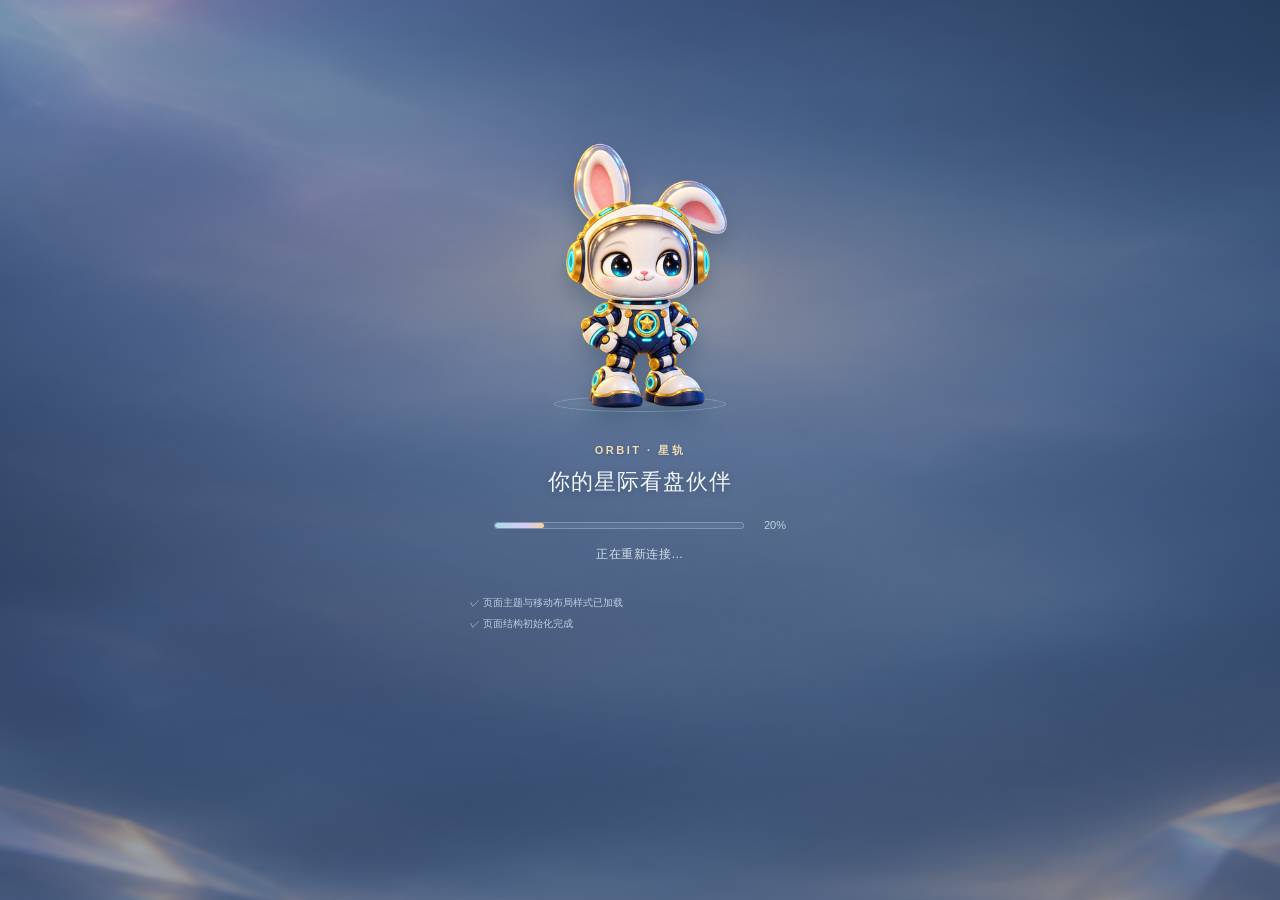
==== commit 57a7b0d3: "Add Android download entry to home and login pages" ====
--- a/index.html
+++ b/index.html
@@ -359,6 +359,7 @@
       <label>密码<input id="authPassword" autocomplete="current-password" minlength="1" maxlength="128" required type="password" placeholder="输入密码"/></label>
       <p class="authError" id="authError" role="alert"></p>
       <button class="accent authSubmit" id="authSubmit" type="submit">登录</button>
+      <a class="authDownloadLink" href="/download">↓ 下载安卓客户端</a>
      </form>
      <div class="authSigned" id="authSigned" hidden>
       <header class="mobilePasswordHeading"><button type="button" data-close="authDialog" aria-label="返回"><svg viewBox="0 0 24 24" fill="none" stroke="currentColor" stroke-width="2.2" stroke-linecap="round" stroke-linejoin="round" aria-hidden="true"><path d="M15.5 5 8.5 12 15.5 19"/></svg></button><strong>修改密码</strong></header>
--- a/assets/wallet.css
+++ b/assets/wallet.css
@@ -2,7 +2,7 @@
 #petHome .petHeadRight{position:relative;display:grid;grid-template-columns:minmax(0,1fr) auto;align-items:start;gap:8px;min-width:0}
 #petHome .petHeadRight .petStatus{display:none}
 #petHome .petHomeToolRows{display:grid;grid-template-columns:repeat(4,minmax(0,38px));grid-template-rows:54px 48px;gap:3px 3px;justify-content:end}
-#petHome .petHomeToolRows>button{min-width:0;width:100%;min-height:44px;margin:0;padding:2px;box-sizing:border-box;font-size:10px}
+#petHome .petHomeToolRows>:is(button,a){min-width:0;width:100%;min-height:44px;margin:0;padding:2px;box-sizing:border-box;font-size:10px}
 #petHome #petHomeSound{grid-column:4;grid-row:2}
 #petHome #petHomeWallet{grid-column:3;grid-row:2}
 #petHome .petHomeUtility{display:flex;flex-direction:column;align-items:center;justify-content:center;gap:2px;border:0;background:transparent;box-shadow:none;color:#cbe3eb;border-radius:10px}
@@ -53,7 +53,7 @@
 /* Align the brand with the first tool row; account identity becomes a helmet badge. */
 #petHome .petHead{align-items:flex-start}
 #petHome .petHeadBrand,#petHome .petHeadRight{align-self:flex-start;margin-top:0}
-#petHome .petHomeToolRows>button{justify-content:flex-start;padding-top:0}
+#petHome .petHomeToolRows>:is(button,a){justify-content:flex-start;padding-top:0}
 #petHome .petHeadAccount.petAccountHelmetButton{position:relative;display:block;flex:none;width:56px;min-width:56px;max-width:56px;height:72px;min-height:72px;margin:0;padding:0;border:0;border-radius:0;background:transparent;color:#cce5ed;box-shadow:none;text-shadow:none;overflow:visible}
 #petHome .petHeadAccount.petAccountHelmetButton:before,#petHome .petHeadAccount.petAccountHelmetButton:after{display:none}
 #petHome .petAccountHelmet{position:relative;display:block;width:56px;height:67px}
@@ -229,7 +229,7 @@
 @media(min-width:1180px){#walletDialog .walletHoldings{grid-template-columns:repeat(2,minmax(0,1fr))}}
 @media(min-width:760px){
  #petHome .petHomeToolRows{grid-template-columns:repeat(4,minmax(0,46px));grid-template-rows:64px 56px;gap:4px}
- #petHome .petHomeToolRows>button{font-size:12px}
+ #petHome .petHomeToolRows>:is(button,a){font-size:12px}
  #petHome .petHomeUtility svg{width:40px;height:40px}
  #petHome #petHomeWallet svg{width:42px;height:42px}
  #petHome .petBrandBadge{flex-basis:65px;width:65px;height:86px}
@@ -245,3 +245,6 @@
 #walletDialog .walletHistory polyline{fill:none;stroke:#dbbd7a;stroke-width:2;vector-effect:non-scaling-stroke}
 #walletDialog .walletHistoryValue{font-size:12px;color:#eadabb;overflow-wrap:anywhere}
 #walletDialog .walletPnlTotal{margin:4px 0;font-size:12px;color:#c9b68d}
+
+#petHome #petHomeDownload{grid-column:2;grid-row:2;text-decoration:none;color:#d5c18e}
+#authDialog .authDownloadLink{display:flex;align-items:center;justify-content:center;gap:8px;min-height:44px;margin-top:14px;color:#d8c79f;font-size:13px;text-decoration:none;border:1px solid #b9cbd42e;border-radius:12px;background:#c9dfea09}
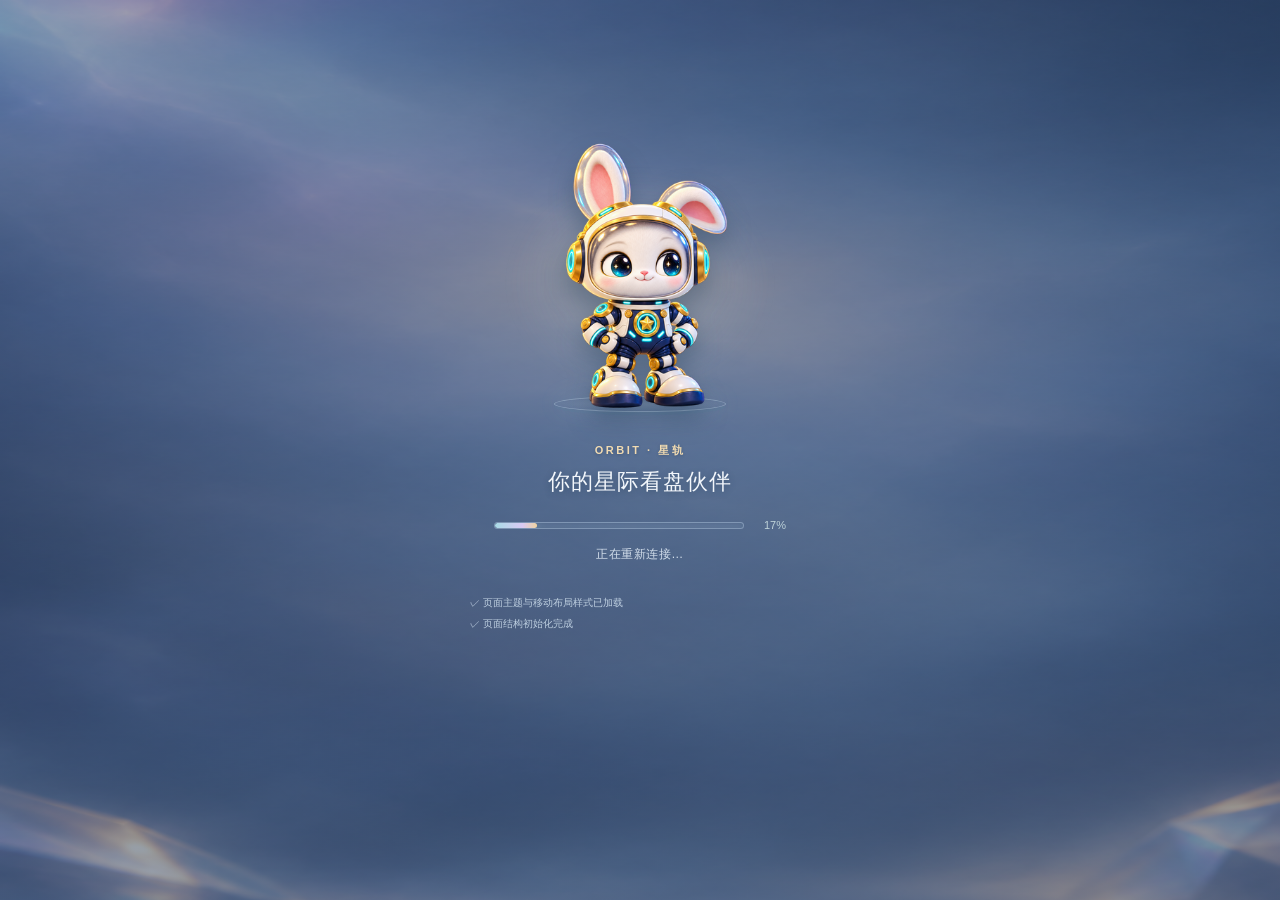
==== commit 17c51634: "Require current mobile release, show account version and reduce scroll reflows" ====
--- a/index.html
+++ b/index.html
@@ -19,9 +19,11 @@
   <meta name="apple-mobile-web-app-status-bar-style" content="black-translucent"/>
   <meta name="theme-color" content="#263c58"/>
   <link rel="preload" as="image" href="/assets/icons/crypto/spacerabbit.png?v=20261012-crystal43" fetchpriority="high"/>
+  <script src="/assets/device-platform.js"></script>
   <script src="/assets/theme.js?v=20261014-helmet-defaults131"></script>
   <link data-entry-critical rel="stylesheet" href="/assets/mobile-pages.css?v=20261014-loading-guard136"/>
   <link data-entry-style href="/assets/styles.css?v=20261014-wallet129" rel="stylesheet"/>
+  <link rel="stylesheet" href="/assets/client-update.css"/>
   <link data-entry-style href="/assets/wallet.css?v=20261014-home-capsule136" rel="stylesheet"/>
  <link data-entry-style rel="stylesheet" href="/assets/news-paper.css?v=20261014-paper-direction115">
  </head>
@@ -359,7 +361,7 @@
       <label>密码<input id="authPassword" autocomplete="current-password" minlength="1" maxlength="128" required type="password" placeholder="输入密码"/></label>
       <p class="authError" id="authError" role="alert"></p>
       <button class="accent authSubmit" id="authSubmit" type="submit">登录</button>
-      <a class="authDownloadLink" href="/download">↓ 下载安卓客户端</a>
+      <a class="authDownloadLink" data-android-download href="/download">↓ 下载安卓客户端</a>
      </form>
      <div class="authSigned" id="authSigned" hidden>
       <header class="mobilePasswordHeading"><button type="button" data-close="authDialog" aria-label="返回"><svg viewBox="0 0 24 24" fill="none" stroke="currentColor" stroke-width="2.2" stroke-linecap="round" stroke-linejoin="round" aria-hidden="true"><path d="M15.5 5 8.5 12 15.5 19"/></svg></button><strong>修改密码</strong></header>
@@ -383,9 +385,9 @@
         <button class="accent authSubmit" id="passwordSubmit" type="submit">保存新密码</button>
        </form>
       </details>
-      <p><a href="/download" target="_blank" rel="noopener">下载安卓客户端</a></p>
       <p class="authError" id="authSignedError" role="alert"></p>
       <button class="ghost" id="authLogout" type="button">退出登录</button>
+      <small id="accountVersion" class="accountVersion" aria-label="当前应用版本"></small>
      </div>
     </div>
    </dialog>
--- a/assets/styles.css
+++ b/assets/styles.css
@@ -4716,3 +4716,21 @@
  html[data-device="phone"] #petWorldDialog .petWorldExhibit{height:auto;max-height:none}
  html[data-device="phone"] #petWorldDialog .petWorldInfo{max-width:680px}
 }
+
+#authDialog #accountVersion{display:block;flex:none;align-self:center;text-align:center;margin:5px 0 0;font-size:10px;line-height:16px;color:#9eafbd;letter-spacing:.03em;overflow-wrap:anywhere}
+
+/* Android OEM browsers may inflate text or retain native form appearances. */
+html[data-os="android"]{-webkit-text-size-adjust:100%;text-size-adjust:100%}
+html[data-os="android"] :is(button,input:not([type="checkbox"]):not([type="radio"]),select){-webkit-appearance:none;appearance:none}
+@supports not (color:color-mix(in srgb,white,black)){
+ #petHome .petHeadRight .petHeadAccount #petStatus{background:radial-gradient(circle at 32% 25%,#fff 0 9%,#fff5dd 12%,var(--capsule-lamp,#ffd17a) 42%,#193041 80%);box-shadow:0 0 0 2px #243e50,inset -1px -1px 2px #14233180,0 0 7px 2px #a9d6c770}
+ .petComingSoon .petCrystalCabinet{border-color:#9cc8d566;background:linear-gradient(115deg,#dbfaff18,transparent 28%,#0c172c55 68%,#b4dcff12);box-shadow:inset 2px 0 4px #e4ffff22,0 0 18px #8ccada20}
+}
+@supports not selector(:has(*)){
+ html[data-device="phone"] #authDialog.accountSignedView{overflow:hidden;overscroll-behavior:none;touch-action:none}
+ html[data-device="phone"] #authDialog.accountSignedView .authPanel{height:calc(var(--mobile-viewport-height,100%) - 92px);overflow:hidden;padding-top:8px;padding-bottom:12px}
+ html[data-device="phone"] #authDialog.accountSignedView .authMascot{height:120px;margin-bottom:8px}
+ html[data-device="phone"] #authDialog.accountSignedView .authMascot:after{width:120px;height:120px}
+ html[data-device="phone"] #authDialog.accountSignedView>.mobilePageHeader{background:transparent;border-bottom:0}
+ @media(max-height:700px){html[data-device="phone"] #authDialog.accountSignedView .authMascot{height:92px;margin-bottom:4px}html[data-device="phone"] #authDialog.accountSignedView .authMascot:after{width:92px;height:92px}}
+}
--- a/assets/client-update.css
+++ b/assets/client-update.css
@@ -0,0 +1 @@
+#requiredUpdateDialog{position:fixed;inset:0;box-sizing:border-box;margin:0;width:100%;max-width:none;height:100%;max-height:none;padding:calc(env(safe-area-inset-top) + 24px) 24px calc(env(safe-area-inset-bottom) + 24px);border:0;background:linear-gradient(180deg,#152c45df,#122339f2);color:#e8edf4;overflow:auto;overscroll-behavior:none}#requiredUpdateDialog[open]{display:grid;place-items:center}#requiredUpdateDialog::backdrop{background:#263c58}#requiredUpdateDialog .requiredUpdateCard{box-sizing:border-box;width:min(100%,360px);padding:30px 24px;text-align:center;border:1px solid #b8cbd94d;border-radius:24px;background:linear-gradient(140deg,#38506699,#17283c);box-shadow:inset 0 1px #e5f7ff22,0 20px 60px #0004}#requiredUpdateDialog .requiredUpdateMark{display:block;margin:0 auto 18px;width:56px;height:56px;line-height:56px;border:1px solid #dfc99588;border-radius:50%;font-size:32px;color:#e9d6a5}#requiredUpdateDialog small{display:block;font-size:10px;letter-spacing:.06em;color:#b7bdc5}#requiredUpdateDialog h2{font-size:22px;font-weight:500;margin:14px 0}#requiredUpdateDialog p{font-size:13px;line-height:1.8;color:#d0d9e4}#requiredUpdateDialog .requiredUpdateVersion{font-size:10px;color:#a8b9cc;overflow-wrap:anywhere}#requiredUpdateDialog button{width:100%;min-height:48px;margin:18px 0;padding:12px;border:1px solid #f1dcad66;border-radius:12px;background:linear-gradient(120deg,#e4cea0,#b28f50);color:#17283a;font-size:16px;font-weight:600}
--- a/assets/wallet.css
+++ b/assets/wallet.css
@@ -247,4 +247,5 @@
 #walletDialog .walletPnlTotal{margin:4px 0;font-size:12px;color:#c9b68d}
 
 #petHome #petHomeDownload{grid-column:2;grid-row:2;text-decoration:none;color:#d5c18e}
-#authDialog .authDownloadLink{display:flex;align-items:center;justify-content:center;gap:8px;min-height:44px;margin-top:14px;color:#d8c79f;font-size:13px;text-decoration:none;border:1px solid #b9cbd42e;border-radius:12px;background:#c9dfea09}
+#authDialog .authDownloadLink{display:none}
+html[data-os="android"] #authDialog .authDownloadLink{display:flex;align-items:center;justify-content:center;gap:8px;min-height:44px;margin-top:0;color:#d8c79f;font-size:13px;text-decoration:none;border:1px solid #b9cbd42e;border-radius:12px;background:#c9dfea09}
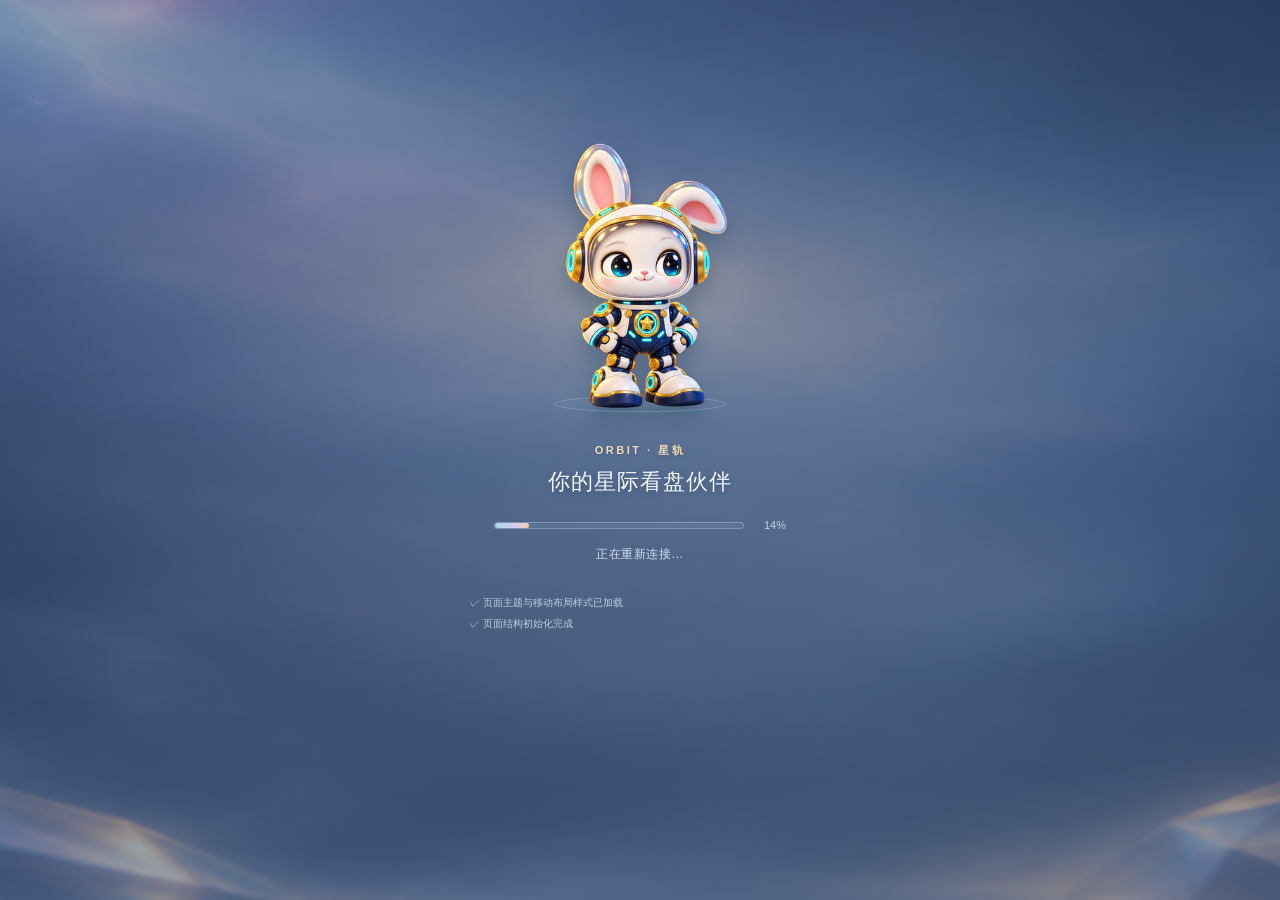
==== commit fd6b442f: "Route Android browsers to downloads and reserve app entry for iOS and APK" ====
--- a/index.html
+++ b/index.html
@@ -361,7 +361,6 @@
       <label>密码<input id="authPassword" autocomplete="current-password" minlength="1" maxlength="128" required type="password" placeholder="输入密码"/></label>
       <p class="authError" id="authError" role="alert"></p>
       <button class="accent authSubmit" id="authSubmit" type="submit">登录</button>
-      <a class="authDownloadLink" data-android-download href="/download">↓ 下载安卓客户端</a>
      </form>
      <div class="authSigned" id="authSigned" hidden>
       <header class="mobilePasswordHeading"><button type="button" data-close="authDialog" aria-label="返回"><svg viewBox="0 0 24 24" fill="none" stroke="currentColor" stroke-width="2.2" stroke-linecap="round" stroke-linejoin="round" aria-hidden="true"><path d="M15.5 5 8.5 12 15.5 19"/></svg></button><strong>修改密码</strong></header>
--- a/assets/client-update.css
+++ b/assets/client-update.css
@@ -1 +1,13 @@
-#requiredUpdateDialog{position:fixed;inset:0;box-sizing:border-box;margin:0;width:100%;max-width:none;height:100%;max-height:none;padding:calc(env(safe-area-inset-top) + 24px) 24px calc(env(safe-area-inset-bottom) + 24px);border:0;background:linear-gradient(180deg,#152c45df,#122339f2);color:#e8edf4;overflow:auto;overscroll-behavior:none}#requiredUpdateDialog[open]{display:grid;place-items:center}#requiredUpdateDialog::backdrop{background:#263c58}#requiredUpdateDialog .requiredUpdateCard{box-sizing:border-box;width:min(100%,360px);padding:30px 24px;text-align:center;border:1px solid #b8cbd94d;border-radius:24px;background:linear-gradient(140deg,#38506699,#17283c);box-shadow:inset 0 1px #e5f7ff22,0 20px 60px #0004}#requiredUpdateDialog .requiredUpdateMark{display:block;margin:0 auto 18px;width:56px;height:56px;line-height:56px;border:1px solid #dfc99588;border-radius:50%;font-size:32px;color:#e9d6a5}#requiredUpdateDialog small{display:block;font-size:10px;letter-spacing:.06em;color:#b7bdc5}#requiredUpdateDialog h2{font-size:22px;font-weight:500;margin:14px 0}#requiredUpdateDialog p{font-size:13px;line-height:1.8;color:#d0d9e4}#requiredUpdateDialog .requiredUpdateVersion{font-size:10px;color:#a8b9cc;overflow-wrap:anywhere}#requiredUpdateDialog button{width:100%;min-height:48px;margin:18px 0;padding:12px;border:1px solid #f1dcad66;border-radius:12px;background:linear-gradient(120deg,#e4cea0,#b28f50);color:#17283a;font-size:16px;font-weight:600}
+/* Updates are a loading surface, never a sheet over somebody's login form. */
+html.clientUpdateRequired body>:not(#requiredUpdateDialog){visibility:hidden!important;pointer-events:none!important}
+html.clientUpdateRequired #requiredUpdateDialog,html.clientUpdateRequired #requiredUpdateDialog *{visibility:visible!important;pointer-events:auto!important}
+#requiredUpdateDialog{position:fixed;inset:0;box-sizing:border-box;margin:0;width:100%;max-width:none;height:100%;max-height:none;padding:calc(env(safe-area-inset-top) + 24px) 24px calc(env(safe-area-inset-bottom) + 24px);border:0;background:linear-gradient(180deg,#162c4666,#1c355477),url('/assets/icons/crypto/crystalbg.png') center/cover no-repeat #263c58;color:#e8edf4;overflow:auto;overscroll-behavior:none}
+#requiredUpdateDialog[open]{display:grid;place-items:center}#requiredUpdateDialog::backdrop{background:#263c58}
+#requiredUpdateDialog .requiredUpdateCard{box-sizing:border-box;width:min(100%,360px);padding:12px;text-align:center}
+#requiredUpdateDialog .requiredUpdateCompanion{display:block;object-fit:contain;width:clamp(80px,22vh,160px);height:clamp(80px,22vh,160px);margin:0 auto 20px;filter:drop-shadow(0 12px 20px #11233855)}
+#requiredUpdateDialog small{display:block;font-size:10px;letter-spacing:.06em;color:#c0cedd}#requiredUpdateDialog h2{font-size:24px;font-weight:500;margin:14px 0 22px}
+#requiredUpdateDialog p{font-size:13px;line-height:1.8;color:#d4dfe9}#requiredUpdateDialog .requiredUpdateVersion{font-size:10px;color:#b6c5d5;overflow-wrap:anywhere}
+#requiredUpdateDialog .requiredUpdateTrack{height:5px;width:76%;margin:0 auto 24px;border-radius:10px;background:#d4e8ff20;overflow:hidden}
+#requiredUpdateDialog .requiredUpdateTrack span{display:block;width:100%;height:100%;background:linear-gradient(90deg,#a9dbe6,#dacaf4,#f0d3a1)}
+#requiredUpdateDialog button{width:100%;min-height:48px;margin:18px 0;padding:12px;border:1px solid #f1dcad66;border-radius:12px;background:linear-gradient(120deg,#e4cea0,#b28f50);color:#17283a;font-size:16px;font-weight:600}
+#requiredUpdateDialog button:disabled{opacity:.7}
--- a/assets/wallet.css
+++ b/assets/wallet.css
@@ -245,7 +245,3 @@
 #walletDialog .walletHistory polyline{fill:none;stroke:#dbbd7a;stroke-width:2;vector-effect:non-scaling-stroke}
 #walletDialog .walletHistoryValue{font-size:12px;color:#eadabb;overflow-wrap:anywhere}
 #walletDialog .walletPnlTotal{margin:4px 0;font-size:12px;color:#c9b68d}
-
-#petHome #petHomeDownload{grid-column:2;grid-row:2;text-decoration:none;color:#d5c18e}
-#authDialog .authDownloadLink{display:none}
-html[data-os="android"] #authDialog .authDownloadLink{display:flex;align-items:center;justify-content:center;gap:8px;min-height:44px;margin-top:0;color:#d8c79f;font-size:13px;text-decoration:none;border:1px solid #b9cbd42e;border-radius:12px;background:#c9dfea09}
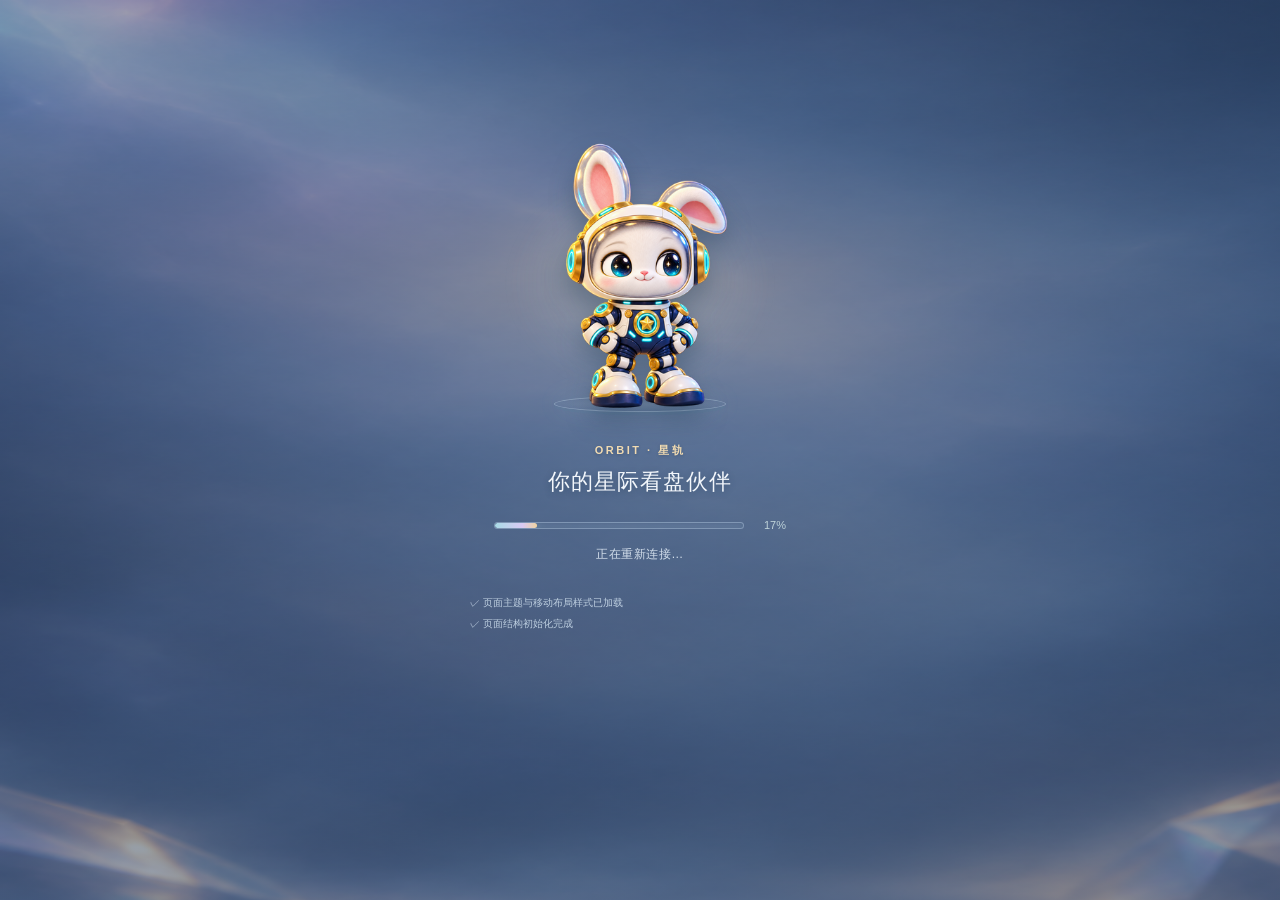
==== commit ef64fb53: "Include admin portal and latest mobile, wallet and Android updates" ====
--- a/index.html
+++ b/index.html
@@ -3,7 +3,8 @@
  <head>
   <meta charset="utf-8"/>
   <style data-entry-guard>
-   html[data-orbit-entry]{background:#263c58}
+   html[data-orbit-entry]{min-height:100%;background:#263c58 url('/assets/icons/crypto/crystalbg.png') center/cover no-repeat!important}
+   html[data-orbit-entry] body{background-color:#263c58!important;overscroll-behavior:none}
    html[data-orbit-entry] body{visibility:hidden}
    html[data-orbit-entry].entryStylesReady body{visibility:visible}
   </style>
@@ -368,12 +369,13 @@
        <p><span>用户名：</span><strong id="authSignedName"></strong></p>
        <p><span>用户 ID：</span><code id="accountId">—</code></p>
       </div>
+      <p class="accountRegionRow"><span>IP 归属地</span><strong id="accountIpRegion">未知</strong></p>
       <details id="accountAvatarDetails" hidden><summary>修改个人形象</summary>
        <p>当前形象：<strong id="accountAvatarCurrent"></strong></p>
+       <button id="accountAvatarSave" class="accent authSubmit" type="button">保存个人形象</button>
        <div id="accountAvatarChoices" class="authPetChoices" role="group" aria-label="选择个人形象"></div>
        <p id="accountAvatarLimit" role="status"></p>
        <p id="accountAvatarError" class="authError" role="status"></p>
-       <button id="accountAvatarSave" class="accent authSubmit" type="button">保存个人形象</button>
       </details>
       <details class="passwordDetails" id="passwordDetails"><summary>修改密码</summary>
        <form class="authForm" id="passwordForm">
--- a/assets/mobile-pages.css
+++ b/assets/mobile-pages.css
@@ -196,3 +196,43 @@
 html[data-device="phone"] :is(dialog.detailDialog,dialog.mobileSheet)::backdrop{position:fixed;inset:-256px;min-height:calc(var(--wallpaper-viewport-height,100%) + 512px)}
 html.orbitAndroid[data-device="phone"]{--ui-safe-top:0px;--ui-safe-bottom:0px}
 #clientUpdateNotice{position:fixed;bottom:calc(var(--ui-safe-bottom,0px) + 14px);left:50%;transform:translateX(-50%);z-index:10000;max-width:calc(100% - 32px);padding:12px 18px;border:1px solid #d6bc7a88;border-radius:24px;background:#162738;color:#e8d6ab;box-shadow:0 8px 22px #0006;font-size:13px}
+
+/* The root paints browser overscroll even when a fixed layer is recomposited. */
+html[data-device="phone"]{background-position:center;background-size:cover;min-height:100%;}
+html[data-device="phone"]::before{top:-256px;height:calc(var(--wallpaper-viewport-height,100%) + 768px);min-height:calc(100% + 768px)}
+
+/* iOS modal content follows the visual viewport; its wallpaper belongs to the
+   layout viewport and extends through the home-indicator safe area. */
+html[data-device="phone"]{min-height:calc(var(--mobile-surface-height,100%) + env(safe-area-inset-bottom,0px))}
+html[data-device="phone"] body{background:transparent!important}
+html[data-os="ios"][data-device="phone"] #authDialog,
+html[data-os="ios"][data-device="phone"] #mobilePasswordPage,
+html[data-os="ios"][data-device="phone"] #authDialog::backdrop,
+html[data-os="ios"][data-device="phone"] #mobilePasswordPage::backdrop{background:transparent!important;backdrop-filter:none!important;-webkit-backdrop-filter:none!important}
+
+/* Shared wallpaper continues underneath every translucent application page. */
+html[data-device="phone"] :is(#authDialog,#mobilePasswordPage,#petNewsDialog,#researchDialog,#requiredUpdateDialog),
+html[data-device="phone"] :is(#authDialog,#mobilePasswordPage,#petNewsDialog,#researchDialog,#requiredUpdateDialog)::backdrop{background:transparent!important;backdrop-filter:none!important;-webkit-backdrop-filter:none!important}
+html[data-device="phone"] #requiredUpdateDialog:before{display:none}
+html[data-device="phone"] #researchDialog .researchFrameHost{margin-bottom:0;padding-bottom:var(--ui-safe-bottom,0px);box-sizing:border-box}
+
+/* Transparent page surfaces expose only wallpaper, never the inactive page. */
+html[data-device="phone"] body.mobileModalOpen :is(#petHome,#petDeck,#petManager),
+html[data-device="phone"] body.mobileModalOpen :is(#petHome,#petDeck,#petManager) *{visibility:hidden!important;pointer-events:none!important}
+@supports selector(:has(*)){
+ html[data-device="phone"] body:has(dialog[open]) :is(#petHome,#petDeck,#petManager),
+ html[data-device="phone"] body:has(dialog[open]) :is(#petHome,#petDeck,#petManager) *{visibility:hidden!important;pointer-events:none!important}
+}
+
+html[data-device="phone"] dialog.mobileUnderlay,
+html[data-device="phone"] dialog.mobileUnderlay *,
+html[data-device="phone"] dialog.mobileUnderlay::backdrop{visibility:hidden!important;pointer-events:none!important}
+
+/* Password entry is an opaque privacy surface, including nested dialogs on iOS. */
+html[data-device="phone"][data-os] #mobilePasswordPage,
+html[data-device="phone"][data-os] #mobilePasswordPage::backdrop{
+ background:#263c58!important;
+ background-image:linear-gradient(180deg,#162c4666,#1c355477),url('/assets/icons/crypto/crystalbg.png?v=20261012-crystal43')!important;
+ background-size:cover!important;background-position:center!important;
+ opacity:1;backdrop-filter:none!important;-webkit-backdrop-filter:none!important;
+}
--- a/assets/styles.css
+++ b/assets/styles.css
@@ -4734,3 +4734,32 @@
  html[data-device="phone"] #authDialog.accountSignedView>.mobilePageHeader{background:transparent;border-bottom:0}
  @media(max-height:700px){html[data-device="phone"] #authDialog.accountSignedView .authMascot{height:92px;margin-bottom:4px}html[data-device="phone"] #authDialog.accountSignedView .authMascot:after{width:92px;height:92px}}
 }
+
+/* Keep one visual identity while the decoded rotation atlas becomes ready. */
+#petWorldDialog:not([data-turntable="error"]) .petWorldCharacter{display:none}
+html[data-os="android"] button{font-family:inherit;letter-spacing:inherit;-webkit-tap-highlight-color:transparent}
+html[data-os="android"] #petDeck .deckStage{touch-action:pan-y;user-select:none;-webkit-user-select:none}
+html[data-os="android"] #petDeck .deckDragging{will-change:transform}
+html[data-os="android"] #petDeck .deckDragging :is(.deckFrame,.deckSparkWrap){backdrop-filter:none;-webkit-backdrop-filter:none}
+
+/* All three solid cards keep the same continuous sway through drag and handoff. */
+#petDeck:not(.deckChartMode) .deckStage :is(.deckCard,.deckNeighbor){animation-play-state:running!important}
+@media(prefers-reduced-motion:reduce){#petDeck .deckStage :is(.deckCard,.deckNeighbor){animation:none!important}}
+
+#authDialog #accountAvatarSave{display:block;width:auto;min-height:36px;margin:8px 0 12px auto;padding:7px 14px;font-size:12px;border-radius:10px}
+
+#authDialog #accountIpRegion{display:block;flex:none;text-align:center;font-size:10px;line-height:14px;color:#a4b4c6;margin:0}
+
+#authDialog #authSigned .accountRegionRow{display:flex;align-items:center;justify-content:space-between;gap:12px;margin:0;padding:8px 12px;border:1px solid #c2d4e51a;border-radius:10px;background:#dceaff08;color:#aebfd1;font-size:11px;line-height:16px}
+#authDialog #authSigned .accountRegionRow:after{display:none}
+#authDialog #accountIpRegion{display:inline;text-align:right;margin:0;font-size:11px;line-height:16px;font-weight:500;color:#dbe5ef}
+#authDialog.accountSignedView .authSigned{gap:8px;min-height:0}
+#authDialog #accountAvatarDetails[open]{overflow:hidden;max-height:none}
+#authDialog #accountAvatarDetails[open]>summary{position:relative;flex:none;z-index:1;touch-action:manipulation}
+#authDialog #accountAvatarChoices{max-height:min(26vh,200px);overflow-y:auto;overscroll-behavior:contain;touch-action:pan-y}
+@media(max-height:650px){
+ #authDialog.accountSignedView .authSigned{gap:6px}
+ #authDialog .accountIdentityPlate{padding:7px 14px;margin-bottom:2px}
+ #authDialog #authSigned .accountIdentityPlate>p+p{margin-top:6px}
+ #authDialog #authSigned .accountRegionRow{padding:5px 12px}
+}
--- a/assets/client-update.css
+++ b/assets/client-update.css
@@ -5,9 +5,10 @@
 #requiredUpdateDialog[open]{display:grid;place-items:center}#requiredUpdateDialog::backdrop{background:#263c58}
 #requiredUpdateDialog .requiredUpdateCard{box-sizing:border-box;width:min(100%,360px);padding:12px;text-align:center}
 #requiredUpdateDialog .requiredUpdateCompanion{display:block;object-fit:contain;width:clamp(80px,22vh,160px);height:clamp(80px,22vh,160px);margin:0 auto 20px;filter:drop-shadow(0 12px 20px #11233855)}
-#requiredUpdateDialog small{display:block;font-size:10px;letter-spacing:.06em;color:#c0cedd}#requiredUpdateDialog h2{font-size:24px;font-weight:500;margin:14px 0 22px}
-#requiredUpdateDialog p{font-size:13px;line-height:1.8;color:#d4dfe9}#requiredUpdateDialog .requiredUpdateVersion{font-size:10px;color:#b6c5d5;overflow-wrap:anywhere}
-#requiredUpdateDialog .requiredUpdateTrack{height:5px;width:76%;margin:0 auto 24px;border-radius:10px;background:#d4e8ff20;overflow:hidden}
-#requiredUpdateDialog .requiredUpdateTrack span{display:block;width:100%;height:100%;background:linear-gradient(90deg,#a9dbe6,#dacaf4,#f0d3a1)}
+#requiredUpdateDialog h2{font-size:24px;font-weight:500;margin:14px 0 22px}
 #requiredUpdateDialog button{width:100%;min-height:48px;margin:18px 0;padding:12px;border:1px solid #f1dcad66;border-radius:12px;background:linear-gradient(120deg,#e4cea0,#b28f50);color:#17283a;font-size:16px;font-weight:600}
 #requiredUpdateDialog button:disabled{opacity:.7}
+
+html.clientUpdateRequired,html.clientUpdateRequired body{background-color:#263c58!important;overscroll-behavior:none}
+#requiredUpdateDialog::backdrop{position:fixed;inset:-100vh;background:#263c58 url('/assets/icons/crypto/crystalbg.png') center/cover no-repeat}
+#requiredUpdateDialog:before{content:'';position:fixed;inset:-256px;z-index:-1;pointer-events:none;background:linear-gradient(180deg,#162c4666,#1c355477),url('/assets/icons/crypto/crystalbg.png') center/cover no-repeat #263c58}
--- a/assets/wallet.css
+++ b/assets/wallet.css
@@ -245,3 +245,17 @@
 #walletDialog .walletHistory polyline{fill:none;stroke:#dbbd7a;stroke-width:2;vector-effect:non-scaling-stroke}
 #walletDialog .walletHistoryValue{font-size:12px;color:#eadabb;overflow-wrap:anywhere}
 #walletDialog .walletPnlTotal{margin:4px 0;font-size:12px;color:#c9b68d}
+
+#walletDialog .walletOverview{min-height:0;padding-top:18px;padding-bottom:16px}
+#walletDialog :is(.walletEyebrow,.walletAccessStrip,.walletVaultSubtitle,.walletCardFooter){display:none}
+#walletDialog .walletHistoryValue{display:flex;justify-content:space-between;align-items:center;gap:12px;margin:0 0 4px}
+#walletDialog .walletHistoryValue time{font-size:12px;color:#b9aa8a}
+#walletDialog .walletHistoryValue strong{font-size:20px;font-variant-numeric:tabular-nums}
+#walletDialog .walletHistoryViewport{overflow-x:auto;overflow-y:hidden;max-width:100%;touch-action:pan-x pan-y;overscroll-behavior-x:contain;scrollbar-width:none}
+#walletDialog .walletHistoryViewport::-webkit-scrollbar{display:none}
+#walletDialog .walletHistoryViewport svg{max-width:none;height:110px;margin:0;touch-action:pan-x pan-y}
+#walletDialog .walletCardBrand{margin:0 0 12px}
+#walletDialog .walletCardBrand h1{font-size:20px;margin:0}
+#walletDialog .walletPrivacyToolbar{margin-bottom:10px}
+#walletDialog .walletTotals{gap:6px}
+#walletDialog .walletHolding dl{margin-top:12px;gap:8px}
